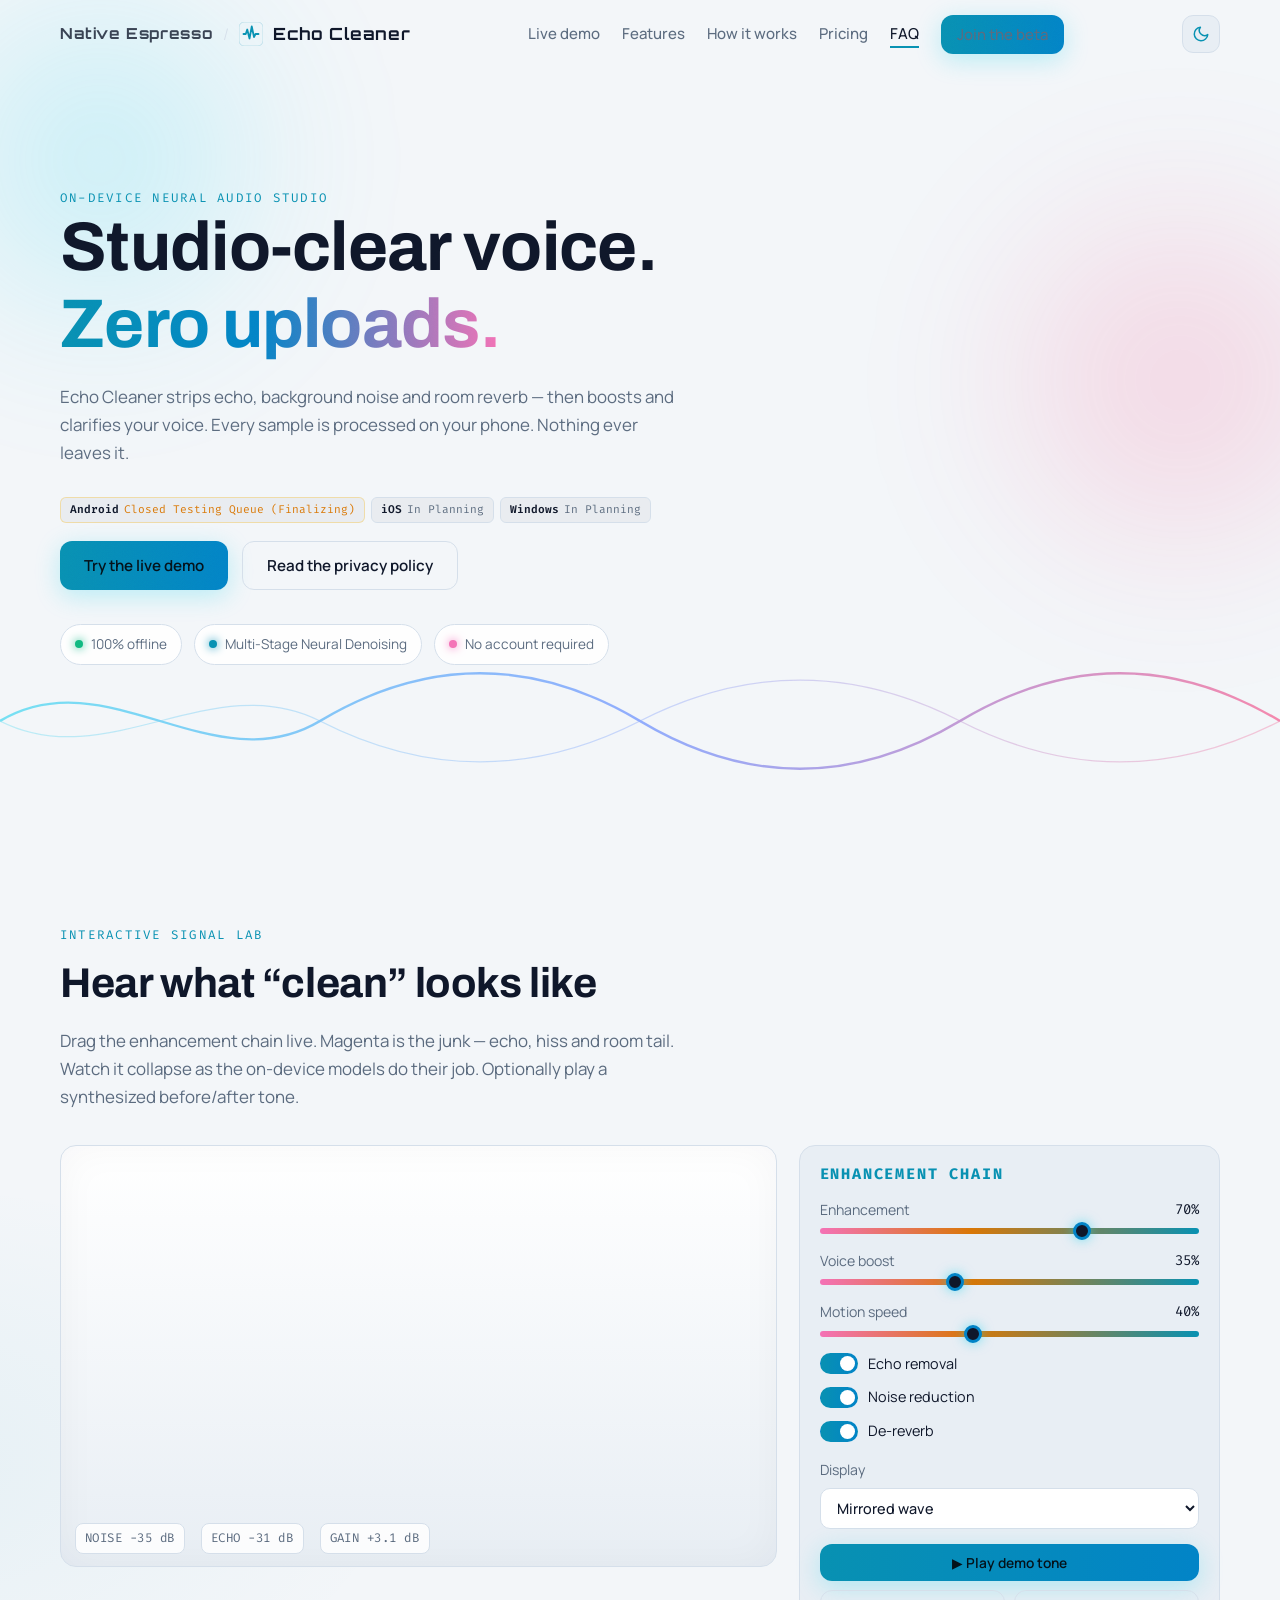
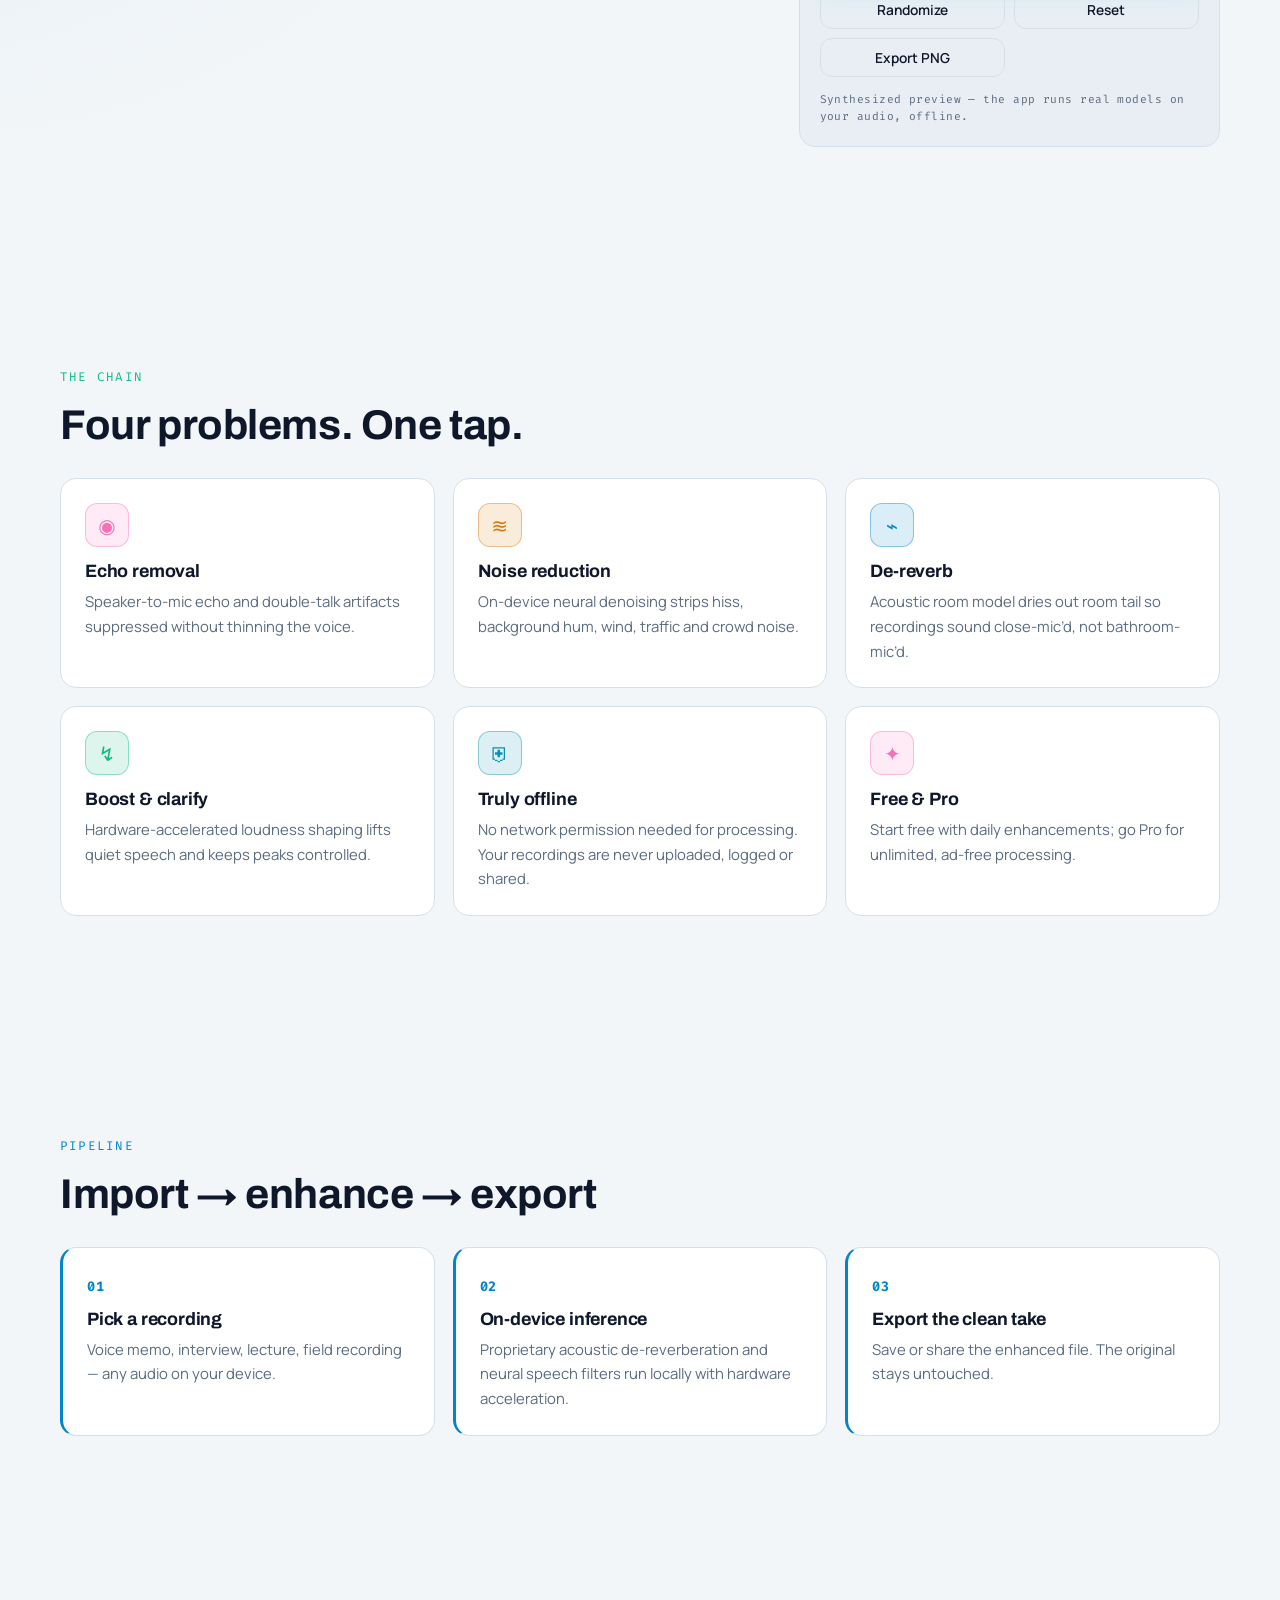
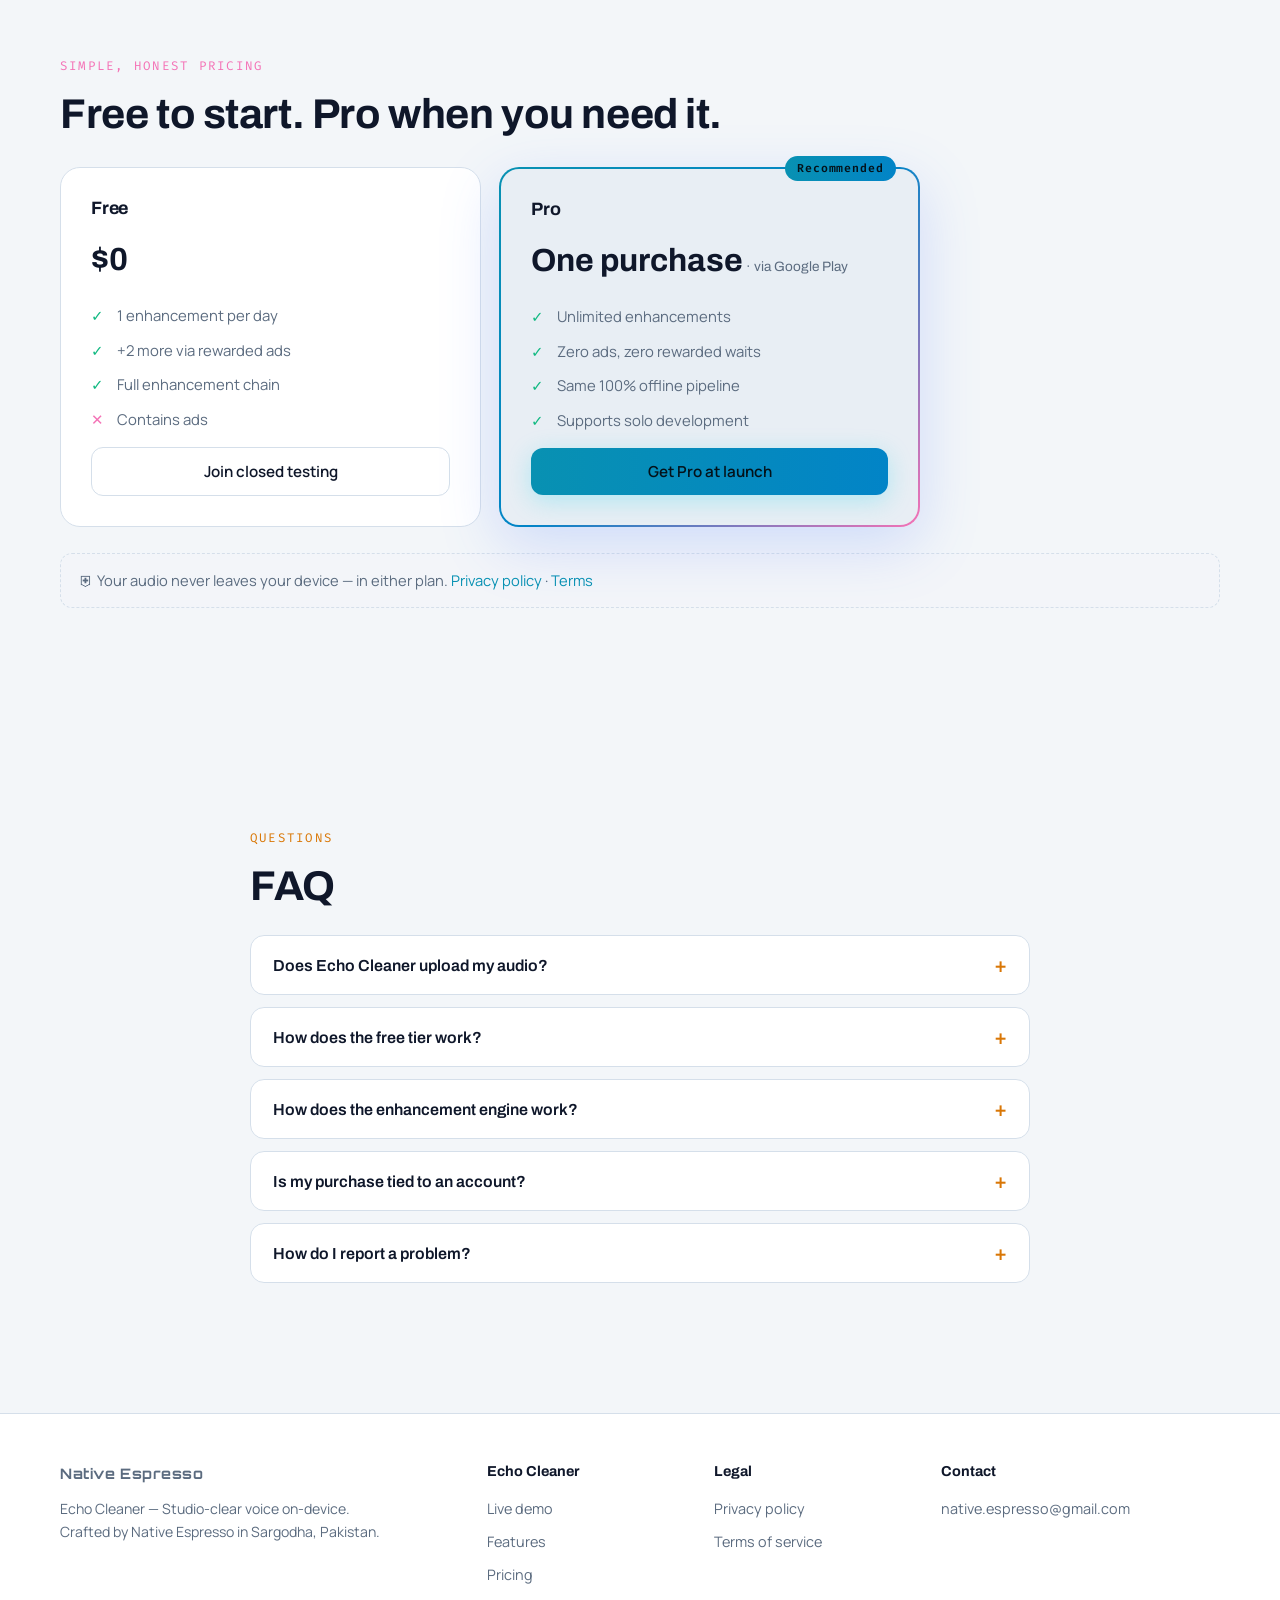
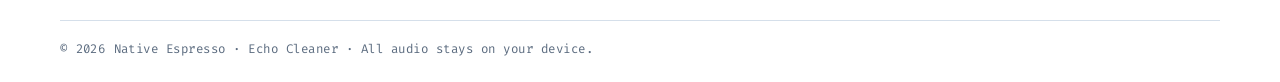
==== echo-cleaner/index.html @ 54e14d38 "feat: add light/dark themes with verified typography and redesigned Google Play branding assets" ====
<!DOCTYPE html>
<html lang="en">
<head>
<meta charset="utf-8">
<meta name="viewport" content="width=device-width, initial-scale=1">
<title>Echo Cleaner — Studio-clear voice, 100% offline</title>
<meta name="description" content="Echo Cleaner removes echo, noise and reverb and boosts your voice — entirely on-device. No uploads. Android.">
<meta name="theme-color" content="#07090f">
<meta property="og:title" content="Echo Cleaner — Studio-clear voice, 100% offline">
<meta property="og:description" content="AI voice enhancement that never leaves your device.">
<link rel="icon" href="data:image/svg+xml,%3Csvg xmlns='http://www.w3.org/2000/svg' viewBox='0 0 32 32'%3E%3Crect width='32' height='32' rx='7' fill='%2307090f'/%3E%3Cpath d='M6 16h3l2-6 3 12 3-16 3 14 2-4h4' stroke='%2322d3ee' stroke-width='2.4' fill='none' stroke-linecap='round' stroke-linejoin='round'/%3E%3C/svg%3E">
<link rel="preconnect" href="https://fonts.googleapis.com">
<link rel="preconnect" href="https://fonts.gstatic.com" crossorigin>
<link rel="stylesheet" href="../assets/style.css">
<script>(()=>{const t=localStorage.getItem("theme")||(window.matchMedia("(prefers-color-scheme: light)").matches?"light":"dark");document.documentElement.setAttribute("data-theme",t)})();</script>
</head>
<body>
<div class="grain" aria-hidden="true"></div>

<header class="nav" id="top">
  <div class="wrap nav-in">
    <div style="display:flex;align-items:center;gap:10px;">
      <a class="brand" href="../index.html" title="Back to Native Espresso Home" style="opacity:.8;font-size:.95rem;">
        <span>Native Espresso</span>
      </a>
      <span style="color:var(--line);font-weight:300;">/</span>
      <a class="brand" href="#top" aria-label="Echo Cleaner home">
        <svg viewBox="0 0 32 32" width="24" height="24" aria-hidden="true"><rect width="32" height="32" rx="7" fill="none" stroke="currentColor" stroke-opacity=".25"/><path d="M6 16h3l2-6 3 12 3-16 3 14 2-4h4" stroke="currentColor" stroke-width="2.4" fill="none" stroke-linecap="round" stroke-linejoin="round"/></svg>
        <span>Echo&nbsp;Cleaner</span>
      </a>
    </div>
    <nav class="links" id="menu" aria-label="Primary">
      <a href="#demo">Live demo</a>
      <a href="#features">Features</a>
      <a href="#how">How it works</a>
      <a href="#pricing">Pricing</a>
      <a href="#faq">FAQ</a>
      <a class="btn btn-sm btn-primary" href="mailto:native.espresso@gmail.com?subject=Echo%20Cleaner%20closed%20testing">Join the beta</a>
    </nav>
    <div style="display:flex;align-items:center;gap:10px;">
      <button class="theme-toggle" aria-label="Toggle theme" title="Toggle light/dark mode"></button>
      <button class="burger" id="burger" aria-expanded="false" aria-controls="menu" aria-label="Menu"><span></span><span></span><span></span></button>
    </div>
  </div>
</header>

<main>
<!-- HERO -->
<section class="hero">
  <div class="orb orb-a" aria-hidden="true"></div>
  <div class="orb orb-b" aria-hidden="true"></div>
  <div class="wrap hero-in">
    <p class="kicker rise" style="--d:0">On-Device Neural Audio Studio</p>
    <h1 class="rise" style="--d:1">Studio-clear voice.<br><span class="grad">Zero uploads.</span></h1>
    <p class="lede rise" style="--d:2">Echo Cleaner strips echo, background noise and room reverb — then boosts and clarifies your voice. Every sample is processed on your phone. Nothing ever leaves it.</p>
    <div class="platforms rise" style="--d:2.5;margin-bottom:18px;">
      <span class="platform-tag queue"><b>Android</b> Closed Testing Queue (Finalizing)</span>
      <span class="platform-tag"><b>iOS</b> In Planning</span>
      <span class="platform-tag"><b>Windows</b> In Planning</span>
    </div>
    <div class="hero-cta rise" style="--d:3">
      <a class="btn btn-primary" href="#demo">Try the live demo</a>
      <a class="btn btn-ghost" href="privacy.html">Read the privacy policy</a>
    </div>
    <ul class="chips rise" style="--d:4">
      <li><i class="dot dot-green"></i>100% offline</li>
      <li><i class="dot dot-cyan"></i>Multi-Stage Neural Denoising</li>
      <li><i class="dot dot-magenta"></i>No account required</li>
    </ul>
  </div>
  <svg class="hero-wave" id="heroWave" viewBox="0 0 1200 220" preserveAspectRatio="none" aria-hidden="true">
    <defs><linearGradient id="hw" x1="0" x2="1"><stop offset="0" stop-color="#22d3ee"/><stop offset=".5" stop-color="#4f7cff"/><stop offset="1" stop-color="#f43f7b"/></linearGradient></defs>
    <path class="w1" d="M0 110 C 100 40 200 180 300 110 S 500 40 600 110 S 800 180 900 110 S 1100 40 1200 110" fill="none" stroke="url(#hw)" stroke-width="2.5"/>
    <path class="w2" d="M0 110 C 100 170 200 50 300 110 S 500 170 600 110 S 800 50 900 110 S 1100 170 1200 110" fill="none" stroke="url(#hw)" stroke-width="1.4" opacity=".45"/>
  </svg>
</section>

<!-- DEMO -->
<section id="demo" class="section" data-accent="cyan">
  <div class="wrap">
    <p class="kicker reveal">Interactive signal lab</p>
    <h2 class="reveal">Hear what “clean” looks like</h2>
    <p class="lede reveal">Drag the enhancement chain live. Magenta is the junk — echo, hiss and room tail. Watch it collapse as the on-device models do their job. Optionally play a synthesized before/after tone.</p>
    <div class="lab reveal">
      <div class="scope">
        <canvas id="wave" aria-label="Live waveform visualization of noisy versus enhanced signal"></canvas>
        <div class="scope-hud">
          <span class="mono" id="roNoise">NOISE −6 dB</span>
          <span class="mono" id="roEcho">ECHO −4 dB</span>
          <span class="mono" id="roGain">GAIN +0.0 dB</span>
        </div>
      </div>
      <aside class="console" aria-label="Demo controls">
        <h3 class="console-title">Enhancement chain</h3>
        <label class="ctl"><span>Enhancement <output id="vEnh">70%</output></span>
          <input type="range" id="enh" min="0" max="100" value="70"></label>
        <label class="ctl"><span>Voice boost <output id="vBoost">35%</output></span>
          <input type="range" id="boost" min="0" max="100" value="35"></label>
        <label class="ctl"><span>Motion speed <output id="vSpeed">40%</output></span>
          <input type="range" id="speed" min="0" max="100" value="40"></label>
        <div class="toggles">
          <label class="tgl"><input type="checkbox" id="tEcho" checked><i></i>Echo removal</label>
          <label class="tgl"><input type="checkbox" id="tNoise" checked><i></i>Noise reduction</label>
          <label class="tgl"><input type="checkbox" id="tReverb" checked><i></i>De-reverb</label>
        </div>
        <label class="ctl"><span>Display</span>
          <select id="style"><option value="wave">Mirrored wave</option><option value="bars">Spectrum bars</option></select></label>
        <div class="console-actions">
          <button class="btn btn-primary btn-sm" id="btnAudio" aria-pressed="false">▶ Play demo tone</button>
          <button class="btn btn-ghost btn-sm" id="btnRand">Randomize</button>
          <button class="btn btn-ghost btn-sm" id="btnReset">Reset</button>
          <button class="btn btn-ghost btn-sm" id="btnExport">Export PNG</button>
        </div>
        <p class="console-note mono">Synthesized preview — the app runs real models on your audio, offline.</p>
      </aside>
    </div>
  </div>
</section>

<!-- FEATURES -->
<section id="features" class="section" data-accent="green">
  <div class="wrap">
    <p class="kicker reveal">The chain</p>
    <h2 class="reveal">Four problems. One tap.</h2>
    <div class="grid cards">
      <article class="card reveal"><div class="ico" style="--c:var(--magenta)">◉</div><h3>Echo removal</h3><p>Speaker-to-mic echo and double-talk artifacts suppressed without thinning the voice.</p></article>
      <article class="card reveal"><div class="ico" style="--c:var(--amber)">≋</div><h3>Noise reduction</h3><p>On-device neural denoising strips hiss, background hum, wind, traffic and crowd noise.</p></article>
      <article class="card reveal"><div class="ico" style="--c:var(--blue)">⌁</div><h3>De-reverb</h3><p>Acoustic room model dries out room tail so recordings sound close-mic’d, not bathroom-mic’d.</p></article>
      <article class="card reveal"><div class="ico" style="--c:var(--green)">↯</div><h3>Boost &amp; clarify</h3><p>Hardware-accelerated loudness shaping lifts quiet speech and keeps peaks controlled.</p></article>
      <article class="card reveal"><div class="ico" style="--c:var(--cyan)">⛨</div><h3>Truly offline</h3><p>No network permission needed for processing. Your recordings are never uploaded, logged or shared.</p></article>
      <article class="card reveal"><div class="ico" style="--c:var(--magenta)">✦</div><h3>Free &amp; Pro</h3><p>Start free with daily enhancements; go Pro for unlimited, ad-free processing.</p></article>
    </div>
  </div>
</section>

<!-- HOW -->
<section id="how" class="section" data-accent="blue">
  <div class="wrap">
    <p class="kicker reveal">Pipeline</p>
    <h2 class="reveal">Import → enhance → export</h2>
    <ol class="steps">
      <li class="reveal"><b class="mono">01</b><h3>Pick a recording</h3><p>Voice memo, interview, lecture, field recording — any audio on your device.</p></li>
      <li class="reveal"><b class="mono">02</b><h3>On-device inference</h3><p>Proprietary acoustic de-reverberation and neural speech filters run locally with hardware acceleration.</p></li>
      <li class="reveal"><b class="mono">03</b><h3>Export the clean take</h3><p>Save or share the enhanced file. The original stays untouched.</p></li>
    </ol>
  </div>
</section>

<!-- PRICING -->
<section id="pricing" class="section" data-accent="magenta">
  <div class="wrap">
    <p class="kicker reveal">Simple, honest pricing</p>
    <h2 class="reveal">Free to start. Pro when you need it.</h2>
    <div class="grid plans">
      <article class="plan reveal">
        <h3>Free</h3><p class="price">$0</p>
        <ul>
          <li class="yes">1 enhancement per day</li>
          <li class="yes">+2 more via rewarded ads</li>
          <li class="yes">Full enhancement chain</li>
          <li class="no">Contains ads</li>
        </ul>
        <a class="btn btn-ghost" href="mailto:native.espresso@gmail.com?subject=Echo%20Cleaner%20closed%20testing">Join closed testing</a>
      </article>
      <article class="plan plan-pro reveal">
        <span class="tag">Recommended</span>
        <h3>Pro</h3><p class="price">One purchase<span> · via Google Play</span></p>
        <ul>
          <li class="yes">Unlimited enhancements</li>
          <li class="yes">Zero ads, zero rewarded waits</li>
          <li class="yes">Same 100% offline pipeline</li>
          <li class="yes">Supports solo development</li>
        </ul>
        <a class="btn btn-primary" href="mailto:native.espresso@gmail.com?subject=Echo%20Cleaner%20Pro">Get Pro at launch</a>
      </article>
    </div>
    <p class="privacy-strip reveal">⛨ Your audio never leaves your device — in either plan. <a href="privacy.html">Privacy policy</a> · <a href="terms.html">Terms</a></p>
  </div>
</section>

<!-- FAQ -->
<section id="faq" class="section" data-accent="amber">
  <div class="wrap narrow">
    <p class="kicker reveal">Questions</p>
    <h2 class="reveal">FAQ</h2>
    <div class="faq reveal">
      <details><summary>Does Echo Cleaner upload my audio?</summary><p>No. All enhancement runs 100% on-device using our proprietary neural audio engine. Processing works fully in airplane mode.</p></details>
      <details><summary>How does the free tier work?</summary><p>One free enhancement per day, plus two extra unlocks by watching a rewarded ad. Pro removes limits and ads.</p></details>
      <details><summary>How does the enhancement engine work?</summary><p>Echo Cleaner processes audio through a multi-stage acoustic pipeline: acoustic echo cancellation, deep neural denoising, acoustic room de-reverberation, and hardware-accelerated dynamic range loudness shaping.</p></details>
      <details><summary>Is my purchase tied to an account?</summary><p>No account needed. Pro is handled by Google Play Billing and restores with your Play account.</p></details>
      <details><summary>How do I report a problem?</summary><p>Email <a href="mailto:native.espresso@gmail.com">native.espresso@gmail.com</a>. An in-app feedback form is coming; it will only send what you explicitly submit.</p></details>
    </div>
  </div>
</section>
</main>

<footer class="footer">
  <div class="wrap foot-in">
    <div>
      <a class="brand" href="../index.html"><span>Native Espresso</span></a>
      <p class="muted">Echo Cleaner — Studio-clear voice on-device.<br>Crafted by Native Espresso in Sargodha, Pakistan.</p>
    </div>
    <nav aria-label="Footer"><b>Echo Cleaner</b><a href="#demo">Live demo</a><a href="#features">Features</a><a href="#pricing">Pricing</a></nav>
    <nav aria-label="Legal"><b>Legal</b><a href="privacy.html">Privacy policy</a><a href="terms.html">Terms of service</a></nav>
    <nav aria-label="Contact"><b>Contact</b><a href="mailto:native.espresso@gmail.com">native.espresso@gmail.com</a></nav>
  </div>
  <div class="wrap foot-base mono">© <span id="yr"></span> Native Espresso · Echo Cleaner · All audio stays on your device.</div>
</footer>
<script src="../assets/main.js"></script>
</body>
</html>
---- assets/style.css ----
/* ============ Echo Cleaner design system ============ */
@import url('https://fonts.googleapis.com/css2?family=Archivo:wght@500;600;700;800&family=Fira+Code:wght@400;500;600&family=Manrope:wght@400;500;600;700&family=Orbitron:wght@600;700;800&display=swap');

:root {
  /* Surfaces – Dark (Deep Obsidian Graphite from Echo Cleaner) */
  --bg: #0d1117;
  --surface: #161b22;
  --surface-alt: #1f2732;
  --overlay: #1f2732;
  --scrim: rgba(13, 17, 23, 0.82);

  --ink: #f1f5f9;
  --muted: #94a3b8;
  --line: #2d3746;
  --line-strong: #3d4a5d;

  /* Acoustic Cyan & Semantic Accents */
  --cyan: #22d3ee;
  --blue: #38bdf8;
  --green: #34d399;
  --magenta: #f9a8d4;
  --amber: #fbbf24;
  --red: #f87171;
  --accent: var(--cyan);

  /* Echo Cleaner Typography Roles */
  --font-logo: "Orbitron", system-ui, sans-serif;
  --font-d: "Archivo", system-ui, -apple-system, sans-serif;
  --font-b: "Manrope", system-ui, -apple-system, sans-serif;
  --font-m: "Fira Code", ui-monospace, monospace;

  --nav-h: 68px;
  --rad: 16px;
  color-scheme: dark;
}

html[data-theme="light"] {
  /* Surfaces – Light (Cool Ice Slate from Echo Cleaner) */
  --bg: #f3f6f9;
  --surface: #ffffff;
  --surface-alt: #e8eef4;
  --overlay: #e8eef4;
  --scrim: rgba(243, 246, 249, 0.85);

  --ink: #0f172a;
  --muted: #5b6b7f;
  --line: #d5dfea;
  --line-strong: #b6c2cf;

  --cyan: #0891b2;
  --blue: #0284c7;
  --green: #10b981;
  --magenta: #f472b6;
  --amber: #d97706;
  --red: #ef4444;
  --accent: var(--cyan);
  color-scheme: light;
}

* { box-sizing: border-box; margin: 0; }
html { scroll-behavior: smooth; scrollbar-width: thin; scrollbar-color: var(--blue) var(--surface); }
body {
  background: var(--bg);
  color: var(--ink);
  font: 400 16px/1.65 var(--font-b);
  overflow-x: hidden;
  transition: background-color 0.25s, color 0.25s;
  background-image:
    radial-gradient(1100px 520px at 85% -10%, rgba(56, 189, 248, 0.12), transparent 60%),
    radial-gradient(900px 480px at -10% 30%, rgba(34, 211, 238, 0.08), transparent 60%),
    radial-gradient(800px 500px at 60% 110%, rgba(249, 168, 212, 0.08), transparent 60%);
}

html[data-theme="light"] body {
  background-image:
    radial-gradient(1100px 520px at 85% -10%, rgba(2, 132, 199, 0.08), transparent 60%),
    radial-gradient(900px 480px at -10% 30%, rgba(8, 145, 178, 0.06), transparent 60%),
    radial-gradient(1000px 550px at 70% 105%, rgba(16, 185, 129, 0.06), transparent 60%);
}

html[data-theme="light"] .nav.scrolled {
  background: rgba(255, 255, 255, 0.9);
}

html[data-theme="light"] .chips li {
  background: rgba(255, 255, 255, 0.85);
}

html[data-theme="light"] .scope {
  background: linear-gradient(180deg, #ffffff, #e8eef4);
  box-shadow: inset 0 0 40px rgba(15, 23, 42, 0.04);
}

html[data-theme="light"] .scope-hud span {
  background: rgba(255, 255, 255, 0.85);
}

html[data-theme="light"] .platform-tag {
  background: rgba(15, 23, 42, 0.04);
}

html[data-theme="light"] .privacy-strip {
  background: rgba(243, 246, 249, 0.7);
}

/* Theme Toggle Button */
.theme-toggle {
  display: inline-flex; align-items: center; justify-content: center; width: 38px; height: 38px; border-radius: 11px;
  border: 1px solid var(--line); background: var(--overlay); color: var(--ink); cursor: pointer; transition: transform 0.15s, border-color 0.2s, background 0.2s;
}
.theme-toggle:hover { border-color: var(--line-strong); transform: scale(1.05); }
.theme-toggle svg { display: block; color: var(--cyan); }
::selection{background:rgba(34,211,238,.3)}
/* palette scrollbar */
html{scrollbar-width:thin;scrollbar-color:var(--blue) var(--surface)}
::-webkit-scrollbar{width:10px;height:10px}
::-webkit-scrollbar-track{background:var(--surface)}
::-webkit-scrollbar-thumb{background:linear-gradient(var(--cyan),var(--blue));border-radius:8px;border:2px solid var(--surface)}
::-webkit-scrollbar-thumb:hover{background:linear-gradient(var(--green),var(--cyan))}

.wrap{width:min(1160px,92%);margin-inline:auto}
.narrow{width:min(780px,92%)}
.mono{font-family:var(--font-m);font-size:.78rem;letter-spacing:.04em}
.muted{color:var(--muted)}
a{color:var(--cyan);text-decoration:none}
a:hover{text-decoration:underline}
h1,h2,h3{font-family:var(--font-d);line-height:1.12;letter-spacing:-.01em}
h1{font-size:clamp(2.4rem,6vw,4.3rem);font-weight:700}
h2{font-size:clamp(1.7rem,3.6vw,2.6rem);margin:.35em 0 .5em}
h3{font-size:1.12rem}
section{scroll-margin-top:calc(var(--nav-h) + 14px)}
.section{padding:clamp(64px,9vw,110px) 0;position:relative}
.section[data-accent="green"]{--accent:var(--green)}
.section[data-accent="blue"]{--accent:var(--blue)}
.section[data-accent="magenta"]{--accent:var(--magenta)}
.section[data-accent="amber"]{--accent:var(--amber)}
.kicker{font-family:var(--font-m);font-size:.78rem;text-transform:uppercase;letter-spacing:.18em;color:var(--accent)}
.lede{color:var(--muted);max-width:62ch;font-size:1.06rem}
.grad{background:linear-gradient(92deg,var(--cyan),var(--blue) 45%,var(--magenta));-webkit-background-clip:text;background-clip:text;color:transparent}

/* grain */
.grain{position:fixed;inset:0;z-index:999;pointer-events:none;opacity:.05;mix-blend-mode:overlay;
  background-image:url("data:image/svg+xml,%3Csvg xmlns='http://www.w3.org/2000/svg' width='140' height='140'%3E%3Cfilter id='n'%3E%3CfeTurbulence type='fractalNoise' baseFrequency='.9' numOctaves='2'/%3E%3C/filter%3E%3Crect width='140' height='140' filter='url(%23n)'/%3E%3C/svg%3E")}

/* nav */
.nav{position:fixed;inset:0 0 auto;z-index:100;height:var(--nav-h);transition:background .3s,border-color .3s;border-bottom:1px solid transparent}
.nav.scrolled{background:rgba(7,9,15,.82);backdrop-filter:blur(14px);border-color:var(--line)}
.nav-in{height:var(--nav-h);display:flex;align-items:center;justify-content:space-between;gap:16px}
.brand{display:inline-flex;align-items:center;gap:10px;color:var(--ink);font-family:var(--font-logo);font-weight:700;font-size:1.05rem;letter-spacing:0.04em}
.brand:hover{text-decoration:none}
.brand svg{color:var(--cyan)}
.links{display:flex;align-items:center;gap:22px}
.links a{color:var(--muted);font-weight:500;font-size:.94rem}
.links a:hover,.links a.active{color:var(--ink);text-decoration:none}
.links a.active{box-shadow:0 2px 0 var(--accent)}
.burger{display:none;background:none;border:0;width:42px;height:42px;cursor:pointer;flex-direction:column;justify-content:center;gap:5px;align-items:center}
.burger span{width:22px;height:2px;background:var(--ink);border-radius:2px;transition:.25s}
.burger[aria-expanded="true"] span:nth-child(1){transform:translateY(7px) rotate(45deg)}
.burger[aria-expanded="true"] span:nth-child(2){opacity:0}
.burger[aria-expanded="true"] span:nth-child(3){transform:translateY(-7px) rotate(-45deg)}

/* buttons */
.btn{display:inline-flex;align-items:center;justify-content:center;gap:8px;padding:13px 24px;border-radius:12px;border:1px solid var(--line);
  font:600 .95rem var(--font-b);cursor:pointer;transition:transform .15s,box-shadow .25s,background .25s;color:var(--ink);background:var(--overlay)}
.btn:hover{text-decoration:none;transform:translateY(-2px)}
.btn:active{transform:scale(.97)}
.btn:focus-visible,input:focus-visible,select:focus-visible,summary:focus-visible{outline:2px solid var(--cyan);outline-offset:3px}
.btn-primary{background:linear-gradient(92deg,var(--cyan),var(--blue));color:#04121a;border:0;box-shadow:0 6px 24px rgba(34,211,238,.28)}
.btn-primary:hover{box-shadow:0 10px 32px rgba(79,124,255,.42)}
.btn-ghost{background:transparent}
.btn-ghost:hover{background:var(--overlay)}
.btn-sm{padding:9px 16px;font-size:.86rem}

/* hero */
.hero{position:relative;padding:calc(var(--nav-h) + clamp(60px,10vw,120px)) 0 clamp(90px,12vw,150px);overflow:hidden}
.hero-in{position:relative;z-index:2}
.hero .lede{margin:20px 0 30px}
.hero-cta{display:flex;gap:14px;flex-wrap:wrap}
.chips{list-style:none;display:flex;gap:12px;flex-wrap:wrap;padding:0;margin:34px 0 0}
.chips li{display:inline-flex;align-items:center;gap:8px;padding:8px 14px;border:1px solid var(--line);border-radius:999px;background:rgba(13,18,32,.6);font-size:.85rem;color:var(--muted)}
.dot{width:8px;height:8px;border-radius:50%}
.dot-green{background:var(--green);box-shadow:0 0 10px var(--green)}
.dot-cyan{background:var(--cyan);box-shadow:0 0 10px var(--cyan)}
.dot-magenta{background:var(--magenta);box-shadow:0 0 10px var(--magenta)}
.orb{position:absolute;border-radius:50%;filter:blur(70px);opacity:.5;pointer-events:none}
.orb-a{width:480px;height:480px;left:-140px;top:-80px;background:radial-gradient(circle,rgba(34,211,238,.5),transparent 65%);animation:drift 16s ease-in-out infinite alternate}
.orb-b{width:520px;height:520px;right:-160px;top:120px;background:radial-gradient(circle,rgba(244,63,123,.42),transparent 65%);animation:drift 20s ease-in-out infinite alternate-reverse}
@keyframes drift{to{transform:translate(60px,40px) scale(1.12)}}
.hero-wave{position:absolute;left:0;right:0;bottom:-6px;width:100%;height:200px;opacity:.6;z-index:1}
.hero-wave .w1{animation:sway 9s ease-in-out infinite alternate}
.hero-wave .w2{animation:sway 13s ease-in-out infinite alternate-reverse}
@keyframes sway{to{transform:translateX(-60px)}}
.rise{opacity:0;transform:translateY(22px);animation:rise .8s cubic-bezier(.2,.7,.2,1) forwards;animation-delay:calc(var(--d)*.12s)}
@keyframes rise{to{opacity:1;transform:none}}

/* reveal on scroll */
.reveal{opacity:0;transform:translateY(26px);transition:opacity .7s ease,transform .7s cubic-bezier(.2,.7,.2,1)}
.reveal.in{opacity:1;transform:none}

/* demo lab */
.lab{display:grid;grid-template-columns:1.7fr 1fr;gap:22px;margin-top:34px;align-items:start}
.scope{position:relative;border:1px solid var(--line);border-radius:var(--rad);background:linear-gradient(180deg,var(--surface),#0a0f1c);min-height:380px;overflow:hidden;box-shadow:inset 0 0 60px rgba(4,6,12,.6)}
.scope canvas{display:block;width:100%;height:420px}
.scope-hud{position:absolute;left:14px;bottom:12px;display:flex;gap:16px;flex-wrap:wrap;color:var(--muted)}
.scope-hud span{background:rgba(7,9,15,.6);padding:4px 9px;border-radius:8px;border:1px solid var(--line)}
.console{position:sticky;top:calc(var(--nav-h) + 16px);border:1px solid var(--line);border-radius:var(--rad);background:var(--overlay);padding:20px;display:flex;flex-direction:column;gap:15px}
.console-title{font-size:.95rem;color:var(--accent);font-family:var(--font-m);text-transform:uppercase;letter-spacing:.12em}
.ctl{display:flex;flex-direction:column;gap:7px;font-size:.88rem;color:var(--muted)}
.ctl span{display:flex;justify-content:space-between}
.ctl output{color:var(--ink);font-family:var(--font-m)}
input[type=range]{-webkit-appearance:none;appearance:none;width:100%;height:6px;border-radius:6px;background:linear-gradient(90deg,var(--magenta),var(--amber) 40%,var(--cyan));cursor:pointer}
input[type=range]::-webkit-slider-thumb{-webkit-appearance:none;width:18px;height:18px;border-radius:50%;background:var(--ink);border:3px solid var(--blue);box-shadow:0 0 12px rgba(34,211,238,.6);transition:transform .15s}
input[type=range]::-webkit-slider-thumb:hover{transform:scale(1.15)}
input[type=range]::-moz-range-thumb{width:16px;height:16px;border-radius:50%;background:var(--ink);border:3px solid var(--blue)}
select{background:var(--surface);color:var(--ink);border:1px solid var(--line);border-radius:10px;padding:9px 12px;font:500 .9rem var(--font-b)}
.toggles{display:flex;flex-direction:column;gap:10px}
.tgl{display:flex;align-items:center;gap:10px;font-size:.9rem;cursor:pointer;color:var(--ink)}
.tgl input{position:absolute;opacity:0}
.tgl i{width:38px;height:21px;border-radius:999px;background:var(--surface);border:1px solid var(--line);position:relative;transition:.25s;flex:none}
.tgl i::after{content:"";position:absolute;top:2px;left:2px;width:15px;height:15px;border-radius:50%;background:var(--muted);transition:.25s}
.tgl input:checked + i{background:linear-gradient(90deg,var(--cyan),var(--blue));border-color:transparent}
.tgl input:checked + i::after{left:19px;background:#fff}
.tgl input:focus-visible + i{outline:2px solid var(--cyan);outline-offset:2px}
.console-actions{display:grid;grid-template-columns:1fr 1fr;gap:9px}
.console-actions .btn-primary{grid-column:1/-1}
.console-note{color:var(--muted);font-size:.7rem;line-height:1.5}

/* cards / steps / plans */
.grid{display:grid;gap:18px;margin-top:30px}
.cards{grid-template-columns:repeat(3,1fr)}
.card{border:1px solid var(--line);border-radius:var(--rad);background:var(--surface);padding:24px;transition:transform .25s,border-color .25s,box-shadow .25s}
.card:hover{transform:translateY(-5px);border-color:color-mix(in srgb,var(--c,var(--accent)) 55%,transparent);box-shadow:0 14px 40px rgba(4,6,12,.5)}
.card p{color:var(--muted);font-size:.93rem;margin-top:8px}
.ico{width:44px;height:44px;border-radius:12px;display:grid;place-items:center;font-size:1.25rem;margin-bottom:14px;color:var(--c);background:color-mix(in srgb,var(--c) 14%,transparent);border:1px solid color-mix(in srgb,var(--c) 40%,transparent)}
.steps{list-style:none;padding:0;display:grid;grid-template-columns:repeat(3,1fr);gap:18px;margin-top:30px;counter-reset:s}
.steps li{border:1px solid var(--line);border-left:3px solid var(--accent);border-radius:var(--rad);background:var(--surface);padding:24px}
.steps b{color:var(--accent);font-size:.85rem}
.steps h3{margin:10px 0 8px}
.steps p{color:var(--muted);font-size:.93rem}
.plans{grid-template-columns:1fr 1fr;max-width:860px}
.plan{position:relative;border:1px solid var(--line);border-radius:20px;background:var(--surface);padding:30px;display:flex;flex-direction:column;gap:16px}
.plan-pro{border:0;background:linear-gradient(var(--overlay),var(--overlay)) padding-box,linear-gradient(135deg,var(--cyan),var(--blue),var(--magenta)) border-box;border:2px solid transparent;box-shadow:0 18px 60px rgba(79,124,255,.22)}
.tag{position:absolute;top:-13px;right:22px;background:linear-gradient(90deg,var(--cyan),var(--blue));color:#04121a;font:600 .72rem var(--font-m);padding:5px 12px;border-radius:999px;letter-spacing:.08em}
.price{font-family:var(--font-d);font-size:2rem;font-weight:700}
.price span{font-size:.85rem;color:var(--muted);font-weight:400}
.plan ul{list-style:none;padding:0;display:flex;flex-direction:column;gap:10px;flex:1}
.plan li{font-size:.93rem;color:var(--muted);padding-left:26px;position:relative}
.plan li::before{position:absolute;left:0;font-weight:700}
.plan li.yes::before{content:"✓";color:var(--green)}
.plan li.no::before{content:"✕";color:var(--magenta)}
.plan .btn{width:100%}
.privacy-strip{margin-top:26px;color:var(--muted);font-size:.92rem;border:1px dashed var(--line);border-radius:12px;padding:14px 18px;background:rgba(13,18,32,.5)}

/* faq */
.faq{display:flex;flex-direction:column;gap:12px;margin-top:26px}
.faq details{border:1px solid var(--line);border-radius:14px;background:var(--surface);overflow:hidden;transition:border-color .25s}
.faq details[open]{border-color:color-mix(in srgb,var(--accent) 50%,transparent)}
.faq summary{cursor:pointer;list-style:none;padding:18px 22px;font:600 1rem var(--font-d);display:flex;justify-content:space-between;align-items:center;gap:14px}
.faq summary::-webkit-details-marker{display:none}
.faq summary::after{content:"+";color:var(--accent);font-size:1.3rem;transition:transform .25s}
.faq details[open] summary::after{transform:rotate(45deg)}
.faq details p{padding:0 22px 18px;color:var(--muted);font-size:.95rem}

/* legal */
.legal{padding-top:calc(var(--nav-h) + 50px)}
.legal-in{display:grid;grid-template-columns:220px 1fr;gap:44px;align-items:start}
.toc{position:sticky;top:calc(var(--nav-h) + 24px);display:flex;flex-direction:column;gap:9px;border-left:2px solid var(--line);padding-left:16px}
.toc b{color:var(--ink);margin-bottom:4px}
.toc a{color:var(--muted);font-size:.74rem}
.toc a:hover{color:var(--cyan)}
.doc{max-width:74ch}
.doc h1{font-size:clamp(2rem,4.5vw,3rem)}
.doc h2{font-size:1.25rem;margin:2em 0 .6em;scroll-margin-top:calc(var(--nav-h) + 20px);color:var(--ink)}
.doc p,.doc li{color:var(--muted)}
.doc ul{padding-left:22px;display:flex;flex-direction:column;gap:10px;margin:10px 0}
.doc strong{color:var(--ink)}
.chip{display:inline-block;border:1px solid var(--line);border-radius:999px;padding:6px 14px;color:var(--muted);margin:14px 0 8px;background:var(--surface)}

/* footer */
.footer{border-top:1px solid var(--line);background:var(--surface);padding:46px 0 22px;margin-top:20px}
.foot-in{display:grid;grid-template-columns:2fr 1fr 1fr 1.4fr;gap:28px}
.foot-in nav{display:flex;flex-direction:column;gap:9px}
.foot-in b{font-family:var(--font-d);font-size:.9rem;margin-bottom:4px}
.foot-in a{color:var(--muted);font-size:.9rem}
.foot-in a:hover{color:var(--cyan)}
.foot-in p{font-size:.88rem;margin-top:10px}
.foot-base{margin-top:34px;padding-top:18px;border-top:1px solid var(--line);color:var(--muted);display:flex;gap:8px;flex-wrap:wrap}

/* project spotlight & showcase cards */
.spotlight-grid{display:grid;grid-template-columns:repeat(auto-fit,minmax(340px,1fr));gap:24px;margin-top:32px}
.project-card{border:1px solid var(--line);border-radius:20px;background:var(--surface);padding:32px;display:flex;flex-direction:column;gap:18px;position:relative;transition:transform .25s,border-color .25s,box-shadow .25s}
.project-card:hover{transform:translateY(-5px);border-color:color-mix(in srgb,var(--accent,var(--cyan)) 55%,transparent);box-shadow:0 16px 45px rgba(4,6,12,.6)}
.project-card .badge{align-self:flex-start;font-family:var(--font-m);font-size:.72rem;padding:4px 10px;border-radius:999px;border:1px solid var(--line);background:var(--overlay);color:var(--cyan);letter-spacing:.05em}
.project-card .badge.badge-beta{color:var(--amber);border-color:rgba(251,191,36,.3)}
.project-card .badge.badge-dev{color:var(--magenta);border-color:rgba(244,63,123,.3)}
.project-card h3{font-size:1.5rem;display:flex;align-items:center;gap:10px}
.project-card .desc{color:var(--muted);font-size:.96rem;line-height:1.6;flex:1}
.project-card .tags{display:flex;flex-wrap:wrap;gap:8px;list-style:none;padding:0;margin:0}
.project-card .tags li{font-family:var(--font-m);font-size:.72rem;color:var(--muted);background:var(--overlay);border:1px solid var(--line);padding:3px 9px;border-radius:6px}
.project-actions{display:flex;gap:10px;flex-wrap:wrap;align-items:center;margin-top:4px;padding-top:18px;border-top:1px solid var(--line)}
.project-links-sub{font-size:.84rem;color:var(--muted);display:flex;gap:12px;margin-top:2px}
.project-links-sub a{color:var(--muted)}
.project-links-sub a:hover{color:var(--cyan)}

/* platform tags & testing queue */
.platforms{display:flex;flex-wrap:wrap;gap:6px;margin:4px 0 8px}
.platform-tag{font-family:var(--font-m);font-size:.7rem;padding:3px 9px;border-radius:6px;background:rgba(255,255,255,.04);border:1px solid var(--line);color:var(--muted);display:inline-flex;align-items:center;gap:5px}
.platform-tag.active{color:var(--cyan);border-color:rgba(34,211,238,.3);background:rgba(34,211,238,.08)}
.platform-tag.queue{color:var(--amber);border-color:rgba(251,191,36,.35);background:rgba(251,191,36,.08)}
.platform-tag b{color:var(--ink);font-weight:600}

/* responsive */
@media (max-width:960px){
  .cards{grid-template-columns:1fr 1fr}
  .lab{grid-template-columns:1fr}
  .console{position:static}
  .legal-in{grid-template-columns:1fr}
  .toc{position:static;flex-direction:row;flex-wrap:wrap;border-left:0;border-bottom:1px solid var(--line);padding:0 0 14px}
  .foot-in{grid-template-columns:1fr 1fr}
}
@media (max-width:720px){
  .burger{display:flex}
  .links{position:fixed;top:var(--nav-h);left:0;right:0;flex-direction:column;align-items:stretch;gap:4px;background:rgba(7,9,15,.97);backdrop-filter:blur(16px);border-bottom:1px solid var(--line);padding:16px 5%;transform:translateY(-12px);opacity:0;pointer-events:none;transition:.25s}
  .links.open{transform:none;opacity:1;pointer-events:auto}
  .links a{padding:12px 6px}
  .links .btn{margin-top:8px}
  .cards,.steps,.plans{grid-template-columns:1fr}
  .scope canvas{height:300px}
  .foot-in{grid-template-columns:1fr}
}
@media (prefers-reduced-motion:reduce){
  html{scroll-behavior:auto}
  *,*::before,*::after{animation-duration:.01ms !important;animation-iteration-count:1 !important;transition-duration:.01ms !important}
  .rise,.reveal{opacity:1;transform:none}
}
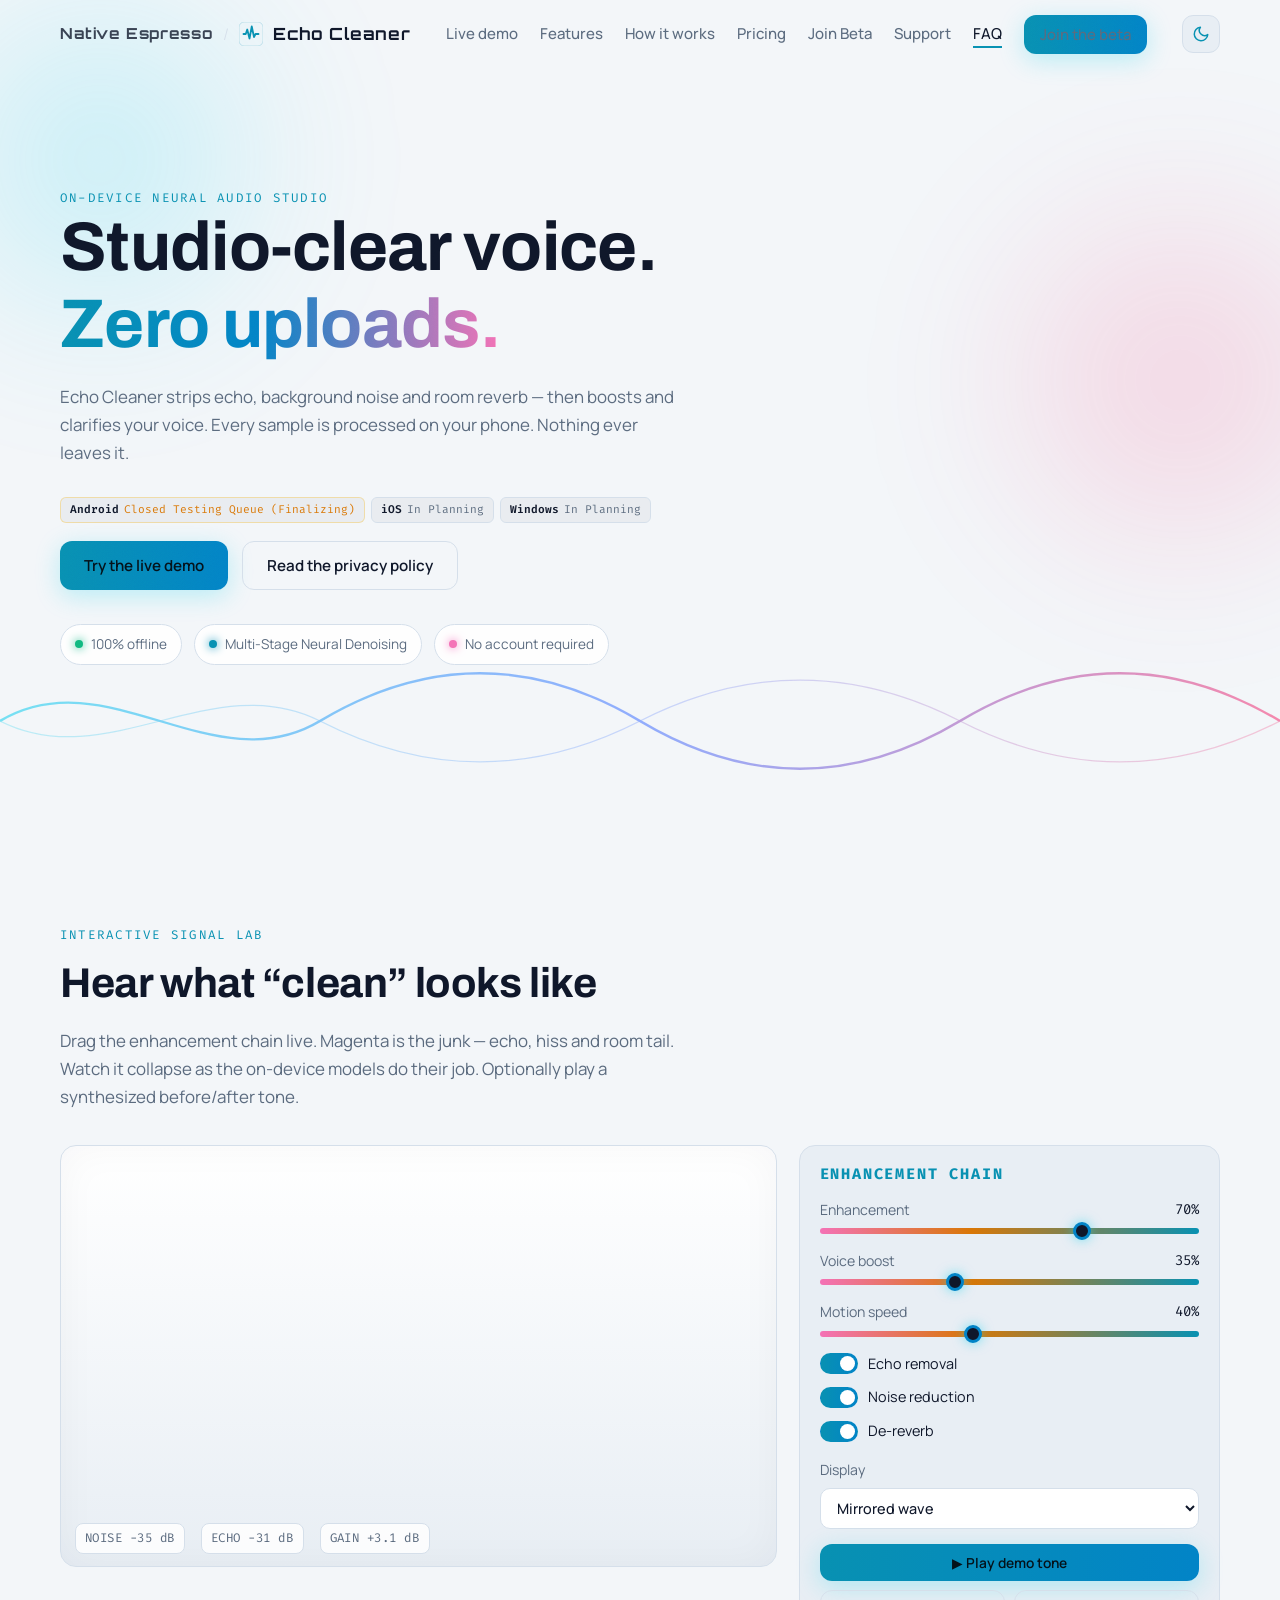
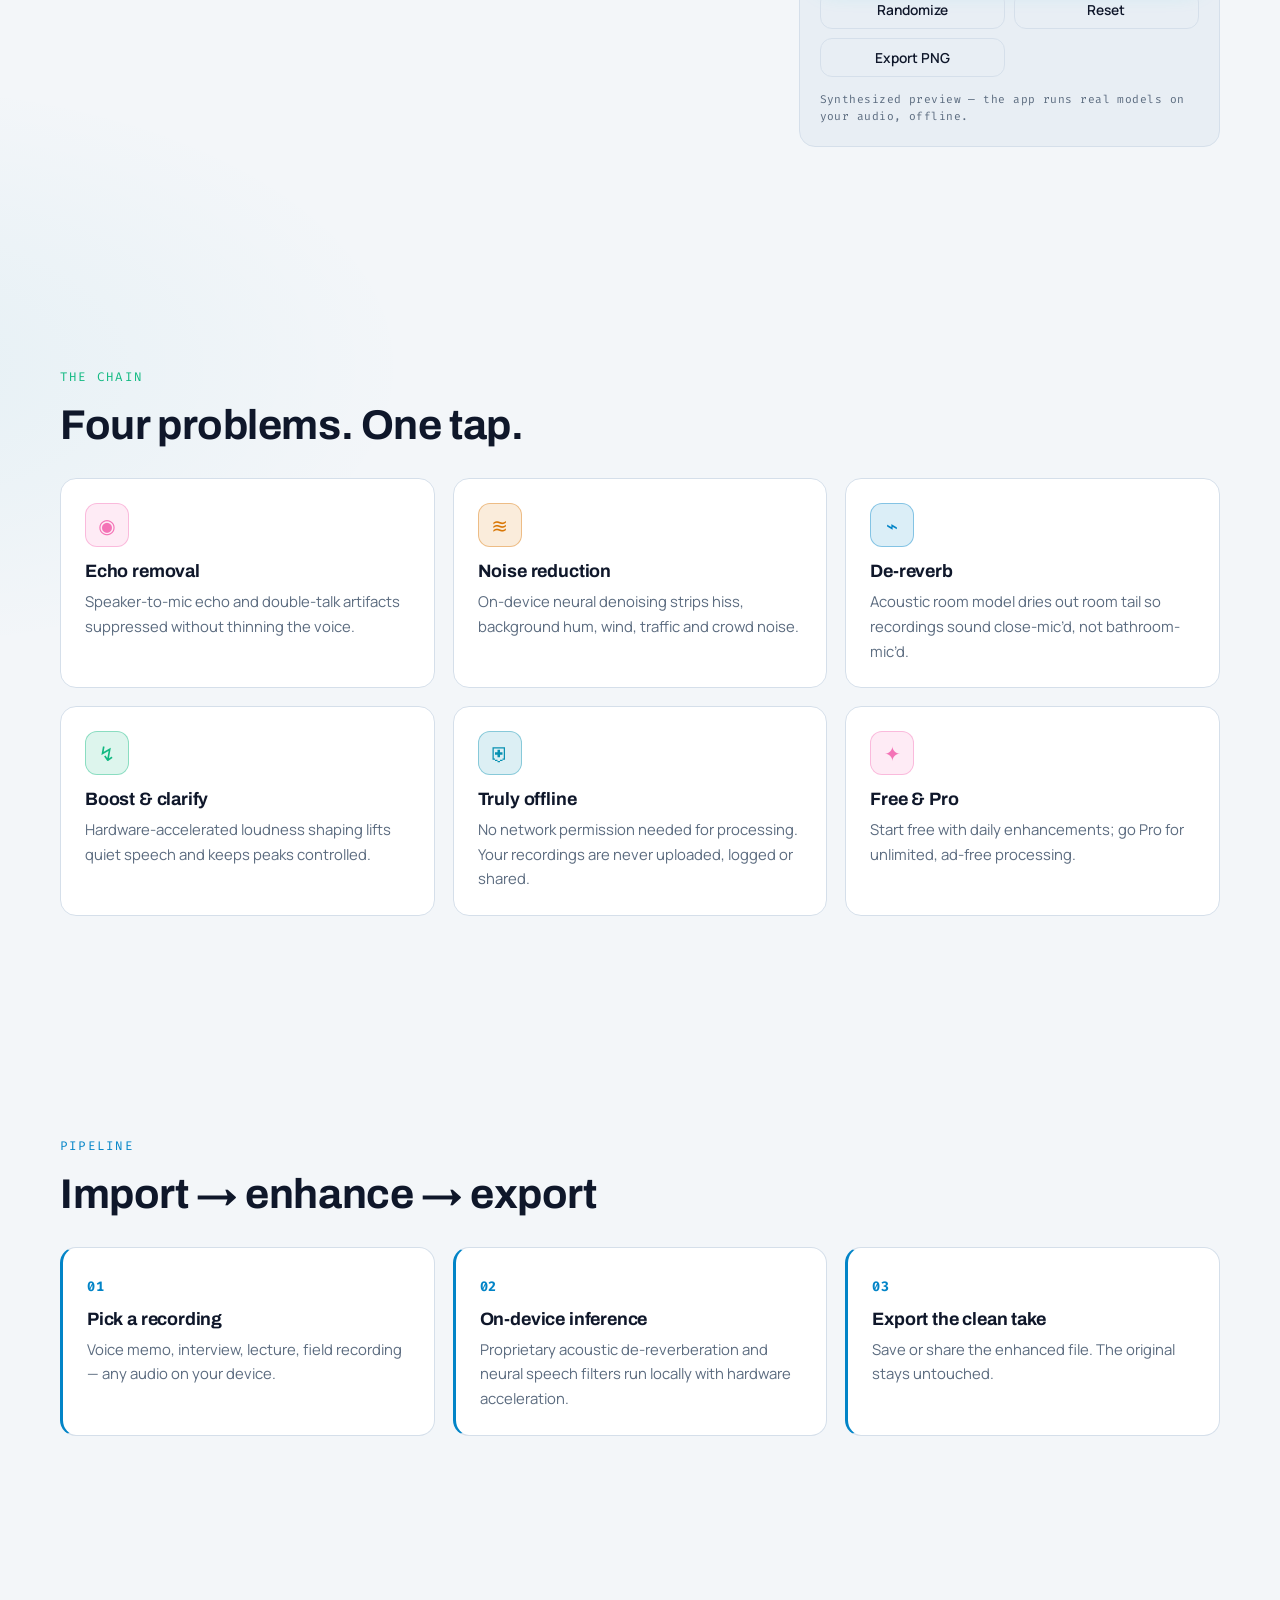
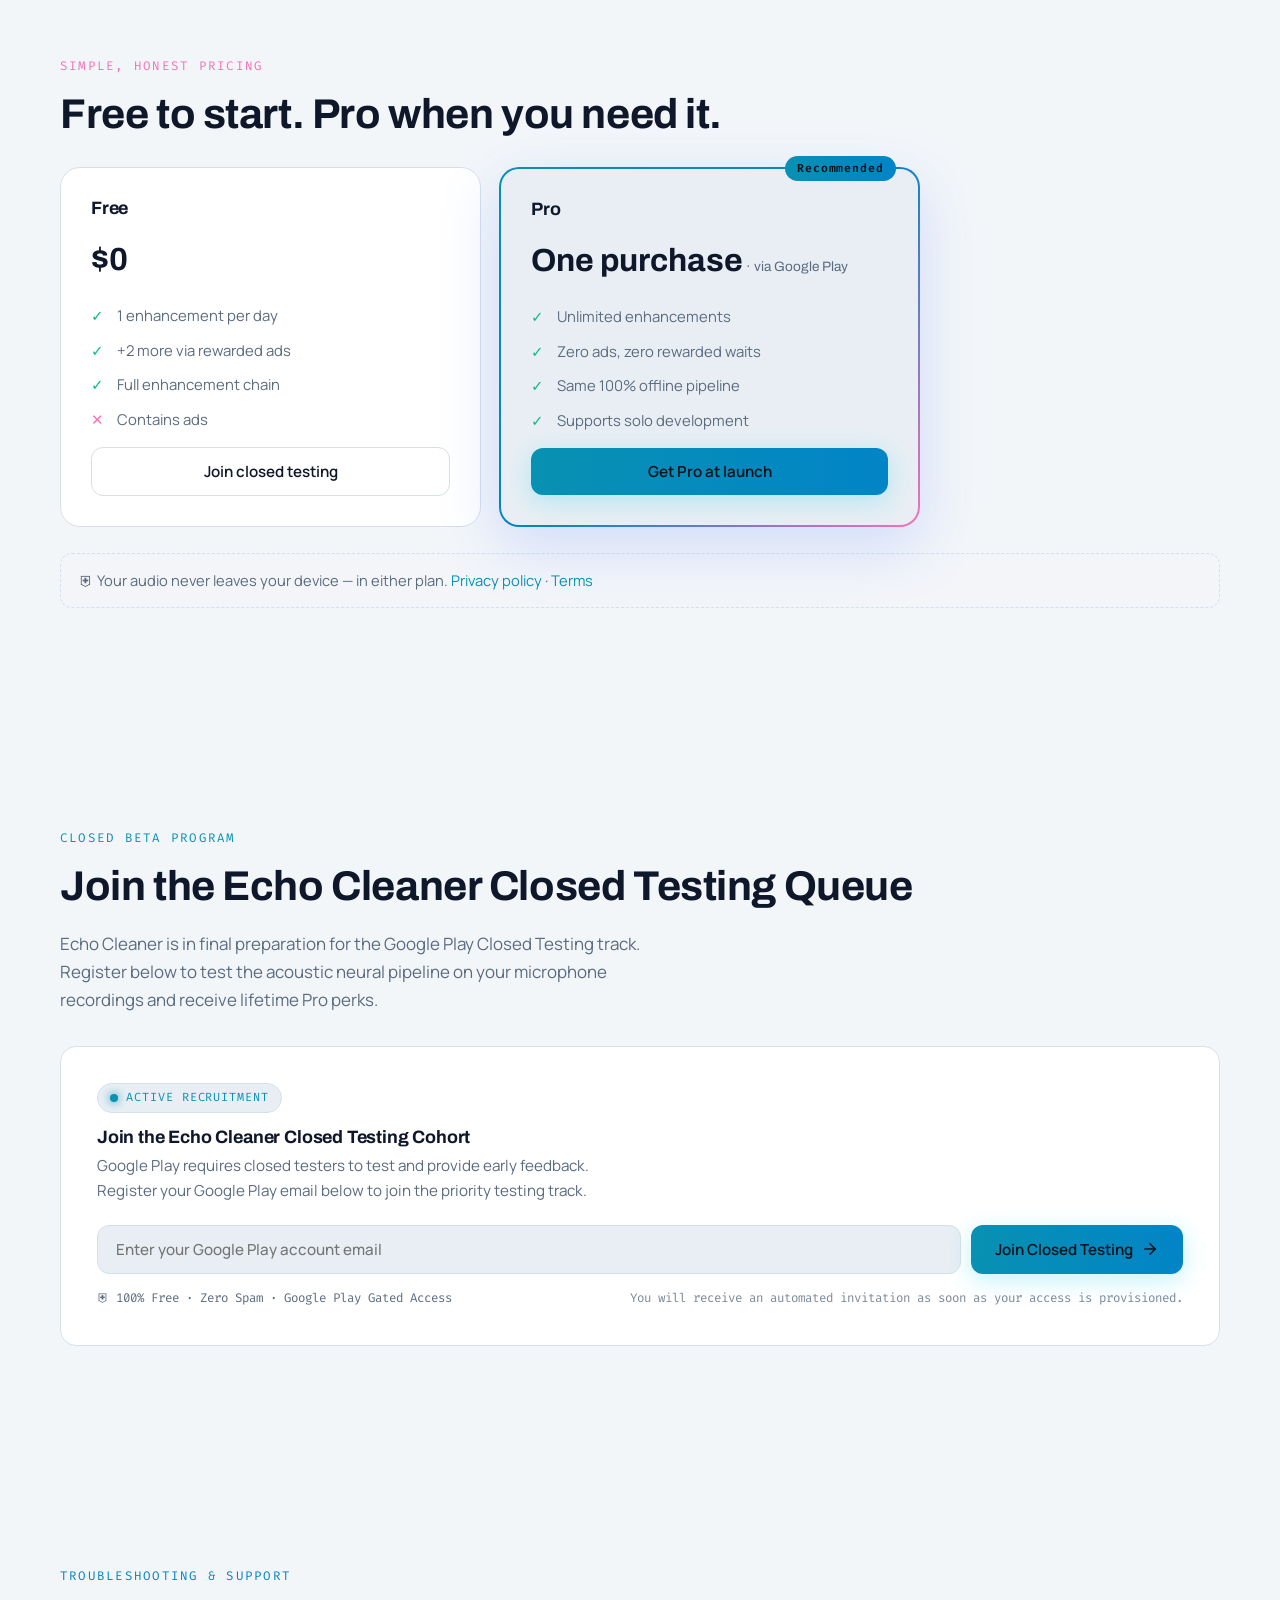
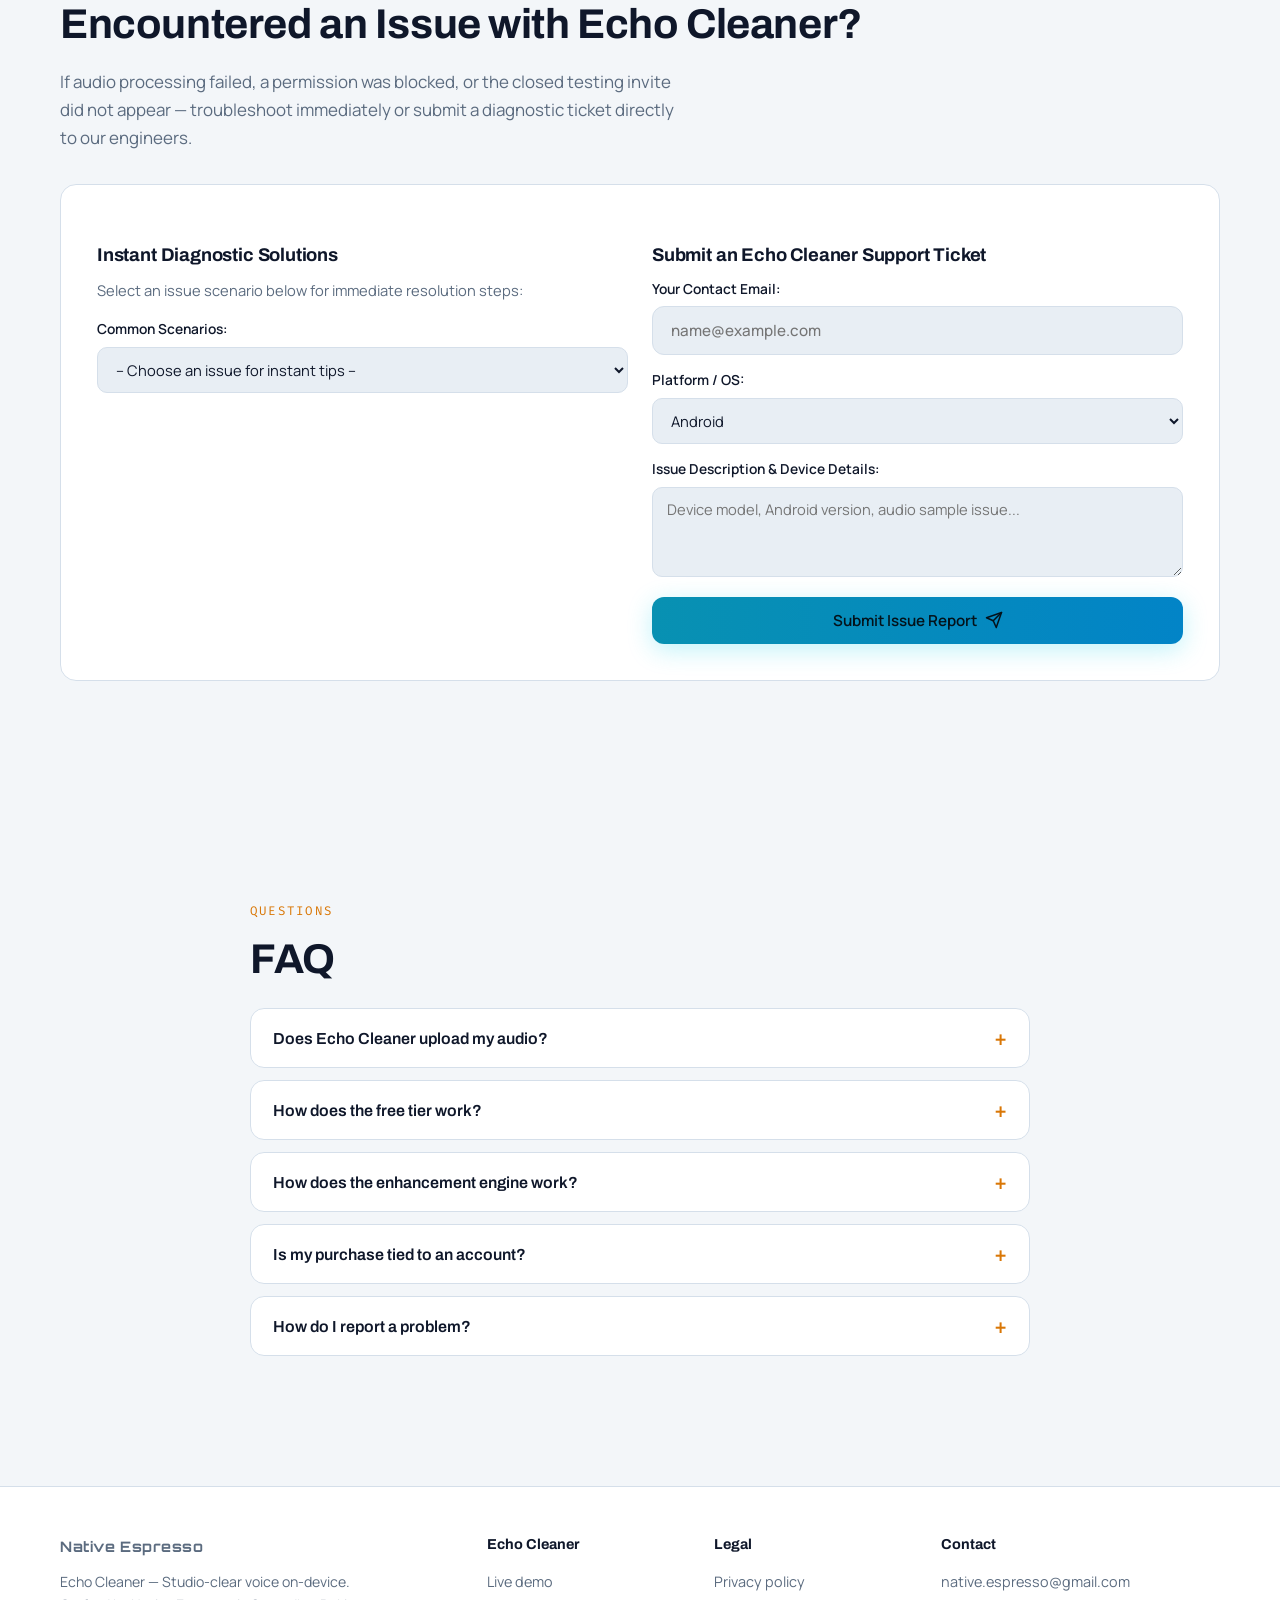
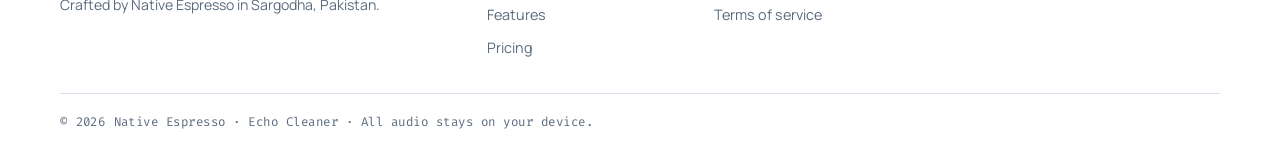
==== commit c79a2c84: "feat: integrate Azure Functions backend with Resend/Brevo cascade, smart queue widget, QR generator," ====
--- a/echo-cleaner/index.html
+++ b/echo-cleaner/index.html
@@ -34,8 +34,10 @@
       <a href="#features">Features</a>
       <a href="#how">How it works</a>
       <a href="#pricing">Pricing</a>
+      <a href="#beta-queue">Join Beta</a>
+      <a href="#support">Support</a>
       <a href="#faq">FAQ</a>
-      <a class="btn btn-sm btn-primary" href="mailto:native.espresso@gmail.com?subject=Echo%20Cleaner%20closed%20testing">Join the beta</a>
+      <a class="btn btn-sm btn-primary" href="#beta-queue">Join the beta</a>
     </nav>
     <div style="display:flex;align-items:center;gap:10px;">
       <button class="theme-toggle" aria-label="Toggle theme" title="Toggle light/dark mode"></button>
@@ -178,6 +180,77 @@
   </div>
 </section>
 
+<!-- TESTING QUEUE & BETA SQUAD -->
+<section id="beta-queue" class="section" data-accent="cyan">
+  <div class="wrap">
+    <p class="kicker reveal">Closed Beta Program</p>
+    <h2 class="reveal">Join the Echo Cleaner Closed Testing Queue</h2>
+    <p class="lede reveal">Echo Cleaner is in final preparation for the Google Play Closed Testing track. Register below to test the acoustic neural pipeline on your microphone recordings and receive lifetime Pro perks.</p>
+
+    <div style="margin-top:32px;">
+      <div data-beta-widget data-app-id="echo-cleaner" data-app-name="Echo Cleaner"></div>
+    </div>
+  </div>
+</section>
+
+<!-- SUPPORT & ISSUE DIAGNOSTIC PORTAL -->
+<section id="support" class="section" data-accent="blue">
+  <div class="wrap">
+    <p class="kicker reveal">Troubleshooting &amp; Support</p>
+    <h2 class="reveal">Encountered an Issue with Echo Cleaner?</h2>
+    <p class="lede reveal">If audio processing failed, a permission was blocked, or the closed testing invite did not appear — troubleshoot immediately or submit a diagnostic ticket directly to our engineers.</p>
+
+    <div class="support-portal reveal" data-support-portal>
+      <div id="issue-alert" data-issue-alert></div>
+      <div class="support-grid">
+        <!-- Left: Diagnostic Helper -->
+        <div>
+          <h3 style="font-size:1.15rem;margin-bottom:12px;">Instant Diagnostic Solutions</h3>
+          <p style="color:var(--muted);font-size:.92rem;margin-bottom:16px;">Select an issue scenario below for immediate resolution steps:</p>
+          <div class="form-row">
+            <label for="issue-category-sel-ec">Common Scenarios:</label>
+            <select id="issue-category-sel-ec" class="form-select" data-issue-category>
+              <option value="">-- Choose an issue for instant tips --</option>
+              <option value="android-install">Android: Google Play Closed Testing invite not opening</option>
+              <option value="audio-permission">Permissions: Audio recording or storage access denied</option>
+              <option value="windows-store">Windows: Planning inquiries &amp; desktop testing</option>
+            </select>
+          </div>
+          <div data-dynamic-troubleshooting></div>
+        </div>
+
+        <!-- Right: Direct Cloud Issue Ticket Submission -->
+        <div>
+          <h3 style="font-size:1.15rem;margin-bottom:12px;">Submit an Echo Cleaner Support Ticket</h3>
+          <form data-issue-form>
+            <input type="hidden" name="appId" value="echo-cleaner">
+            <div class="form-row">
+              <label for="sup-email-ec">Your Contact Email:</label>
+              <input type="email" id="sup-email-ec" name="email" required placeholder="name@example.com" class="queue-input" autocomplete="email">
+            </div>
+            <div class="form-row">
+              <label for="sup-platform-ec">Platform / OS:</label>
+              <select id="sup-platform-ec" name="platform" class="form-select">
+                <option value="Android">Android</option>
+                <option value="iOS">iOS (Planning)</option>
+                <option value="Windows">Windows (Planning)</option>
+              </select>
+            </div>
+            <div class="form-row">
+              <label for="sup-desc-ec">Issue Description &amp; Device Details:</label>
+              <textarea id="sup-desc-ec" name="description" required placeholder="Device model, Android version, audio sample issue..." class="form-textarea"></textarea>
+            </div>
+            <button type="submit" class="btn btn-primary" style="width:100%;margin-top:6px;">
+              <span>Submit Issue Report</span>
+              <svg viewBox="0 0 24 24" width="18" height="18" fill="none" stroke="currentColor" stroke-width="2" stroke-linecap="round" stroke-linejoin="round" aria-hidden="true"><line x1="22" y1="2" x2="11" y2="13"/><polygon points="22 2 15 22 11 13 2 9 22 2"/></svg>
+            </button>
+          </form>
+        </div>
+      </div>
+    </div>
+  </div>
+</section>
+
 <!-- FAQ -->
 <section id="faq" class="section" data-accent="amber">
   <div class="wrap narrow">
@@ -207,5 +280,6 @@
   <div class="wrap foot-base mono">© <span id="yr"></span> Native Espresso · Echo Cleaner · All audio stays on your device.</div>
 </footer>
 <script src="../assets/main.js"></script>
+<script src="../assets/cloud-client.js"></script>
 </body>
 </html>
--- a/assets/style.css
+++ b/assets/style.css
@@ -309,12 +309,104 @@
 .platform-tag.queue{color:var(--amber);border-color:rgba(251,191,36,.35);background:rgba(251,191,36,.08)}
 .platform-tag b{color:var(--ink);font-weight:600}
 
+/* ==========================================================================
+   Interactive Testing Queue & Issue Diagnostic Portal
+   ========================================================================== */
+.queue-card {
+  border: 1px solid var(--line); border-radius: var(--rad); background: var(--surface);
+  padding: clamp(24px, 4vw, 36px); position: relative; overflow: hidden; transition: border-color 0.25s, box-shadow 0.25s;
+}
+.queue-card:hover { border-color: var(--line-strong); }
+.queue-header { margin-bottom: 22px; }
+.queue-badge {
+  display: inline-flex; align-items: center; gap: 8px; font-family: var(--font-m); font-size: 0.74rem;
+  padding: 4px 12px; border-radius: 999px; background: var(--overlay); border: 1px solid var(--line);
+  color: var(--cyan); margin-bottom: 14px; text-transform: uppercase; letter-spacing: 0.08em;
+}
+.queue-badge.pending { color: var(--amber); border-color: rgba(251, 191, 36, 0.3); }
+.queue-badge.approved { color: var(--green); border-color: rgba(16, 185, 129, 0.3); background: rgba(16, 185, 129, 0.08); }
+
+.pulse-dot { width: 8px; height: 8px; border-radius: 50%; background: var(--cyan); box-shadow: 0 0 10px var(--cyan); animation: pulse 2s infinite; }
+.pulse-dot-amber { width: 8px; height: 8px; border-radius: 50%; background: var(--amber); box-shadow: 0 0 10px var(--amber); animation: pulse 2s infinite; }
+@keyframes pulse { 0%, 100% { opacity: 1; transform: scale(1); } 50% { opacity: 0.5; transform: scale(0.85); } }
+
+.queue-desc { color: var(--muted); font-size: 0.95rem; margin-top: 6px; max-width: 60ch; }
+.input-wrap { display: flex; gap: 10px; flex-wrap: wrap; margin-top: 8px; }
+.queue-input {
+  flex: 1; min-width: 260px; background: var(--overlay); border: 1px solid var(--line); border-radius: 12px;
+  padding: 13px 18px; color: var(--ink); font: 500 0.95rem var(--font-b); outline: none; transition: border-color 0.2s, box-shadow 0.2s;
+}
+.queue-input:focus { border-color: var(--cyan); box-shadow: 0 0 0 3px rgba(34, 211, 238, 0.15); }
+.queue-btn { padding: 13px 24px; white-space: nowrap; }
+.queue-meta {
+  display: flex; justify-content: space-between; gap: 12px; flex-wrap: wrap; margin-top: 14px;
+  font-size: 0.78rem; color: var(--muted); font-family: var(--font-m);
+}
+.queue-note { opacity: 0.8; }
+
+/* Approved state deck & QR code */
+.approved-deck {
+  display: grid; grid-template-columns: auto 1fr; gap: 28px; align-items: center; margin-top: 20px;
+  padding-top: 20px; border-top: 1px solid var(--line);
+}
+.qr-box {
+  display: flex; flex-direction: column; align-items: center; gap: 8px; padding: 16px; border-radius: 14px;
+  background: #ffffff; color: #000000; border: 1px solid var(--line); box-shadow: 0 8px 30px rgba(0, 0, 0, 0.25);
+}
+.qr-canvas svg { display: block; border-radius: 4px; }
+.qr-caption { font: 600 0.7rem var(--font-m); color: #334155; text-align: center; text-transform: uppercase; letter-spacing: 0.05em; }
+.approved-actions { display: flex; flex-direction: column; gap: 14px; }
+.steps-mini { display: flex; flex-direction: column; gap: 6px; font-size: 0.88rem; color: var(--muted); }
+.step-m b { color: var(--ink); margin-right: 4px; }
+
+/* Pending state notice */
+.pending-notice {
+  margin-top: 18px; padding: 18px; border-radius: 14px; background: var(--overlay); border: 1px solid var(--line);
+  display: flex; flex-direction: column; gap: 12px;
+}
+.pending-notice p { color: var(--muted); font-size: 0.92rem; }
+.ticket-status-pill {
+  display: flex; align-items: center; gap: 12px; flex-wrap: wrap; font-family: var(--font-m); font-size: 0.82rem; color: var(--amber);
+}
+.ticket-status-pill b { color: var(--ink); }
+
+/* Support & Diagnostic Portal */
+.support-portal {
+  margin-top: 32px; border: 1px solid var(--line); border-radius: var(--rad); background: var(--surface);
+  padding: clamp(24px, 4vw, 36px); display: flex; flex-direction: column; gap: 24px;
+}
+.support-grid { display: grid; grid-template-columns: 1fr 1fr; gap: 24px; }
+.troubleshoot-box {
+  padding: 18px 22px; border-radius: 14px; background: rgba(34, 211, 238, 0.06); border: 1px solid rgba(34, 211, 238, 0.2);
+  margin-bottom: 16px;
+}
+.tb-title { font: 700 0.94rem var(--font-b); color: var(--cyan); margin-bottom: 8px; }
+.tb-steps { padding-left: 20px; font-size: 0.9rem; color: var(--muted); display: flex; flex-direction: column; gap: 8px; line-height: 1.5; }
+.tb-steps code { font-family: var(--font-m); background: var(--overlay); padding: 2px 6px; border-radius: 4px; color: var(--ink); }
+.tb-steps kbd { font-family: var(--font-m); background: var(--overlay); border: 1px solid var(--line); padding: 1px 5px; border-radius: 4px; font-size: 0.8rem; }
+.form-row { display: flex; flex-direction: column; gap: 6px; margin-bottom: 14px; }
+.form-row label { font-size: 0.86rem; font-weight: 600; color: var(--ink); }
+.form-select, .form-textarea {
+  background: var(--overlay); border: 1px solid var(--line); border-radius: 10px; padding: 11px 14px;
+  color: var(--ink); font: 400 0.92rem var(--font-b); outline: none; transition: border-color 0.2s;
+}
+.form-select:focus, .form-textarea:focus { border-color: var(--cyan); }
+.form-textarea { resize: vertical; min-height: 90px; }
+.alert-success {
+  padding: 18px 22px; border-radius: 14px; background: rgba(16, 185, 129, 0.1); border: 1px solid rgba(16, 185, 129, 0.3);
+  color: var(--ink);
+}
+.alert-success b { color: var(--green); display: block; margin-bottom: 4px; font-size: 1rem; }
+.alert-success p { color: var(--muted); font-size: 0.92rem; margin: 0; }
+
 /* responsive */
 @media (max-width:960px){
   .cards{grid-template-columns:1fr 1fr}
   .lab{grid-template-columns:1fr}
   .console{position:static}
   .legal-in{grid-template-columns:1fr}
+  .support-grid{grid-template-columns:1fr}
+  .approved-deck{grid-template-columns:1fr;justify-items:center;text-align:center}
   .toc{position:static;flex-direction:row;flex-wrap:wrap;border-left:0;border-bottom:1px solid var(--line);padding:0 0 14px}
   .foot-in{grid-template-columns:1fr 1fr}
 }
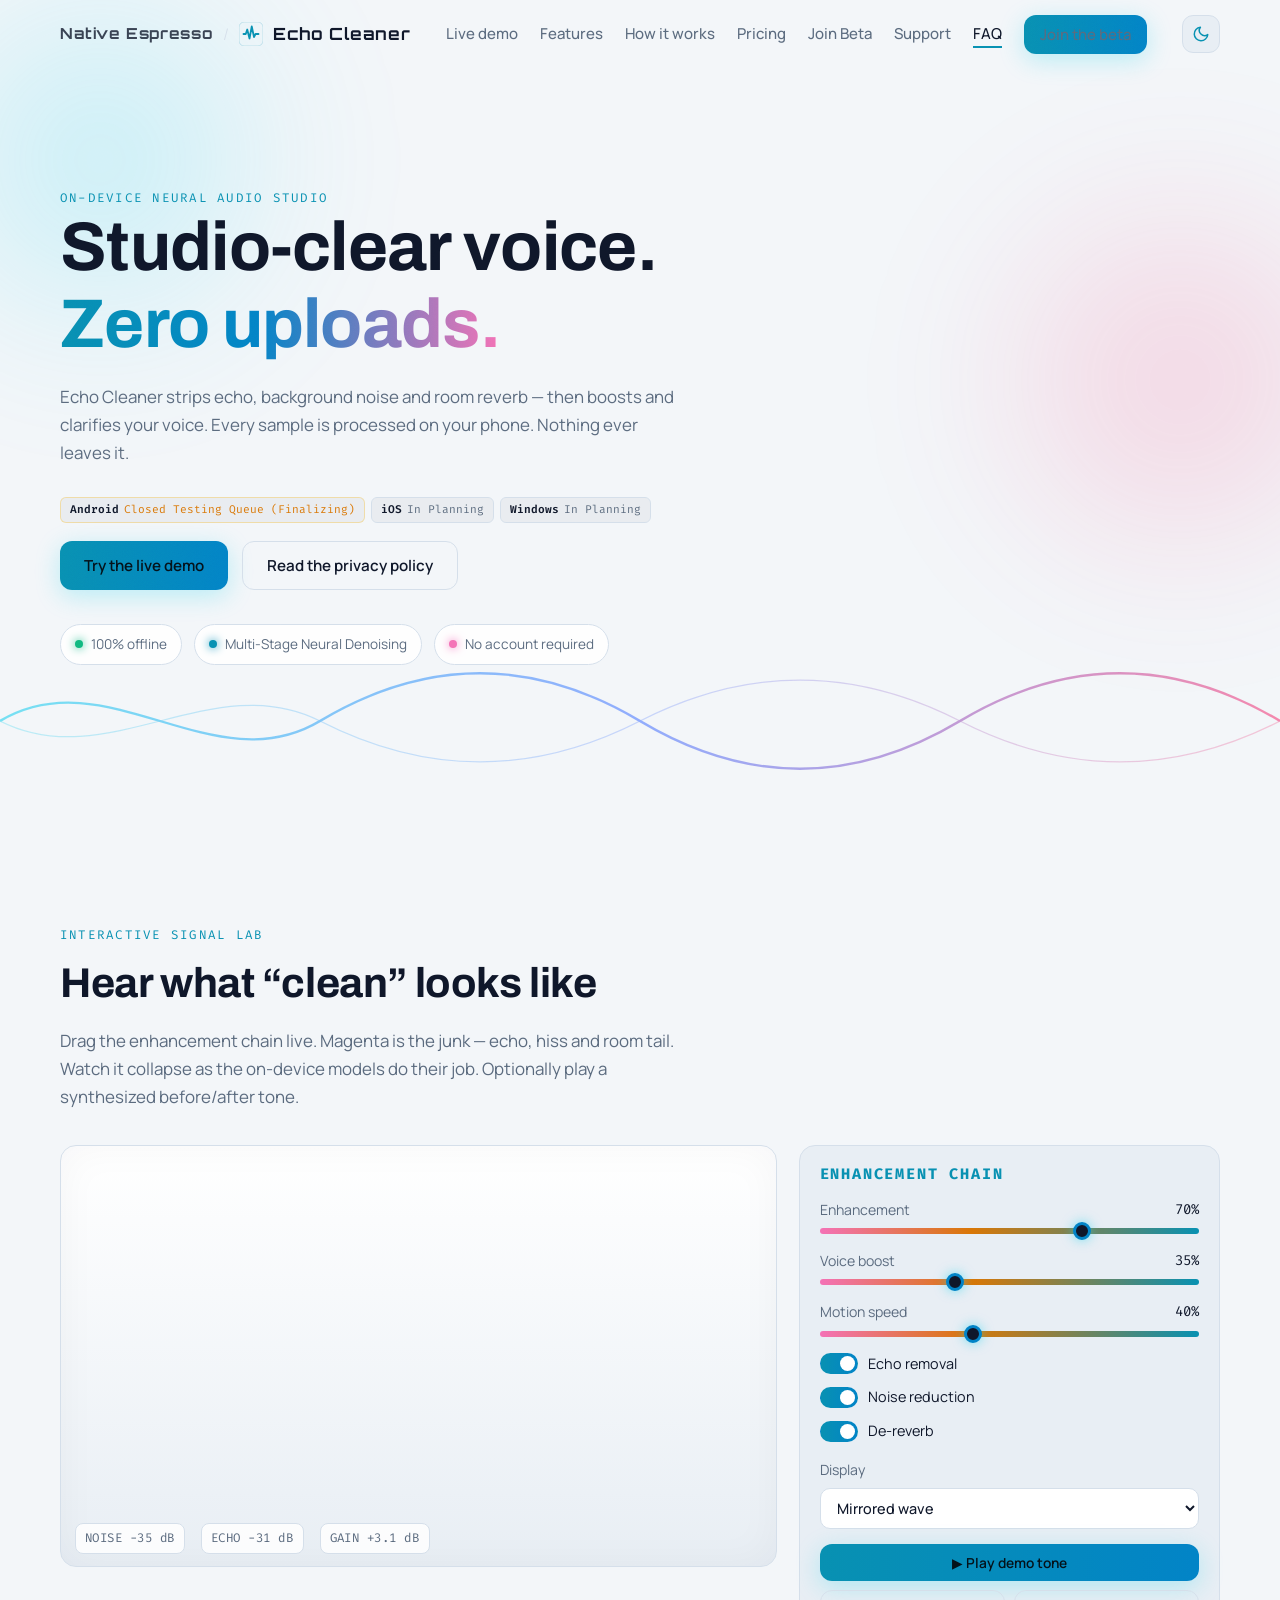
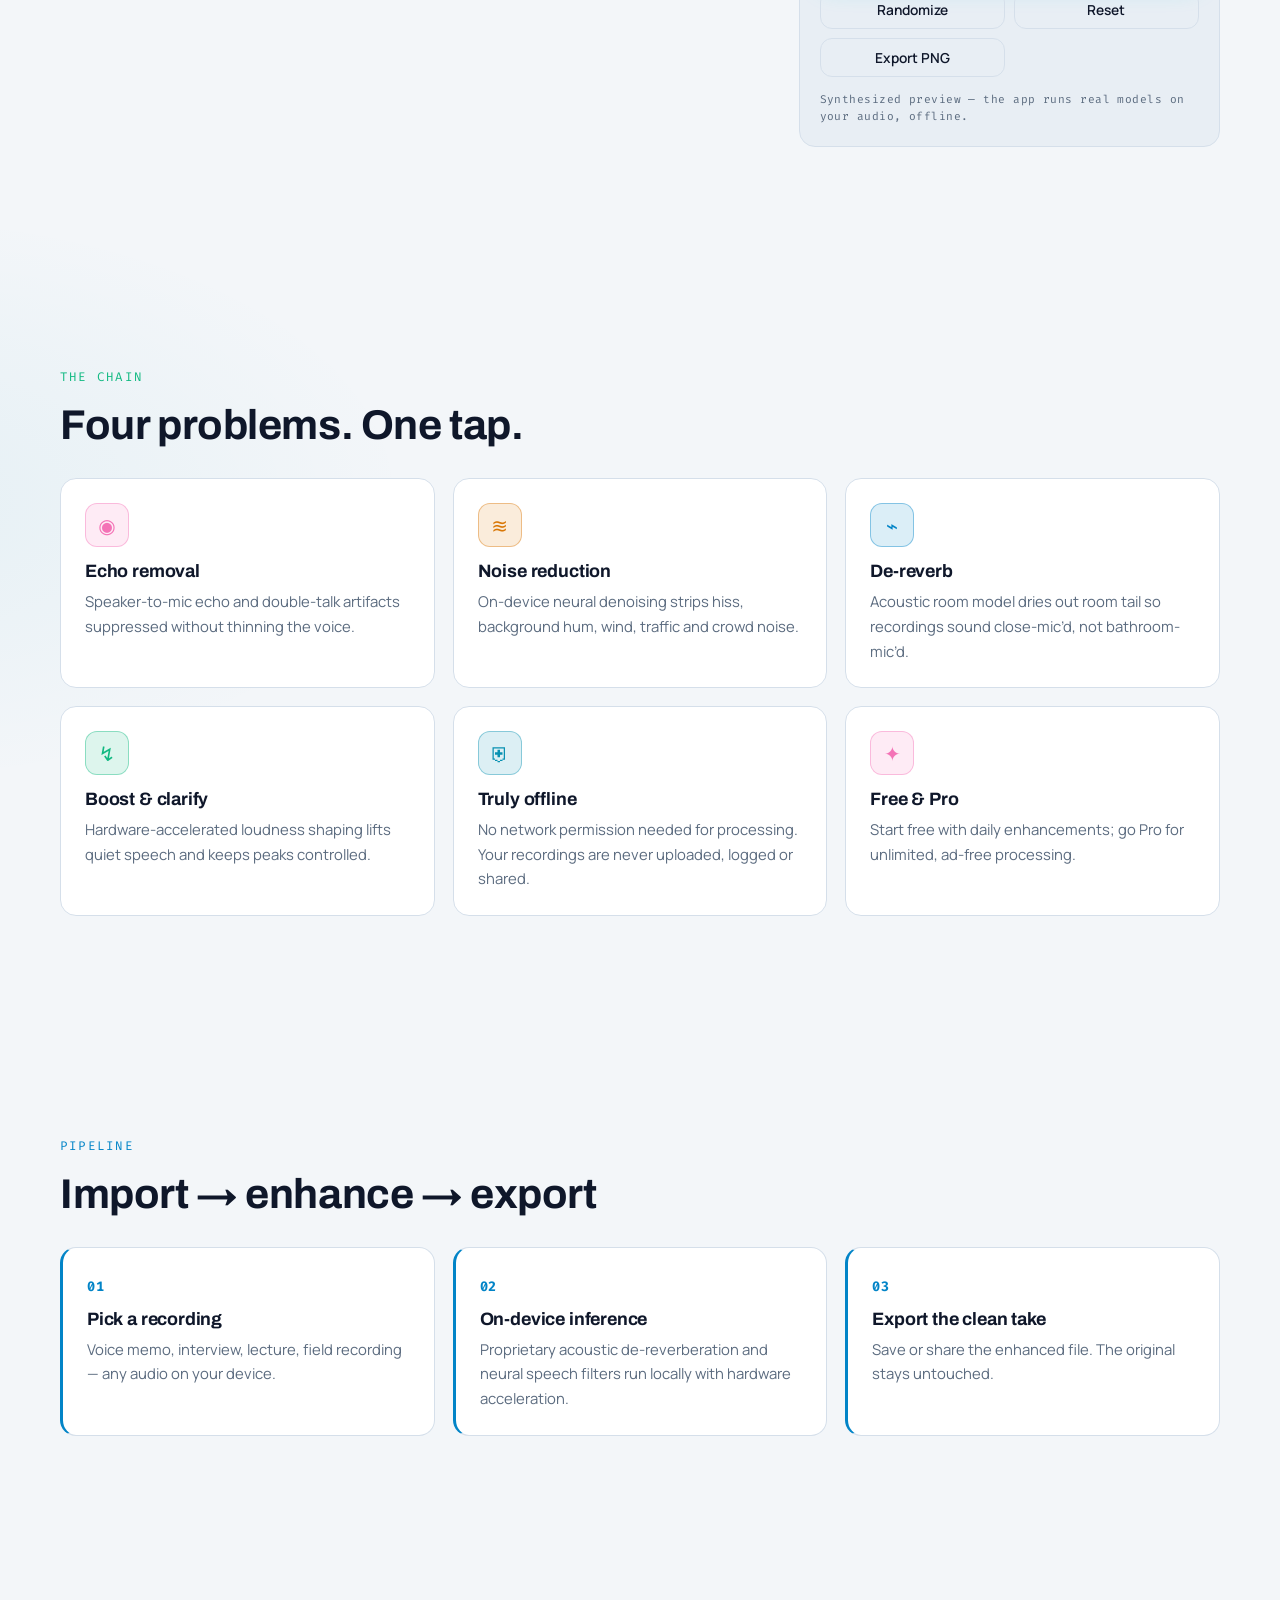
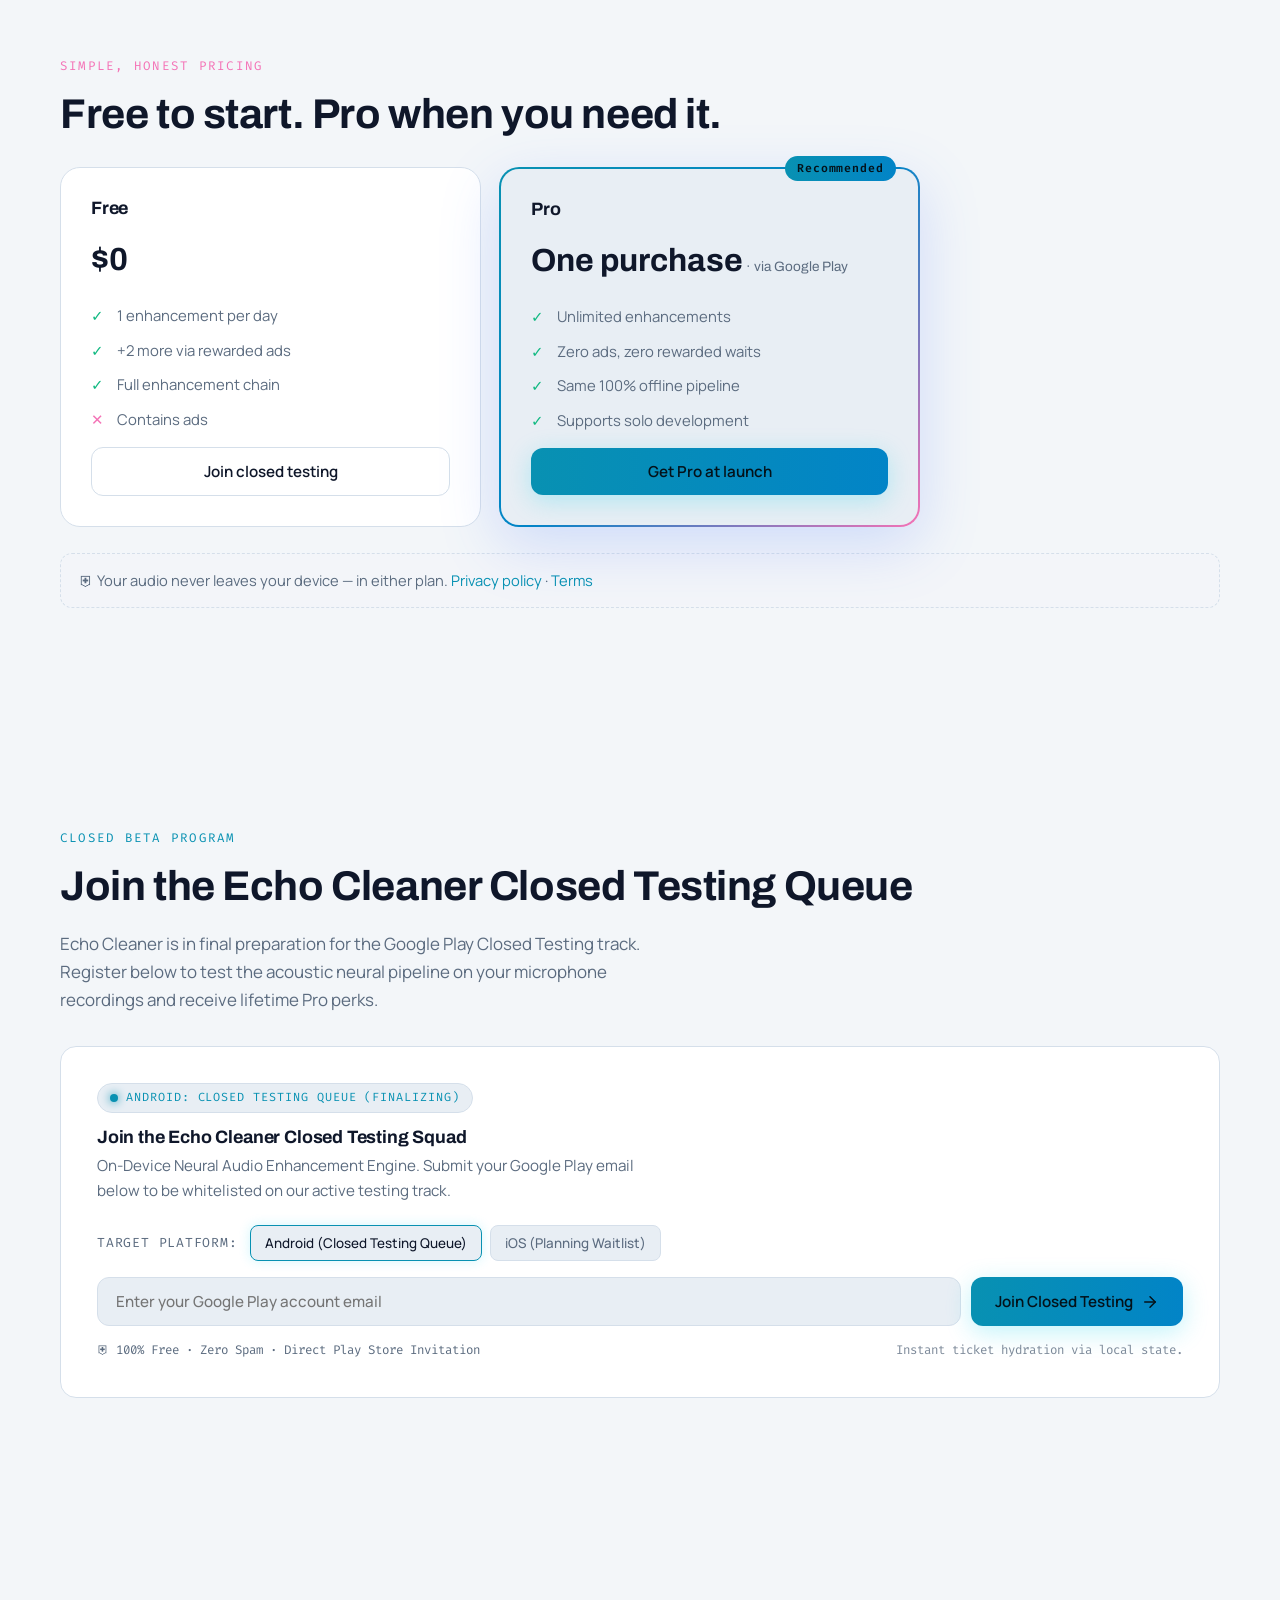
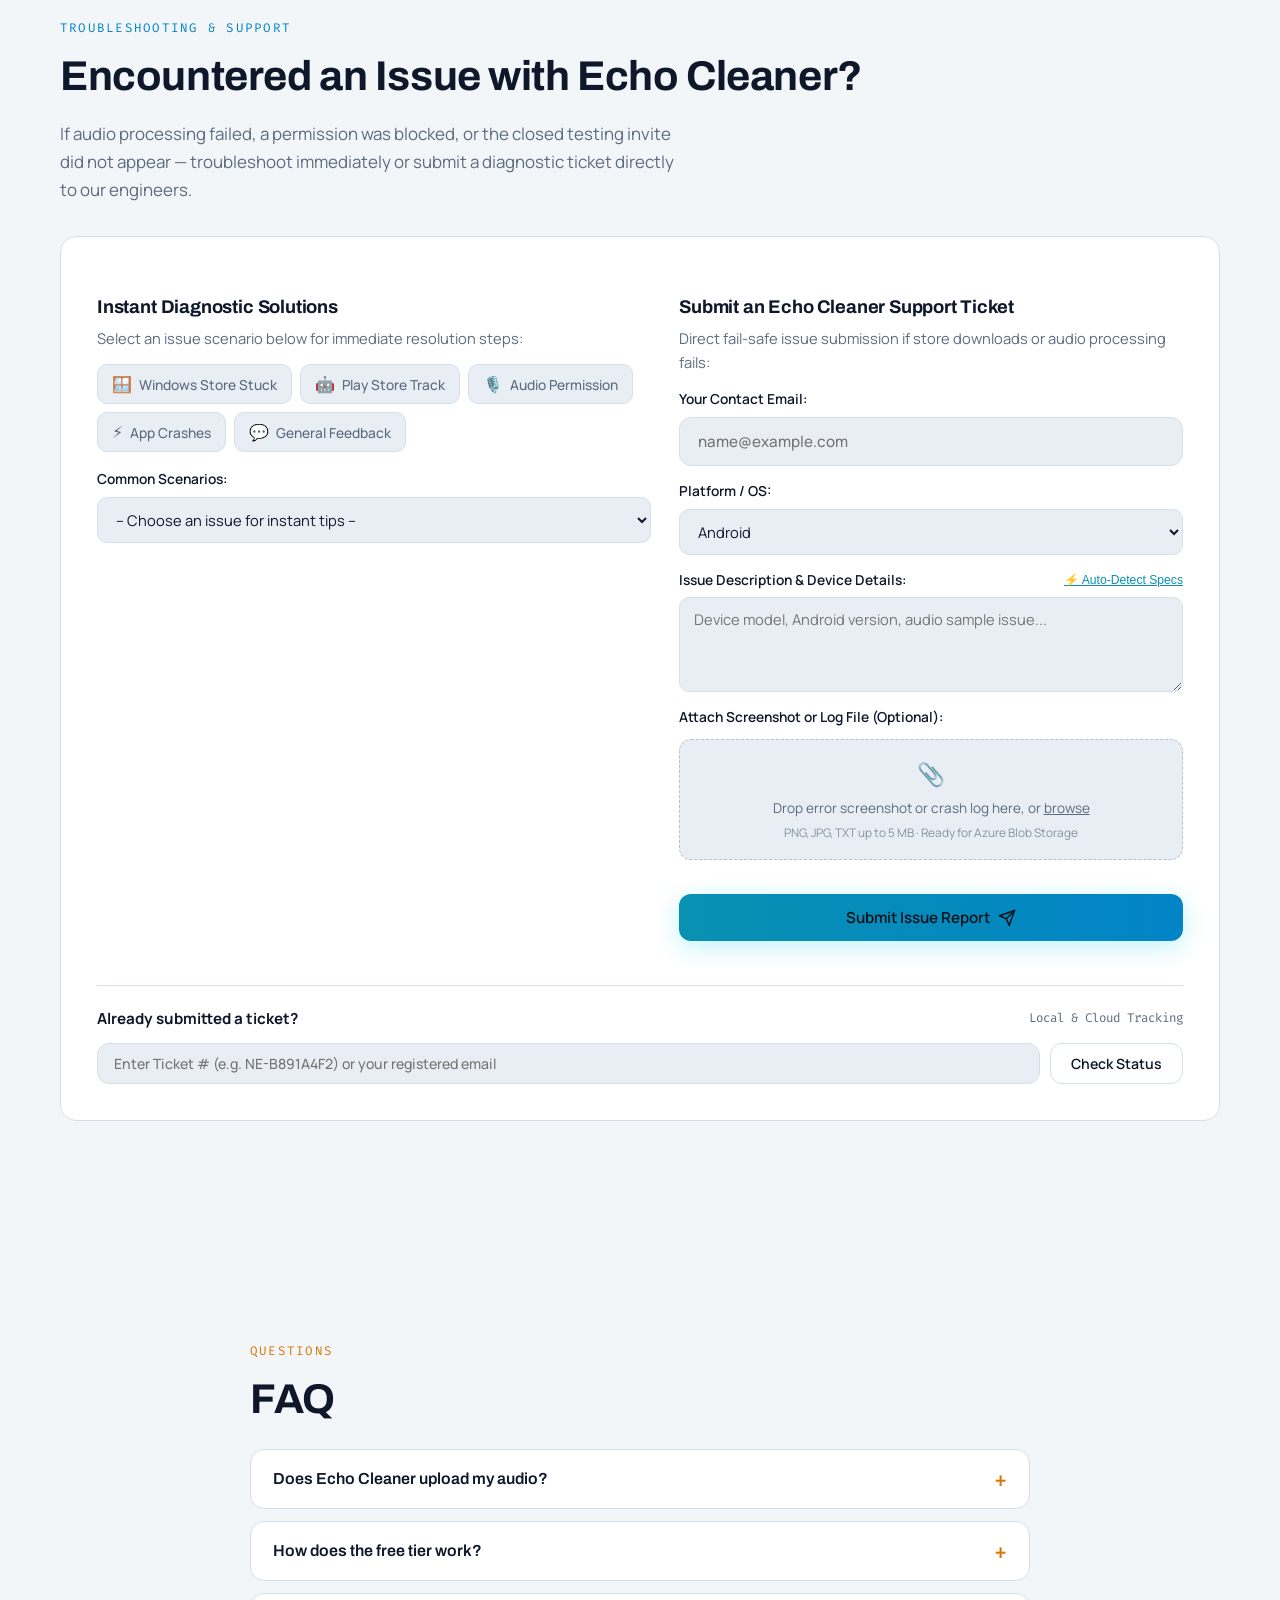
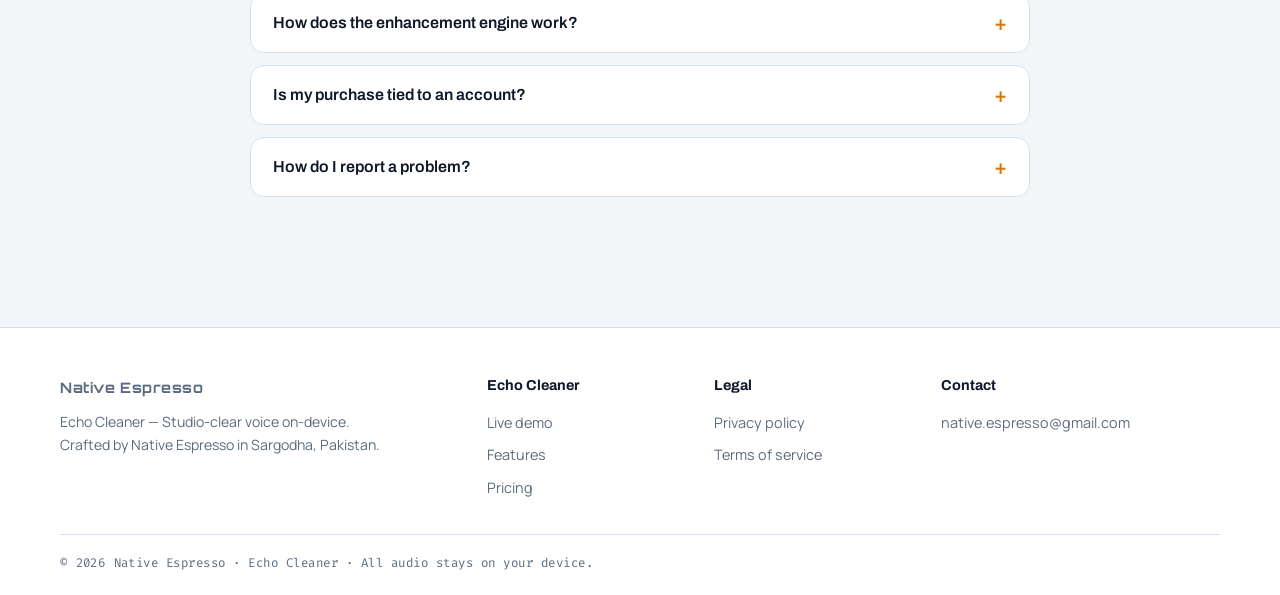
==== commit 548c351b: "feat(gui): upgrade Closed Testing Queue and Support Diagnostic Portal with interactive pills, file d" ====
--- a/echo-cleaner/index.html
+++ b/echo-cleaner/index.html
@@ -188,7 +188,7 @@
     <p class="lede reveal">Echo Cleaner is in final preparation for the Google Play Closed Testing track. Register below to test the acoustic neural pipeline on your microphone recordings and receive lifetime Pro perks.</p>
 
     <div style="margin-top:32px;">
-      <div data-beta-widget data-app-id="echo-cleaner" data-app-name="Echo Cleaner"></div>
+      <div data-beta-widget data-app-id="echo-cleaner" data-app-name="Echo Cleaner" data-single-app="true"></div>
     </div>
   </div>
 </section>
@@ -205,15 +205,21 @@
       <div class="support-grid">
         <!-- Left: Diagnostic Helper -->
         <div>
-          <h3 style="font-size:1.15rem;margin-bottom:12px;">Instant Diagnostic Solutions</h3>
-          <p style="color:var(--muted);font-size:.92rem;margin-bottom:16px;">Select an issue scenario below for immediate resolution steps:</p>
+          <h3 style="font-size:1.15rem;margin-bottom:8px;">Instant Diagnostic Solutions</h3>
+          <p style="color:var(--muted);font-size:.92rem;margin-bottom:14px;">Select an issue scenario below for immediate resolution steps:</p>
+          
+          <!-- Interactive Clickable Symptom Pills -->
+          <div class="symptom-pills" data-symptom-pills></div>
+
           <div class="form-row">
             <label for="issue-category-sel-ec">Common Scenarios:</label>
             <select id="issue-category-sel-ec" class="form-select" data-issue-category>
               <option value="">-- Choose an issue for instant tips --</option>
               <option value="android-install">Android: Google Play Closed Testing invite not opening</option>
               <option value="audio-permission">Permissions: Audio recording or storage access denied</option>
+              <option value="app-crash">App Crash: Startup crash or unexpected termination</option>
               <option value="windows-store">Windows: Planning inquiries &amp; desktop testing</option>
+              <option value="general">General: Feedback or questions for our lead engineer</option>
             </select>
           </div>
           <div data-dynamic-troubleshooting></div>
@@ -221,7 +227,8 @@
 
         <!-- Right: Direct Cloud Issue Ticket Submission -->
         <div>
-          <h3 style="font-size:1.15rem;margin-bottom:12px;">Submit an Echo Cleaner Support Ticket</h3>
+          <h3 style="font-size:1.15rem;margin-bottom:8px;">Submit an Echo Cleaner Support Ticket</h3>
+          <p style="color:var(--muted);font-size:.92rem;margin-bottom:14px;">Direct fail-safe issue submission if store downloads or audio processing fails:</p>
           <form data-issue-form>
             <input type="hidden" name="appId" value="echo-cleaner">
             <div class="form-row">
@@ -237,15 +244,46 @@
               </select>
             </div>
             <div class="form-row">
-              <label for="sup-desc-ec">Issue Description &amp; Device Details:</label>
+              <label for="sup-desc-ec">
+                <span>Issue Description &amp; Device Details:</span>
+                <button type="button" class="btn-auto-spec" data-auto-detect-specs>⚡ Auto-Detect Specs</button>
+              </label>
               <textarea id="sup-desc-ec" name="description" required placeholder="Device model, Android version, audio sample issue..." class="form-textarea"></textarea>
             </div>
+
+            <!-- Screenshot / Crash Log Dropzone -->
+            <div class="form-row">
+              <label>Attach Screenshot or Log File (Optional):</label>
+              <div class="file-dropzone" data-file-dropzone>
+                <input type="file" data-file-input style="display:none;" accept="image/*,.log,.txt">
+                <div class="dropzone-in">
+                  <span class="drop-ico">📎</span>
+                  <span>Drop error screenshot or crash log here, or <u>browse</u></span>
+                  <span class="drop-hint">PNG, JPG, TXT up to 5 MB · Ready for Azure Blob Storage</span>
+                </div>
+              </div>
+              <div class="file-preview" data-file-preview></div>
+            </div>
+
             <button type="submit" class="btn btn-primary" style="width:100%;margin-top:6px;">
               <span>Submit Issue Report</span>
               <svg viewBox="0 0 24 24" width="18" height="18" fill="none" stroke="currentColor" stroke-width="2" stroke-linecap="round" stroke-linejoin="round" aria-hidden="true"><line x1="22" y1="2" x2="11" y2="13"/><polygon points="22 2 15 22 11 13 2 9 22 2"/></svg>
             </button>
           </form>
         </div>
+      </div>
+
+      <!-- Ticket Status Lookup Tab -->
+      <div class="portal-lookup-tab">
+        <div class="portal-lookup-header">
+          <h4 style="font-size:0.95rem;margin:0;color:var(--ink);">Already submitted a ticket?</h4>
+          <span style="font-size:0.78rem;color:var(--muted);font-family:var(--font-m);">Local &amp; Cloud Tracking</span>
+        </div>
+        <form data-lookup-form class="lookup-form">
+          <input type="text" name="ticketQuery" placeholder="Enter Ticket # (e.g. NE-B891A4F2) or your registered email" class="queue-input" style="flex:1;min-width:260px;padding:10px 16px;font-size:0.88rem;">
+          <button type="submit" class="btn btn-ghost" style="padding:10px 20px;font-size:0.88rem;">Check Status</button>
+        </form>
+        <div data-lookup-result></div>
       </div>
     </div>
   </div>
--- a/assets/style.css
+++ b/assets/style.css
@@ -310,13 +310,39 @@
 .platform-tag b{color:var(--ink);font-weight:600}
 
 /* ==========================================================================
-   Interactive Testing Queue & Issue Diagnostic Portal
+   Interactive Testing Queue & Issue Diagnostic Portal (v2.0 Elite GUI)
    ========================================================================== */
 .queue-card {
   border: 1px solid var(--line); border-radius: var(--rad); background: var(--surface);
   padding: clamp(24px, 4vw, 36px); position: relative; overflow: hidden; transition: border-color 0.25s, box-shadow 0.25s;
 }
 .queue-card:hover { border-color: var(--line-strong); }
+
+/* Multi-app tabs */
+.queue-tabs {
+  display: flex; gap: 8px; margin-bottom: 24px; padding-bottom: 16px; border-bottom: 1px solid var(--line); overflow-x: auto;
+}
+.queue-tab {
+  display: inline-flex; align-items: center; gap: 8px; padding: 10px 18px; border-radius: 12px; border: 1px solid var(--line);
+  background: var(--overlay); color: var(--muted); font: 600 0.88rem var(--font-b); cursor: pointer; transition: 0.2s; white-space: nowrap;
+}
+.queue-tab:hover { color: var(--ink); border-color: var(--line-strong); transform: translateY(-1px); }
+.queue-tab.active { background: color-mix(in srgb, var(--cyan) 14%, var(--overlay)); border-color: var(--cyan); color: var(--ink); box-shadow: 0 0 16px rgba(34, 211, 238, 0.2); }
+.tab-icon { font-size: 1.1rem; }
+.tab-pill { font-size: 0.72rem; padding: 2px 7px; border-radius: 999px; background: rgba(255, 255, 255, 0.08); font-family: var(--font-m); }
+
+/* Platform Selector */
+.platform-selector-row { display: flex; align-items: center; gap: 12px; flex-wrap: wrap; margin: 12px 0 16px; }
+.selector-label { font-size: 0.82rem; font-family: var(--font-m); color: var(--muted); text-transform: uppercase; letter-spacing: 0.06em; }
+.platform-pills { display: flex; gap: 8px; flex-wrap: wrap; }
+.platform-pill { position: relative; cursor: pointer; }
+.platform-pill input { position: absolute; opacity: 0; }
+.platform-pill span {
+  display: inline-block; padding: 6px 14px; border-radius: 8px; font-size: 0.84rem; font-weight: 500;
+  border: 1px solid var(--line); background: var(--overlay); color: var(--muted); transition: 0.2s;
+}
+.platform-pill input:checked + span { background: var(--surface-alt); border-color: var(--cyan); color: var(--ink); box-shadow: 0 0 12px rgba(34, 211, 238, 0.2); }
+
 .queue-header { margin-bottom: 22px; }
 .queue-badge {
   display: inline-flex; align-items: center; gap: 8px; font-family: var(--font-m); font-size: 0.74rem;
@@ -344,54 +370,120 @@
 }
 .queue-note { opacity: 0.8; }
 
-/* Approved state deck & QR code */
+/* Approved state deck & QR scanner styling */
 .approved-deck {
   display: grid; grid-template-columns: auto 1fr; gap: 28px; align-items: center; margin-top: 20px;
   padding-top: 20px; border-top: 1px solid var(--line);
 }
 .qr-box {
-  display: flex; flex-direction: column; align-items: center; gap: 8px; padding: 16px; border-radius: 14px;
-  background: #ffffff; color: #000000; border: 1px solid var(--line); box-shadow: 0 8px 30px rgba(0, 0, 0, 0.25);
-}
+  display: flex; flex-direction: column; align-items: center; gap: 10px; padding: 18px; border-radius: 16px;
+  background: #ffffff; color: #000000; border: 1px solid var(--line); box-shadow: 0 10px 35px rgba(0, 0, 0, 0.3);
+}
+.qr-target-frame { position: relative; padding: 8px; }
+.reticle { position: absolute; width: 14px; height: 14px; border: 2.5px solid var(--green); pointer-events: none; }
+.r-tl { top: 0; left: 0; border-right: 0; border-bottom: 0; border-top-left-radius: 5px; }
+.r-tr { top: 0; right: 0; border-left: 0; border-bottom: 0; border-top-right-radius: 5px; }
+.r-bl { bottom: 0; left: 0; border-right: 0; border-top: 0; border-bottom-left-radius: 5px; }
+.r-br { bottom: 0; right: 0; border-left: 0; border-top: 0; border-bottom-right-radius: 5px; }
 .qr-canvas svg { display: block; border-radius: 4px; }
-.qr-caption { font: 600 0.7rem var(--font-m); color: #334155; text-align: center; text-transform: uppercase; letter-spacing: 0.05em; }
-.approved-actions { display: flex; flex-direction: column; gap: 14px; }
-.steps-mini { display: flex; flex-direction: column; gap: 6px; font-size: 0.88rem; color: var(--muted); }
+.qr-caption { font: 700 0.72rem var(--font-m); color: #1e293b; text-align: center; text-transform: uppercase; letter-spacing: 0.06em; }
+
+.approved-actions { display: flex; flex-direction: column; gap: 16px; }
+.steps-mini { display: flex; flex-direction: column; gap: 8px; font-size: 0.9rem; color: var(--muted); }
 .step-m b { color: var(--ink); margin-right: 4px; }
+.approved-btn-row { display: flex; gap: 12px; flex-wrap: wrap; align-items: center; }
+.ticket-footer-actions { display: flex; align-items: center; gap: 8px; font-size: 0.82rem; }
+.btn-text-action { background: none; border: 0; color: var(--muted); cursor: pointer; text-decoration: underline; font: inherit; padding: 0; }
+.btn-text-action:hover { color: var(--cyan); }
+.sep { color: var(--line-strong); }
 
 /* Pending state notice */
 .pending-notice {
-  margin-top: 18px; padding: 18px; border-radius: 14px; background: var(--overlay); border: 1px solid var(--line);
-  display: flex; flex-direction: column; gap: 12px;
-}
-.pending-notice p { color: var(--muted); font-size: 0.92rem; }
+  margin-top: 18px; padding: 20px; border-radius: 14px; background: var(--overlay); border: 1px solid var(--line);
+  display: flex; flex-direction: column; gap: 14px;
+}
+.pending-notice p { color: var(--muted); font-size: 0.94rem; margin: 0; }
 .ticket-status-pill {
-  display: flex; align-items: center; gap: 12px; flex-wrap: wrap; font-family: var(--font-m); font-size: 0.82rem; color: var(--amber);
-}
-.ticket-status-pill b { color: var(--ink); }
-
-/* Support & Diagnostic Portal */
+  display: flex; align-items: center; justify-content: space-between; gap: 12px; flex-wrap: wrap;
+  padding-top: 14px; border-top: 1px solid var(--line);
+}
+.pill-label { font-family: var(--font-m); font-size: 0.82rem; color: var(--amber); }
+.pill-label b { color: var(--ink); }
+.pill-buttons { display: flex; gap: 8px; flex-wrap: wrap; }
+
+/* Support & Diagnostic Portal (v2.0) */
 .support-portal {
   margin-top: 32px; border: 1px solid var(--line); border-radius: var(--rad); background: var(--surface);
   padding: clamp(24px, 4vw, 36px); display: flex; flex-direction: column; gap: 24px;
 }
-.support-grid { display: grid; grid-template-columns: 1fr 1fr; gap: 24px; }
+
+/* Symptom Pills */
+.symptom-pills { display: flex; gap: 8px; flex-wrap: wrap; margin-bottom: 16px; }
+.symptom-pill {
+  display: inline-flex; align-items: center; gap: 7px; padding: 8px 14px; border-radius: 10px; border: 1px solid var(--line);
+  background: var(--overlay); color: var(--muted); font: 500 0.86rem var(--font-b); cursor: pointer; transition: 0.2s;
+}
+.symptom-pill:hover { color: var(--ink); border-color: var(--line-strong); transform: translateY(-1px); }
+.symptom-pill.active { background: color-mix(in srgb, var(--cyan) 12%, var(--overlay)); border-color: var(--cyan); color: var(--ink); box-shadow: 0 0 14px rgba(34, 211, 238, 0.2); }
+.pill-ico { font-size: 1rem; }
+
+.support-grid { display: grid; grid-template-columns: 1.1fr 1fr; gap: 28px; }
 .troubleshoot-box {
   padding: 18px 22px; border-radius: 14px; background: rgba(34, 211, 238, 0.06); border: 1px solid rgba(34, 211, 238, 0.2);
-  margin-bottom: 16px;
+  margin-bottom: 16px; animation: rise 0.4s ease forwards;
 }
 .tb-title { font: 700 0.94rem var(--font-b); color: var(--cyan); margin-bottom: 8px; }
 .tb-steps { padding-left: 20px; font-size: 0.9rem; color: var(--muted); display: flex; flex-direction: column; gap: 8px; line-height: 1.5; }
 .tb-steps code { font-family: var(--font-m); background: var(--overlay); padding: 2px 6px; border-radius: 4px; color: var(--ink); }
 .tb-steps kbd { font-family: var(--font-m); background: var(--overlay); border: 1px solid var(--line); padding: 1px 5px; border-radius: 4px; font-size: 0.8rem; }
+
 .form-row { display: flex; flex-direction: column; gap: 6px; margin-bottom: 14px; }
-.form-row label { font-size: 0.86rem; font-weight: 600; color: var(--ink); }
+.form-row label { font-size: 0.86rem; font-weight: 600; color: var(--ink); display: flex; justify-content: space-between; align-items: center; }
 .form-select, .form-textarea {
   background: var(--overlay); border: 1px solid var(--line); border-radius: 10px; padding: 11px 14px;
-  color: var(--ink); font: 400 0.92rem var(--font-b); outline: none; transition: border-color 0.2s;
-}
-.form-select:focus, .form-textarea:focus { border-color: var(--cyan); }
-.form-textarea { resize: vertical; min-height: 90px; }
+  color: var(--ink); font: 400 0.92rem var(--font-b); outline: none; transition: border-color 0.2s, box-shadow 0.2s;
+}
+.form-select:focus, .form-textarea:focus { border-color: var(--cyan); box-shadow: 0 0 0 3px rgba(34, 211, 238, 0.15); }
+.form-textarea { resize: vertical; min-height: 95px; }
+
+/* File Dropzone */
+.file-dropzone {
+  border: 1.5px dashed var(--line-strong); border-radius: 12px; background: var(--overlay); padding: 16px;
+  text-align: center; cursor: pointer; transition: 0.25s; margin-top: 4px;
+}
+.file-dropzone:hover, .file-dropzone.dragover { border-color: var(--cyan); background: color-mix(in srgb, var(--cyan) 6%, var(--overlay)); }
+.dropzone-in { display: flex; flex-direction: column; align-items: center; gap: 4px; color: var(--muted); font-size: 0.85rem; }
+.drop-ico { font-size: 1.4rem; color: var(--cyan); }
+.drop-hint { font-size: 0.74rem; opacity: 0.7; }
+.file-preview { margin-top: 8px; display: flex; flex-direction: column; gap: 8px; align-items: flex-start; }
+.file-chip {
+  display: inline-flex; align-items: center; gap: 8px; padding: 5px 12px; border-radius: 8px;
+  background: var(--surface-alt); border: 1px solid var(--line); font-size: 0.82rem; color: var(--ink);
+}
+.chip-remove { background: none; border: 0; color: var(--magenta); cursor: pointer; font-size: 0.9rem; padding: 0 2px; }
+.preview-thumb { max-height: 70px; border-radius: 6px; border: 1px solid var(--line); }
+
+/* Quick Action Buttons inside form */
+.btn-auto-spec { font-size: 0.76rem; color: var(--cyan); background: none; border: 0; cursor: pointer; text-decoration: underline; padding: 0; }
+.btn-auto-spec:hover { color: var(--ink); }
+
+/* Ticket Status Lookup Card */
+.portal-lookup-tab { margin-top: 20px; padding-top: 20px; border-top: 1px solid var(--line); }
+.portal-lookup-header { display: flex; justify-content: space-between; align-items: center; flex-wrap: wrap; gap: 8px; margin-bottom: 12px; }
+.lookup-form { display: flex; gap: 10px; flex-wrap: wrap; }
+
+.ticket-status-card {
+  padding: 18px 22px; border-radius: 14px; background: var(--overlay); border: 1px solid var(--line);
+  display: flex; flex-direction: column; gap: 8px; margin-top: 14px; animation: rise 0.4s ease;
+}
+.tsc-head { display: flex; justify-content: space-between; align-items: center; }
+.tsc-num { font-family: var(--font-m); font-weight: 700; color: var(--cyan); font-size: 1.05rem; }
+.tsc-badge { font-family: var(--font-m); font-size: 0.74rem; padding: 3px 9px; border-radius: 999px; background: rgba(16, 185, 129, 0.15); color: var(--green); border: 1px solid rgba(16, 185, 129, 0.3); }
+.tsc-detail { font-size: 0.86rem; color: var(--muted); margin: 0; }
+.tsc-detail b { color: var(--ink); }
+.tsc-note { font-size: 0.84rem; color: var(--muted); margin: 0; line-height: 1.5; }
+.ticket-status-card.not-found { border-color: rgba(244, 63, 123, 0.3); background: rgba(244, 63, 123, 0.05); }
+
 .alert-success {
   padding: 18px 22px; border-radius: 14px; background: rgba(16, 185, 129, 0.1); border: 1px solid rgba(16, 185, 129, 0.3);
   color: var(--ink);
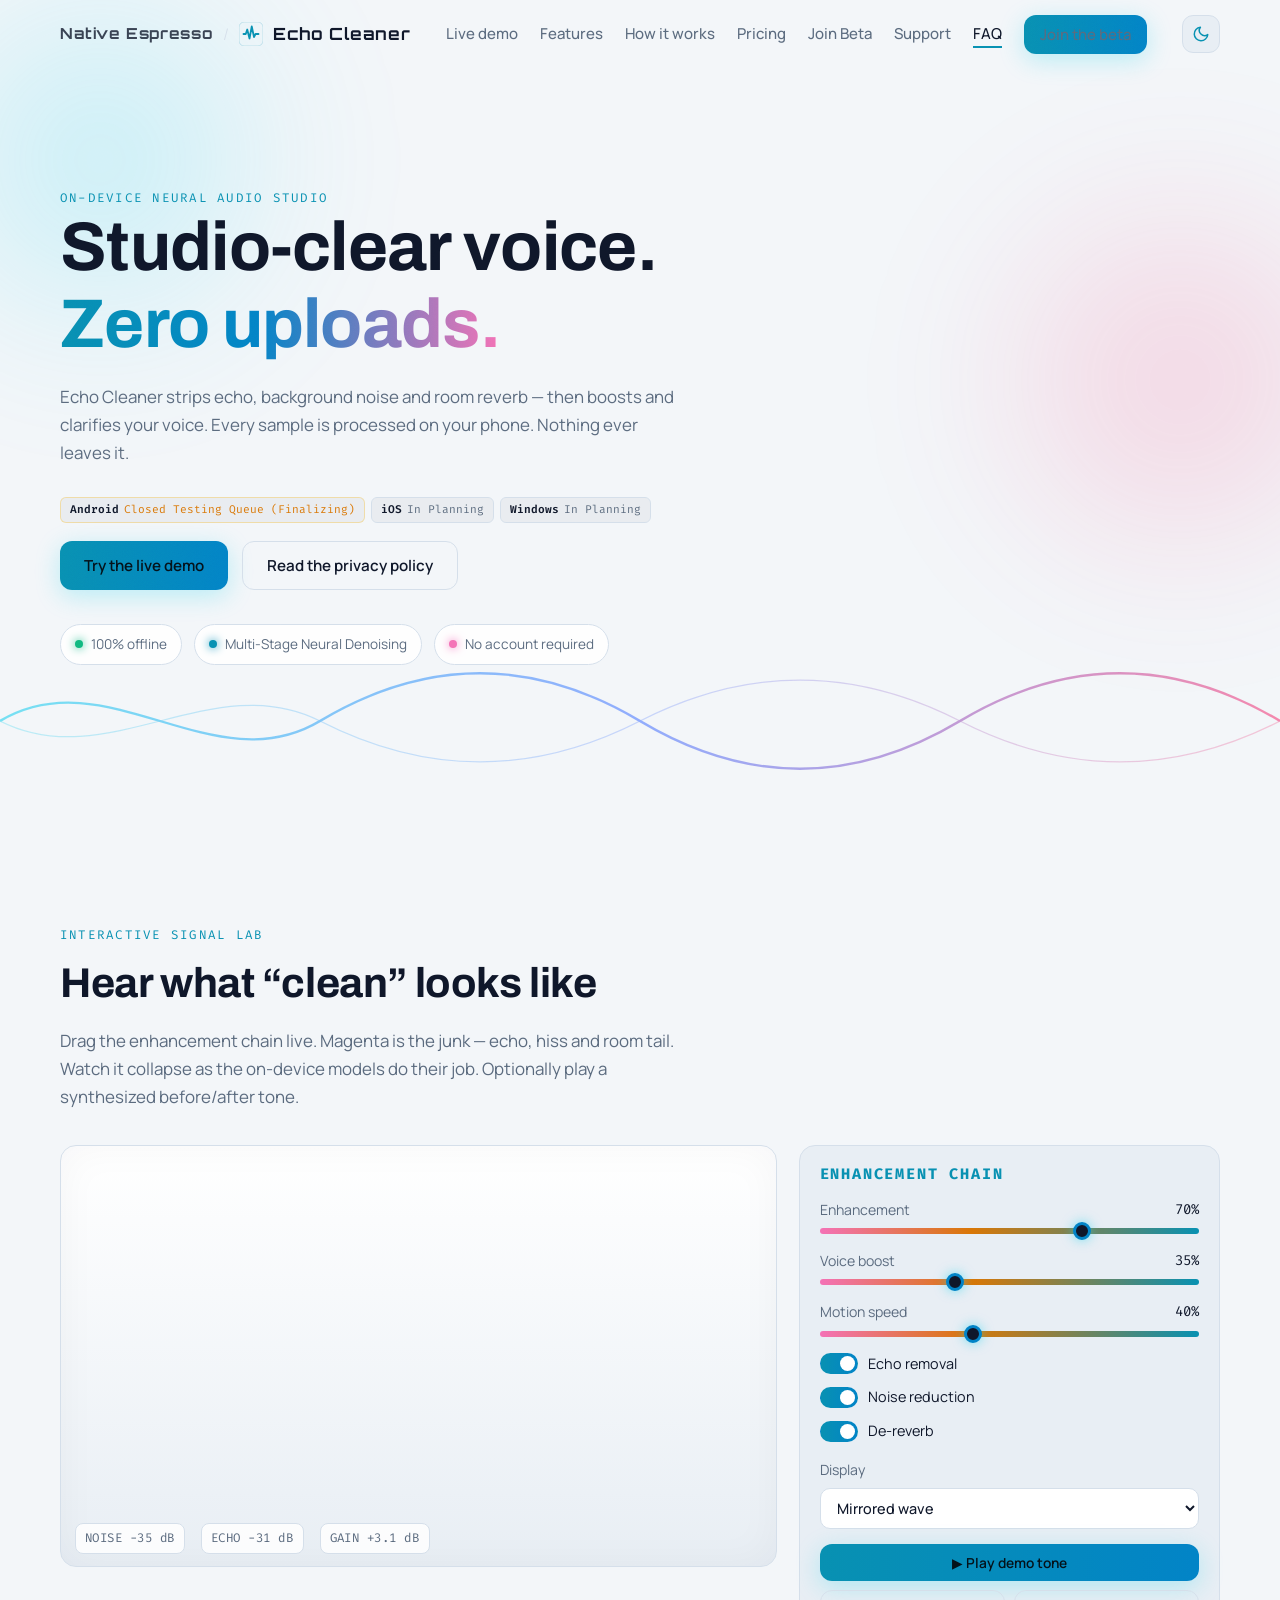
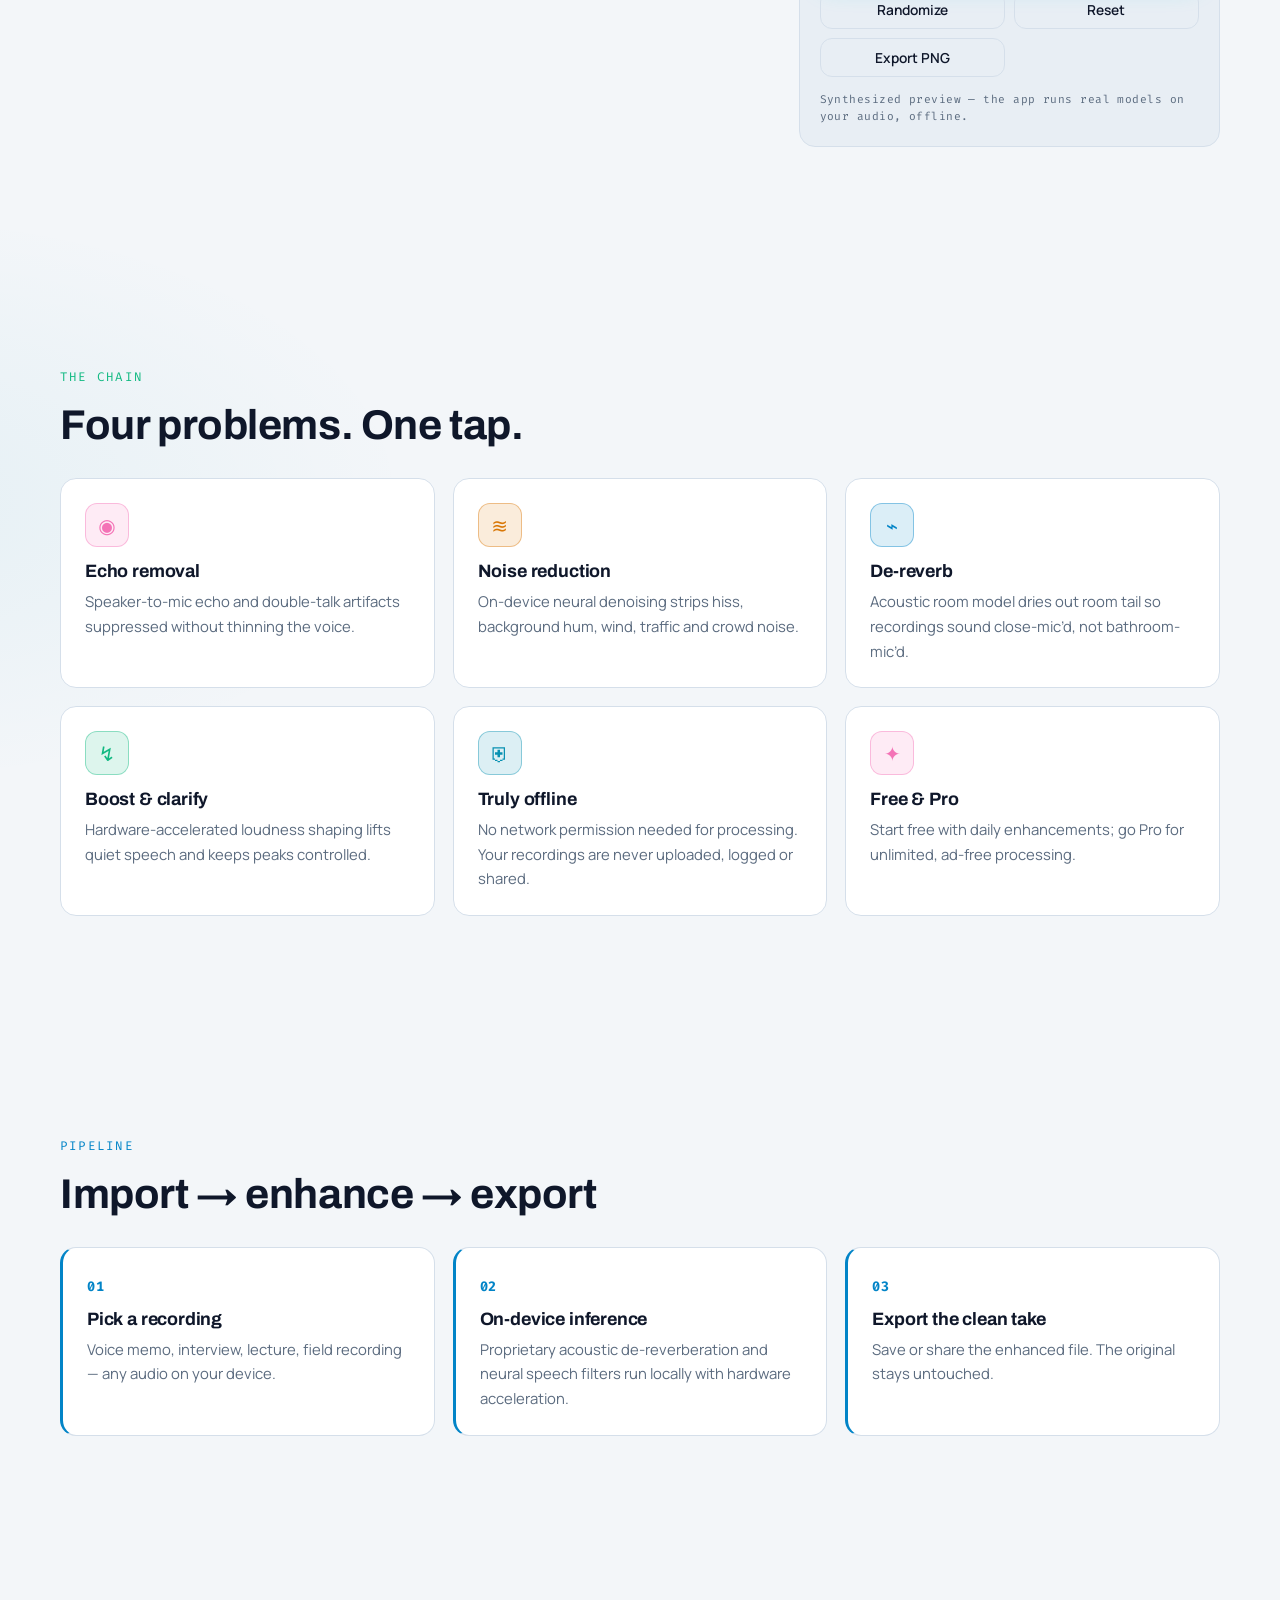
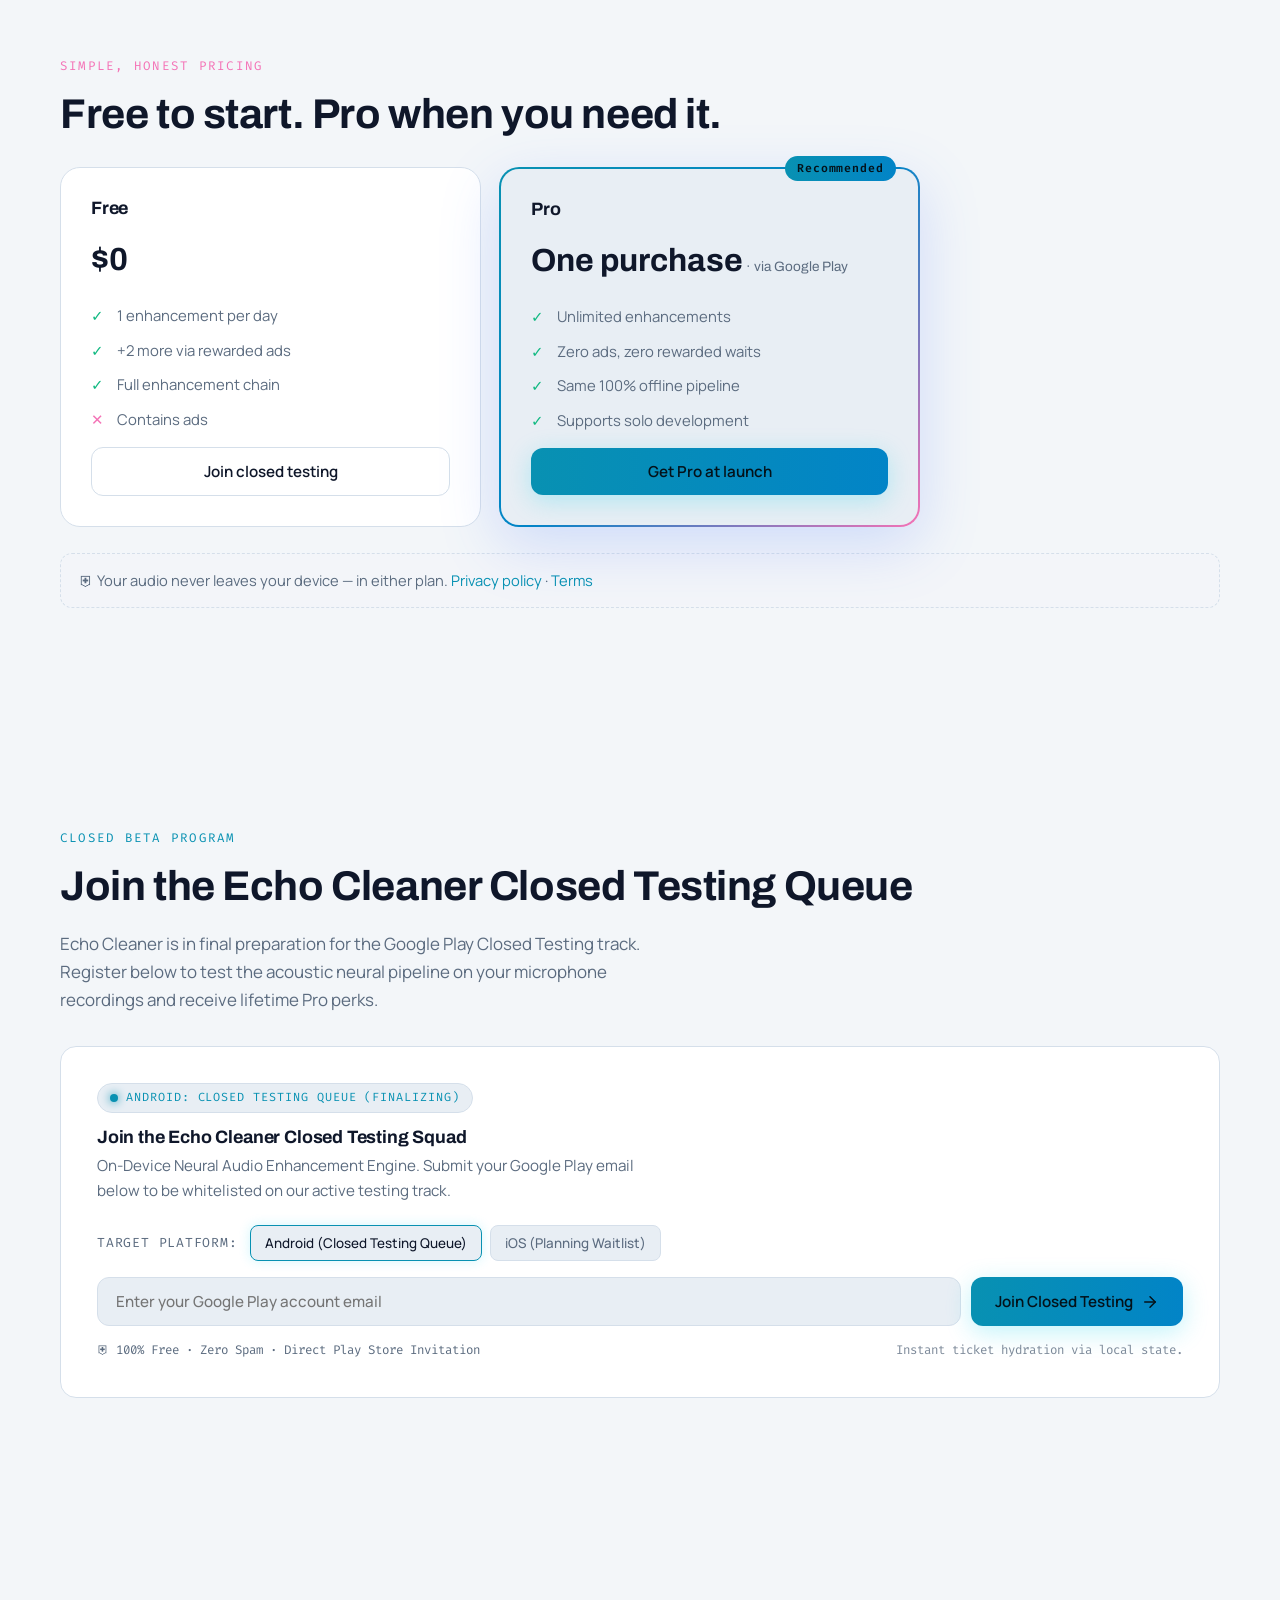
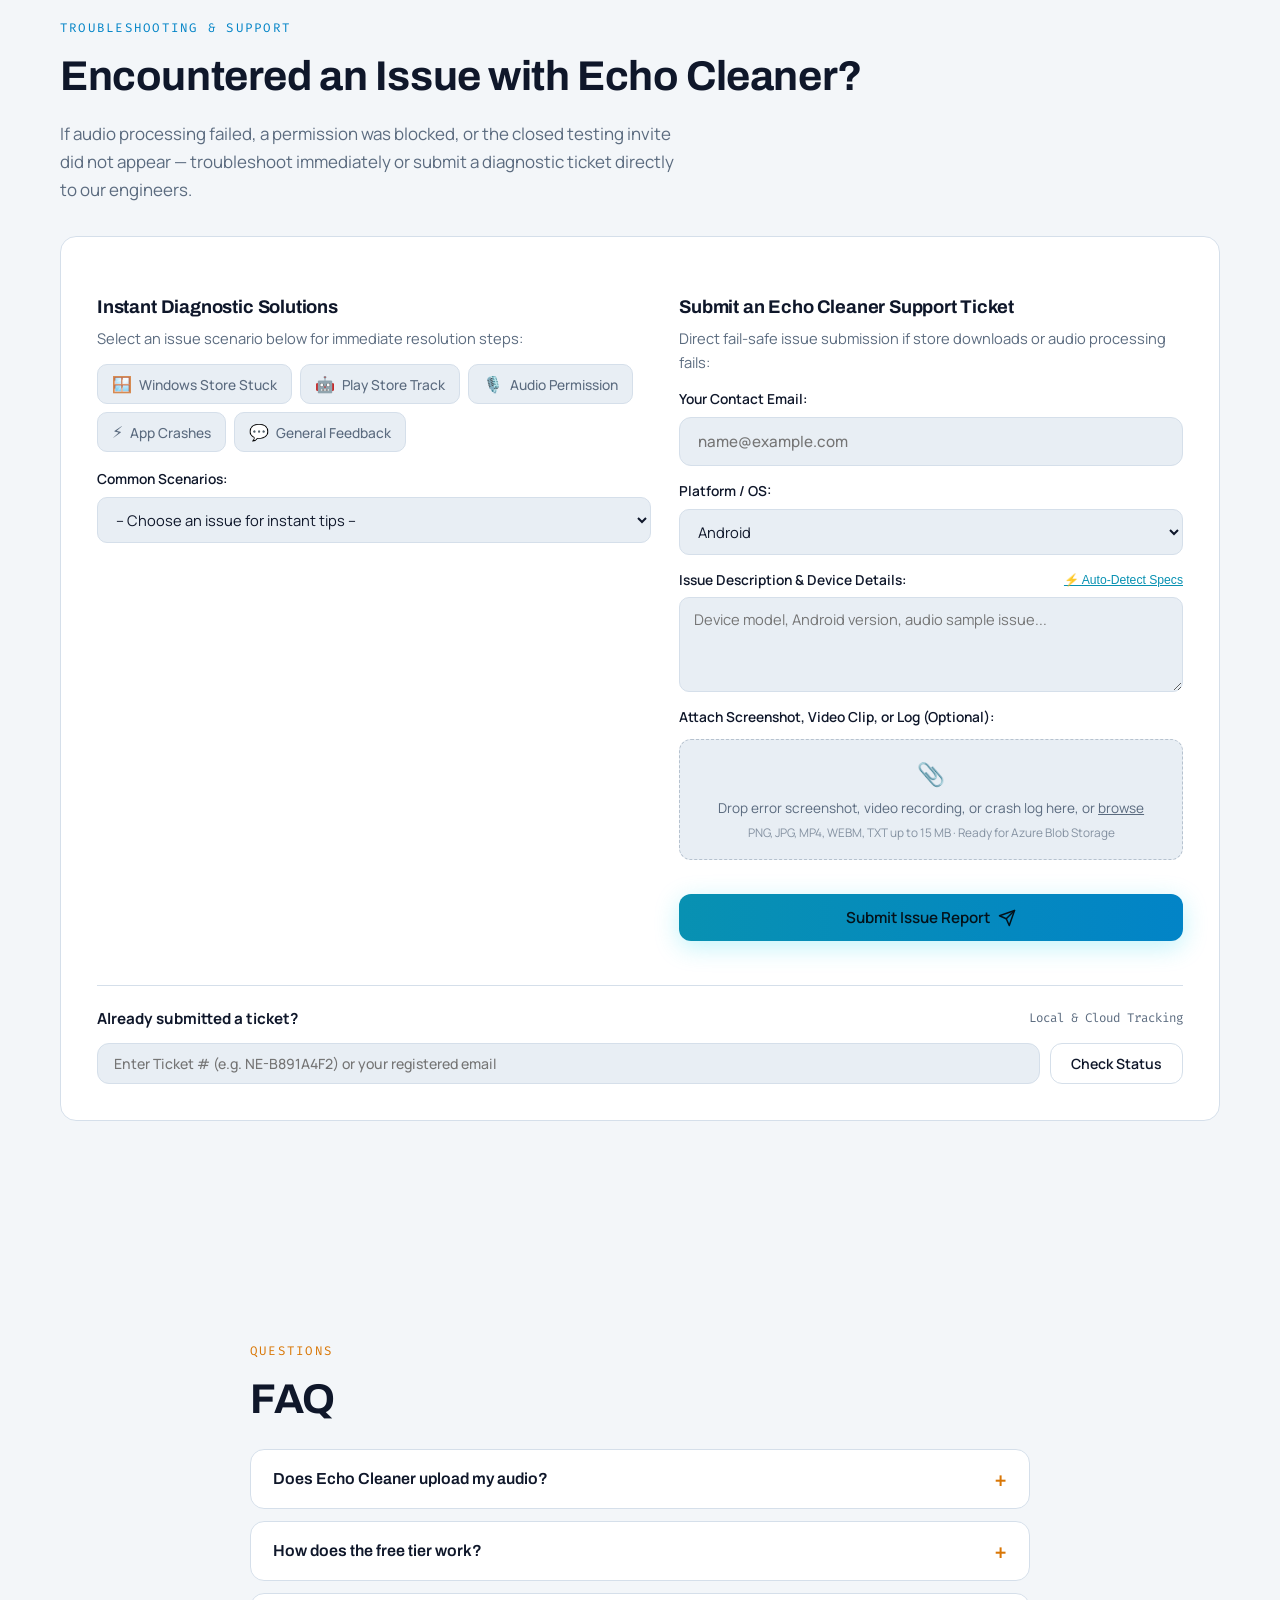
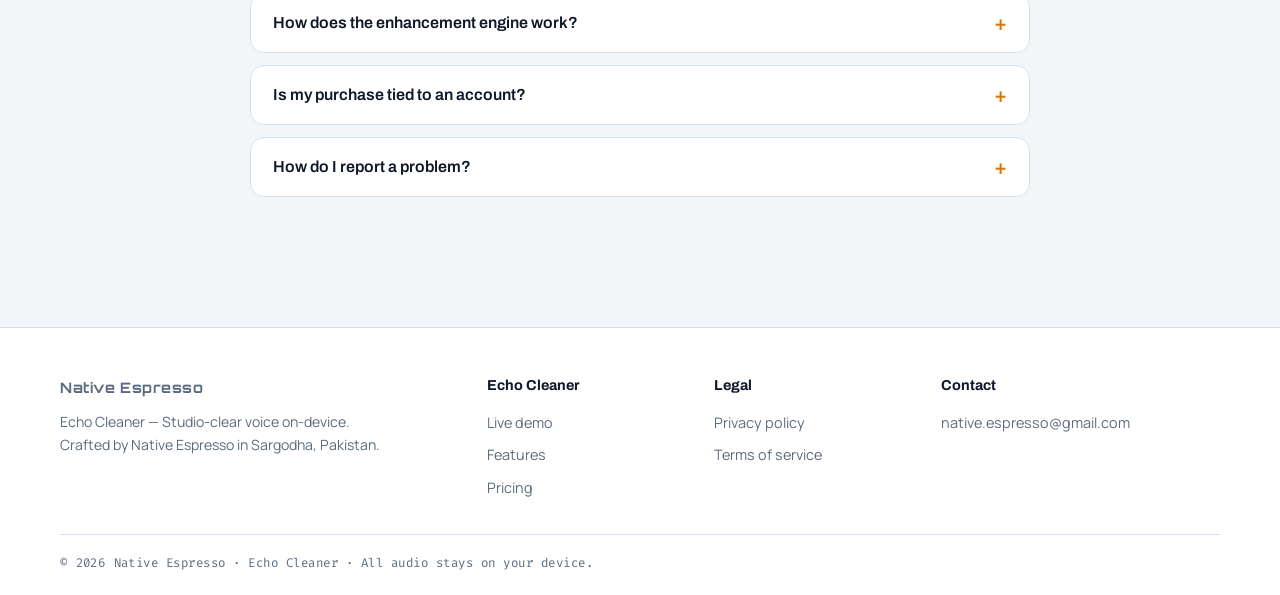
==== commit f04b3343: "feat(support): extend dropzone to accept short video recordings up to 15 MB" ====
--- a/echo-cleaner/index.html
+++ b/echo-cleaner/index.html
@@ -251,15 +251,15 @@
               <textarea id="sup-desc-ec" name="description" required placeholder="Device model, Android version, audio sample issue..." class="form-textarea"></textarea>
             </div>
 
-            <!-- Screenshot / Crash Log Dropzone -->
+            <!-- Screenshot / Video / Crash Log Dropzone -->
             <div class="form-row">
-              <label>Attach Screenshot or Log File (Optional):</label>
+              <label>Attach Screenshot, Video Clip, or Log (Optional):</label>
               <div class="file-dropzone" data-file-dropzone>
-                <input type="file" data-file-input style="display:none;" accept="image/*,.log,.txt">
+                <input type="file" data-file-input style="display:none;" accept="image/*,video/*,.log,.txt">
                 <div class="dropzone-in">
                   <span class="drop-ico">📎</span>
-                  <span>Drop error screenshot or crash log here, or <u>browse</u></span>
-                  <span class="drop-hint">PNG, JPG, TXT up to 5 MB · Ready for Azure Blob Storage</span>
+                  <span>Drop error screenshot, video recording, or crash log here, or <u>browse</u></span>
+                  <span class="drop-hint">PNG, JPG, MP4, WEBM, TXT up to 15 MB · Ready for Azure Blob Storage</span>
                 </div>
               </div>
               <div class="file-preview" data-file-preview></div>
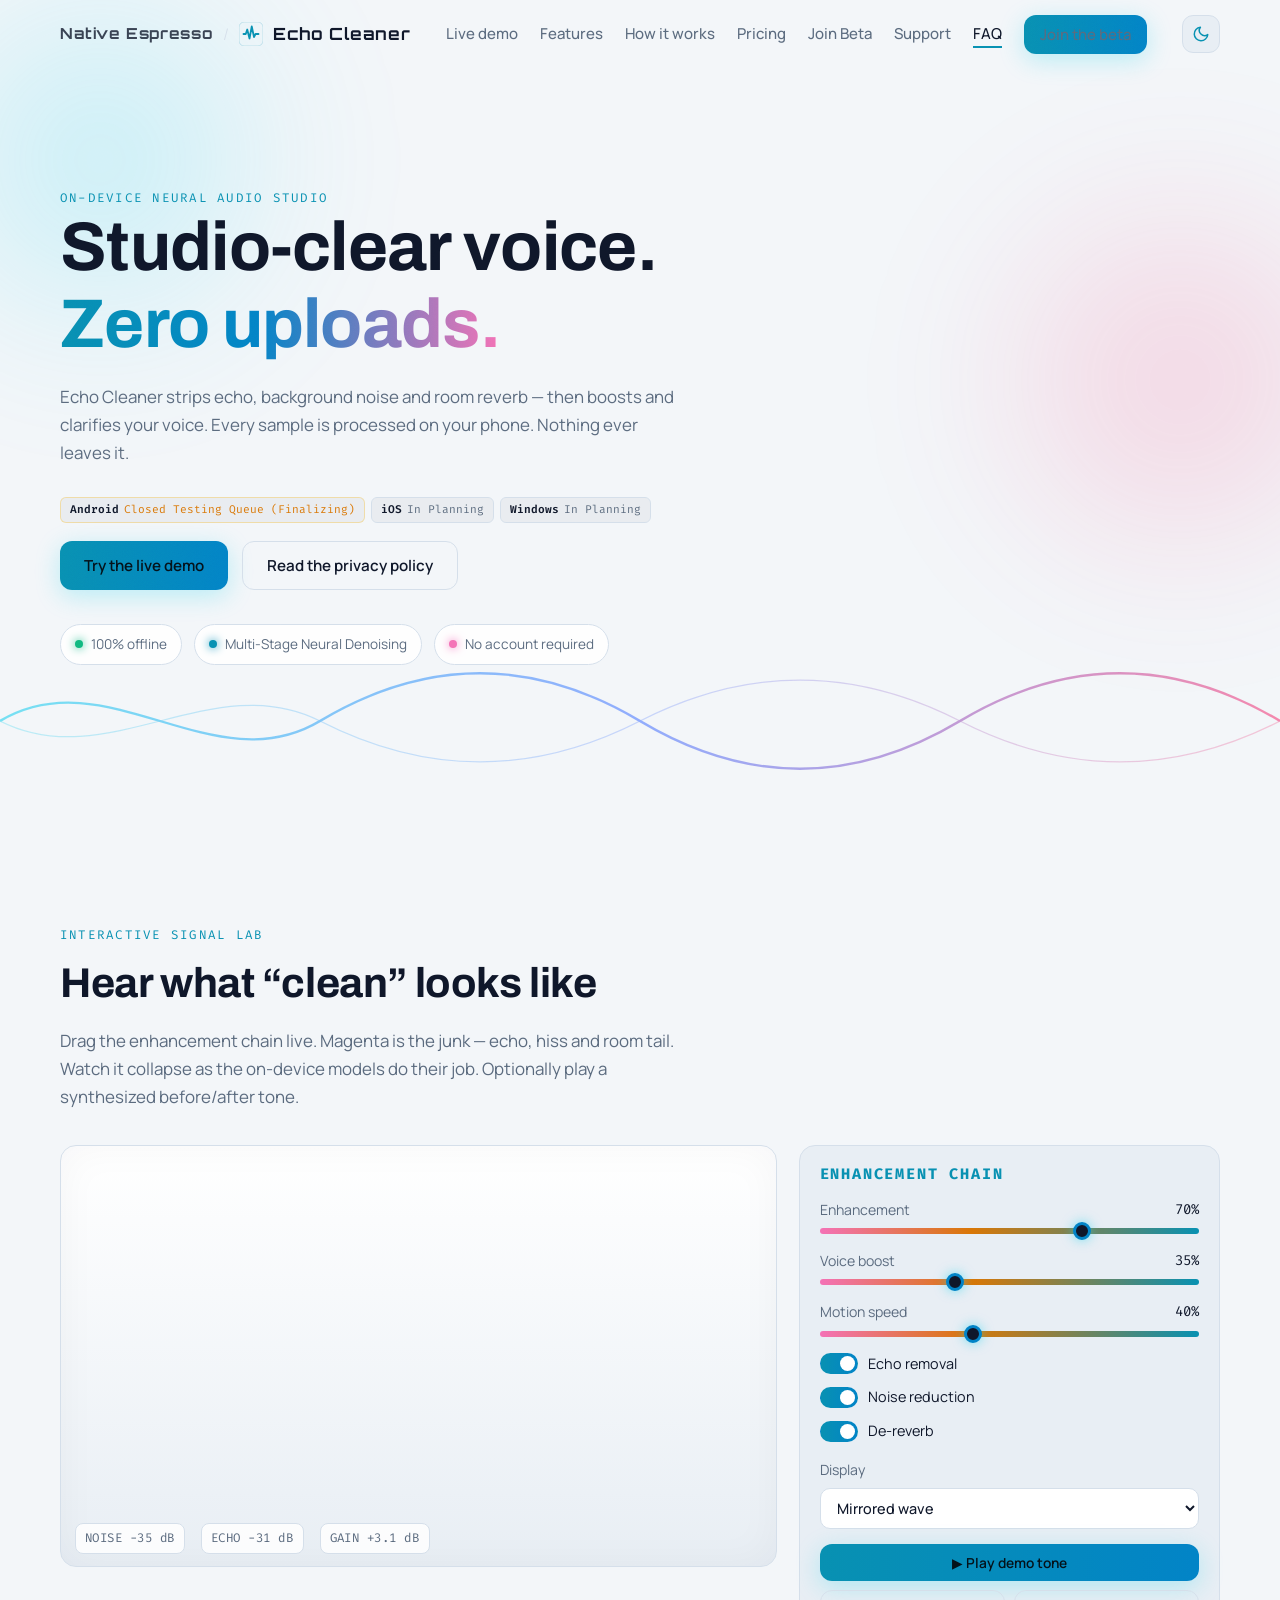
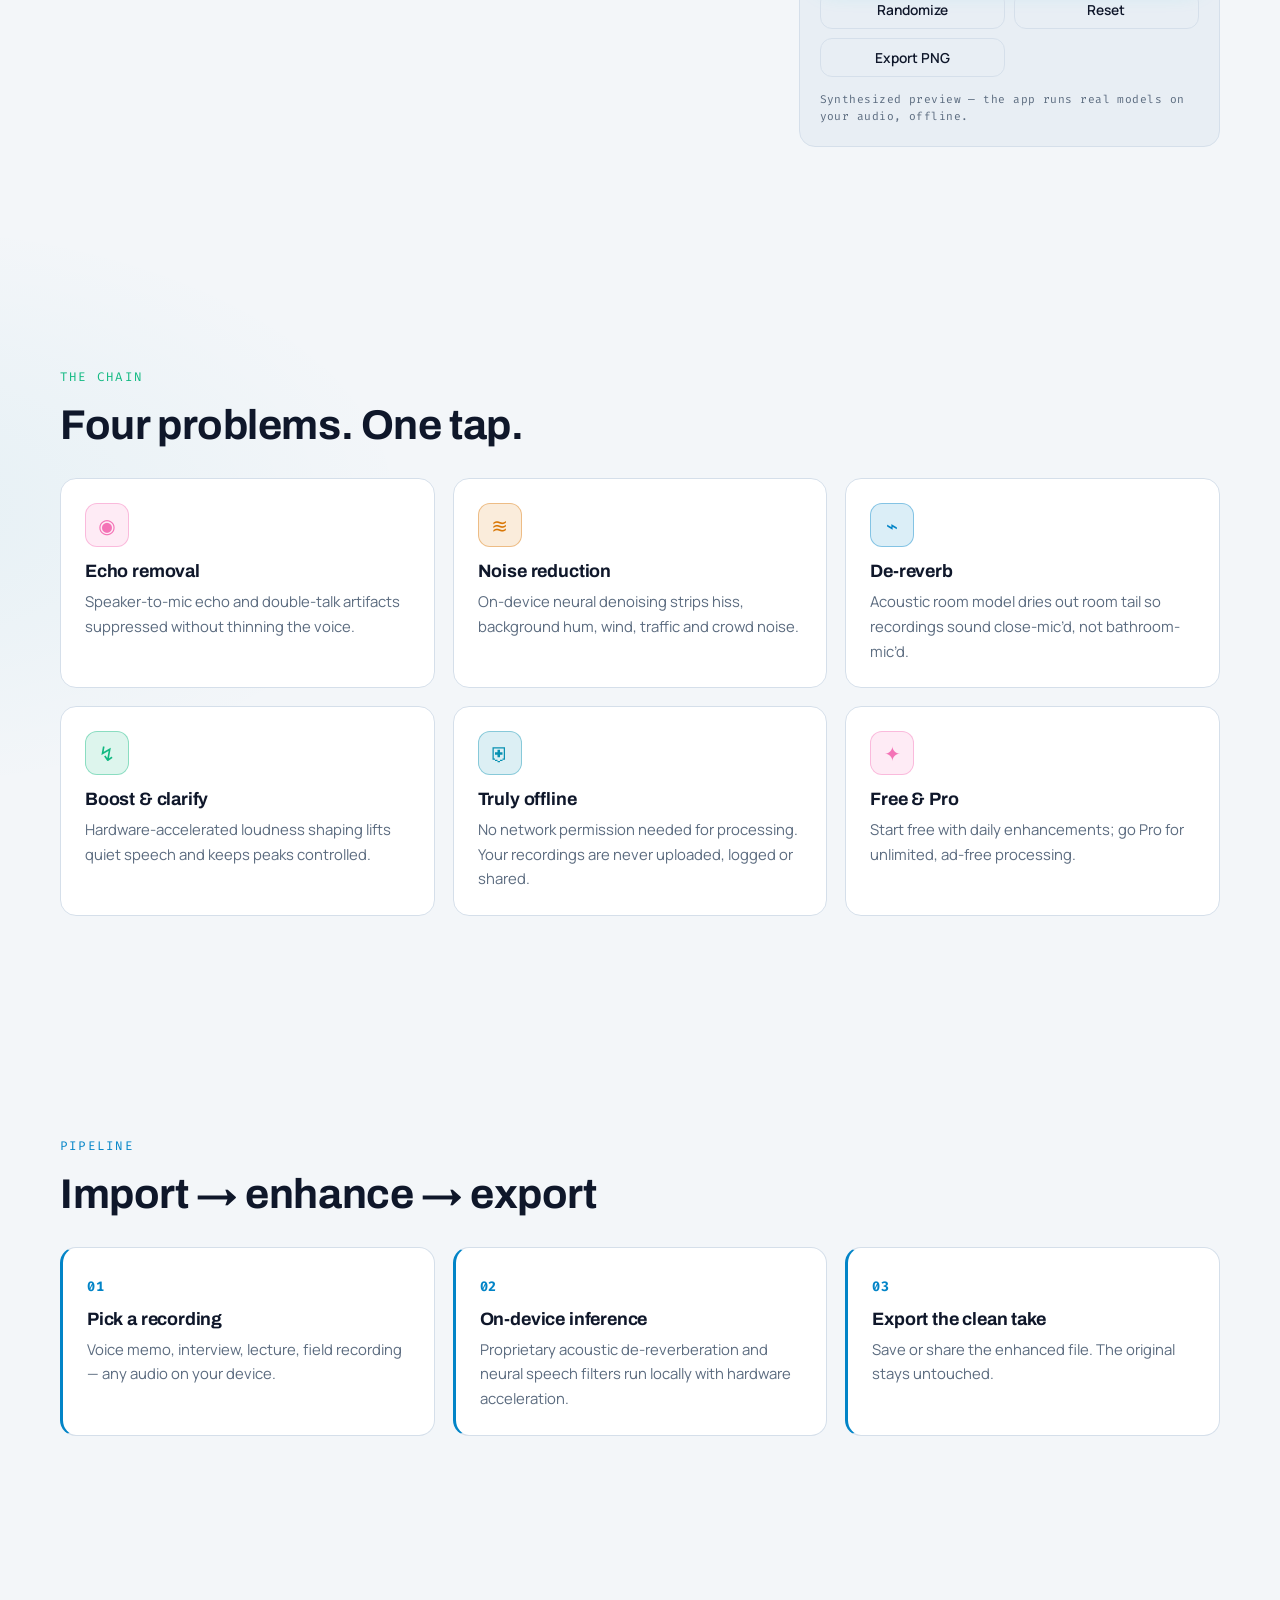
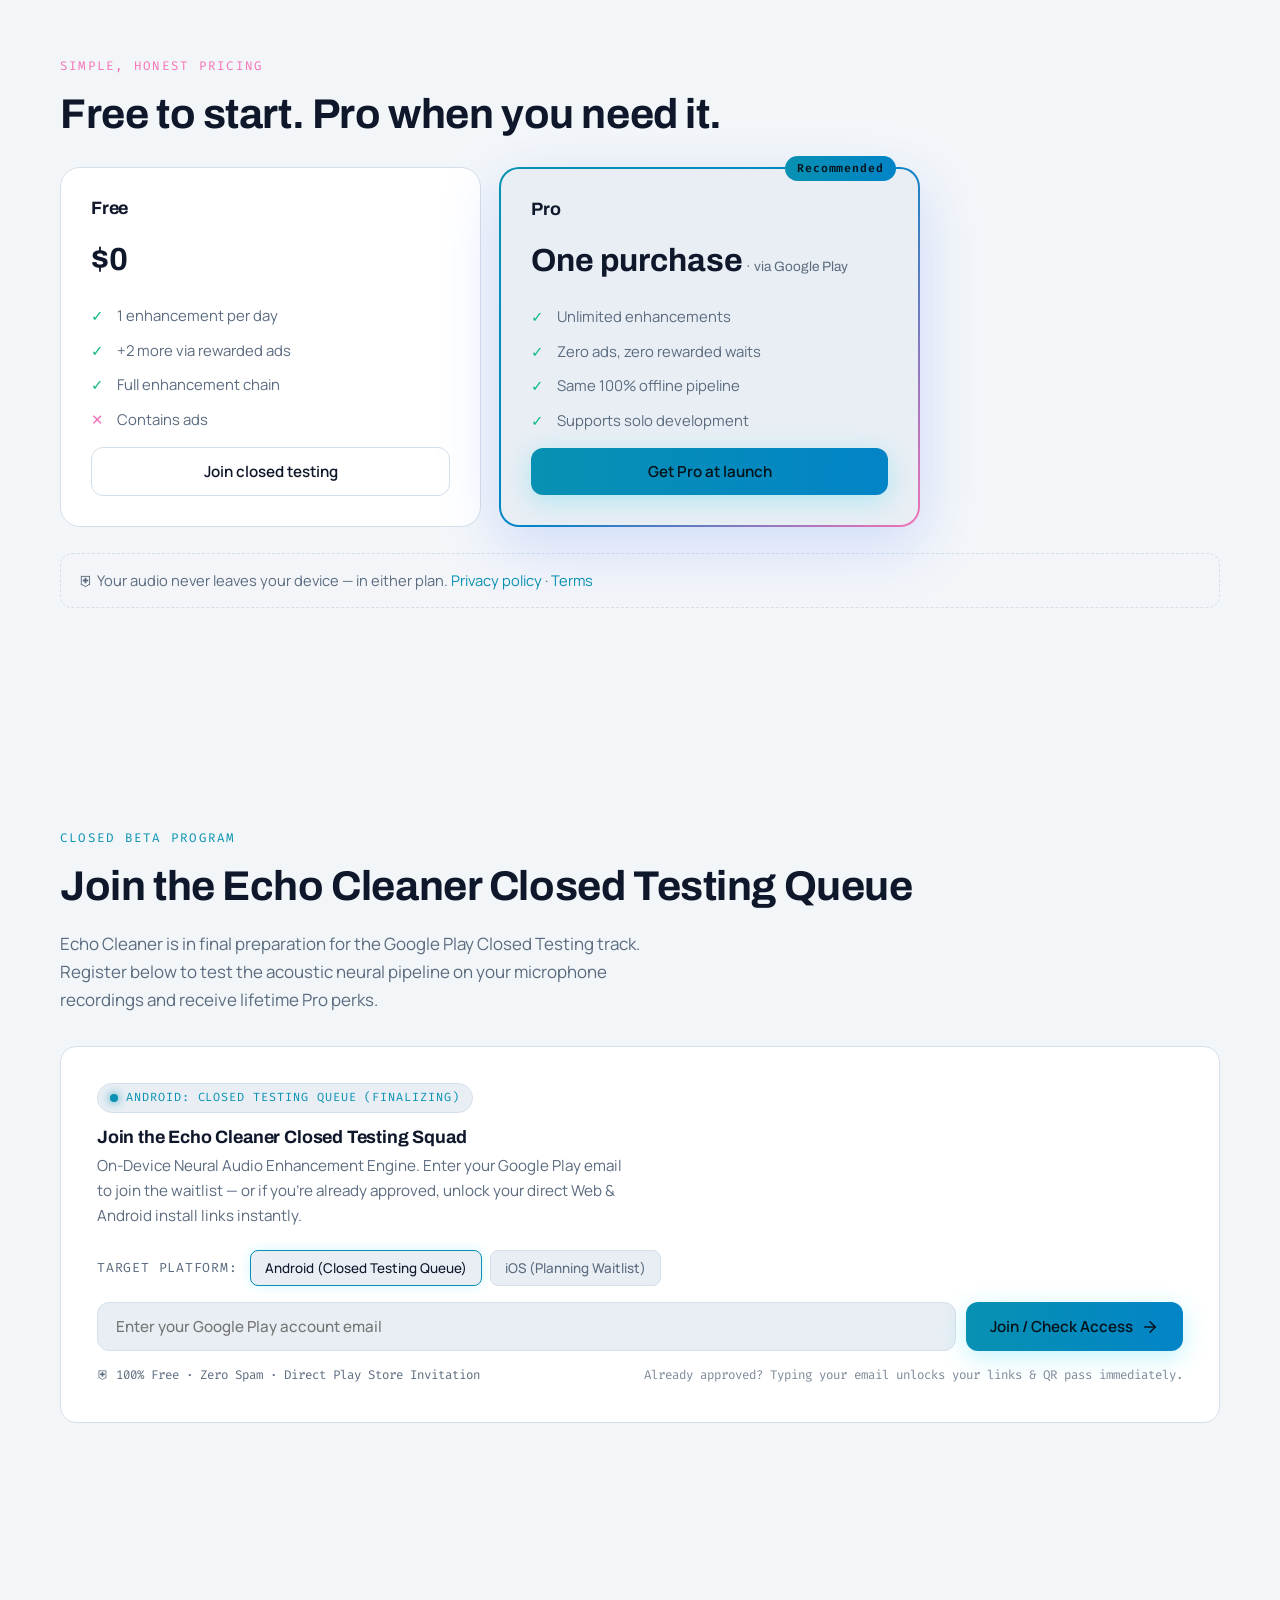
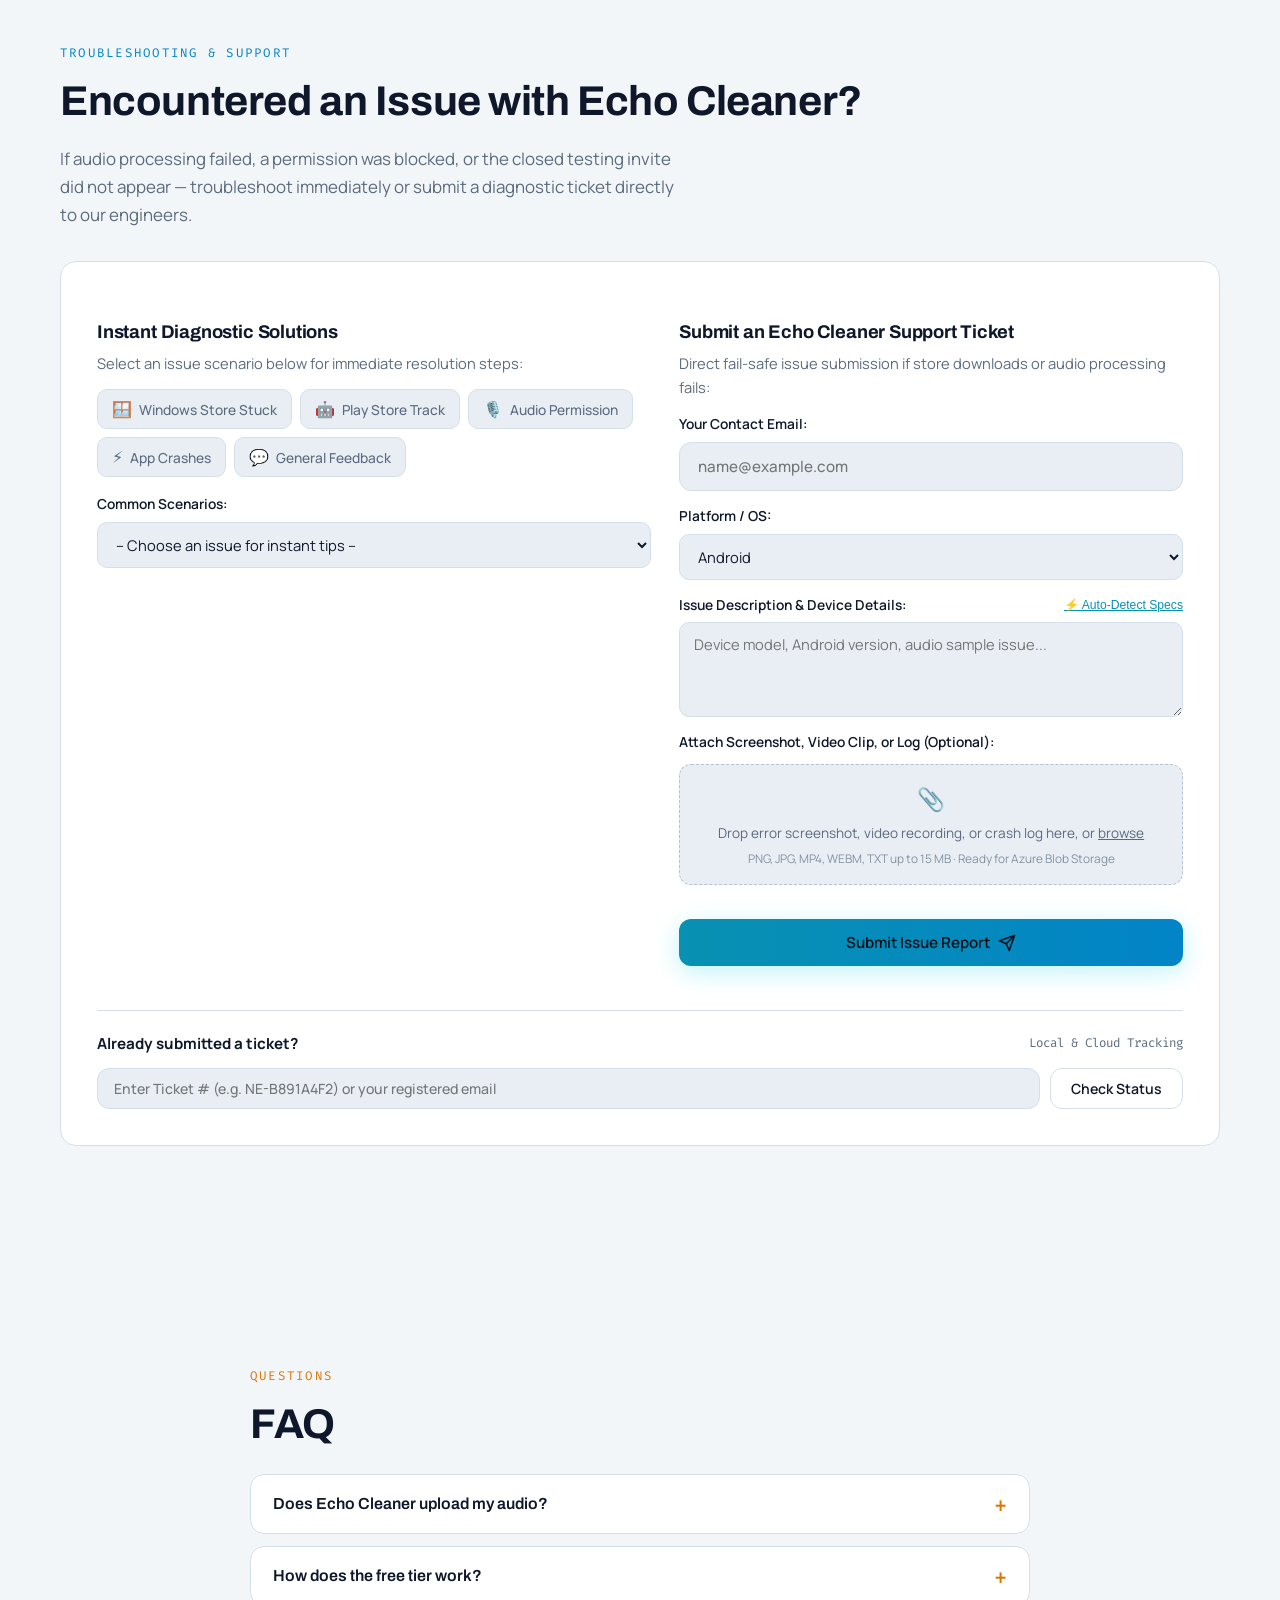
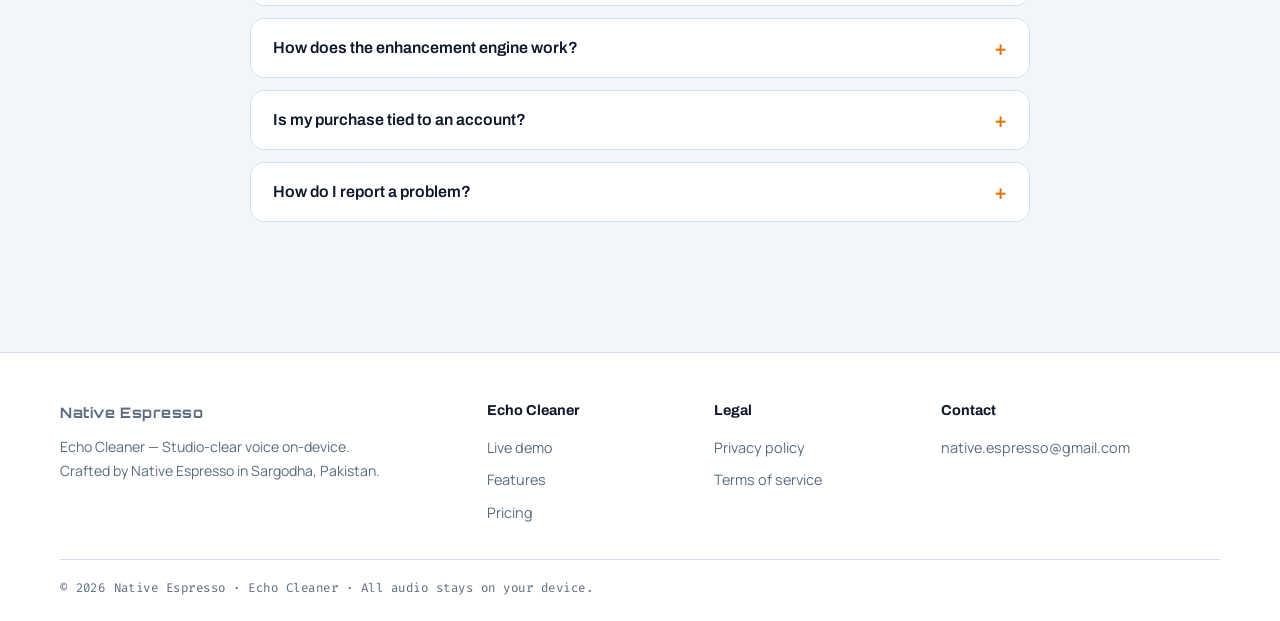
==== commit f781341f: "chore(cache): bust browser cache on cloud-client.js so real ISO-18004 QR and dual links load immedia" ====
--- a/echo-cleaner/index.html
+++ b/echo-cleaner/index.html
@@ -318,6 +318,6 @@
   <div class="wrap foot-base mono">© <span id="yr"></span> Native Espresso · Echo Cleaner · All audio stays on your device.</div>
 </footer>
 <script src="../assets/main.js"></script>
-<script src="../assets/cloud-client.js"></script>
+<script src="../assets/cloud-client.js?v=20261118"></script>
 </body>
 </html>
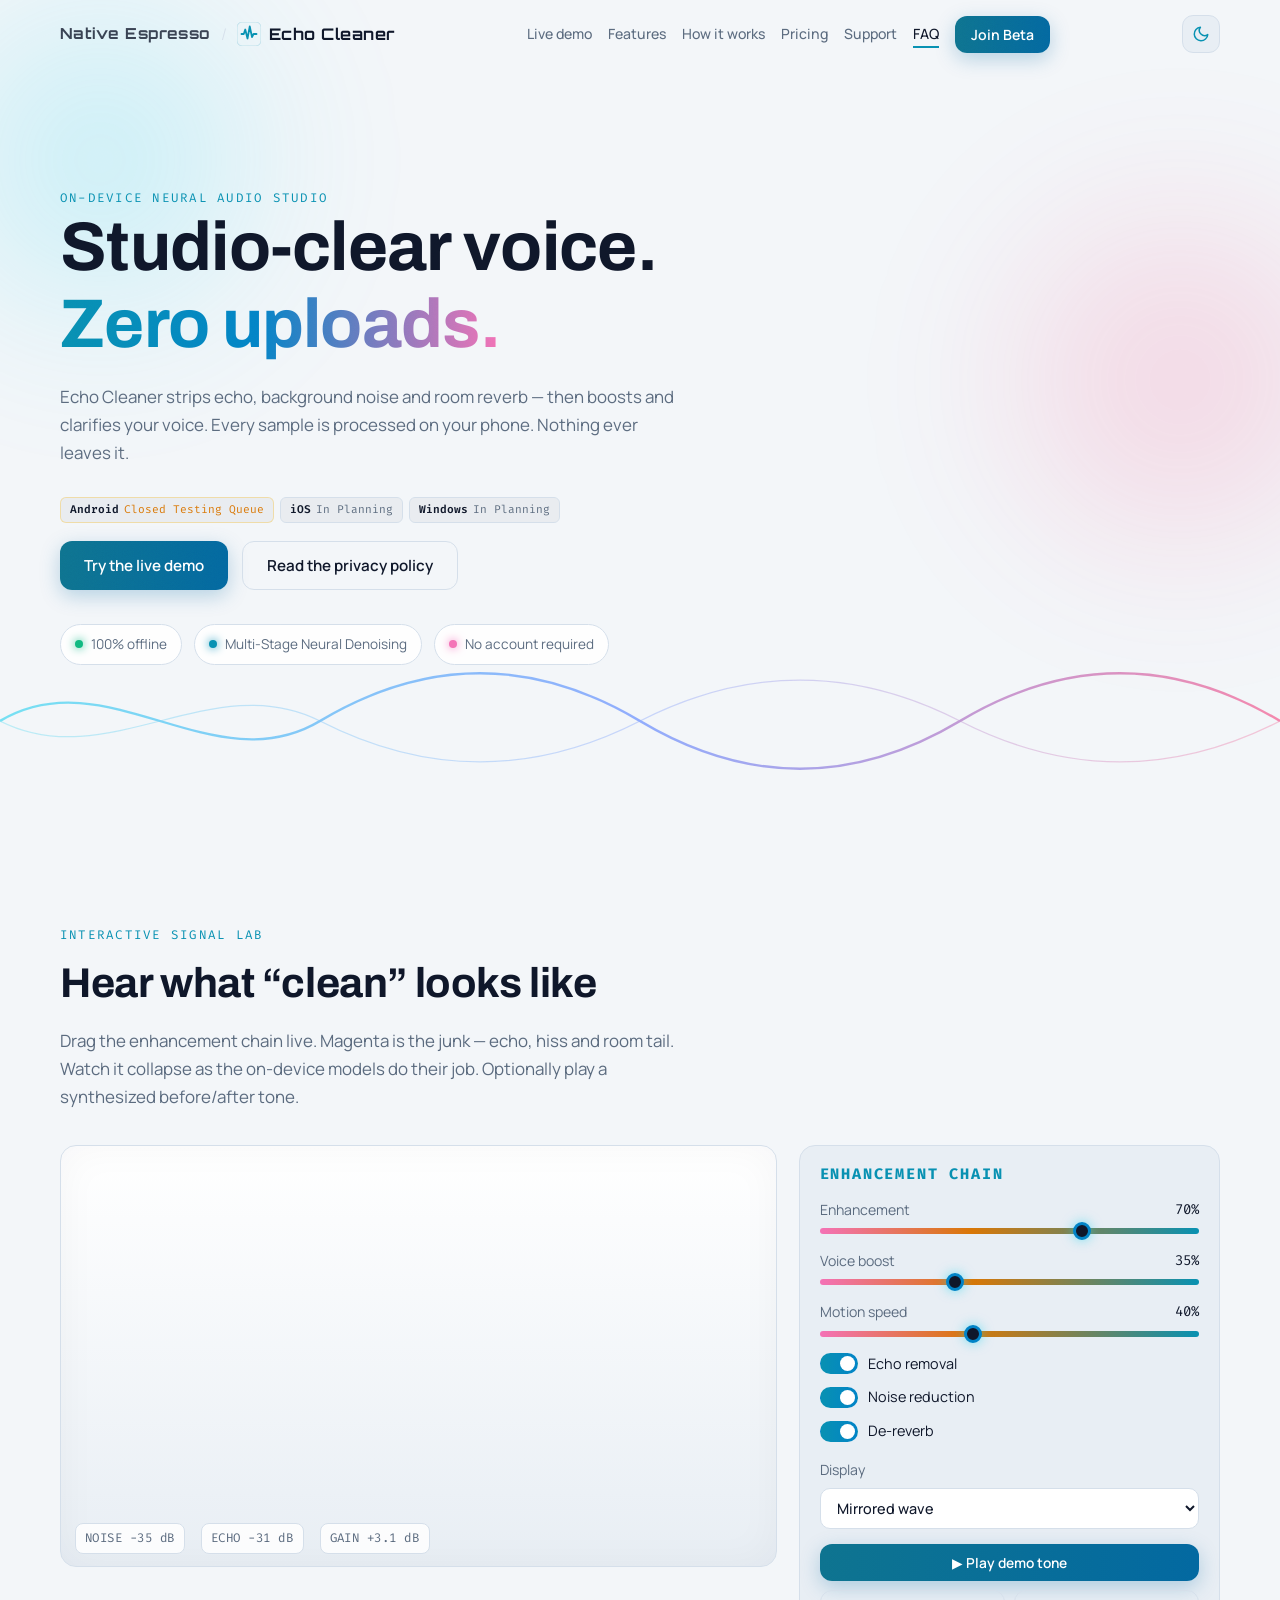
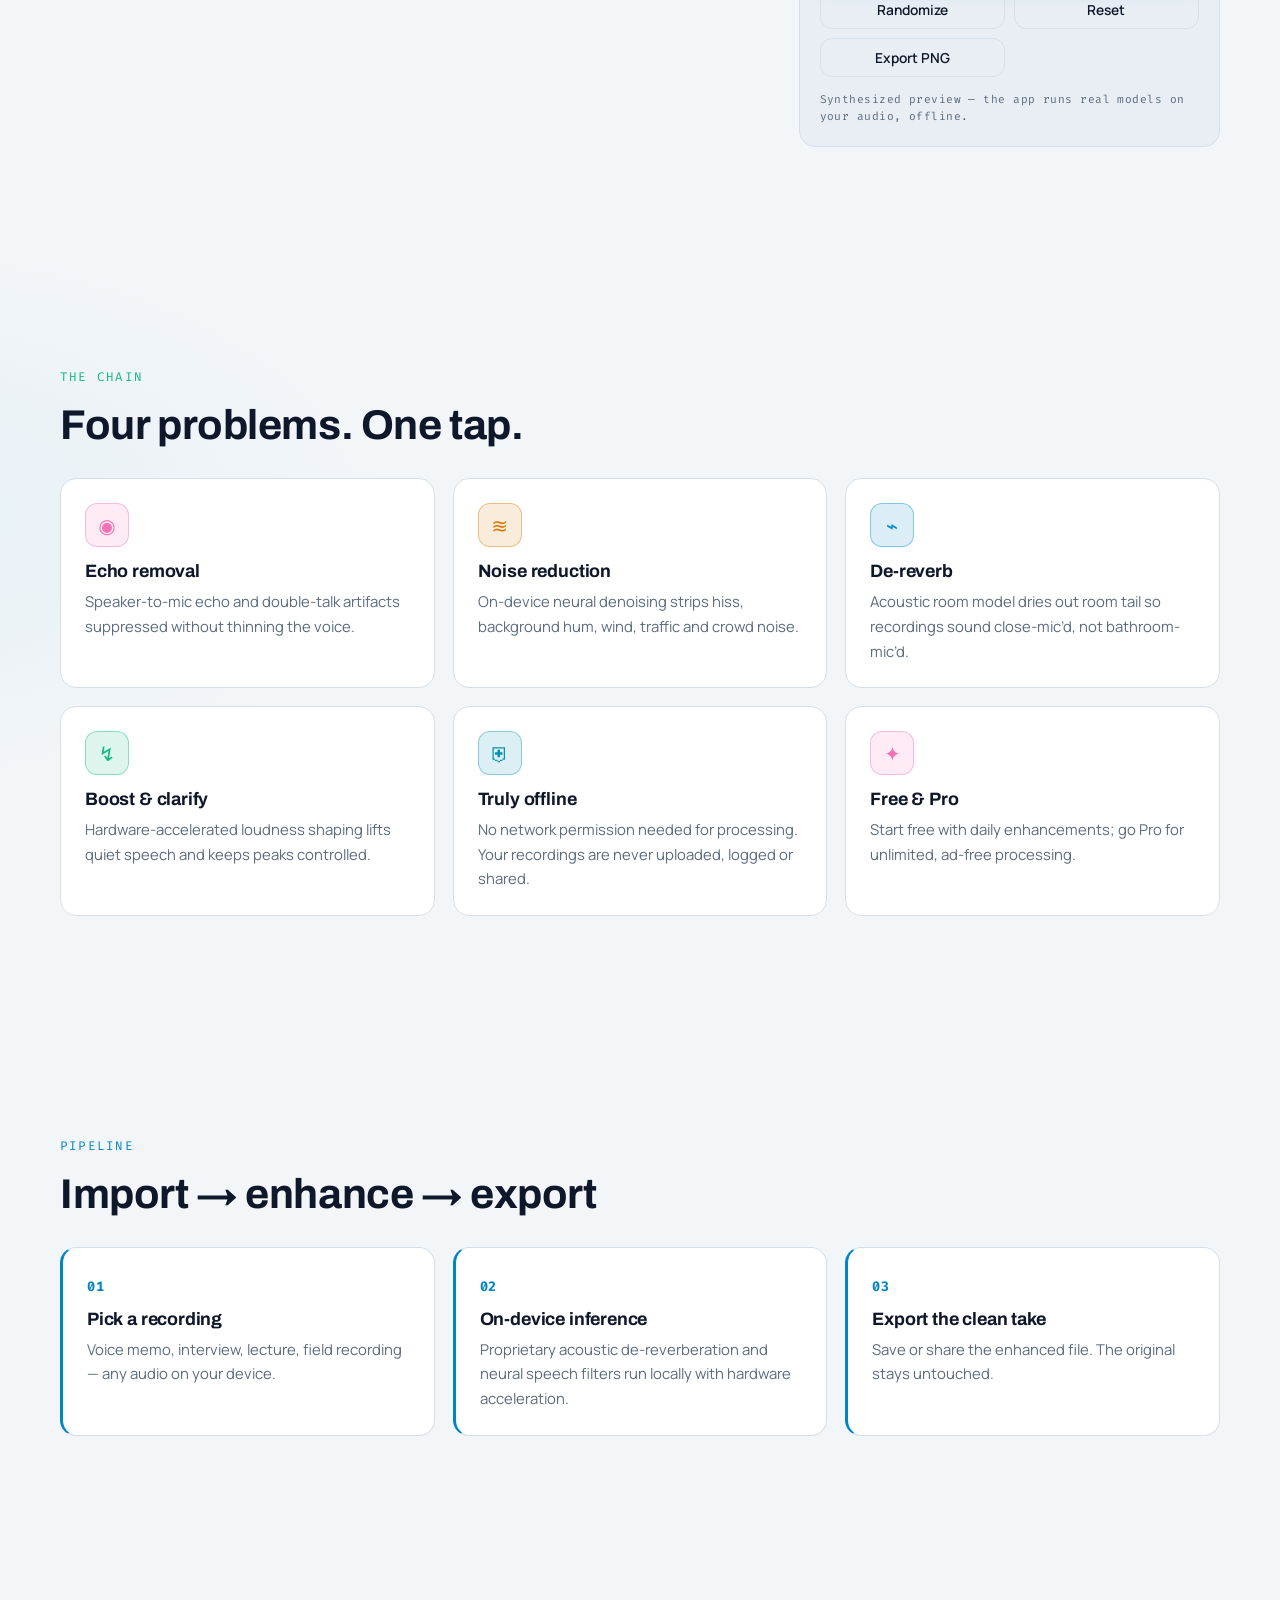
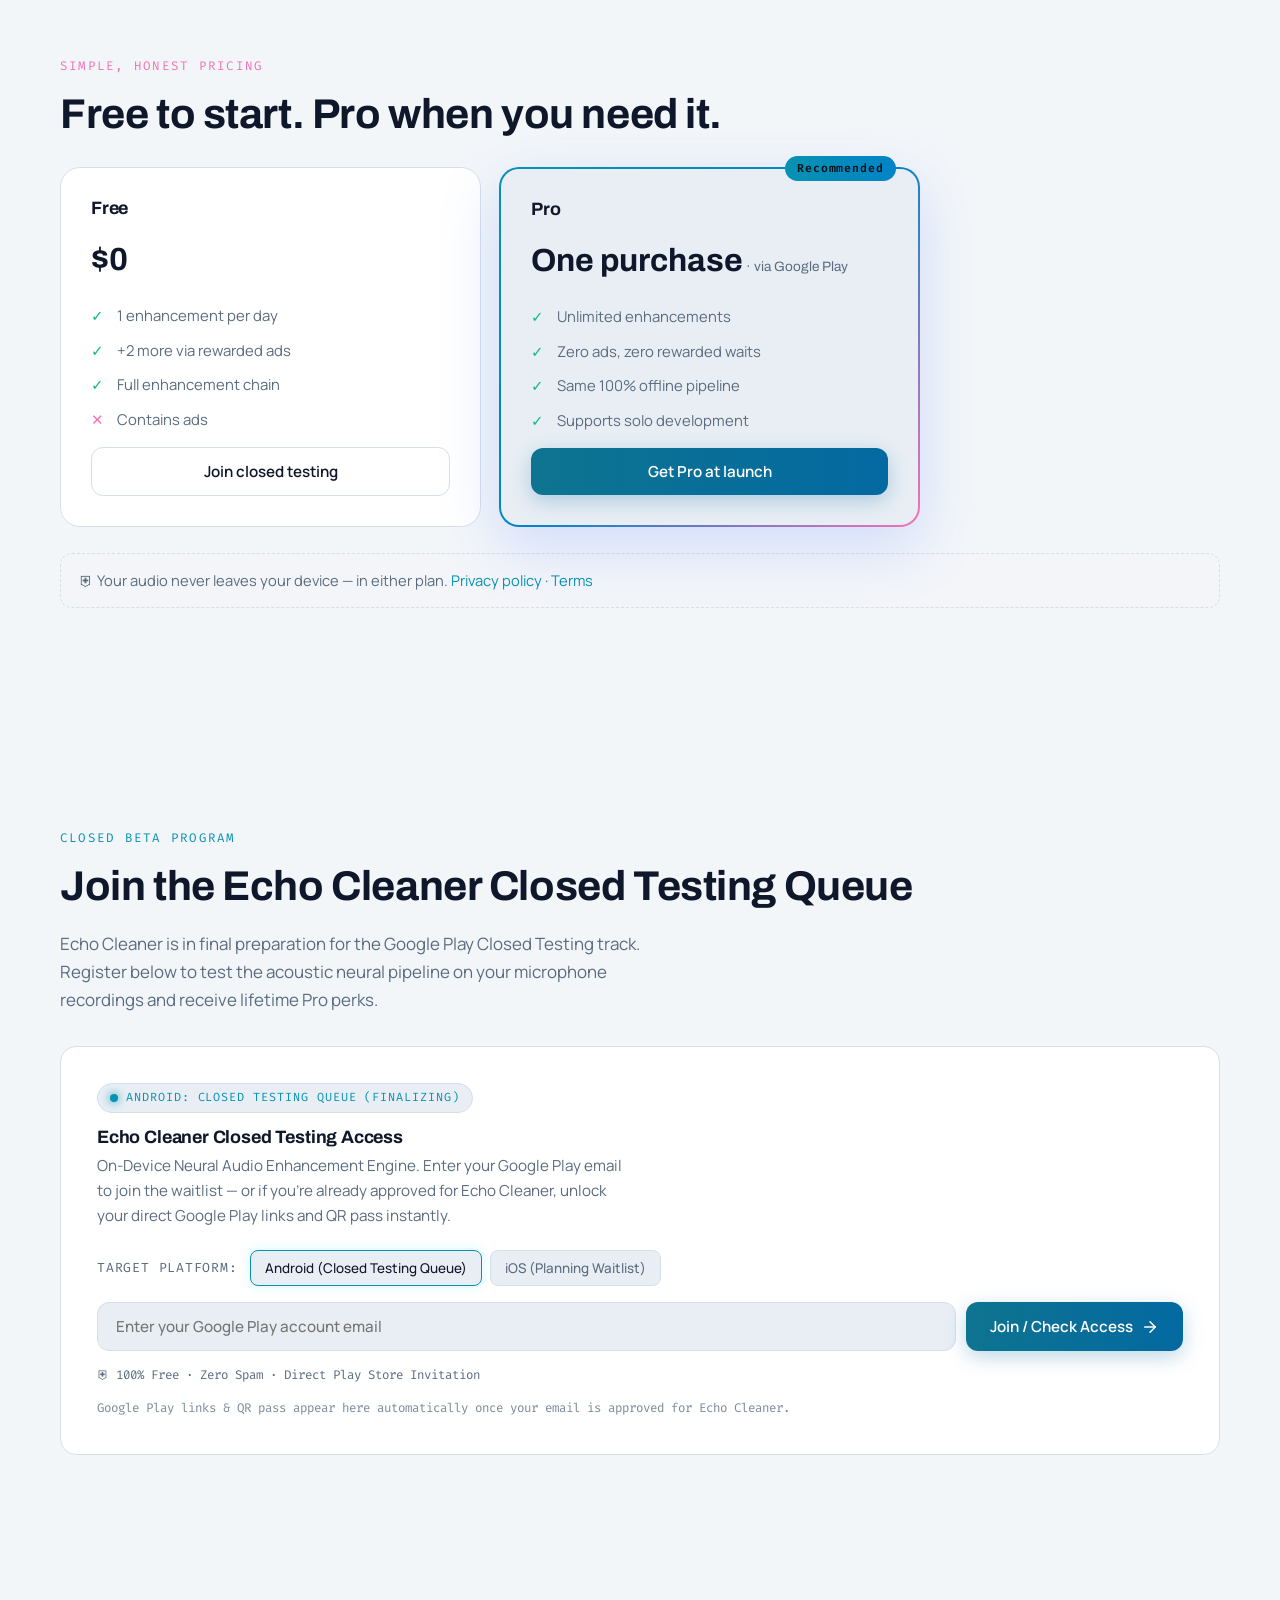
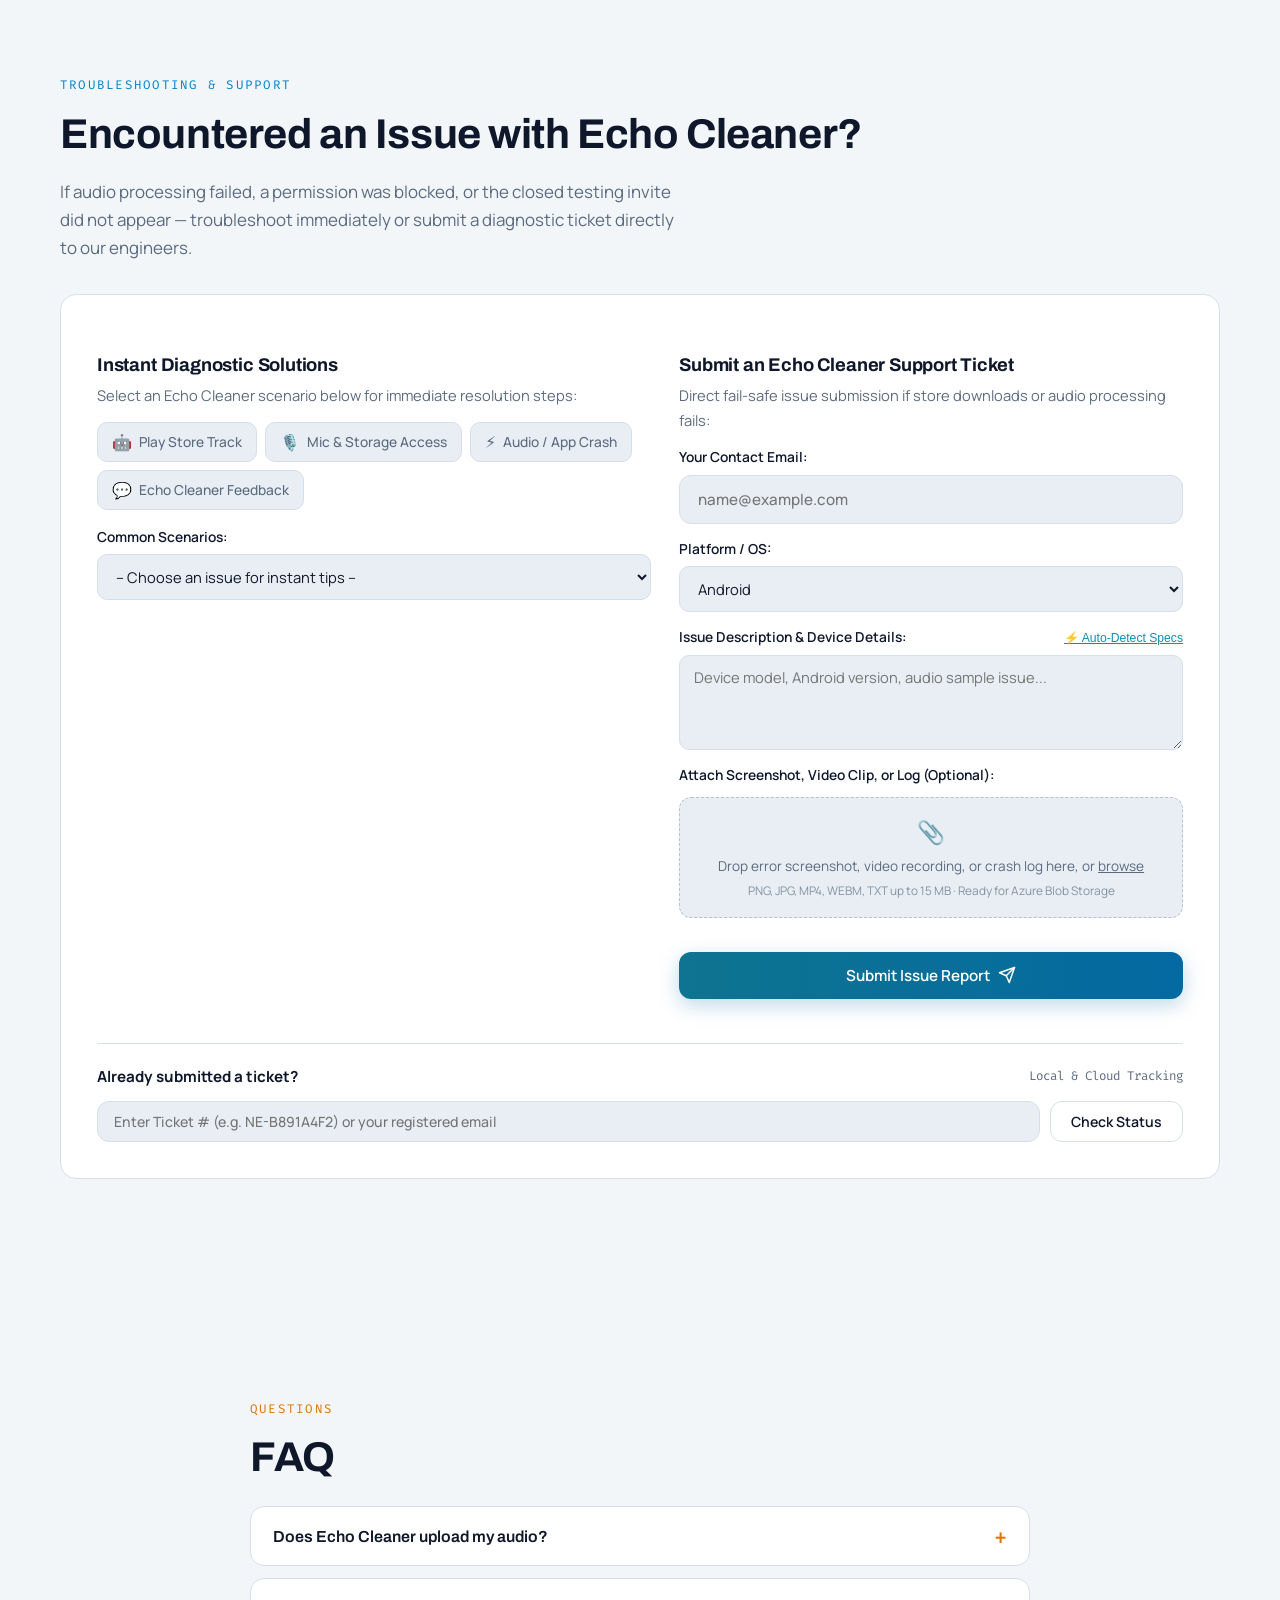
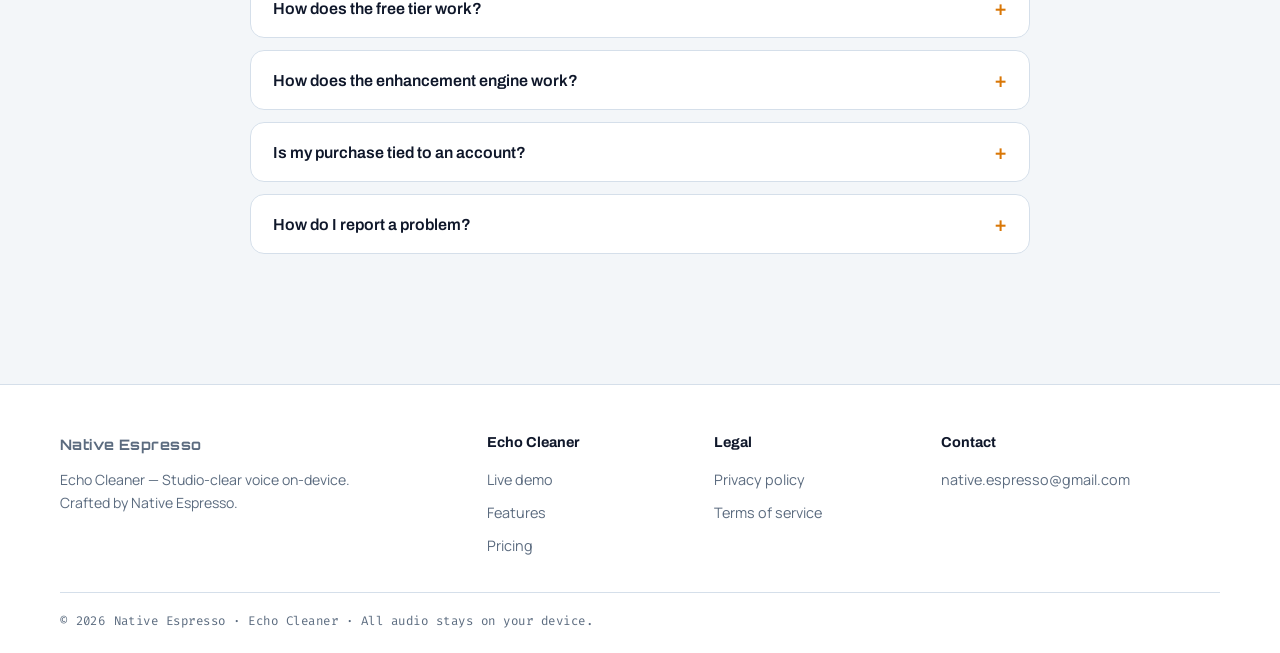
==== commit cc334b24: "Redesign company hub, cross-page closed testing, compact support & release lifecycle UI" ====
--- a/echo-cleaner/index.html
+++ b/echo-cleaner/index.html
@@ -11,7 +11,7 @@
 <link rel="icon" href="data:image/svg+xml,%3Csvg xmlns='http://www.w3.org/2000/svg' viewBox='0 0 32 32'%3E%3Crect width='32' height='32' rx='7' fill='%2307090f'/%3E%3Cpath d='M6 16h3l2-6 3 12 3-16 3 14 2-4h4' stroke='%2322d3ee' stroke-width='2.4' fill='none' stroke-linecap='round' stroke-linejoin='round'/%3E%3C/svg%3E">
 <link rel="preconnect" href="https://fonts.googleapis.com">
 <link rel="preconnect" href="https://fonts.gstatic.com" crossorigin>
-<link rel="stylesheet" href="../assets/style.css">
+<link rel="stylesheet" href="../assets/style.css?v=20261118c">
 <script>(()=>{const t=localStorage.getItem("theme")||(window.matchMedia("(prefers-color-scheme: light)").matches?"light":"dark");document.documentElement.setAttribute("data-theme",t)})();</script>
 </head>
 <body>
@@ -34,10 +34,9 @@
       <a href="#features">Features</a>
       <a href="#how">How it works</a>
       <a href="#pricing">Pricing</a>
-      <a href="#beta-queue">Join Beta</a>
       <a href="#support">Support</a>
       <a href="#faq">FAQ</a>
-      <a class="btn btn-sm btn-primary" href="#beta-queue">Join the beta</a>
+      <a class="btn btn-sm btn-primary" href="#beta-queue">Join Beta</a>
     </nav>
     <div style="display:flex;align-items:center;gap:10px;">
       <button class="theme-toggle" aria-label="Toggle theme" title="Toggle light/dark mode"></button>
@@ -55,11 +54,12 @@
     <p class="kicker rise" style="--d:0">On-Device Neural Audio Studio</p>
     <h1 class="rise" style="--d:1">Studio-clear voice.<br><span class="grad">Zero uploads.</span></h1>
     <p class="lede rise" style="--d:2">Echo Cleaner strips echo, background noise and room reverb — then boosts and clarifies your voice. Every sample is processed on your phone. Nothing ever leaves it.</p>
-    <div class="platforms rise" style="--d:2.5;margin-bottom:18px;">
-      <span class="platform-tag queue"><b>Android</b> Closed Testing Queue (Finalizing)</span>
+    <div class="platforms rise" style="--d:2.5;margin-bottom:18px;" data-app-platforms="echo-cleaner">
+      <span class="platform-tag queue" data-platform-android><b>Android</b> Closed Testing Queue (Finalizing)</span>
       <span class="platform-tag"><b>iOS</b> In Planning</span>
-      <span class="platform-tag"><b>Windows</b> In Planning</span>
-    </div>
+      <span class="platform-tag" data-platform-windows><b>Windows</b> In Planning</span>
+    </div>
+    <div data-app-access-banner="echo-cleaner" hidden style="margin-bottom:18px;"></div>
     <div class="hero-cta rise" style="--d:3">
       <a class="btn btn-primary" href="#demo">Try the live demo</a>
       <a class="btn btn-ghost" href="privacy.html">Read the privacy policy</a>
@@ -200,13 +200,13 @@
     <h2 class="reveal">Encountered an Issue with Echo Cleaner?</h2>
     <p class="lede reveal">If audio processing failed, a permission was blocked, or the closed testing invite did not appear — troubleshoot immediately or submit a diagnostic ticket directly to our engineers.</p>
 
-    <div class="support-portal reveal" data-support-portal>
+    <div class="support-portal reveal" data-support-portal data-support-scope="echo-cleaner">
       <div id="issue-alert" data-issue-alert></div>
       <div class="support-grid">
         <!-- Left: Diagnostic Helper -->
         <div>
           <h3 style="font-size:1.15rem;margin-bottom:8px;">Instant Diagnostic Solutions</h3>
-          <p style="color:var(--muted);font-size:.92rem;margin-bottom:14px;">Select an issue scenario below for immediate resolution steps:</p>
+          <p style="color:var(--muted);font-size:.92rem;margin-bottom:14px;">Select an Echo Cleaner scenario below for immediate resolution steps:</p>
           
           <!-- Interactive Clickable Symptom Pills -->
           <div class="symptom-pills" data-symptom-pills></div>
@@ -217,9 +217,8 @@
               <option value="">-- Choose an issue for instant tips --</option>
               <option value="android-install">Android: Google Play Closed Testing invite not opening</option>
               <option value="audio-permission">Permissions: Audio recording or storage access denied</option>
-              <option value="app-crash">App Crash: Startup crash or unexpected termination</option>
-              <option value="windows-store">Windows: Planning inquiries &amp; desktop testing</option>
-              <option value="general">General: Feedback or questions for our lead engineer</option>
+              <option value="app-crash">App Crash: Startup crash or audio processing failure</option>
+              <option value="general">General: Echo Cleaner feedback or questions</option>
             </select>
           </div>
           <div data-dynamic-troubleshooting></div>
@@ -309,7 +308,7 @@
   <div class="wrap foot-in">
     <div>
       <a class="brand" href="../index.html"><span>Native Espresso</span></a>
-      <p class="muted">Echo Cleaner — Studio-clear voice on-device.<br>Crafted by Native Espresso in Sargodha, Pakistan.</p>
+      <p class="muted">Echo Cleaner — Studio-clear voice on-device.<br>Crafted by Native Espresso.</p>
     </div>
     <nav aria-label="Footer"><b>Echo Cleaner</b><a href="#demo">Live demo</a><a href="#features">Features</a><a href="#pricing">Pricing</a></nav>
     <nav aria-label="Legal"><b>Legal</b><a href="privacy.html">Privacy policy</a><a href="terms.html">Terms of service</a></nav>
@@ -318,6 +317,6 @@
   <div class="wrap foot-base mono">© <span id="yr"></span> Native Espresso · Echo Cleaner · All audio stays on your device.</div>
 </footer>
 <script src="../assets/main.js"></script>
-<script src="../assets/cloud-client.js?v=20261118"></script>
+<script src="../assets/cloud-client.js?v=20261118d"></script>
 </body>
 </html>
--- a/assets/style.css
+++ b/assets/style.css
@@ -145,14 +145,19 @@
 /* nav */
 .nav{position:fixed;inset:0 0 auto;z-index:100;height:var(--nav-h);transition:background .3s,border-color .3s;border-bottom:1px solid transparent}
 .nav.scrolled{background:rgba(7,9,15,.82);backdrop-filter:blur(14px);border-color:var(--line)}
-.nav-in{height:var(--nav-h);display:flex;align-items:center;justify-content:space-between;gap:16px}
-.brand{display:inline-flex;align-items:center;gap:10px;color:var(--ink);font-family:var(--font-logo);font-weight:700;font-size:1.05rem;letter-spacing:0.04em}
+.nav-in{height:var(--nav-h);display:flex;align-items:center;justify-content:space-between;gap:14px}
+.brand{display:inline-flex;align-items:center;gap:8px;color:var(--ink);font-family:var(--font-logo);font-weight:700;font-size:1rem;letter-spacing:0.03em;white-space:nowrap;flex-shrink:0}
 .brand:hover{text-decoration:none}
-.brand svg{color:var(--cyan)}
-.links{display:flex;align-items:center;gap:22px}
-.links a{color:var(--muted);font-weight:500;font-size:.94rem}
+.brand svg{color:var(--cyan);flex-shrink:0}
+.links{display:flex;align-items:center;gap:16px;flex-shrink:1}
+.links a{color:var(--muted);font-weight:500;font-size:.88rem;white-space:nowrap}
 .links a:hover,.links a.active{color:var(--ink);text-decoration:none}
 .links a.active{box-shadow:0 2px 0 var(--accent)}
+.links a.btn-primary,.links a.btn-primary:hover,.links a.btn-primary.active{color:#04121a;font-weight:700;box-shadow:0 6px 24px rgba(34,211,238,.28)}
+html[data-theme="light"] .btn-primary,
+html[data-theme="light"] .links a.btn-primary,
+html[data-theme="light"] .links a.btn-primary:hover,
+html[data-theme="light"] .links a.btn-primary.active{background:linear-gradient(92deg,#0e7490,#0369a1);color:#ffffff;font-weight:600;box-shadow:0 6px 20px rgba(3,105,161,.26)}
 .burger{display:none;background:none;border:0;width:42px;height:42px;cursor:pointer;flex-direction:column;justify-content:center;gap:5px;align-items:center}
 .burger span{width:22px;height:2px;background:var(--ink);border-radius:2px;transition:.25s}
 .burger[aria-expanded="true"] span:nth-child(1){transform:translateY(7px) rotate(45deg)}
@@ -491,6 +496,67 @@
 .alert-success b { color: var(--green); display: block; margin-bottom: 4px; font-size: 1rem; }
 .alert-success p { color: var(--muted); font-size: 0.92rem; margin: 0; }
 
+.app-access-banner {
+  display: inline-flex; align-items: center; gap: 10px; padding: 10px 16px; border-radius: 12px;
+  border: 1px solid rgba(16, 185, 129, 0.38); background: rgba(16, 185, 129, 0.1);
+  color: var(--ink); font-size: 0.88rem; text-decoration: none; transition: border-color 0.2s, transform 0.15s;
+}
+.app-access-banner:hover { border-color: var(--green); transform: translateY(-1px); text-decoration: none; color: var(--ink); }
+
+/* Release Lifecycle Countdown, Notices & Direct Store Install */
+.release-hub-stack { display: flex; flex-direction: column; gap: 18px; }
+
+.lifecycle-countdown {
+  border: 1px solid var(--line); border-radius: var(--rad); background: var(--surface);
+  padding: 20px 24px; display: flex; flex-direction: column; gap: 10px;
+}
+.lifecycle-countdown.is-extended { border-color: rgba(251, 191, 36, 0.38); }
+.lc-head { display: flex; justify-content: space-between; align-items: center; gap: 12px; flex-wrap: wrap; }
+.lc-label { font-family: var(--font-m); font-size: 0.76rem; text-transform: uppercase; letter-spacing: 0.08em; color: var(--cyan); }
+.lifecycle-countdown.is-extended .lc-label { color: var(--amber); }
+.lc-time { font-family: var(--font-m); font-size: 0.86rem; font-weight: 600; color: var(--ink); }
+.lc-track { width: 100%; height: 9px; border-radius: 999px; background: var(--overlay); overflow: hidden; }
+.lc-fill { height: 100%; border-radius: 999px; background: linear-gradient(90deg, var(--cyan), var(--blue), var(--green)); transition: width 0.4s ease; }
+.lifecycle-countdown.is-extended .lc-fill { background: linear-gradient(90deg, var(--amber), var(--cyan)); }
+.lc-dates { display: flex; justify-content: space-between; font-family: var(--font-m); font-size: 0.74rem; color: var(--muted); flex-wrap: wrap; gap: 8px; }
+
+.lifecycle-banner {
+  border: 1px solid var(--line); border-radius: var(--rad); background: var(--surface);
+  padding: 22px 26px; display: flex; flex-direction: column; gap: 8px;
+}
+.lifecycle-banner.is-thanks { border-color: rgba(16, 185, 129, 0.38); background: rgba(16, 185, 129, 0.07); }
+.lifecycle-banner.is-notice { border-color: rgba(251, 191, 36, 0.4); background: rgba(251, 191, 36, 0.07); }
+.lifecycle-banner .lb-badge {
+  display: inline-flex; align-items: center; gap: 8px; align-self: flex-start;
+  font-family: var(--font-m); font-size: 0.74rem; text-transform: uppercase; letter-spacing: 0.08em; color: var(--green);
+}
+.lifecycle-banner.is-notice .lb-badge { color: var(--amber); }
+.lifecycle-banner h3 { margin: 2px 0; font-size: 1.2rem; }
+.lifecycle-banner p { color: var(--muted); font-size: 0.94rem; line-height: 1.6; }
+
+.public-install-grid { display: grid; grid-template-columns: 1fr; gap: 18px; }
+.public-install-grid.two-col { grid-template-columns: 1fr 1fr; }
+.store-install-card {
+  border: 1px solid var(--line); border-radius: var(--rad); background: var(--surface);
+  padding: 24px; display: flex; flex-direction: column; gap: 16px;
+}
+.store-card-head { display: flex; flex-direction: column; gap: 6px; }
+.store-pill { font-family: var(--font-m); font-size: 0.74rem; text-transform: uppercase; letter-spacing: 0.08em; color: var(--green); }
+.store-card-head h4 { font-size: 1.15rem; margin: 0; color: var(--ink); }
+.store-card-body.with-qr { display: grid; grid-template-columns: auto 1fr; gap: 22px; align-items: center; }
+.store-qr { padding: 12px; }
+.store-card-steps { display: flex; flex-direction: column; gap: 14px; }
+.install-steps { padding-left: 18px; margin: 0; display: flex; flex-direction: column; gap: 6px; color: var(--muted); font-size: 0.9rem; }
+.install-steps b { color: var(--ink); }
+.winget-row {
+  display: flex; align-items: center; justify-content: space-between; gap: 10px; flex-wrap: wrap;
+  padding: 8px 12px; border-radius: 10px; background: var(--overlay); border: 1px solid var(--line);
+}
+.winget-row code { font-family: var(--font-m); font-size: 0.82rem; color: var(--ink); word-break: break-all; }
+@media (max-width: 900px) {
+  .public-install-grid.two-col, .store-card-body.with-qr { grid-template-columns: 1fr; justify-items: start; }
+}
+
 /* responsive */
 @media (max-width:960px){
   .cards{grid-template-columns:1fr 1fr}
@@ -502,12 +568,14 @@
   .toc{position:static;flex-direction:row;flex-wrap:wrap;border-left:0;border-bottom:1px solid var(--line);padding:0 0 14px}
   .foot-in{grid-template-columns:1fr 1fr}
 }
-@media (max-width:720px){
+@media (max-width:1060px){
   .burger{display:flex}
-  .links{position:fixed;top:var(--nav-h);left:0;right:0;flex-direction:column;align-items:stretch;gap:4px;background:rgba(7,9,15,.97);backdrop-filter:blur(16px);border-bottom:1px solid var(--line);padding:16px 5%;transform:translateY(-12px);opacity:0;pointer-events:none;transition:.25s}
+  .links{position:fixed;top:var(--nav-h);left:0;right:0;flex-direction:column;align-items:stretch;gap:4px;background:var(--surface);backdrop-filter:blur(16px);border-bottom:1px solid var(--line);padding:16px 5%;transform:translateY(-12px);opacity:0;pointer-events:none;transition:.25s}
   .links.open{transform:none;opacity:1;pointer-events:auto}
   .links a{padding:12px 6px}
   .links .btn{margin-top:8px}
+}
+@media (max-width:720px){
   .cards,.steps,.plans{grid-template-columns:1fr}
   .scope canvas{height:300px}
   .foot-in{grid-template-columns:1fr}
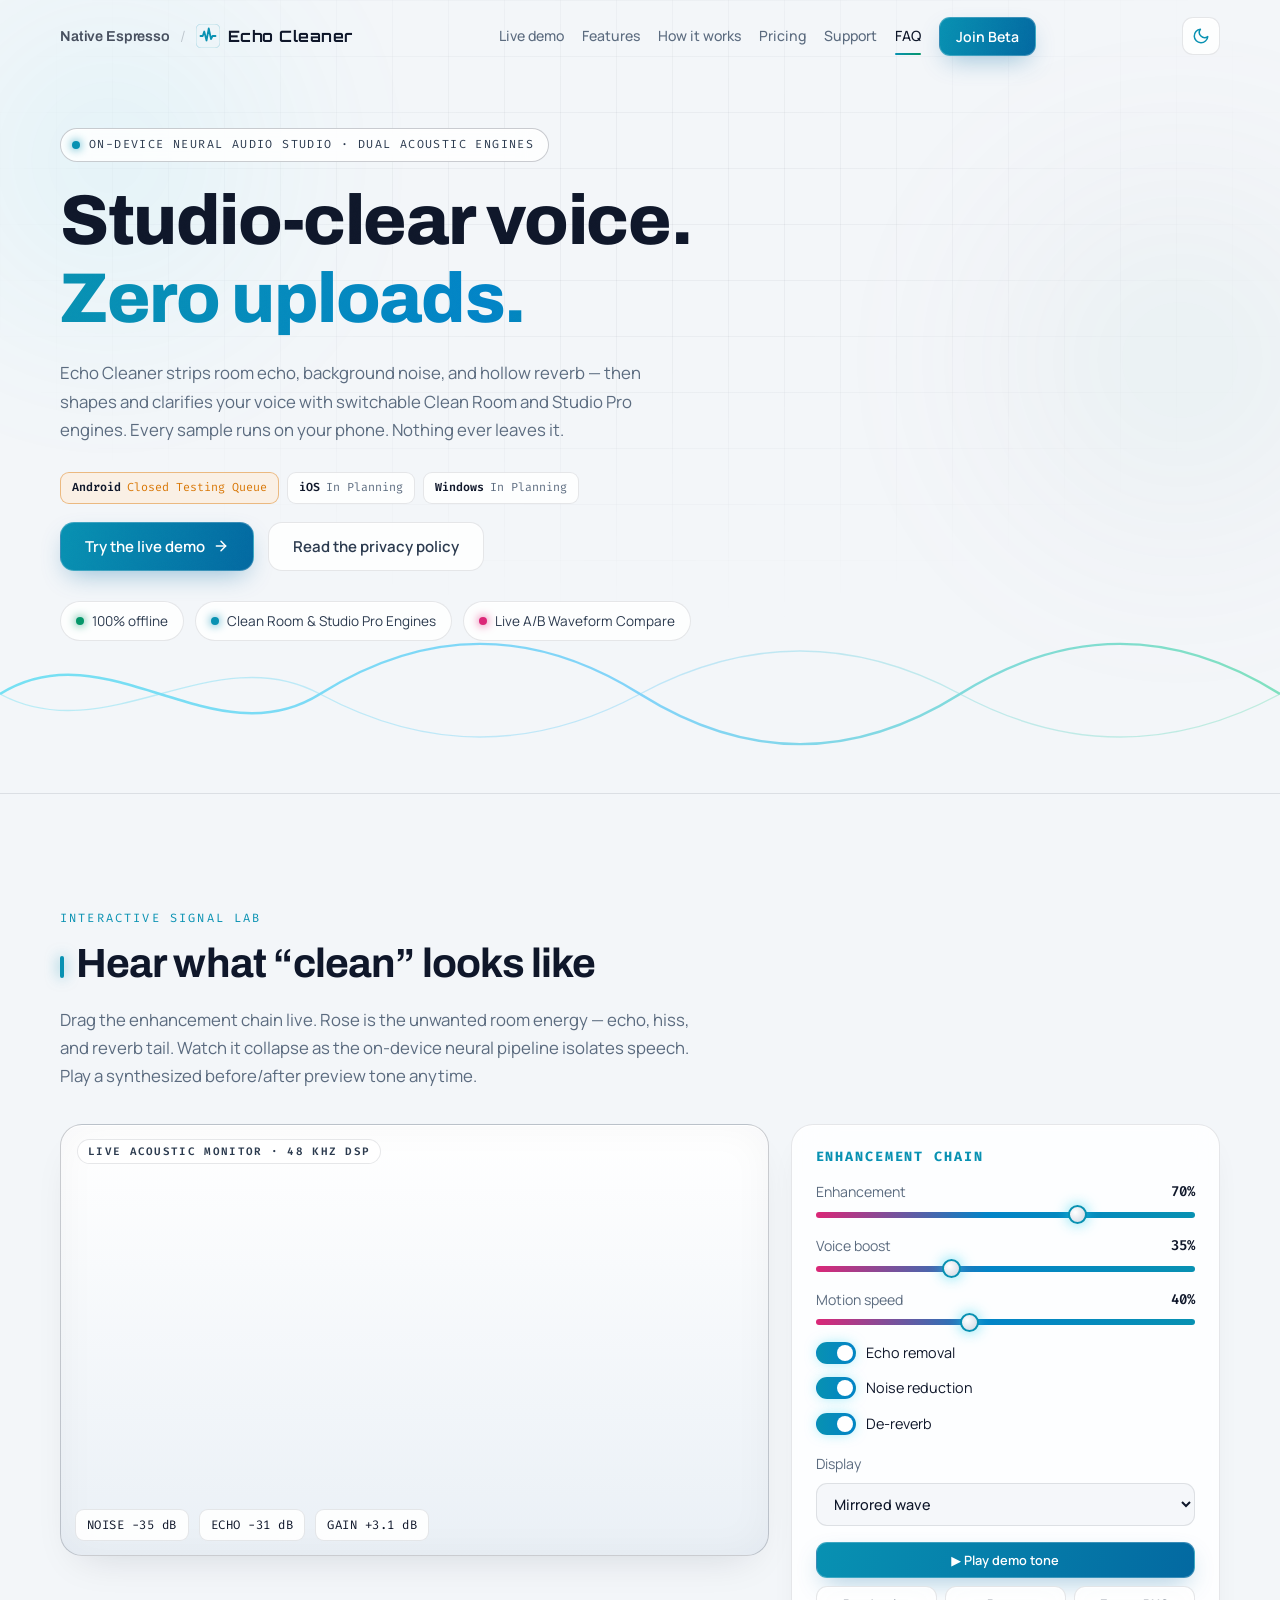
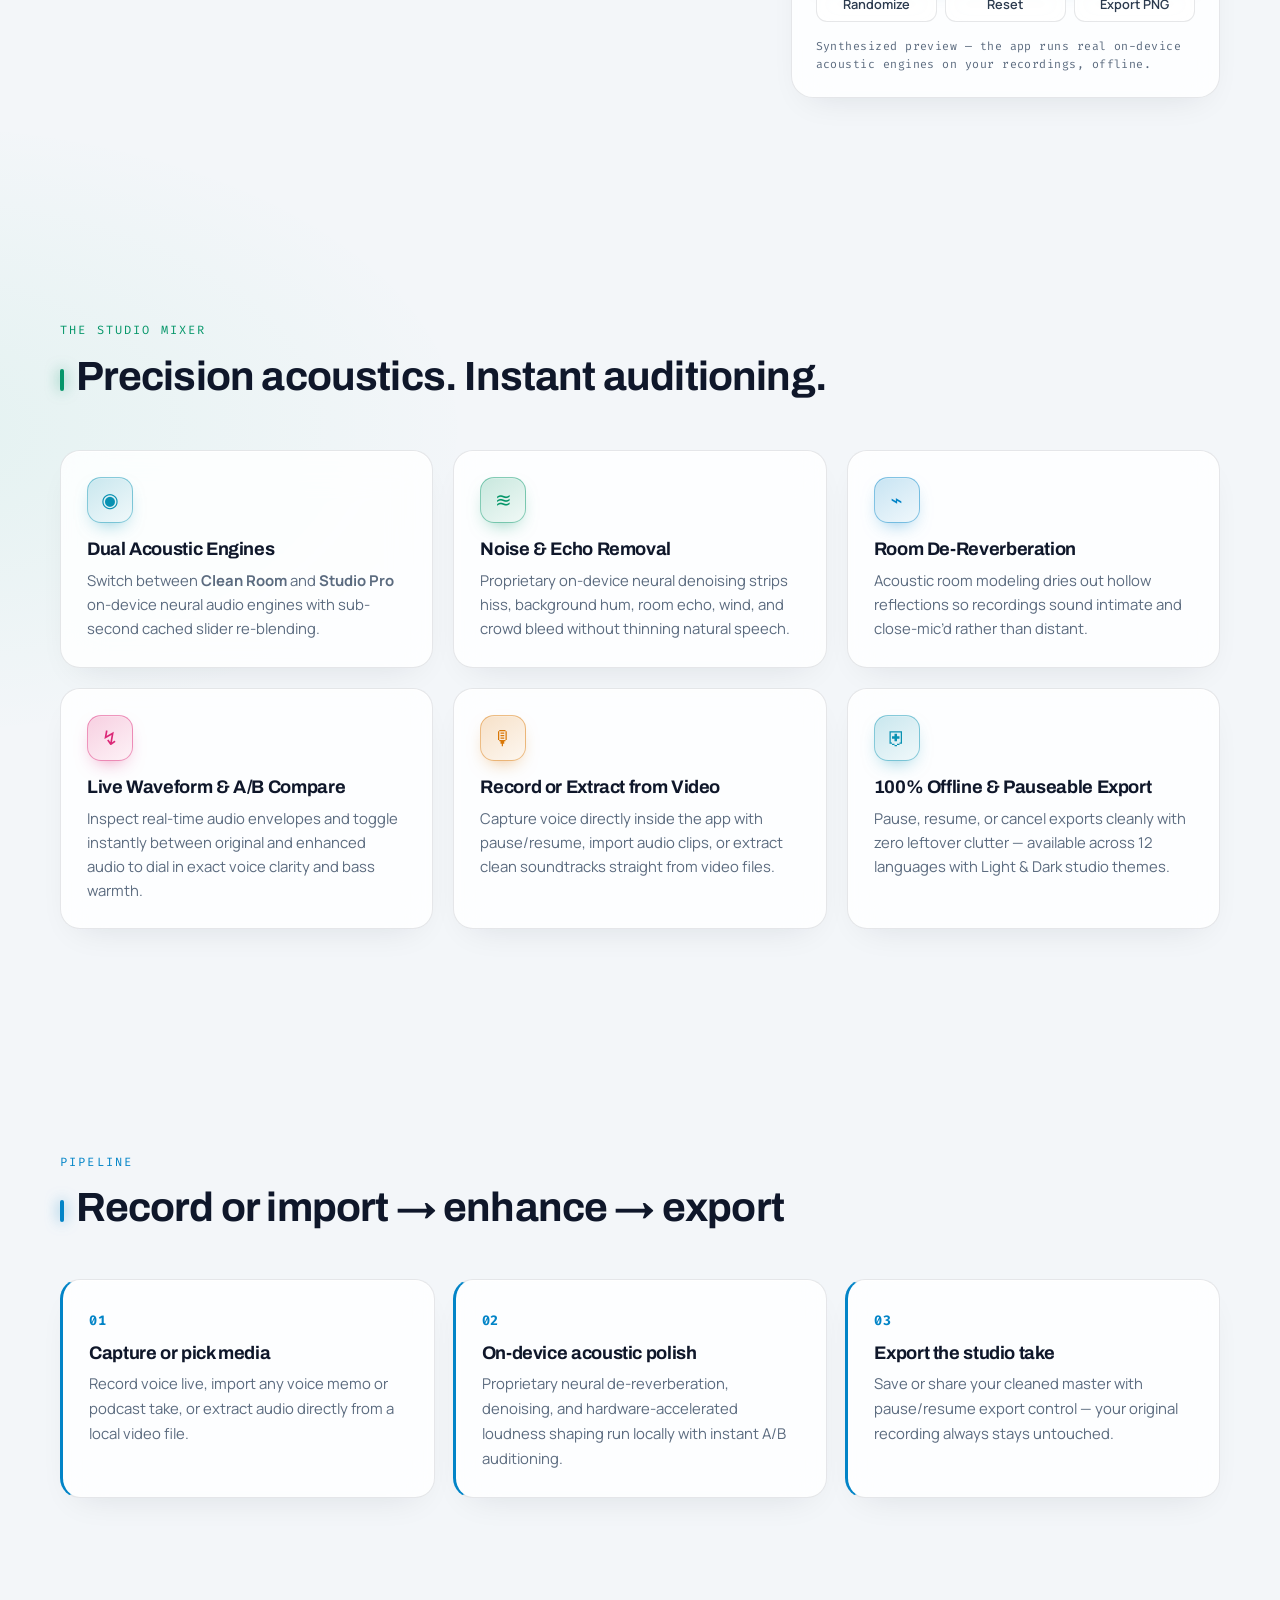
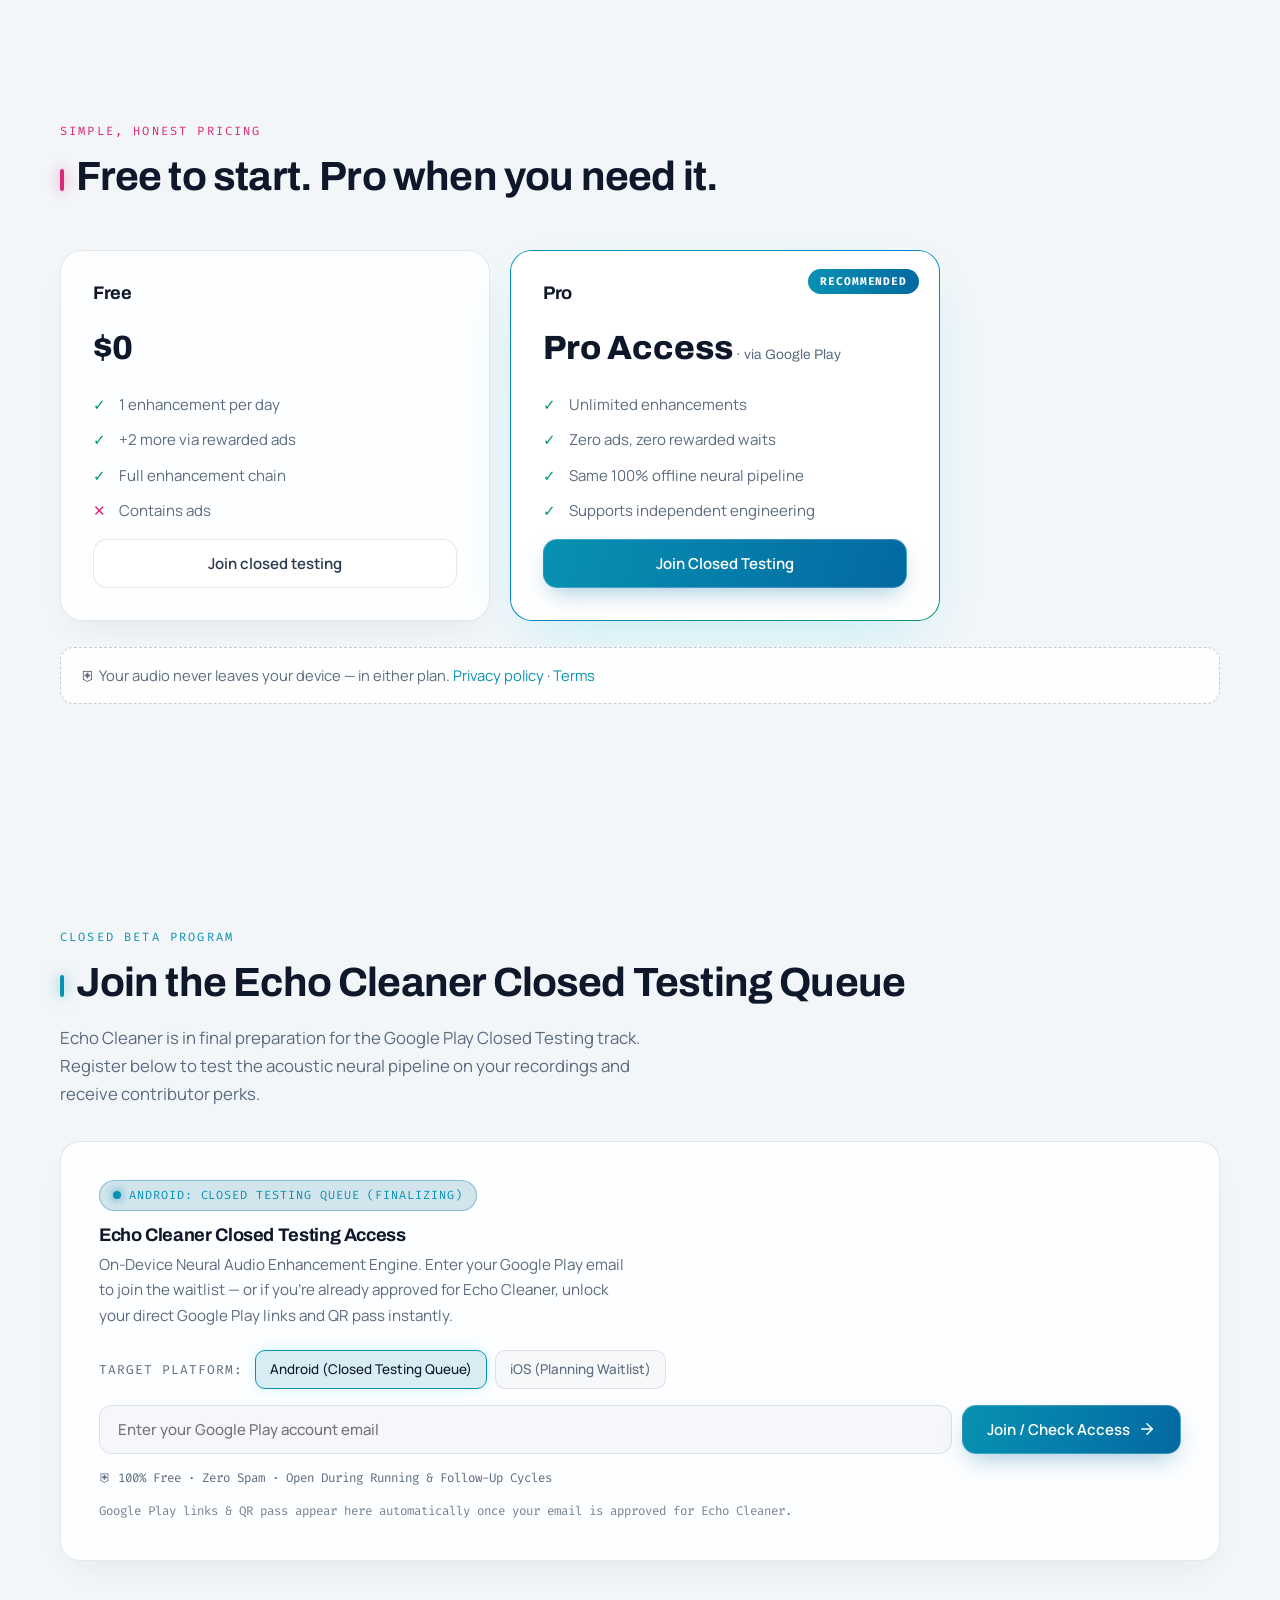
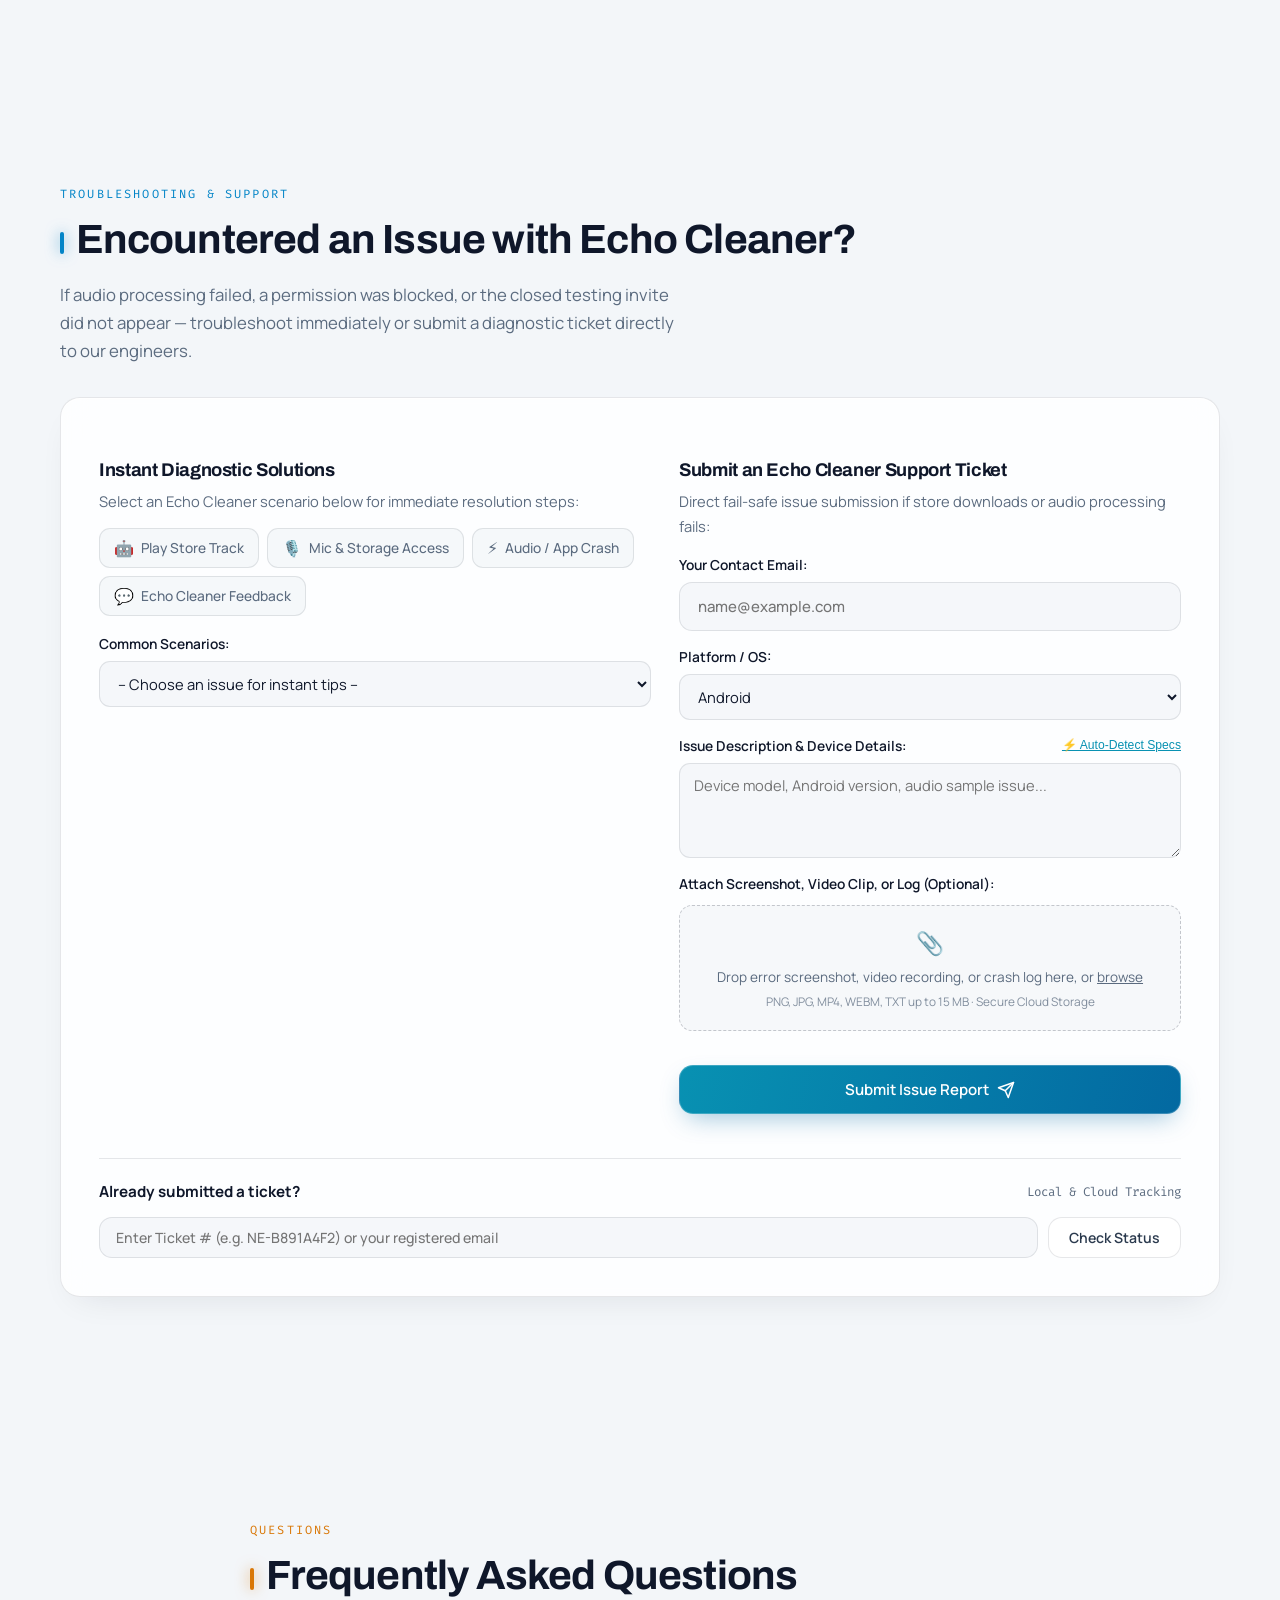
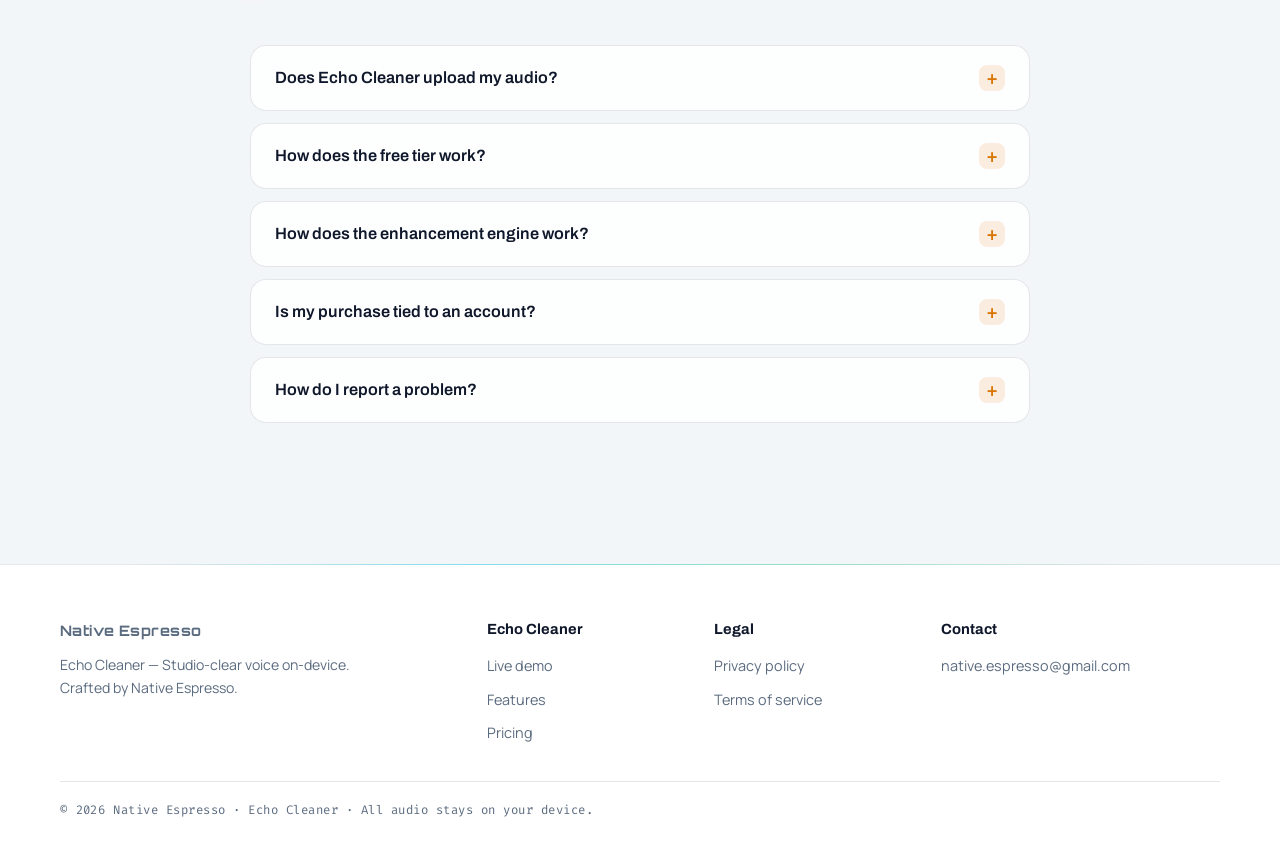
==== commit b7390d57: "feat(ui): Atelier Glass luxury UI/UX overhaul & live top closed-testing countdown strip" ====
--- a/echo-cleaner/index.html
+++ b/echo-cleaner/index.html
@@ -4,14 +4,14 @@
 <meta charset="utf-8">
 <meta name="viewport" content="width=device-width, initial-scale=1">
 <title>Echo Cleaner — Studio-clear voice, 100% offline</title>
-<meta name="description" content="Echo Cleaner removes echo, noise and reverb and boosts your voice — entirely on-device. No uploads. Android.">
-<meta name="theme-color" content="#07090f">
+<meta name="description" content="Echo Cleaner removes echo, noise and reverb and boosts your voice — entirely on-device with dual neural acoustic engines. No uploads. Android.">
+<meta name="theme-color" content="#090d13">
 <meta property="og:title" content="Echo Cleaner — Studio-clear voice, 100% offline">
-<meta property="og:description" content="AI voice enhancement that never leaves your device.">
-<link rel="icon" href="data:image/svg+xml,%3Csvg xmlns='http://www.w3.org/2000/svg' viewBox='0 0 32 32'%3E%3Crect width='32' height='32' rx='7' fill='%2307090f'/%3E%3Cpath d='M6 16h3l2-6 3 12 3-16 3 14 2-4h4' stroke='%2322d3ee' stroke-width='2.4' fill='none' stroke-linecap='round' stroke-linejoin='round'/%3E%3C/svg%3E">
+<meta property="og:description" content="On-device neural voice enhancement that never leaves your device.">
+<link rel="icon" href="data:image/svg+xml,%3Csvg xmlns='http://www.w3.org/2000/svg' viewBox='0 0 32 32'%3E%3Crect width='32' height='32' rx='7' fill='%23090d13'/%3E%3Cpath d='M6 16h3l2-6 3 12 3-16 3 14 2-4h4' stroke='%2322d3ee' stroke-width='2.4' fill='none' stroke-linecap='round' stroke-linejoin='round'/%3E%3C/svg%3E">
 <link rel="preconnect" href="https://fonts.googleapis.com">
 <link rel="preconnect" href="https://fonts.gstatic.com" crossorigin>
-<link rel="stylesheet" href="../assets/style.css?v=20261118c">
+<link rel="stylesheet" href="../assets/style.css?v=20261118e">
 <script>(()=>{const t=localStorage.getItem("theme")||(window.matchMedia("(prefers-color-scheme: light)").matches?"light":"dark");document.documentElement.setAttribute("data-theme",t)})();</script>
 </head>
 <body>
@@ -19,13 +19,13 @@
 
 <header class="nav" id="top">
   <div class="wrap nav-in">
-    <div style="display:flex;align-items:center;gap:10px;">
-      <a class="brand" href="../index.html" title="Back to Native Espresso Home" style="opacity:.8;font-size:.95rem;">
+    <div class="nav-crumbs">
+      <a class="brand brand-parent" href="../index.html" title="Back to Native Espresso Home">
         <span>Native Espresso</span>
       </a>
-      <span style="color:var(--line);font-weight:300;">/</span>
+      <span class="crumb-sep">/</span>
       <a class="brand" href="#top" aria-label="Echo Cleaner home">
-        <svg viewBox="0 0 32 32" width="24" height="24" aria-hidden="true"><rect width="32" height="32" rx="7" fill="none" stroke="currentColor" stroke-opacity=".25"/><path d="M6 16h3l2-6 3 12 3-16 3 14 2-4h4" stroke="currentColor" stroke-width="2.4" fill="none" stroke-linecap="round" stroke-linejoin="round"/></svg>
+        <svg viewBox="0 0 32 32" width="24" height="24" aria-hidden="true"><rect width="32" height="32" rx="7" fill="none" stroke="currentColor" stroke-opacity=".28"/><path d="M6 16h3l2-6 3 12 3-16 3 14 2-4h4" stroke="currentColor" stroke-width="2.4" fill="none" stroke-linecap="round" stroke-linejoin="round"/></svg>
         <span>Echo&nbsp;Cleaner</span>
       </a>
     </div>
@@ -48,12 +48,17 @@
 <main>
 <!-- HERO -->
 <section class="hero">
+  <div class="hero-grid-bg" aria-hidden="true"></div>
   <div class="orb orb-a" aria-hidden="true"></div>
   <div class="orb orb-b" aria-hidden="true"></div>
+  <div class="wrap live-testing-top" data-hero-countdown="echo-cleaner" hidden></div>
   <div class="wrap hero-in">
-    <p class="kicker rise" style="--d:0">On-Device Neural Audio Studio</p>
+    <div class="hero-kicker-pill rise" style="--d:0">
+      <i class="dot dot-cyan" aria-hidden="true"></i>
+      <span>On-Device Neural Audio Studio · Dual Acoustic Engines</span>
+    </div>
     <h1 class="rise" style="--d:1">Studio-clear voice.<br><span class="grad">Zero uploads.</span></h1>
-    <p class="lede rise" style="--d:2">Echo Cleaner strips echo, background noise and room reverb — then boosts and clarifies your voice. Every sample is processed on your phone. Nothing ever leaves it.</p>
+    <p class="lede rise" style="--d:2">Echo Cleaner strips room echo, background noise, and hollow reverb — then shapes and clarifies your voice with switchable Clean Room and Studio Pro engines. Every sample runs on your phone. Nothing ever leaves it.</p>
     <div class="platforms rise" style="--d:2.5;margin-bottom:18px;" data-app-platforms="echo-cleaner">
       <span class="platform-tag queue" data-platform-android><b>Android</b> Closed Testing Queue (Finalizing)</span>
       <span class="platform-tag"><b>iOS</b> In Planning</span>
@@ -61,17 +66,20 @@
     </div>
     <div data-app-access-banner="echo-cleaner" hidden style="margin-bottom:18px;"></div>
     <div class="hero-cta rise" style="--d:3">
-      <a class="btn btn-primary" href="#demo">Try the live demo</a>
+      <a class="btn btn-primary" href="#demo">
+        <span>Try the live demo</span>
+        <svg viewBox="0 0 24 24" width="16" height="16" fill="none" stroke="currentColor" stroke-width="2.2" stroke-linecap="round" stroke-linejoin="round" aria-hidden="true"><line x1="5" y1="12" x2="19" y2="12"/><polyline points="12 5 19 12 12 19"/></svg>
+      </a>
       <a class="btn btn-ghost" href="privacy.html">Read the privacy policy</a>
     </div>
     <ul class="chips rise" style="--d:4">
       <li><i class="dot dot-green"></i>100% offline</li>
-      <li><i class="dot dot-cyan"></i>Multi-Stage Neural Denoising</li>
-      <li><i class="dot dot-magenta"></i>No account required</li>
+      <li><i class="dot dot-cyan"></i>Clean Room &amp; Studio Pro Engines</li>
+      <li><i class="dot dot-magenta"></i>Live A/B Waveform Compare</li>
     </ul>
   </div>
   <svg class="hero-wave" id="heroWave" viewBox="0 0 1200 220" preserveAspectRatio="none" aria-hidden="true">
-    <defs><linearGradient id="hw" x1="0" x2="1"><stop offset="0" stop-color="#22d3ee"/><stop offset=".5" stop-color="#4f7cff"/><stop offset="1" stop-color="#f43f7b"/></linearGradient></defs>
+    <defs><linearGradient id="hw" x1="0" x2="1"><stop offset="0" stop-color="#22d3ee"/><stop offset=".5" stop-color="#38bdf8"/><stop offset="1" stop-color="#34d399"/></linearGradient></defs>
     <path class="w1" d="M0 110 C 100 40 200 180 300 110 S 500 40 600 110 S 800 180 900 110 S 1100 40 1200 110" fill="none" stroke="url(#hw)" stroke-width="2.5"/>
     <path class="w2" d="M0 110 C 100 170 200 50 300 110 S 500 170 600 110 S 800 50 900 110 S 1100 170 1200 110" fill="none" stroke="url(#hw)" stroke-width="1.4" opacity=".45"/>
   </svg>
@@ -81,8 +89,11 @@
 <section id="demo" class="section" data-accent="cyan">
   <div class="wrap">
     <p class="kicker reveal">Interactive signal lab</p>
-    <h2 class="reveal">Hear what “clean” looks like</h2>
-    <p class="lede reveal">Drag the enhancement chain live. Magenta is the junk — echo, hiss and room tail. Watch it collapse as the on-device models do their job. Optionally play a synthesized before/after tone.</p>
+    <div class="section-title-row reveal">
+      <span class="channel-notch" aria-hidden="true"></span>
+      <h2>Hear what “clean” looks like</h2>
+    </div>
+    <p class="lede reveal">Drag the enhancement chain live. Rose is the unwanted room energy — echo, hiss, and reverb tail. Watch it collapse as the on-device neural pipeline isolates speech. Play a synthesized before/after preview tone anytime.</p>
     <div class="lab reveal">
       <div class="scope">
         <canvas id="wave" aria-label="Live waveform visualization of noisy versus enhanced signal"></canvas>
@@ -113,7 +124,7 @@
           <button class="btn btn-ghost btn-sm" id="btnReset">Reset</button>
           <button class="btn btn-ghost btn-sm" id="btnExport">Export PNG</button>
         </div>
-        <p class="console-note mono">Synthesized preview — the app runs real models on your audio, offline.</p>
+        <p class="console-note mono">Synthesized preview — the app runs real on-device acoustic engines on your recordings, offline.</p>
       </aside>
     </div>
   </div>
@@ -122,15 +133,18 @@
 <!-- FEATURES -->
 <section id="features" class="section" data-accent="green">
   <div class="wrap">
-    <p class="kicker reveal">The chain</p>
-    <h2 class="reveal">Four problems. One tap.</h2>
+    <p class="kicker reveal">The studio mixer</p>
+    <div class="section-title-row reveal">
+      <span class="channel-notch" aria-hidden="true"></span>
+      <h2>Precision acoustics. Instant auditioning.</h2>
+    </div>
     <div class="grid cards">
-      <article class="card reveal"><div class="ico" style="--c:var(--magenta)">◉</div><h3>Echo removal</h3><p>Speaker-to-mic echo and double-talk artifacts suppressed without thinning the voice.</p></article>
-      <article class="card reveal"><div class="ico" style="--c:var(--amber)">≋</div><h3>Noise reduction</h3><p>On-device neural denoising strips hiss, background hum, wind, traffic and crowd noise.</p></article>
-      <article class="card reveal"><div class="ico" style="--c:var(--blue)">⌁</div><h3>De-reverb</h3><p>Acoustic room model dries out room tail so recordings sound close-mic’d, not bathroom-mic’d.</p></article>
-      <article class="card reveal"><div class="ico" style="--c:var(--green)">↯</div><h3>Boost &amp; clarify</h3><p>Hardware-accelerated loudness shaping lifts quiet speech and keeps peaks controlled.</p></article>
-      <article class="card reveal"><div class="ico" style="--c:var(--cyan)">⛨</div><h3>Truly offline</h3><p>No network permission needed for processing. Your recordings are never uploaded, logged or shared.</p></article>
-      <article class="card reveal"><div class="ico" style="--c:var(--magenta)">✦</div><h3>Free &amp; Pro</h3><p>Start free with daily enhancements; go Pro for unlimited, ad-free processing.</p></article>
+      <article class="card reveal"><div class="ico" style="--c:var(--cyan)">◉</div><h3>Dual Acoustic Engines</h3><p>Switch between <strong>Clean Room</strong> and <strong>Studio Pro</strong> on-device neural audio engines with sub-second cached slider re-blending.</p></article>
+      <article class="card reveal"><div class="ico" style="--c:var(--green)">≋</div><h3>Noise &amp; Echo Removal</h3><p>Proprietary on-device neural denoising strips hiss, background hum, room echo, wind, and crowd bleed without thinning natural speech.</p></article>
+      <article class="card reveal"><div class="ico" style="--c:var(--blue)">⌁</div><h3>Room De-Reverberation</h3><p>Acoustic room modeling dries out hollow reflections so recordings sound intimate and close-mic’d rather than distant.</p></article>
+      <article class="card reveal"><div class="ico" style="--c:var(--magenta)">↯</div><h3>Live Waveform &amp; A/B Compare</h3><p>Inspect real-time audio envelopes and toggle instantly between original and enhanced audio to dial in exact voice clarity and bass warmth.</p></article>
+      <article class="card reveal"><div class="ico" style="--c:var(--amber)">🎙</div><h3>Record or Extract from Video</h3><p>Capture voice directly inside the app with pause/resume, import audio clips, or extract clean soundtracks straight from video files.</p></article>
+      <article class="card reveal"><div class="ico" style="--c:var(--cyan)">⛨</div><h3>100% Offline &amp; Pauseable Export</h3><p>Pause, resume, or cancel exports cleanly with zero leftover clutter — available across 12 languages with Light &amp; Dark studio themes.</p></article>
     </div>
   </div>
 </section>
@@ -139,11 +153,14 @@
 <section id="how" class="section" data-accent="blue">
   <div class="wrap">
     <p class="kicker reveal">Pipeline</p>
-    <h2 class="reveal">Import → enhance → export</h2>
+    <div class="section-title-row reveal">
+      <span class="channel-notch" aria-hidden="true"></span>
+      <h2>Record or import → enhance → export</h2>
+    </div>
     <ol class="steps">
-      <li class="reveal"><b class="mono">01</b><h3>Pick a recording</h3><p>Voice memo, interview, lecture, field recording — any audio on your device.</p></li>
-      <li class="reveal"><b class="mono">02</b><h3>On-device inference</h3><p>Proprietary acoustic de-reverberation and neural speech filters run locally with hardware acceleration.</p></li>
-      <li class="reveal"><b class="mono">03</b><h3>Export the clean take</h3><p>Save or share the enhanced file. The original stays untouched.</p></li>
+      <li class="reveal"><b class="mono">01</b><h3>Capture or pick media</h3><p>Record voice live, import any voice memo or podcast take, or extract audio directly from a local video file.</p></li>
+      <li class="reveal"><b class="mono">02</b><h3>On-device acoustic polish</h3><p>Proprietary neural de-reverberation, denoising, and hardware-accelerated loudness shaping run locally with instant A/B auditioning.</p></li>
+      <li class="reveal"><b class="mono">03</b><h3>Export the studio take</h3><p>Save or share your cleaned master with pause/resume export control — your original recording always stays untouched.</p></li>
     </ol>
   </div>
 </section>
@@ -152,7 +169,10 @@
 <section id="pricing" class="section" data-accent="magenta">
   <div class="wrap">
     <p class="kicker reveal">Simple, honest pricing</p>
-    <h2 class="reveal">Free to start. Pro when you need it.</h2>
+    <div class="section-title-row reveal">
+      <span class="channel-notch" aria-hidden="true"></span>
+      <h2>Free to start. Pro when you need it.</h2>
+    </div>
     <div class="grid plans">
       <article class="plan reveal">
         <h3>Free</h3><p class="price">$0</p>
@@ -162,18 +182,18 @@
           <li class="yes">Full enhancement chain</li>
           <li class="no">Contains ads</li>
         </ul>
-        <a class="btn btn-ghost" href="mailto:native.espresso@gmail.com?subject=Echo%20Cleaner%20closed%20testing">Join closed testing</a>
+        <a class="btn btn-ghost" href="#beta-queue">Join closed testing</a>
       </article>
       <article class="plan plan-pro reveal">
         <span class="tag">Recommended</span>
-        <h3>Pro</h3><p class="price">One purchase<span> · via Google Play</span></p>
+        <h3>Pro</h3><p class="price">Pro Access<span> · via Google Play</span></p>
         <ul>
           <li class="yes">Unlimited enhancements</li>
           <li class="yes">Zero ads, zero rewarded waits</li>
-          <li class="yes">Same 100% offline pipeline</li>
-          <li class="yes">Supports solo development</li>
+          <li class="yes">Same 100% offline neural pipeline</li>
+          <li class="yes">Supports independent engineering</li>
         </ul>
-        <a class="btn btn-primary" href="mailto:native.espresso@gmail.com?subject=Echo%20Cleaner%20Pro">Get Pro at launch</a>
+        <a class="btn btn-primary" href="#beta-queue">Join Closed Testing</a>
       </article>
     </div>
     <p class="privacy-strip reveal">⛨ Your audio never leaves your device — in either plan. <a href="privacy.html">Privacy policy</a> · <a href="terms.html">Terms</a></p>
@@ -184,8 +204,11 @@
 <section id="beta-queue" class="section" data-accent="cyan">
   <div class="wrap">
     <p class="kicker reveal">Closed Beta Program</p>
-    <h2 class="reveal">Join the Echo Cleaner Closed Testing Queue</h2>
-    <p class="lede reveal">Echo Cleaner is in final preparation for the Google Play Closed Testing track. Register below to test the acoustic neural pipeline on your microphone recordings and receive lifetime Pro perks.</p>
+    <div class="section-title-row reveal">
+      <span class="channel-notch" aria-hidden="true"></span>
+      <h2>Join the Echo Cleaner Closed Testing Queue</h2>
+    </div>
+    <p class="lede reveal">Echo Cleaner is in final preparation for the Google Play Closed Testing track. Register below to test the acoustic neural pipeline on your recordings and receive contributor perks.</p>
 
     <div style="margin-top:32px;">
       <div data-beta-widget data-app-id="echo-cleaner" data-app-name="Echo Cleaner" data-single-app="true"></div>
@@ -197,7 +220,10 @@
 <section id="support" class="section" data-accent="blue">
   <div class="wrap">
     <p class="kicker reveal">Troubleshooting &amp; Support</p>
-    <h2 class="reveal">Encountered an Issue with Echo Cleaner?</h2>
+    <div class="section-title-row reveal">
+      <span class="channel-notch" aria-hidden="true"></span>
+      <h2>Encountered an Issue with Echo Cleaner?</h2>
+    </div>
     <p class="lede reveal">If audio processing failed, a permission was blocked, or the closed testing invite did not appear — troubleshoot immediately or submit a diagnostic ticket directly to our engineers.</p>
 
     <div class="support-portal reveal" data-support-portal data-support-scope="echo-cleaner">
@@ -207,7 +233,7 @@
         <div>
           <h3 style="font-size:1.15rem;margin-bottom:8px;">Instant Diagnostic Solutions</h3>
           <p style="color:var(--muted);font-size:.92rem;margin-bottom:14px;">Select an Echo Cleaner scenario below for immediate resolution steps:</p>
-          
+
           <!-- Interactive Clickable Symptom Pills -->
           <div class="symptom-pills" data-symptom-pills></div>
 
@@ -258,7 +284,7 @@
                 <div class="dropzone-in">
                   <span class="drop-ico">📎</span>
                   <span>Drop error screenshot, video recording, or crash log here, or <u>browse</u></span>
-                  <span class="drop-hint">PNG, JPG, MP4, WEBM, TXT up to 15 MB · Ready for Azure Blob Storage</span>
+                  <span class="drop-hint">PNG, JPG, MP4, WEBM, TXT up to 15 MB · Secure Cloud Storage</span>
                 </div>
               </div>
               <div class="file-preview" data-file-preview></div>
@@ -292,13 +318,16 @@
 <section id="faq" class="section" data-accent="amber">
   <div class="wrap narrow">
     <p class="kicker reveal">Questions</p>
-    <h2 class="reveal">FAQ</h2>
+    <div class="section-title-row reveal">
+      <span class="channel-notch" aria-hidden="true"></span>
+      <h2>Frequently Asked Questions</h2>
+    </div>
     <div class="faq reveal">
-      <details><summary>Does Echo Cleaner upload my audio?</summary><p>No. All enhancement runs 100% on-device using our proprietary neural audio engine. Processing works fully in airplane mode.</p></details>
+      <details><summary>Does Echo Cleaner upload my audio?</summary><p>No. All enhancement runs 100% on-device using our proprietary neural audio engines. Processing works cleanly in airplane mode.</p></details>
       <details><summary>How does the free tier work?</summary><p>One free enhancement per day, plus two extra unlocks by watching a rewarded ad. Pro removes limits and ads.</p></details>
-      <details><summary>How does the enhancement engine work?</summary><p>Echo Cleaner processes audio through a multi-stage acoustic pipeline: acoustic echo cancellation, deep neural denoising, acoustic room de-reverberation, and hardware-accelerated dynamic range loudness shaping.</p></details>
-      <details><summary>Is my purchase tied to an account?</summary><p>No account needed. Pro is handled by Google Play Billing and restores with your Play account.</p></details>
-      <details><summary>How do I report a problem?</summary><p>Email <a href="mailto:native.espresso@gmail.com">native.espresso@gmail.com</a>. An in-app feedback form is coming; it will only send what you explicitly submit.</p></details>
+      <details><summary>How does the enhancement engine work?</summary><p>Echo Cleaner processes audio through a multi-stage acoustic pipeline: acoustic echo cancellation, on-device neural denoising, room de-reverberation, and hardware-accelerated dynamic loudness shaping — with switchable Clean Room and Studio Pro engines.</p></details>
+      <details><summary>Is my purchase tied to an account?</summary><p>No account needed. Pro is handled by Google Play Billing and restores automatically with your Play account.</p></details>
+      <details><summary>How do I report a problem?</summary><p>Use the <a href="#support">Support portal</a> above or email <a href="mailto:native.espresso@gmail.com">native.espresso@gmail.com</a>. We only receive what you explicitly submit.</p></details>
     </div>
   </div>
 </section>
@@ -316,7 +345,7 @@
   </div>
   <div class="wrap foot-base mono">© <span id="yr"></span> Native Espresso · Echo Cleaner · All audio stays on your device.</div>
 </footer>
-<script src="../assets/main.js"></script>
-<script src="../assets/cloud-client.js?v=20261118d"></script>
+<script src="../assets/main.js?v=20261118e"></script>
+<script src="../assets/cloud-client.js?v=20261118e"></script>
 </body>
-</html>+</html>
--- a/assets/style.css
+++ b/assets/style.css
@@ -1,27 +1,40 @@
-/* ============ Echo Cleaner design system ============ */
+/* ==========================================================================
+   ECHO CLEANER — ACOUSTIC STUDIO GLASSMORPHISM & AMBIENT LIGHT
+   Faithful to KMP Echo-Cleaner Color.kt & Type.kt (Obsidian Graphite + Acoustic Cyan).
+   ========================================================================== */
+
 @import url('https://fonts.googleapis.com/css2?family=Archivo:wght@500;600;700;800&family=Fira+Code:wght@400;500;600&family=Manrope:wght@400;500;600;700&family=Orbitron:wght@600;700;800&display=swap');
 
 :root {
-  /* Surfaces – Dark (Deep Obsidian Graphite from Echo Cleaner) */
-  --bg: #0d1117;
-  --surface: #161b22;
-  --surface-alt: #1f2732;
-  --overlay: #1f2732;
-  --scrim: rgba(13, 17, 23, 0.82);
+  /* Surfaces – Dark (Deep Obsidian Graphite from Echo Cleaner Color.kt) */
+  --bg: #090d13;
+  --bg-elevated: #101620;
+  --surface: rgba(20, 27, 36, 0.74);
+  --surface-solid: #141b24;
+  --surface-alt: rgba(28, 37, 50, 0.8);
+  --overlay: #1c2532;
+  --scrim: rgba(9, 13, 19, 0.84);
 
   --ink: #f1f5f9;
   --muted: #94a3b8;
-  --line: #2d3746;
-  --line-strong: #3d4a5d;
-
-  /* Acoustic Cyan & Semantic Accents */
+  --muted-strong: #cbd5e1;
+  --line: rgba(148, 163, 184, 0.14);
+  --line-strong: rgba(148, 163, 184, 0.28);
+  --specular: rgba(255, 255, 255, 0.14);
+  --specular-soft: rgba(255, 255, 255, 0.06);
+
+  /* Acoustic Cyan & Semantic Tool Accents */
   --cyan: #22d3ee;
   --blue: #38bdf8;
   --green: #34d399;
-  --magenta: #f9a8d4;
+  --magenta: #f472b6;
+  --indigo: #a5b4fc;
   --amber: #fbbf24;
   --red: #f87171;
   --accent: var(--cyan);
+
+  --shadow-card: 0 22px 54px -22px rgba(0, 0, 0, 0.76), 0 1px 0 inset var(--specular);
+  --shadow-hover: 0 30px 68px -22px rgba(0, 0, 0, 0.9), 0 1px 0 inset rgba(255, 255, 255, 0.24);
 
   /* Echo Cleaner Typography Roles */
   --font-logo: "Orbitron", system-ui, sans-serif;
@@ -29,301 +42,670 @@
   --font-b: "Manrope", system-ui, -apple-system, sans-serif;
   --font-m: "Fira Code", ui-monospace, monospace;
 
-  --nav-h: 68px;
-  --rad: 16px;
+  --nav-h: 72px;
+  --rad: 20px;
+  --ease-spring: cubic-bezier(0.22, 1, 0.36, 1);
+  --ease-luxury: cubic-bezier(0.16, 1, 0.3, 1);
   color-scheme: dark;
 }
 
 html[data-theme="light"] {
-  /* Surfaces – Light (Cool Ice Slate from Echo Cleaner) */
+  /* Surfaces – Light (Cool Ice Slate from Echo Cleaner Color.kt) */
   --bg: #f3f6f9;
-  --surface: #ffffff;
-  --surface-alt: #e8eef4;
+  --bg-elevated: #ffffff;
+  --surface: rgba(255, 255, 255, 0.84);
+  --surface-solid: #ffffff;
+  --surface-alt: rgba(232, 238, 244, 0.88);
   --overlay: #e8eef4;
-  --scrim: rgba(243, 246, 249, 0.85);
+  --scrim: rgba(243, 246, 249, 0.86);
 
   --ink: #0f172a;
   --muted: #5b6b7f;
-  --line: #d5dfea;
-  --line-strong: #b6c2cf;
+  --muted-strong: #2b3a4e;
+  --line: rgba(15, 23, 42, 0.1);
+  --line-strong: rgba(15, 23, 42, 0.22);
+  --specular: rgba(255, 255, 255, 0.94);
+  --specular-soft: rgba(255, 255, 255, 0.65);
 
   --cyan: #0891b2;
   --blue: #0284c7;
-  --green: #10b981;
-  --magenta: #f472b6;
+  --green: #059669;
+  --magenta: #db2777;
+  --indigo: #6366f1;
   --amber: #d97706;
   --red: #ef4444;
   --accent: var(--cyan);
+
+  --shadow-card: 0 14px 36px -18px rgba(15, 23, 42, 0.12), 0 1px 0 inset var(--specular);
+  --shadow-hover: 0 24px 52px -18px rgba(15, 23, 42, 0.18), 0 1px 0 inset #ffffff;
   color-scheme: light;
 }
 
 * { box-sizing: border-box; margin: 0; }
-html { scroll-behavior: smooth; scrollbar-width: thin; scrollbar-color: var(--blue) var(--surface); }
+html { scroll-behavior: smooth; scrollbar-width: thin; scrollbar-color: var(--cyan) var(--bg); }
+
+html.theme-transition,
+html.theme-transition *,
+html.theme-transition *::before,
+html.theme-transition *::after {
+  transition-property: background-color, border-color, color, fill, stroke, box-shadow !important;
+  transition-duration: 0.34s !important;
+  transition-timing-function: ease !important;
+}
+
 body {
   background: var(--bg);
   color: var(--ink);
-  font: 400 16px/1.65 var(--font-b);
+  font: 400 15.5px/1.68 var(--font-b);
   overflow-x: hidden;
-  transition: background-color 0.25s, color 0.25s;
+  -webkit-font-smoothing: antialiased;
+  -moz-osx-font-smoothing: grayscale;
   background-image:
-    radial-gradient(1100px 520px at 85% -10%, rgba(56, 189, 248, 0.12), transparent 60%),
-    radial-gradient(900px 480px at -10% 30%, rgba(34, 211, 238, 0.08), transparent 60%),
-    radial-gradient(800px 500px at 60% 110%, rgba(249, 168, 212, 0.08), transparent 60%);
+    radial-gradient(1150px 560px at 84% -8%, rgba(34, 211, 238, 0.14), transparent 62%),
+    radial-gradient(960px 520px at -8% 28%, rgba(52, 211, 153, 0.09), transparent 60%),
+    radial-gradient(880px 520px at 62% 106%, rgba(56, 189, 248, 0.08), transparent 62%);
 }
 
 html[data-theme="light"] body {
   background-image:
-    radial-gradient(1100px 520px at 85% -10%, rgba(2, 132, 199, 0.08), transparent 60%),
-    radial-gradient(900px 480px at -10% 30%, rgba(8, 145, 178, 0.06), transparent 60%),
-    radial-gradient(1000px 550px at 70% 105%, rgba(16, 185, 129, 0.06), transparent 60%);
-}
-
+    radial-gradient(1150px 560px at 84% -8%, rgba(8, 145, 178, 0.09), transparent 62%),
+    radial-gradient(960px 520px at -8% 28%, rgba(16, 185, 129, 0.07), transparent 60%),
+    radial-gradient(880px 520px at 62% 106%, rgba(2, 132, 199, 0.06), transparent 62%);
+}
+
+/* Luminous Scroll Progress Bar */
+.scroll-progress {
+  position: fixed; top: 0; left: 0; right: 0; height: 2px; z-index: 200; pointer-events: none;
+  transform-origin: left center; transform: scaleX(0);
+  background: linear-gradient(90deg, var(--cyan), var(--blue), var(--green));
+  box-shadow: 0 0 12px rgba(34, 211, 238, 0.65);
+}
+
+.grain {
+  position: fixed; inset: 0; z-index: 999; pointer-events: none; opacity: 0.038; mix-blend-mode: overlay;
+  background-image: url("data:image/svg+xml,%3Csvg xmlns='http://www.w3.org/2000/svg' width='140' height='140'%3E%3Cfilter id='n'%3E%3CfeTurbulence type='fractalNoise' baseFrequency='.85' numOctaves='2'/%3E%3C/filter%3E%3Crect width='140' height='140' filter='url(%23n)'/%3E%3C/svg%3E");
+}
+html[data-theme="light"] .grain { opacity: 0.022; }
+
+::selection { background: rgba(34, 211, 238, 0.28); color: var(--ink); }
+::-webkit-scrollbar { width: 9px; height: 9px; }
+::-webkit-scrollbar-track { background: var(--bg); }
+::-webkit-scrollbar-thumb { background: linear-gradient(180deg, var(--cyan), var(--blue)); border-radius: 8px; border: 2px solid var(--bg); }
+::-webkit-scrollbar-thumb:hover { background: linear-gradient(180deg, var(--green), var(--cyan)); }
+
+.wrap { width: min(1160px, 92%); margin-inline: auto; }
+.narrow { width: min(780px, 92%); }
+.mono { font-family: var(--font-m); font-size: 0.77rem; letter-spacing: 0.04em; font-variant-numeric: tabular-nums; }
+.muted { color: var(--muted); }
+a { color: var(--cyan); text-decoration: none; transition: color 0.2s ease; }
+a:hover { color: var(--ink); text-decoration: none; }
+
+h1, h2, h3 { font-family: var(--font-d); line-height: 1.12; letter-spacing: -0.02em; color: var(--ink); }
+h1 { font-size: clamp(2.5rem, 6vw, 4.4rem); font-weight: 800; }
+h2 { font-size: clamp(1.75rem, 3.6vw, 2.55rem); font-weight: 700; margin: 0.3em 0 0.45em; }
+h3 { font-size: 1.14rem; font-weight: 700; }
+
+section { scroll-margin-top: calc(var(--nav-h) + 18px); }
+.section { padding: clamp(64px, 8.5vw, 112px) 0; position: relative; }
+.section[data-accent="cyan"] { --accent: var(--cyan); }
+.section[data-accent="green"] { --accent: var(--green); }
+.section[data-accent="blue"] { --accent: var(--blue); }
+.section[data-accent="magenta"] { --accent: var(--magenta); }
+.section[data-accent="amber"] { --accent: var(--amber); }
+
+.section-title-row { display: flex; align-items: center; gap: 12px; }
+.channel-notch {
+  width: 3.5px; height: 22px; border-radius: 99px; flex-shrink: 0;
+  background: var(--accent);
+  box-shadow: 0 0 14px color-mix(in srgb, var(--accent) 65%, transparent);
+}
+
+.kicker {
+  font-family: var(--font-m); font-size: 0.75rem; text-transform: uppercase;
+  letter-spacing: 0.18em; color: var(--accent); display: inline-flex; align-items: center; gap: 8px;
+}
+.lede { color: var(--muted); max-width: 63ch; font-size: 1.05rem; line-height: 1.68; }
+
+.grad {
+  background: linear-gradient(95deg, var(--cyan) 0%, var(--blue) 42%, var(--green) 76%, var(--cyan) 100%);
+  background-size: 220% auto;
+  -webkit-background-clip: text;
+  background-clip: text;
+  color: transparent;
+  animation: acousticShimmer 9.5s ease-in-out infinite;
+}
+@keyframes acousticShimmer {
+  0%, 100% { background-position: 0% 50%; }
+  50% { background-position: 100% 50%; }
+}
+
+/* ==========================================================================
+   Floating Frosted Glass Navigation
+   ========================================================================== */
+.nav {
+  position: fixed; inset: 0 0 auto; z-index: 100; height: var(--nav-h);
+  transition: background 0.32s var(--ease-luxury), border-color 0.32s ease, box-shadow 0.32s ease;
+  border-bottom: 1px solid transparent;
+}
+.nav.scrolled {
+  background: rgba(9, 13, 19, 0.78);
+  backdrop-filter: blur(22px) saturate(160%);
+  -webkit-backdrop-filter: blur(22px) saturate(160%);
+  border-color: var(--line);
+  box-shadow: 0 12px 38px -16px rgba(0, 0, 0, 0.72), 0 -1px 0 inset var(--specular-soft);
+}
 html[data-theme="light"] .nav.scrolled {
-  background: rgba(255, 255, 255, 0.9);
-}
-
-html[data-theme="light"] .chips li {
-  background: rgba(255, 255, 255, 0.85);
-}
-
-html[data-theme="light"] .scope {
-  background: linear-gradient(180deg, #ffffff, #e8eef4);
-  box-shadow: inset 0 0 40px rgba(15, 23, 42, 0.04);
-}
-
-html[data-theme="light"] .scope-hud span {
-  background: rgba(255, 255, 255, 0.85);
-}
-
-html[data-theme="light"] .platform-tag {
-  background: rgba(15, 23, 42, 0.04);
-}
-
-html[data-theme="light"] .privacy-strip {
-  background: rgba(243, 246, 249, 0.7);
-}
-
-/* Theme Toggle Button */
-.theme-toggle {
-  display: inline-flex; align-items: center; justify-content: center; width: 38px; height: 38px; border-radius: 11px;
-  border: 1px solid var(--line); background: var(--overlay); color: var(--ink); cursor: pointer; transition: transform 0.15s, border-color 0.2s, background 0.2s;
-}
-.theme-toggle:hover { border-color: var(--line-strong); transform: scale(1.05); }
-.theme-toggle svg { display: block; color: var(--cyan); }
-::selection{background:rgba(34,211,238,.3)}
-/* palette scrollbar */
-html{scrollbar-width:thin;scrollbar-color:var(--blue) var(--surface)}
-::-webkit-scrollbar{width:10px;height:10px}
-::-webkit-scrollbar-track{background:var(--surface)}
-::-webkit-scrollbar-thumb{background:linear-gradient(var(--cyan),var(--blue));border-radius:8px;border:2px solid var(--surface)}
-::-webkit-scrollbar-thumb:hover{background:linear-gradient(var(--green),var(--cyan))}
-
-.wrap{width:min(1160px,92%);margin-inline:auto}
-.narrow{width:min(780px,92%)}
-.mono{font-family:var(--font-m);font-size:.78rem;letter-spacing:.04em}
-.muted{color:var(--muted)}
-a{color:var(--cyan);text-decoration:none}
-a:hover{text-decoration:underline}
-h1,h2,h3{font-family:var(--font-d);line-height:1.12;letter-spacing:-.01em}
-h1{font-size:clamp(2.4rem,6vw,4.3rem);font-weight:700}
-h2{font-size:clamp(1.7rem,3.6vw,2.6rem);margin:.35em 0 .5em}
-h3{font-size:1.12rem}
-section{scroll-margin-top:calc(var(--nav-h) + 14px)}
-.section{padding:clamp(64px,9vw,110px) 0;position:relative}
-.section[data-accent="green"]{--accent:var(--green)}
-.section[data-accent="blue"]{--accent:var(--blue)}
-.section[data-accent="magenta"]{--accent:var(--magenta)}
-.section[data-accent="amber"]{--accent:var(--amber)}
-.kicker{font-family:var(--font-m);font-size:.78rem;text-transform:uppercase;letter-spacing:.18em;color:var(--accent)}
-.lede{color:var(--muted);max-width:62ch;font-size:1.06rem}
-.grad{background:linear-gradient(92deg,var(--cyan),var(--blue) 45%,var(--magenta));-webkit-background-clip:text;background-clip:text;color:transparent}
-
-/* grain */
-.grain{position:fixed;inset:0;z-index:999;pointer-events:none;opacity:.05;mix-blend-mode:overlay;
-  background-image:url("data:image/svg+xml,%3Csvg xmlns='http://www.w3.org/2000/svg' width='140' height='140'%3E%3Cfilter id='n'%3E%3CfeTurbulence type='fractalNoise' baseFrequency='.9' numOctaves='2'/%3E%3C/filter%3E%3Crect width='140' height='140' filter='url(%23n)'/%3E%3C/svg%3E")}
-
-/* nav */
-.nav{position:fixed;inset:0 0 auto;z-index:100;height:var(--nav-h);transition:background .3s,border-color .3s;border-bottom:1px solid transparent}
-.nav.scrolled{background:rgba(7,9,15,.82);backdrop-filter:blur(14px);border-color:var(--line)}
-.nav-in{height:var(--nav-h);display:flex;align-items:center;justify-content:space-between;gap:14px}
-.brand{display:inline-flex;align-items:center;gap:8px;color:var(--ink);font-family:var(--font-logo);font-weight:700;font-size:1rem;letter-spacing:0.03em;white-space:nowrap;flex-shrink:0}
-.brand:hover{text-decoration:none}
-.brand svg{color:var(--cyan);flex-shrink:0}
-.links{display:flex;align-items:center;gap:16px;flex-shrink:1}
-.links a{color:var(--muted);font-weight:500;font-size:.88rem;white-space:nowrap}
-.links a:hover,.links a.active{color:var(--ink);text-decoration:none}
-.links a.active{box-shadow:0 2px 0 var(--accent)}
-.links a.btn-primary,.links a.btn-primary:hover,.links a.btn-primary.active{color:#04121a;font-weight:700;box-shadow:0 6px 24px rgba(34,211,238,.28)}
+  background: rgba(243, 246, 249, 0.86);
+  box-shadow: 0 10px 30px -18px rgba(15, 23, 42, 0.12);
+}
+
+.nav-in { height: var(--nav-h); display: flex; align-items: center; justify-content: space-between; gap: 14px; }
+.nav-crumbs { display: flex; align-items: center; gap: 10px; min-width: 0; }
+.brand {
+  display: inline-flex; align-items: center; gap: 8px; color: var(--ink);
+  font-family: var(--font-logo); font-weight: 700; font-size: 0.98rem; letter-spacing: 0.03em; white-space: nowrap; flex-shrink: 0;
+}
+.brand:hover { text-decoration: none; color: var(--ink); }
+.brand-parent { opacity: 0.75; font-family: var(--font-d); font-weight: 600; font-size: 0.9rem; letter-spacing: -0.01em; transition: opacity 0.2s; }
+.brand-parent:hover { opacity: 1; }
+.crumb-sep { color: var(--line-strong); font-weight: 300; }
+.brand svg { color: var(--cyan); flex-shrink: 0; transition: transform 0.26s var(--ease-spring); }
+.brand:hover svg { transform: scale(1.08); }
+
+.links { display: flex; align-items: center; gap: 18px; flex-shrink: 1; }
+.links a {
+  position: relative; color: var(--muted); font-weight: 500; font-size: 0.88rem; white-space: nowrap; padding: 5px 0;
+  transition: color 0.2s ease;
+}
+.links a:not(.btn)::after {
+  content: ""; position: absolute; left: 0; right: 0; bottom: -2px; height: 2px; border-radius: 2px;
+  background: linear-gradient(90deg, var(--cyan), var(--green));
+  transform: scaleX(0); transform-origin: right center;
+  transition: transform 0.26s var(--ease-luxury);
+}
+.links a:hover, .links a.active { color: var(--ink); text-decoration: none; }
+.links a:not(.btn):hover::after, .links a:not(.btn).active::after { transform: scaleX(1); transform-origin: left center; }
+.links a.btn-primary, .links a.btn-primary:hover, .links a.btn-primary.active {
+  color: #04131c; font-weight: 700; padding: 9px 16px;
+}
 html[data-theme="light"] .btn-primary,
 html[data-theme="light"] .links a.btn-primary,
 html[data-theme="light"] .links a.btn-primary:hover,
-html[data-theme="light"] .links a.btn-primary.active{background:linear-gradient(92deg,#0e7490,#0369a1);color:#ffffff;font-weight:600;box-shadow:0 6px 20px rgba(3,105,161,.26)}
-.burger{display:none;background:none;border:0;width:42px;height:42px;cursor:pointer;flex-direction:column;justify-content:center;gap:5px;align-items:center}
-.burger span{width:22px;height:2px;background:var(--ink);border-radius:2px;transition:.25s}
-.burger[aria-expanded="true"] span:nth-child(1){transform:translateY(7px) rotate(45deg)}
-.burger[aria-expanded="true"] span:nth-child(2){opacity:0}
-.burger[aria-expanded="true"] span:nth-child(3){transform:translateY(-7px) rotate(-45deg)}
-
-/* buttons */
-.btn{display:inline-flex;align-items:center;justify-content:center;gap:8px;padding:13px 24px;border-radius:12px;border:1px solid var(--line);
-  font:600 .95rem var(--font-b);cursor:pointer;transition:transform .15s,box-shadow .25s,background .25s;color:var(--ink);background:var(--overlay)}
-.btn:hover{text-decoration:none;transform:translateY(-2px)}
-.btn:active{transform:scale(.97)}
-.btn:focus-visible,input:focus-visible,select:focus-visible,summary:focus-visible{outline:2px solid var(--cyan);outline-offset:3px}
-.btn-primary{background:linear-gradient(92deg,var(--cyan),var(--blue));color:#04121a;border:0;box-shadow:0 6px 24px rgba(34,211,238,.28)}
-.btn-primary:hover{box-shadow:0 10px 32px rgba(79,124,255,.42)}
-.btn-ghost{background:transparent}
-.btn-ghost:hover{background:var(--overlay)}
-.btn-sm{padding:9px 16px;font-size:.86rem}
-
-/* hero */
-.hero{position:relative;padding:calc(var(--nav-h) + clamp(60px,10vw,120px)) 0 clamp(90px,12vw,150px);overflow:hidden}
-.hero-in{position:relative;z-index:2}
-.hero .lede{margin:20px 0 30px}
-.hero-cta{display:flex;gap:14px;flex-wrap:wrap}
-.chips{list-style:none;display:flex;gap:12px;flex-wrap:wrap;padding:0;margin:34px 0 0}
-.chips li{display:inline-flex;align-items:center;gap:8px;padding:8px 14px;border:1px solid var(--line);border-radius:999px;background:rgba(13,18,32,.6);font-size:.85rem;color:var(--muted)}
-.dot{width:8px;height:8px;border-radius:50%}
-.dot-green{background:var(--green);box-shadow:0 0 10px var(--green)}
-.dot-cyan{background:var(--cyan);box-shadow:0 0 10px var(--cyan)}
-.dot-magenta{background:var(--magenta);box-shadow:0 0 10px var(--magenta)}
-.orb{position:absolute;border-radius:50%;filter:blur(70px);opacity:.5;pointer-events:none}
-.orb-a{width:480px;height:480px;left:-140px;top:-80px;background:radial-gradient(circle,rgba(34,211,238,.5),transparent 65%);animation:drift 16s ease-in-out infinite alternate}
-.orb-b{width:520px;height:520px;right:-160px;top:120px;background:radial-gradient(circle,rgba(244,63,123,.42),transparent 65%);animation:drift 20s ease-in-out infinite alternate-reverse}
-@keyframes drift{to{transform:translate(60px,40px) scale(1.12)}}
-.hero-wave{position:absolute;left:0;right:0;bottom:-6px;width:100%;height:200px;opacity:.6;z-index:1}
-.hero-wave .w1{animation:sway 9s ease-in-out infinite alternate}
-.hero-wave .w2{animation:sway 13s ease-in-out infinite alternate-reverse}
-@keyframes sway{to{transform:translateX(-60px)}}
-.rise{opacity:0;transform:translateY(22px);animation:rise .8s cubic-bezier(.2,.7,.2,1) forwards;animation-delay:calc(var(--d)*.12s)}
-@keyframes rise{to{opacity:1;transform:none}}
-
-/* reveal on scroll */
-.reveal{opacity:0;transform:translateY(26px);transition:opacity .7s ease,transform .7s cubic-bezier(.2,.7,.2,1)}
-.reveal.in{opacity:1;transform:none}
-
-/* demo lab */
-.lab{display:grid;grid-template-columns:1.7fr 1fr;gap:22px;margin-top:34px;align-items:start}
-.scope{position:relative;border:1px solid var(--line);border-radius:var(--rad);background:linear-gradient(180deg,var(--surface),#0a0f1c);min-height:380px;overflow:hidden;box-shadow:inset 0 0 60px rgba(4,6,12,.6)}
-.scope canvas{display:block;width:100%;height:420px}
-.scope-hud{position:absolute;left:14px;bottom:12px;display:flex;gap:16px;flex-wrap:wrap;color:var(--muted)}
-.scope-hud span{background:rgba(7,9,15,.6);padding:4px 9px;border-radius:8px;border:1px solid var(--line)}
-.console{position:sticky;top:calc(var(--nav-h) + 16px);border:1px solid var(--line);border-radius:var(--rad);background:var(--overlay);padding:20px;display:flex;flex-direction:column;gap:15px}
-.console-title{font-size:.95rem;color:var(--accent);font-family:var(--font-m);text-transform:uppercase;letter-spacing:.12em}
-.ctl{display:flex;flex-direction:column;gap:7px;font-size:.88rem;color:var(--muted)}
-.ctl span{display:flex;justify-content:space-between}
-.ctl output{color:var(--ink);font-family:var(--font-m)}
-input[type=range]{-webkit-appearance:none;appearance:none;width:100%;height:6px;border-radius:6px;background:linear-gradient(90deg,var(--magenta),var(--amber) 40%,var(--cyan));cursor:pointer}
-input[type=range]::-webkit-slider-thumb{-webkit-appearance:none;width:18px;height:18px;border-radius:50%;background:var(--ink);border:3px solid var(--blue);box-shadow:0 0 12px rgba(34,211,238,.6);transition:transform .15s}
-input[type=range]::-webkit-slider-thumb:hover{transform:scale(1.15)}
-input[type=range]::-moz-range-thumb{width:16px;height:16px;border-radius:50%;background:var(--ink);border:3px solid var(--blue)}
-select{background:var(--surface);color:var(--ink);border:1px solid var(--line);border-radius:10px;padding:9px 12px;font:500 .9rem var(--font-b)}
-.toggles{display:flex;flex-direction:column;gap:10px}
-.tgl{display:flex;align-items:center;gap:10px;font-size:.9rem;cursor:pointer;color:var(--ink)}
-.tgl input{position:absolute;opacity:0}
-.tgl i{width:38px;height:21px;border-radius:999px;background:var(--surface);border:1px solid var(--line);position:relative;transition:.25s;flex:none}
-.tgl i::after{content:"";position:absolute;top:2px;left:2px;width:15px;height:15px;border-radius:50%;background:var(--muted);transition:.25s}
-.tgl input:checked + i{background:linear-gradient(90deg,var(--cyan),var(--blue));border-color:transparent}
-.tgl input:checked + i::after{left:19px;background:#fff}
-.tgl input:focus-visible + i{outline:2px solid var(--cyan);outline-offset:2px}
-.console-actions{display:grid;grid-template-columns:1fr 1fr;gap:9px}
-.console-actions .btn-primary{grid-column:1/-1}
-.console-note{color:var(--muted);font-size:.7rem;line-height:1.5}
-
-/* cards / steps / plans */
-.grid{display:grid;gap:18px;margin-top:30px}
-.cards{grid-template-columns:repeat(3,1fr)}
-.card{border:1px solid var(--line);border-radius:var(--rad);background:var(--surface);padding:24px;transition:transform .25s,border-color .25s,box-shadow .25s}
-.card:hover{transform:translateY(-5px);border-color:color-mix(in srgb,var(--c,var(--accent)) 55%,transparent);box-shadow:0 14px 40px rgba(4,6,12,.5)}
-.card p{color:var(--muted);font-size:.93rem;margin-top:8px}
-.ico{width:44px;height:44px;border-radius:12px;display:grid;place-items:center;font-size:1.25rem;margin-bottom:14px;color:var(--c);background:color-mix(in srgb,var(--c) 14%,transparent);border:1px solid color-mix(in srgb,var(--c) 40%,transparent)}
-.steps{list-style:none;padding:0;display:grid;grid-template-columns:repeat(3,1fr);gap:18px;margin-top:30px;counter-reset:s}
-.steps li{border:1px solid var(--line);border-left:3px solid var(--accent);border-radius:var(--rad);background:var(--surface);padding:24px}
-.steps b{color:var(--accent);font-size:.85rem}
-.steps h3{margin:10px 0 8px}
-.steps p{color:var(--muted);font-size:.93rem}
-.plans{grid-template-columns:1fr 1fr;max-width:860px}
-.plan{position:relative;border:1px solid var(--line);border-radius:20px;background:var(--surface);padding:30px;display:flex;flex-direction:column;gap:16px}
-.plan-pro{border:0;background:linear-gradient(var(--overlay),var(--overlay)) padding-box,linear-gradient(135deg,var(--cyan),var(--blue),var(--magenta)) border-box;border:2px solid transparent;box-shadow:0 18px 60px rgba(79,124,255,.22)}
-.tag{position:absolute;top:-13px;right:22px;background:linear-gradient(90deg,var(--cyan),var(--blue));color:#04121a;font:600 .72rem var(--font-m);padding:5px 12px;border-radius:999px;letter-spacing:.08em}
-.price{font-family:var(--font-d);font-size:2rem;font-weight:700}
-.price span{font-size:.85rem;color:var(--muted);font-weight:400}
-.plan ul{list-style:none;padding:0;display:flex;flex-direction:column;gap:10px;flex:1}
-.plan li{font-size:.93rem;color:var(--muted);padding-left:26px;position:relative}
-.plan li::before{position:absolute;left:0;font-weight:700}
-.plan li.yes::before{content:"✓";color:var(--green)}
-.plan li.no::before{content:"✕";color:var(--magenta)}
-.plan .btn{width:100%}
-.privacy-strip{margin-top:26px;color:var(--muted);font-size:.92rem;border:1px dashed var(--line);border-radius:12px;padding:14px 18px;background:rgba(13,18,32,.5)}
-
-/* faq */
-.faq{display:flex;flex-direction:column;gap:12px;margin-top:26px}
-.faq details{border:1px solid var(--line);border-radius:14px;background:var(--surface);overflow:hidden;transition:border-color .25s}
-.faq details[open]{border-color:color-mix(in srgb,var(--accent) 50%,transparent)}
-.faq summary{cursor:pointer;list-style:none;padding:18px 22px;font:600 1rem var(--font-d);display:flex;justify-content:space-between;align-items:center;gap:14px}
-.faq summary::-webkit-details-marker{display:none}
-.faq summary::after{content:"+";color:var(--accent);font-size:1.3rem;transition:transform .25s}
-.faq details[open] summary::after{transform:rotate(45deg)}
-.faq details p{padding:0 22px 18px;color:var(--muted);font-size:.95rem}
-
-/* legal */
-.legal{padding-top:calc(var(--nav-h) + 50px)}
-.legal-in{display:grid;grid-template-columns:220px 1fr;gap:44px;align-items:start}
-.toc{position:sticky;top:calc(var(--nav-h) + 24px);display:flex;flex-direction:column;gap:9px;border-left:2px solid var(--line);padding-left:16px}
-.toc b{color:var(--ink);margin-bottom:4px}
-.toc a{color:var(--muted);font-size:.74rem}
-.toc a:hover{color:var(--cyan)}
-.doc{max-width:74ch}
-.doc h1{font-size:clamp(2rem,4.5vw,3rem)}
-.doc h2{font-size:1.25rem;margin:2em 0 .6em;scroll-margin-top:calc(var(--nav-h) + 20px);color:var(--ink)}
-.doc p,.doc li{color:var(--muted)}
-.doc ul{padding-left:22px;display:flex;flex-direction:column;gap:10px;margin:10px 0}
-.doc strong{color:var(--ink)}
-.chip{display:inline-block;border:1px solid var(--line);border-radius:999px;padding:6px 14px;color:var(--muted);margin:14px 0 8px;background:var(--surface)}
-
-/* footer */
-.footer{border-top:1px solid var(--line);background:var(--surface);padding:46px 0 22px;margin-top:20px}
-.foot-in{display:grid;grid-template-columns:2fr 1fr 1fr 1.4fr;gap:28px}
-.foot-in nav{display:flex;flex-direction:column;gap:9px}
-.foot-in b{font-family:var(--font-d);font-size:.9rem;margin-bottom:4px}
-.foot-in a{color:var(--muted);font-size:.9rem}
-.foot-in a:hover{color:var(--cyan)}
-.foot-in p{font-size:.88rem;margin-top:10px}
-.foot-base{margin-top:34px;padding-top:18px;border-top:1px solid var(--line);color:var(--muted);display:flex;gap:8px;flex-wrap:wrap}
-
-/* project spotlight & showcase cards */
-.spotlight-grid{display:grid;grid-template-columns:repeat(auto-fit,minmax(340px,1fr));gap:24px;margin-top:32px}
-.project-card{border:1px solid var(--line);border-radius:20px;background:var(--surface);padding:32px;display:flex;flex-direction:column;gap:18px;position:relative;transition:transform .25s,border-color .25s,box-shadow .25s}
-.project-card:hover{transform:translateY(-5px);border-color:color-mix(in srgb,var(--accent,var(--cyan)) 55%,transparent);box-shadow:0 16px 45px rgba(4,6,12,.6)}
-.project-card .badge{align-self:flex-start;font-family:var(--font-m);font-size:.72rem;padding:4px 10px;border-radius:999px;border:1px solid var(--line);background:var(--overlay);color:var(--cyan);letter-spacing:.05em}
-.project-card .badge.badge-beta{color:var(--amber);border-color:rgba(251,191,36,.3)}
-.project-card .badge.badge-dev{color:var(--magenta);border-color:rgba(244,63,123,.3)}
-.project-card h3{font-size:1.5rem;display:flex;align-items:center;gap:10px}
-.project-card .desc{color:var(--muted);font-size:.96rem;line-height:1.6;flex:1}
-.project-card .tags{display:flex;flex-wrap:wrap;gap:8px;list-style:none;padding:0;margin:0}
-.project-card .tags li{font-family:var(--font-m);font-size:.72rem;color:var(--muted);background:var(--overlay);border:1px solid var(--line);padding:3px 9px;border-radius:6px}
-.project-actions{display:flex;gap:10px;flex-wrap:wrap;align-items:center;margin-top:4px;padding-top:18px;border-top:1px solid var(--line)}
-.project-links-sub{font-size:.84rem;color:var(--muted);display:flex;gap:12px;margin-top:2px}
-.project-links-sub a{color:var(--muted)}
-.project-links-sub a:hover{color:var(--cyan)}
-
-/* platform tags & testing queue */
-.platforms{display:flex;flex-wrap:wrap;gap:6px;margin:4px 0 8px}
-.platform-tag{font-family:var(--font-m);font-size:.7rem;padding:3px 9px;border-radius:6px;background:rgba(255,255,255,.04);border:1px solid var(--line);color:var(--muted);display:inline-flex;align-items:center;gap:5px}
-.platform-tag.active{color:var(--cyan);border-color:rgba(34,211,238,.3);background:rgba(34,211,238,.08)}
-.platform-tag.queue{color:var(--amber);border-color:rgba(251,191,36,.35);background:rgba(251,191,36,.08)}
-.platform-tag b{color:var(--ink);font-weight:600}
+html[data-theme="light"] .links a.btn-primary.active {
+  background: linear-gradient(105deg, #0891b2, #0369a1);
+  color: #ffffff; font-weight: 600;
+  box-shadow: 0 10px 26px -8px rgba(3, 105, 161, 0.42);
+}
+
+.theme-toggle {
+  display: inline-flex; align-items: center; justify-content: center; width: 38px; height: 38px; border-radius: 11px;
+  border: 1px solid var(--line); background: var(--surface); color: var(--ink); cursor: pointer;
+  backdrop-filter: blur(12px); box-shadow: 0 1px 0 inset var(--specular);
+  transition: transform 0.25s var(--ease-spring), border-color 0.22s ease, box-shadow 0.22s ease;
+}
+.theme-toggle:hover { border-color: color-mix(in srgb, var(--cyan) 55%, transparent); transform: translateY(-1px) scale(1.05); box-shadow: 0 8px 20px -8px rgba(34, 211, 238, 0.45); }
+.theme-toggle:active { transform: scale(0.92); }
+.theme-toggle svg { display: block; color: var(--cyan); }
+.theme-toggle.is-spinning svg { animation: themeSpin 0.42s var(--ease-spring); }
+@keyframes themeSpin {
+  0% { transform: rotate(-75deg) scale(0.65); opacity: 0.4; }
+  100% { transform: rotate(0deg) scale(1); opacity: 1; }
+}
+
+.burger { display: none; background: var(--surface); border: 1px solid var(--line); border-radius: 10px; width: 40px; height: 40px; cursor: pointer; flex-direction: column; justify-content: center; gap: 5px; align-items: center; }
+.burger span { width: 20px; height: 2px; background: var(--ink); border-radius: 2px; transition: 0.25s; }
+.burger[aria-expanded="true"] span:nth-child(1) { transform: translateY(7px) rotate(45deg); }
+.burger[aria-expanded="true"] span:nth-child(2) { opacity: 0; }
+.burger[aria-expanded="true"] span:nth-child(3) { transform: translateY(-7px) rotate(-45deg); }
 
 /* ==========================================================================
-   Interactive Testing Queue & Issue Diagnostic Portal (v2.0 Elite GUI)
+   Tactile Luxury Buttons
+   ========================================================================== */
+.btn {
+  position: relative; overflow: hidden;
+  display: inline-flex; align-items: center; justify-content: center; gap: 8px;
+  padding: 13px 24px; border-radius: 14px; border: 1px solid var(--line);
+  font: 600 0.94rem var(--font-b); cursor: pointer;
+  transition: transform 0.24s var(--ease-spring), box-shadow 0.26s ease, background 0.24s ease, border-color 0.24s ease, color 0.2s ease;
+  color: var(--ink); background: var(--surface); backdrop-filter: blur(12px);
+  box-shadow: 0 1px 0 inset var(--specular-soft);
+}
+.btn:hover { text-decoration: none; transform: translateY(-2px); border-color: var(--line-strong); color: var(--ink); }
+.btn:active { transform: scale(0.96); }
+.btn:focus-visible, input:focus-visible, select:focus-visible, textarea:focus-visible, summary:focus-visible {
+  outline: 2px solid var(--cyan); outline-offset: 2px;
+}
+
+.btn-primary {
+  background: linear-gradient(105deg, var(--cyan) 0%, var(--blue) 60%, #0284c7 100%);
+  color: #04131c; border: 1px solid rgba(255, 255, 255, 0.22); font-weight: 700;
+  box-shadow: 0 10px 30px -8px rgba(34, 211, 238, 0.45), 0 1px 0 inset rgba(255, 255, 255, 0.45);
+  transform: translate3d(var(--mag-x, 0px), var(--mag-y, 0px), 0);
+}
+.btn-primary::before {
+  content: ""; position: absolute; inset: 0; pointer-events: none;
+  background: linear-gradient(110deg, transparent 25%, rgba(255, 255, 255, 0.34) 50%, transparent 75%);
+  transform: translateX(-130%); transition: transform 0.65s var(--ease-luxury);
+}
+.btn-primary:hover::before { transform: translateX(130%); }
+.btn-primary:hover {
+  color: #04131c;
+  transform: translate3d(var(--mag-x, 0px), calc(var(--mag-y, 0px) - 2px), 0);
+  box-shadow: 0 16px 38px -8px rgba(56, 189, 248, 0.56), 0 1px 0 inset rgba(255, 255, 255, 0.6);
+}
+.btn-primary:active { transform: scale(0.96); }
+
+.btn-ghost { background: var(--surface); color: var(--muted-strong); }
+.btn-ghost:hover { background: var(--surface-alt); color: var(--ink); }
+.btn-sm { padding: 9px 16px; font-size: 0.85rem; border-radius: 11px; }
+
+/* ==========================================================================
+   Acoustic Studio Hero
+   ========================================================================== */
+.hero {
+  position: relative;
+  padding: calc(var(--nav-h) + clamp(32px, 5vw, 56px)) 0 clamp(96px, 12vw, 152px);
+  overflow: hidden;
+  border-bottom: 1px solid var(--line);
+}
+
+/* Live Closed Testing Top Telemetry Strip (Visible to Everyone) */
+.live-testing-top {
+  position: relative; z-index: 3;
+  margin-bottom: clamp(24px, 3.8vw, 38px);
+}
+.live-cycle-bar {
+  display: flex; align-items: center; justify-content: space-between; gap: 18px; flex-wrap: wrap;
+  padding: 14px 20px; border-radius: 17px;
+  background: linear-gradient(135deg, color-mix(in srgb, var(--cyan) 12%, var(--surface-solid)), var(--surface));
+  border: 1px solid color-mix(in srgb, var(--cyan) 40%, transparent);
+  backdrop-filter: blur(20px) saturate(150%);
+  -webkit-backdrop-filter: blur(20px) saturate(150%);
+  box-shadow: 0 16px 40px -18px rgba(0, 0, 0, 0.7), 0 1px 0 inset var(--specular);
+  animation: rise 0.45s var(--ease-luxury) forwards;
+}
+.live-cycle-bar.is-extended {
+  border-color: rgba(251, 191, 36, 0.45);
+  background: linear-gradient(135deg, color-mix(in srgb, var(--amber) 12%, var(--surface-solid)), var(--surface));
+}
+.live-cycle-main { flex: 1; min-width: 240px; display: flex; flex-direction: column; gap: 8px; }
+.live-cycle-meta { display: flex; align-items: center; gap: 11px; flex-wrap: wrap; }
+.live-cycle-pill {
+  display: inline-flex; align-items: center; gap: 7px;
+  padding: 4px 11px; border-radius: 999px;
+  background: color-mix(in srgb, var(--cyan) 13%, var(--overlay));
+  border: 1px solid color-mix(in srgb, var(--cyan) 38%, transparent);
+  font-family: var(--font-m); font-size: 0.69rem; font-weight: 600;
+  text-transform: uppercase; letter-spacing: 0.08em; color: var(--cyan);
+}
+.live-cycle-bar.is-extended .live-cycle-pill {
+  background: rgba(251, 191, 36, 0.12); border-color: rgba(251, 191, 36, 0.4); color: var(--amber);
+}
+.live-cycle-sub {
+  display: inline-flex; align-items: center; gap: 8px; flex-wrap: wrap;
+  font-family: var(--font-m); font-size: 0.8rem; color: var(--muted-strong);
+  font-variant-numeric: tabular-nums;
+}
+.live-cycle-sub strong { color: var(--ink); font-weight: 600; }
+.lc-sep { color: var(--line-strong); }
+.live-cycle-rem { color: var(--cyan); font-weight: 600; }
+.live-cycle-bar.is-extended .live-cycle-rem { color: var(--amber); }
+.live-cycle-track {
+  width: 100%; height: 7px; border-radius: 999px; background: var(--overlay);
+  border: 1px solid var(--line); overflow: hidden; padding: 1px;
+}
+.live-cycle-track .lc-fill {
+  height: 100%; border-radius: 999px;
+  background: linear-gradient(90deg, var(--cyan), var(--blue), var(--green));
+  box-shadow: 0 0 12px rgba(34, 211, 238, 0.55);
+  transition: width 0.6s var(--ease-luxury);
+}
+.live-cycle-bar.is-extended .live-cycle-track .lc-fill {
+  background: linear-gradient(90deg, var(--amber), var(--cyan));
+}
+.live-cycle-dates {
+  display: flex; justify-content: space-between; gap: 10px; flex-wrap: wrap;
+  font-family: var(--font-m); font-size: 0.72rem; color: var(--muted);
+}
+.live-cycle-actions { display: flex; align-items: center; gap: 8px; flex-shrink: 0; }
+.hero-grid-bg {
+  position: absolute; inset: 0; pointer-events: none; z-index: 0;
+  background-image:
+    linear-gradient(var(--line) 1px, transparent 1px),
+    linear-gradient(90deg, var(--line) 1px, transparent 1px);
+  background-size: 56px 56px;
+  mask-image: radial-gradient(ellipse 72% 68% at 50% 28%, #000 18%, transparent 78%);
+  -webkit-mask-image: radial-gradient(ellipse 72% 68% at 50% 28%, #000 18%, transparent 78%);
+  opacity: 0.45;
+}
+.hero-in { position: relative; z-index: 2; }
+.hero-kicker-pill {
+  display: inline-flex; align-items: center; gap: 9px;
+  padding: 6px 14px 6px 11px; border-radius: 999px; margin-bottom: 20px;
+  background: var(--surface); border: 1px solid var(--line-strong);
+  backdrop-filter: blur(14px); box-shadow: 0 1px 0 inset var(--specular);
+  font-family: var(--font-m); font-size: 0.73rem; letter-spacing: 0.12em;
+  text-transform: uppercase; color: var(--muted-strong);
+}
+.hero .lede { margin: 20px 0 28px; }
+.hero-cta { display: flex; gap: 14px; flex-wrap: wrap; }
+
+.chips { list-style: none; display: flex; gap: 11px; flex-wrap: wrap; padding: 0; margin: 30px 0 0; }
+.chips li {
+  display: inline-flex; align-items: center; gap: 8px; padding: 8px 15px; border: 1px solid var(--line);
+  border-radius: 999px; background: var(--surface); backdrop-filter: blur(12px);
+  box-shadow: 0 1px 0 inset var(--specular-soft);
+  font-size: 0.85rem; color: var(--muted-strong);
+}
+.dot { width: 8px; height: 8px; border-radius: 50%; flex-shrink: 0; }
+.dot-green { background: var(--green); box-shadow: 0 0 10px var(--green); }
+.dot-cyan { background: var(--cyan); box-shadow: 0 0 10px var(--cyan); }
+.dot-magenta { background: var(--magenta); box-shadow: 0 0 10px var(--magenta); }
+
+.orb {
+  position: absolute; border-radius: 50%; filter: blur(88px); opacity: 0.46; pointer-events: none; z-index: 0;
+  transform: translate3d(0, var(--py, 0px), 0);
+}
+.orb-a { width: 500px; height: 500px; left: -140px; top: -90px; background: radial-gradient(circle, rgba(34, 211, 238, 0.5), transparent 66%); animation: drift 16s ease-in-out infinite alternate; }
+.orb-b { width: 520px; height: 520px; right: -160px; top: 100px; background: radial-gradient(circle, rgba(52, 211, 153, 0.38), rgba(244, 114, 182, 0.16) 55%, transparent 68%); animation: drift 20s ease-in-out infinite alternate-reverse; }
+html[data-theme="light"] .orb { opacity: 0.2; }
+@keyframes drift { to { transform: translate3d(56px, calc(var(--py, 0px) + 38px), 0) scale(1.1); } }
+
+.hero-wave { position: absolute; left: 0; right: 0; bottom: -6px; width: 100%; height: 210px; opacity: 0.6; z-index: 1; pointer-events: none; }
+.hero-wave .w1 { animation: sway 9s ease-in-out infinite alternate; }
+.hero-wave .w2 { animation: sway 13s ease-in-out infinite alternate-reverse; }
+@keyframes sway { to { transform: translateX(-60px); } }
+
+.rise {
+  opacity: 0; transform: translateY(14px);
+  animation: rise 0.56s var(--ease-luxury) forwards;
+  animation-delay: calc(var(--d, 0) * 0.055s);
+}
+@keyframes rise { to { opacity: 1; transform: none; } }
+.reveal {
+  opacity: 0; transform: translateY(24px) scale(0.992);
+  transition: opacity 0.72s var(--ease-luxury), transform 0.72s var(--ease-luxury);
+  transition-delay: var(--stagger, 0ms);
+}
+.reveal.in { opacity: 1; transform: none; }
+
+/* ==========================================================================
+   Interactive Acoustic Signal Lab (Brushed Console Frame + Oscilloscope)
+   ========================================================================== */
+.lab { display: grid; grid-template-columns: 1.65fr 1fr; gap: 22px; margin-top: 34px; align-items: start; }
+
+.scope {
+  position: relative; border: 1px solid var(--line-strong); border-radius: 22px;
+  background: linear-gradient(180deg, #101722 0%, #080c12 100%);
+  min-height: 400px; overflow: hidden;
+  box-shadow: 0 26px 60px -24px rgba(0, 0, 0, 0.85), inset 0 1px 0 rgba(255, 255, 255, 0.14), inset 0 0 70px rgba(4, 8, 16, 0.65);
+}
+html[data-theme="light"] .scope {
+  background: linear-gradient(180deg, #ffffff 0%, #eaf0f6 100%);
+  box-shadow: 0 18px 42px -20px rgba(15, 23, 42, 0.15), inset 0 1px 0 #ffffff, inset 0 0 40px rgba(15, 23, 42, 0.04);
+}
+.scope::before {
+  content: "LIVE ACOUSTIC MONITOR · 48 KHZ DSP";
+  position: absolute; top: 14px; left: 16px; z-index: 2;
+  font: 600 0.68rem var(--font-m); letter-spacing: 0.12em; color: var(--muted);
+  padding: 4px 10px; border-radius: 999px;
+  background: rgba(9, 13, 19, 0.65); backdrop-filter: blur(10px); border: 1px solid var(--line);
+}
+html[data-theme="light"] .scope::before { background: rgba(255, 255, 255, 0.85); color: var(--muted-strong); }
+
+.scope canvas { display: block; width: 100%; height: 430px; }
+.scope-hud {
+  position: absolute; left: 14px; right: 14px; bottom: 14px;
+  display: flex; gap: 10px; flex-wrap: wrap; color: var(--muted);
+}
+.scope-hud span {
+  background: rgba(9, 13, 19, 0.72); backdrop-filter: blur(12px);
+  padding: 5px 11px; border-radius: 9px; border: 1px solid var(--line);
+  color: var(--ink); font-variant-numeric: tabular-nums;
+}
+html[data-theme="light"] .scope-hud span { background: rgba(255, 255, 255, 0.88); }
+
+.console {
+  position: sticky; top: calc(var(--nav-h) + 18px);
+  border: 1px solid var(--line); border-radius: 22px; background: var(--surface);
+  backdrop-filter: blur(20px) saturate(140%);
+  -webkit-backdrop-filter: blur(20px) saturate(140%);
+  box-shadow: var(--shadow-card);
+  padding: 24px; display: flex; flex-direction: column; gap: 16px; overflow: hidden;
+}
+.console::after {
+  content: ""; position: absolute; inset: 0; border-radius: inherit; pointer-events: none;
+  opacity: 0; transition: opacity 0.35s ease;
+  background: radial-gradient(340px circle at var(--mx, 50%) var(--my, 50%), rgba(34, 211, 238, 0.12), transparent 68%);
+}
+.console.spot-active::after { opacity: 1; }
+.console > * { position: relative; z-index: 1; }
+.console-title { font-size: 0.84rem; color: var(--cyan); font-family: var(--font-m); text-transform: uppercase; letter-spacing: 0.14em; }
+
+.ctl { display: flex; flex-direction: column; gap: 8px; font-size: 0.88rem; color: var(--muted); }
+.ctl span { display: flex; justify-content: space-between; align-items: center; }
+.ctl output { color: var(--ink); font-family: var(--font-m); font-variant-numeric: tabular-nums; font-weight: 600; }
+
+input[type=range] {
+  -webkit-appearance: none; appearance: none; width: 100%; height: 6px; border-radius: 99px;
+  background: linear-gradient(90deg, var(--magenta), var(--blue) 45%, var(--cyan)); cursor: pointer;
+}
+input[type=range]::-webkit-slider-thumb {
+  -webkit-appearance: none; width: 19px; height: 19px; border-radius: 50%;
+  background: radial-gradient(circle at 35% 35%, #ffffff, #cbd5e1);
+  border: 2.5px solid var(--cyan); box-shadow: 0 0 14px rgba(34, 211, 238, 0.65);
+  transition: transform 0.18s var(--ease-spring), box-shadow 0.18s ease;
+}
+input[type=range]::-webkit-slider-thumb:hover { transform: scale(1.18); box-shadow: 0 0 20px rgba(34, 211, 238, 0.85); }
+input[type=range]::-moz-range-thumb { width: 17px; height: 17px; border-radius: 50%; background: #ffffff; border: 2.5px solid var(--cyan); }
+
+select {
+  background: color-mix(in srgb, var(--bg) 82%, transparent); color: var(--ink);
+  border: 1px solid var(--line); border-radius: 11px; padding: 10px 13px; font: 500 0.9rem var(--font-b);
+}
+.toggles { display: flex; flex-direction: column; gap: 11px; }
+.tgl { display: flex; align-items: center; gap: 10px; font-size: 0.9rem; cursor: pointer; color: var(--ink); }
+.tgl input { position: absolute; opacity: 0; }
+.tgl i { width: 40px; height: 22px; border-radius: 999px; background: var(--overlay); border: 1px solid var(--line); position: relative; transition: 0.26s var(--ease-spring); flex: none; }
+.tgl i::after { content: ""; position: absolute; top: 2px; left: 2px; width: 16px; height: 16px; border-radius: 50%; background: var(--muted); transition: 0.26s var(--ease-spring); }
+.tgl input:checked + i { background: linear-gradient(90deg, var(--cyan), var(--blue)); border-color: transparent; box-shadow: 0 0 14px -3px rgba(34, 211, 238, 0.6); }
+.tgl input:checked + i::after { left: 20px; background: #ffffff; }
+.tgl input:focus-visible + i { outline: 2px solid var(--cyan); outline-offset: 2px; }
+.console-actions { display: grid; grid-template-columns: repeat(3, 1fr); gap: 8px; }
+.console-actions .btn-primary { grid-column: 1 / -1; }
+.console-actions .btn-sm { padding: 8px 10px; font-size: 0.8rem; }
+.console-note { color: var(--muted); font-size: 0.72rem; line-height: 1.5; }
+
+/* ==========================================================================
+   Glass Cards, Steps, Plans & Cursor Spotlight
+   ========================================================================== */
+.grid { display: grid; gap: 20px; margin-top: 32px; }
+.cards { grid-template-columns: repeat(3, 1fr); }
+
+.card,
+.queue-card,
+.support-portal,
+.plan,
+.steps li,
+.store-install-card {
+  position: relative; overflow: hidden;
+  backdrop-filter: blur(20px) saturate(140%);
+  -webkit-backdrop-filter: blur(20px) saturate(140%);
+  box-shadow: var(--shadow-card);
+}
+
+.card::after,
+.queue-card::after,
+.plan::after,
+.steps li::after,
+.store-install-card::after {
+  content: ""; position: absolute; inset: 0; border-radius: inherit; pointer-events: none;
+  opacity: 0; transition: opacity 0.35s ease;
+  background: radial-gradient(360px circle at var(--mx, 50%) var(--my, 50%), color-mix(in srgb, var(--c, var(--accent)) 15%, transparent), transparent 68%);
+}
+.card.spot-active::after,
+.queue-card.spot-active::after,
+.plan.spot-active::after,
+.steps li.spot-active::after,
+.store-install-card.spot-active::after { opacity: 1; }
+
+.card {
+  border: 1px solid var(--line); border-radius: var(--rad); background: var(--surface); padding: 26px;
+  transition: transform 0.3s var(--ease-spring), border-color 0.28s ease, box-shadow 0.3s ease;
+}
+.card > * { position: relative; z-index: 1; }
+.card:hover {
+  transform: translateY(-5px);
+  border-color: color-mix(in srgb, var(--c, var(--accent)) 52%, transparent);
+  box-shadow: var(--shadow-hover);
+}
+.card p { color: var(--muted); font-size: 0.93rem; margin-top: 9px; line-height: 1.62; }
+
+.ico {
+  width: 46px; height: 46px; border-radius: 14px; display: grid; place-items: center; font-size: 1.25rem; margin-bottom: 16px;
+  color: var(--c);
+  background: linear-gradient(145deg, color-mix(in srgb, var(--c) 22%, var(--surface-solid)), color-mix(in srgb, var(--c) 6%, var(--surface-solid)));
+  border: 1px solid color-mix(in srgb, var(--c) 44%, transparent);
+  box-shadow: 0 8px 20px -10px color-mix(in srgb, var(--c) 65%, transparent), 0 1px 0 inset rgba(255, 255, 255, 0.2);
+  transition: transform 0.3s var(--ease-spring);
+}
+.card:hover .ico { transform: scale(1.08) translateY(-1px); }
+
+.steps { list-style: none; padding: 0; display: grid; grid-template-columns: repeat(3, 1fr); gap: 18px; margin-top: 30px; counter-reset: s; }
+.steps li {
+  border: 1px solid var(--line); border-left: 3px solid var(--accent); border-radius: var(--rad); background: var(--surface); padding: 26px;
+  transition: transform 0.28s var(--ease-spring), box-shadow 0.28s ease;
+}
+.steps li > * { position: relative; z-index: 1; }
+.steps li:hover { transform: translateY(-4px); box-shadow: var(--shadow-hover); }
+.steps b { color: var(--accent); font-size: 0.85rem; }
+.steps h3 { margin: 10px 0 8px; }
+.steps p { color: var(--muted); font-size: 0.93rem; }
+
+.plans { grid-template-columns: 1fr 1fr; max-width: 880px; }
+.plan {
+  border: 1px solid var(--line); border-radius: 22px; background: var(--surface); padding: 32px;
+  display: flex; flex-direction: column; gap: 16px;
+  transition: transform 0.3s var(--ease-spring), box-shadow 0.3s ease;
+}
+.plan > * { position: relative; z-index: 1; }
+.plan:hover { transform: translateY(-4px); box-shadow: var(--shadow-hover); }
+.plan-pro {
+  background:
+    linear-gradient(var(--surface-solid), var(--surface-solid)) padding-box,
+    linear-gradient(135deg, var(--cyan), var(--blue), var(--green)) border-box;
+  border: 1.5px solid transparent;
+  box-shadow: 0 22px 64px -20px rgba(34, 211, 238, 0.28), 0 1px 0 inset var(--specular);
+}
+.tag {
+  position: absolute; top: 18px; right: 20px; z-index: 2;
+  background: linear-gradient(95deg, var(--cyan), var(--blue));
+  color: #04131c; font: 700 0.7rem var(--font-m); padding: 5px 12px; border-radius: 999px; letter-spacing: 0.08em; text-transform: uppercase;
+}
+html[data-theme="light"] .tag { color: #ffffff; background: linear-gradient(95deg, #0891b2, #0369a1); }
+.price { font-family: var(--font-d); font-size: 2.1rem; font-weight: 800; }
+.price span { font-size: 0.86rem; color: var(--muted); font-weight: 400; }
+.plan ul { list-style: none; padding: 0; display: flex; flex-direction: column; gap: 10px; flex: 1; }
+.plan li { font-size: 0.94rem; color: var(--muted); padding-left: 26px; position: relative; }
+.plan li::before { position: absolute; left: 0; font-weight: 700; }
+.plan li.yes::before { content: "✓"; color: var(--green); }
+.plan li.no::before { content: "✕"; color: var(--magenta); }
+.plan .btn { width: 100%; }
+
+.privacy-strip {
+  margin-top: 26px; color: var(--muted); font-size: 0.92rem;
+  border: 1px dashed var(--line-strong); border-radius: 14px; padding: 15px 20px;
+  background: var(--surface); backdrop-filter: blur(12px);
+}
+
+/* FAQ Accordion */
+.faq { display: flex; flex-direction: column; gap: 12px; margin-top: 28px; }
+.faq details {
+  border: 1px solid var(--line); border-radius: 16px; background: var(--surface);
+  backdrop-filter: blur(16px); box-shadow: 0 1px 0 inset var(--specular-soft);
+  overflow: hidden; transition: border-color 0.25s ease, box-shadow 0.25s ease;
+}
+.faq details:hover { border-color: var(--line-strong); }
+.faq details[open] {
+  border-color: color-mix(in srgb, var(--accent) 52%, transparent);
+  box-shadow: 0 14px 36px -18px color-mix(in srgb, var(--accent) 32%, transparent);
+}
+.faq summary {
+  cursor: pointer; list-style: none; padding: 19px 24px; font: 600 1.02rem var(--font-d);
+  display: flex; justify-content: space-between; align-items: center; gap: 14px; color: var(--ink);
+}
+.faq summary::-webkit-details-marker { display: none; }
+.faq summary::after {
+  content: "+"; width: 26px; height: 26px; border-radius: 8px; flex-shrink: 0;
+  display: grid; place-items: center; color: var(--accent); font-size: 1.2rem;
+  background: color-mix(in srgb, var(--accent) 12%, transparent);
+  transition: transform 0.28s var(--ease-spring), background 0.22s ease;
+}
+.faq details[open] summary::after { transform: rotate(45deg); background: color-mix(in srgb, var(--accent) 22%, transparent); }
+.faq details p { padding: 0 24px 20px; color: var(--muted); font-size: 0.95rem; line-height: 1.66; animation: rise 0.28s var(--ease-luxury) forwards; }
+
+/* Legal */
+.legal { padding-top: calc(var(--nav-h) + 56px); }
+.legal-in { display: grid; grid-template-columns: 230px 1fr; gap: 48px; align-items: start; }
+.toc {
+  position: sticky; top: calc(var(--nav-h) + 28px);
+  display: flex; flex-direction: column; gap: 8px;
+  padding: 20px; border-radius: 16px; background: var(--surface); border: 1px solid var(--line);
+  backdrop-filter: blur(18px); box-shadow: var(--shadow-card);
+}
+.toc b { color: var(--ink); margin-bottom: 6px; font-family: var(--font-d); font-size: 0.82rem; letter-spacing: 0.06em; text-transform: uppercase; }
+.toc a { color: var(--muted); font-size: 0.76rem; padding: 4px 8px; border-radius: 7px; border-left: 2px solid transparent; transition: 0.2s; }
+.toc a:hover, .toc a.active { color: var(--ink); background: color-mix(in srgb, var(--cyan) 12%, transparent); border-left-color: var(--cyan); }
+.doc { max-width: 74ch; }
+.doc h1 { font-size: clamp(2.1rem, 4.5vw, 3.1rem); }
+.doc h2 { font-size: 1.28rem; margin: 2.1em 0 0.65em; scroll-margin-top: calc(var(--nav-h) + 24px); color: var(--ink); }
+.doc p, .doc li { color: var(--muted); line-height: 1.72; }
+.doc ul, .doc ol { padding-left: 22px; display: flex; flex-direction: column; gap: 10px; margin: 12px 0; }
+.doc strong { color: var(--ink); }
+.chip {
+  display: inline-block; border: 1px solid var(--line); border-radius: 999px;
+  padding: 6px 15px; color: var(--muted-strong); margin: 14px 0 8px; background: var(--surface);
+}
+
+/* Footer */
+.footer {
+  position: relative; border-top: 1px solid var(--line); background: var(--surface-solid);
+  padding: 52px 0 26px; margin-top: 32px;
+}
+.footer::before {
+  content: ""; position: absolute; top: -1px; left: 10%; right: 10%; height: 1px;
+  background: linear-gradient(90deg, transparent, rgba(34, 211, 238, 0.5), rgba(52, 211, 153, 0.45), transparent);
+}
+.foot-in { display: grid; grid-template-columns: 2fr 1fr 1fr 1.4fr; gap: 28px; }
+.foot-in nav { display: flex; flex-direction: column; gap: 9px; }
+.foot-in b { font-family: var(--font-d); font-size: 0.92rem; margin-bottom: 4px; color: var(--ink); }
+.foot-in a { color: var(--muted); font-size: 0.9rem; transition: color 0.2s, transform 0.2s; width: fit-content; }
+.foot-in a:hover { color: var(--cyan); transform: translateX(2px); }
+.foot-in p { font-size: 0.88rem; margin-top: 10px; }
+.foot-base { margin-top: 36px; padding-top: 18px; border-top: 1px solid var(--line); color: var(--muted); display: flex; gap: 8px; flex-wrap: wrap; }
+
+/* Platform Matrix */
+.platforms { display: flex; flex-wrap: wrap; gap: 8px; margin: 4px 0 10px; }
+.platform-tag {
+  font-family: var(--font-m); font-size: 0.73rem; padding: 5px 11px; border-radius: 9px;
+  background: var(--surface); backdrop-filter: blur(10px);
+  border: 1px solid var(--line); color: var(--muted); display: inline-flex; align-items: center; gap: 6px;
+}
+.platform-tag.active { color: var(--cyan); border-color: color-mix(in srgb, var(--cyan) 42%, transparent); background: color-mix(in srgb, var(--cyan) 10%, var(--surface)); }
+.platform-tag.queue { color: var(--amber); border-color: color-mix(in srgb, var(--amber) 45%, transparent); background: color-mix(in srgb, var(--amber) 10%, var(--surface)); }
+.platform-tag.dev { color: var(--magenta); border-color: color-mix(in srgb, var(--magenta) 45%, transparent); background: color-mix(in srgb, var(--magenta) 10%, var(--surface)); }
+.platform-tag b { color: var(--ink); font-weight: 600; }
+
+/* ==========================================================================
+   Interactive Testing Queue & Issue Diagnostic Portal (cloud-client.js)
    ========================================================================== */
 .queue-card {
   border: 1px solid var(--line); border-radius: var(--rad); background: var(--surface);
-  padding: clamp(24px, 4vw, 36px); position: relative; overflow: hidden; transition: border-color 0.25s, box-shadow 0.25s;
-}
-.queue-card:hover { border-color: var(--line-strong); }
-
-/* Multi-app tabs */
+  padding: clamp(24px, 4vw, 38px); transition: border-color 0.28s ease, box-shadow 0.28s ease;
+}
+.queue-card > * { position: relative; z-index: 1; }
+.queue-card:hover { border-color: var(--line-strong); box-shadow: var(--shadow-hover); }
+
 .queue-tabs {
   display: flex; gap: 8px; margin-bottom: 24px; padding-bottom: 16px; border-bottom: 1px solid var(--line); overflow-x: auto;
 }
@@ -332,60 +714,78 @@
   background: var(--overlay); color: var(--muted); font: 600 0.88rem var(--font-b); cursor: pointer; transition: 0.2s; white-space: nowrap;
 }
 .queue-tab:hover { color: var(--ink); border-color: var(--line-strong); transform: translateY(-1px); }
-.queue-tab.active { background: color-mix(in srgb, var(--cyan) 14%, var(--overlay)); border-color: var(--cyan); color: var(--ink); box-shadow: 0 0 16px rgba(34, 211, 238, 0.2); }
+.queue-tab.active { background: color-mix(in srgb, var(--cyan) 14%, var(--overlay)); border-color: var(--cyan); color: var(--ink); box-shadow: 0 0 18px rgba(34, 211, 238, 0.24); }
 .tab-icon { font-size: 1.1rem; }
 .tab-pill { font-size: 0.72rem; padding: 2px 7px; border-radius: 999px; background: rgba(255, 255, 255, 0.08); font-family: var(--font-m); }
 
-/* Platform Selector */
 .platform-selector-row { display: flex; align-items: center; gap: 12px; flex-wrap: wrap; margin: 12px 0 16px; }
-.selector-label { font-size: 0.82rem; font-family: var(--font-m); color: var(--muted); text-transform: uppercase; letter-spacing: 0.06em; }
+.selector-label { font-size: 0.8rem; font-family: var(--font-m); color: var(--muted); text-transform: uppercase; letter-spacing: 0.08em; }
 .platform-pills { display: flex; gap: 8px; flex-wrap: wrap; }
 .platform-pill { position: relative; cursor: pointer; }
 .platform-pill input { position: absolute; opacity: 0; }
 .platform-pill span {
-  display: inline-block; padding: 6px 14px; border-radius: 8px; font-size: 0.84rem; font-weight: 500;
-  border: 1px solid var(--line); background: var(--overlay); color: var(--muted); transition: 0.2s;
-}
-.platform-pill input:checked + span { background: var(--surface-alt); border-color: var(--cyan); color: var(--ink); box-shadow: 0 0 12px rgba(34, 211, 238, 0.2); }
+  display: inline-block; padding: 7px 14px; border-radius: 10px; font-size: 0.84rem; font-weight: 500;
+  border: 1px solid var(--line); background: color-mix(in srgb, var(--bg) 75%, transparent); color: var(--muted); transition: 0.22s var(--ease-spring);
+}
+.platform-pill:hover span { border-color: var(--line-strong); color: var(--ink); }
+.platform-pill input:checked + span {
+  background: color-mix(in srgb, var(--cyan) 16%, var(--surface-solid));
+  border-color: var(--cyan); color: var(--ink);
+  box-shadow: 0 0 16px -4px rgba(34, 211, 238, 0.35);
+}
 
 .queue-header { margin-bottom: 22px; }
 .queue-badge {
   display: inline-flex; align-items: center; gap: 8px; font-family: var(--font-m); font-size: 0.74rem;
-  padding: 4px 12px; border-radius: 999px; background: var(--overlay); border: 1px solid var(--line);
+  padding: 5px 13px; border-radius: 999px; background: color-mix(in srgb, var(--cyan) 10%, var(--overlay));
+  border: 1px solid color-mix(in srgb, var(--cyan) 30%, var(--line));
   color: var(--cyan); margin-bottom: 14px; text-transform: uppercase; letter-spacing: 0.08em;
 }
-.queue-badge.pending { color: var(--amber); border-color: rgba(251, 191, 36, 0.3); }
-.queue-badge.approved { color: var(--green); border-color: rgba(16, 185, 129, 0.3); background: rgba(16, 185, 129, 0.08); }
+.queue-badge.pending { color: var(--amber); border-color: rgba(251, 191, 36, 0.34); background: rgba(251, 191, 36, 0.08); }
+.queue-badge.approved { color: var(--green); border-color: rgba(52, 211, 153, 0.36); background: rgba(52, 211, 153, 0.1); }
 
 .pulse-dot { width: 8px; height: 8px; border-radius: 50%; background: var(--cyan); box-shadow: 0 0 10px var(--cyan); animation: pulse 2s infinite; }
 .pulse-dot-amber { width: 8px; height: 8px; border-radius: 50%; background: var(--amber); box-shadow: 0 0 10px var(--amber); animation: pulse 2s infinite; }
-@keyframes pulse { 0%, 100% { opacity: 1; transform: scale(1); } 50% { opacity: 0.5; transform: scale(0.85); } }
+@keyframes pulse { 0%, 100% { opacity: 1; transform: scale(1); } 50% { opacity: 0.45; transform: scale(0.84); } }
 
 .queue-desc { color: var(--muted); font-size: 0.95rem; margin-top: 6px; max-width: 60ch; }
 .input-wrap { display: flex; gap: 10px; flex-wrap: wrap; margin-top: 8px; }
 .queue-input {
-  flex: 1; min-width: 260px; background: var(--overlay); border: 1px solid var(--line); border-radius: 12px;
-  padding: 13px 18px; color: var(--ink); font: 500 0.95rem var(--font-b); outline: none; transition: border-color 0.2s, box-shadow 0.2s;
-}
-.queue-input:focus { border-color: var(--cyan); box-shadow: 0 0 0 3px rgba(34, 211, 238, 0.15); }
+  flex: 1; min-width: 260px; background: color-mix(in srgb, var(--bg) 82%, transparent);
+  border: 1px solid var(--line); border-radius: 13px;
+  padding: 13px 18px; color: var(--ink); font: 500 0.94rem var(--font-b); outline: none;
+  transition: border-color 0.22s ease, box-shadow 0.22s ease;
+}
+.queue-input:focus { border-color: var(--cyan); box-shadow: 0 0 0 4px rgba(34, 211, 238, 0.16); }
 .queue-btn { padding: 13px 24px; white-space: nowrap; }
 .queue-meta {
   display: flex; justify-content: space-between; gap: 12px; flex-wrap: wrap; margin-top: 14px;
   font-size: 0.78rem; color: var(--muted); font-family: var(--font-m);
 }
-.queue-note { opacity: 0.8; }
-
-/* Approved state deck & QR scanner styling */
+.queue-note { opacity: 0.85; }
+
+/* Approved Deck & Scannable QR Viewfinder */
 .approved-deck {
   display: grid; grid-template-columns: auto 1fr; gap: 28px; align-items: center; margin-top: 20px;
-  padding-top: 20px; border-top: 1px solid var(--line);
+  padding-top: 22px; border-top: 1px solid var(--line);
 }
 .qr-box {
-  display: flex; flex-direction: column; align-items: center; gap: 10px; padding: 18px; border-radius: 16px;
-  background: #ffffff; color: #000000; border: 1px solid var(--line); box-shadow: 0 10px 35px rgba(0, 0, 0, 0.3);
-}
-.qr-target-frame { position: relative; padding: 8px; }
-.reticle { position: absolute; width: 14px; height: 14px; border: 2.5px solid var(--green); pointer-events: none; }
+  display: flex; flex-direction: column; align-items: center; gap: 10px; padding: 18px; border-radius: 18px;
+  background: #ffffff; color: #0f172a; border: 1px solid rgba(34, 211, 238, 0.28);
+  box-shadow: 0 16px 42px -10px rgba(0, 0, 0, 0.45);
+}
+.qr-target-frame { position: relative; padding: 8px; overflow: hidden; }
+.qr-target-frame::after {
+  content: ""; position: absolute; left: 8px; right: 8px; height: 2px; top: 10px;
+  background: linear-gradient(90deg, transparent, var(--green), transparent);
+  opacity: 0.7; pointer-events: none;
+  animation: qrScan 3.4s ease-in-out infinite;
+}
+@keyframes qrScan {
+  0%, 100% { transform: translateY(0); opacity: 0.25; }
+  50% { transform: translateY(156px); opacity: 0.85; }
+}
+.reticle { position: absolute; width: 15px; height: 15px; border: 2.5px solid var(--green); pointer-events: none; }
 .r-tl { top: 0; left: 0; border-right: 0; border-bottom: 0; border-top-left-radius: 5px; }
 .r-tr { top: 0; right: 0; border-left: 0; border-bottom: 0; border-top-right-radius: 5px; }
 .r-bl { bottom: 0; left: 0; border-right: 0; border-top: 0; border-bottom-left-radius: 5px; }
@@ -394,7 +794,7 @@
 .qr-caption { font: 700 0.72rem var(--font-m); color: #1e293b; text-align: center; text-transform: uppercase; letter-spacing: 0.06em; }
 
 .approved-actions { display: flex; flex-direction: column; gap: 16px; }
-.steps-mini { display: flex; flex-direction: column; gap: 8px; font-size: 0.9rem; color: var(--muted); }
+.steps-mini { display: flex; flex-direction: column; gap: 9px; font-size: 0.91rem; color: var(--muted); }
 .step-m b { color: var(--ink); margin-right: 4px; }
 .approved-btn-row { display: flex; gap: 12px; flex-wrap: wrap; align-items: center; }
 .ticket-footer-actions { display: flex; align-items: center; gap: 8px; font-size: 0.82rem; }
@@ -402,10 +802,9 @@
 .btn-text-action:hover { color: var(--cyan); }
 .sep { color: var(--line-strong); }
 
-/* Pending state notice */
 .pending-notice {
-  margin-top: 18px; padding: 20px; border-radius: 14px; background: var(--overlay); border: 1px solid var(--line);
-  display: flex; flex-direction: column; gap: 14px;
+  margin-top: 18px; padding: 20px; border-radius: 15px; background: color-mix(in srgb, var(--bg) 75%, transparent);
+  border: 1px solid var(--line); display: flex; flex-direction: column; gap: 14px;
 }
 .pending-notice p { color: var(--muted); font-size: 0.94rem; margin: 0; }
 .ticket-status-pill {
@@ -416,133 +815,135 @@
 .pill-label b { color: var(--ink); }
 .pill-buttons { display: flex; gap: 8px; flex-wrap: wrap; }
 
-/* Support & Diagnostic Portal (v2.0) */
+/* Support Portal */
 .support-portal {
   margin-top: 32px; border: 1px solid var(--line); border-radius: var(--rad); background: var(--surface);
-  padding: clamp(24px, 4vw, 36px); display: flex; flex-direction: column; gap: 24px;
-}
-
-/* Symptom Pills */
+  padding: clamp(24px, 4vw, 38px); display: flex; flex-direction: column; gap: 24px;
+}
 .symptom-pills { display: flex; gap: 8px; flex-wrap: wrap; margin-bottom: 16px; }
 .symptom-pill {
-  display: inline-flex; align-items: center; gap: 7px; padding: 8px 14px; border-radius: 10px; border: 1px solid var(--line);
-  background: var(--overlay); color: var(--muted); font: 500 0.86rem var(--font-b); cursor: pointer; transition: 0.2s;
+  display: inline-flex; align-items: center; gap: 7px; padding: 8px 14px; border-radius: 11px; border: 1px solid var(--line);
+  background: color-mix(in srgb, var(--bg) 78%, transparent); color: var(--muted); font: 500 0.86rem var(--font-b); cursor: pointer;
+  transition: 0.22s var(--ease-spring);
 }
 .symptom-pill:hover { color: var(--ink); border-color: var(--line-strong); transform: translateY(-1px); }
-.symptom-pill.active { background: color-mix(in srgb, var(--cyan) 12%, var(--overlay)); border-color: var(--cyan); color: var(--ink); box-shadow: 0 0 14px rgba(34, 211, 238, 0.2); }
+.symptom-pill.active { background: color-mix(in srgb, var(--cyan) 15%, var(--surface-solid)); border-color: var(--cyan); color: var(--ink); box-shadow: 0 0 16px -4px rgba(34, 211, 238, 0.32); }
 .pill-ico { font-size: 1rem; }
 
 .support-grid { display: grid; grid-template-columns: 1.1fr 1fr; gap: 28px; }
 .troubleshoot-box {
-  padding: 18px 22px; border-radius: 14px; background: rgba(34, 211, 238, 0.06); border: 1px solid rgba(34, 211, 238, 0.2);
-  margin-bottom: 16px; animation: rise 0.4s ease forwards;
+  padding: 18px 22px; border-radius: 15px; background: color-mix(in srgb, var(--cyan) 8%, var(--surface-solid));
+  border: 1px solid color-mix(in srgb, var(--cyan) 30%, transparent);
+  margin-bottom: 16px; animation: rise 0.35s var(--ease-luxury) forwards;
 }
 .tb-title { font: 700 0.94rem var(--font-b); color: var(--cyan); margin-bottom: 8px; }
 .tb-steps { padding-left: 20px; font-size: 0.9rem; color: var(--muted); display: flex; flex-direction: column; gap: 8px; line-height: 1.5; }
-.tb-steps code { font-family: var(--font-m); background: var(--overlay); padding: 2px 6px; border-radius: 4px; color: var(--ink); }
+.tb-steps code { font-family: var(--font-m); background: var(--overlay); padding: 2px 6px; border-radius: 5px; color: var(--ink); }
 .tb-steps kbd { font-family: var(--font-m); background: var(--overlay); border: 1px solid var(--line); padding: 1px 5px; border-radius: 4px; font-size: 0.8rem; }
 
 .form-row { display: flex; flex-direction: column; gap: 6px; margin-bottom: 14px; }
 .form-row label { font-size: 0.86rem; font-weight: 600; color: var(--ink); display: flex; justify-content: space-between; align-items: center; }
 .form-select, .form-textarea {
-  background: var(--overlay); border: 1px solid var(--line); border-radius: 10px; padding: 11px 14px;
+  background: color-mix(in srgb, var(--bg) 82%, transparent); border: 1px solid var(--line); border-radius: 11px; padding: 11px 14px;
   color: var(--ink); font: 400 0.92rem var(--font-b); outline: none; transition: border-color 0.2s, box-shadow 0.2s;
 }
-.form-select:focus, .form-textarea:focus { border-color: var(--cyan); box-shadow: 0 0 0 3px rgba(34, 211, 238, 0.15); }
+.form-select:focus, .form-textarea:focus { border-color: var(--cyan); box-shadow: 0 0 0 4px rgba(34, 211, 238, 0.16); }
 .form-textarea { resize: vertical; min-height: 95px; }
 
-/* File Dropzone */
 .file-dropzone {
-  border: 1.5px dashed var(--line-strong); border-radius: 12px; background: var(--overlay); padding: 16px;
-  text-align: center; cursor: pointer; transition: 0.25s; margin-top: 4px;
-}
-.file-dropzone:hover, .file-dropzone.dragover { border-color: var(--cyan); background: color-mix(in srgb, var(--cyan) 6%, var(--overlay)); }
+  border: 1.5px dashed var(--line-strong); border-radius: 13px; background: color-mix(in srgb, var(--bg) 75%, transparent); padding: 18px;
+  text-align: center; cursor: pointer; transition: 0.25s ease; margin-top: 4px;
+}
+.file-dropzone:hover, .file-dropzone.dragover { border-color: var(--cyan); background: color-mix(in srgb, var(--cyan) 8%, var(--surface-solid)); }
 .dropzone-in { display: flex; flex-direction: column; align-items: center; gap: 4px; color: var(--muted); font-size: 0.85rem; }
 .drop-ico { font-size: 1.4rem; color: var(--cyan); }
-.drop-hint { font-size: 0.74rem; opacity: 0.7; }
+.drop-hint { font-size: 0.74rem; opacity: 0.75; }
 .file-preview { margin-top: 8px; display: flex; flex-direction: column; gap: 8px; align-items: flex-start; }
 .file-chip {
-  display: inline-flex; align-items: center; gap: 8px; padding: 5px 12px; border-radius: 8px;
+  display: inline-flex; align-items: center; gap: 8px; padding: 6px 12px; border-radius: 9px;
   background: var(--surface-alt); border: 1px solid var(--line); font-size: 0.82rem; color: var(--ink);
 }
 .chip-remove { background: none; border: 0; color: var(--magenta); cursor: pointer; font-size: 0.9rem; padding: 0 2px; }
-.preview-thumb { max-height: 70px; border-radius: 6px; border: 1px solid var(--line); }
-
-/* Quick Action Buttons inside form */
+.preview-thumb { max-height: 70px; border-radius: 7px; border: 1px solid var(--line); }
+
 .btn-auto-spec { font-size: 0.76rem; color: var(--cyan); background: none; border: 0; cursor: pointer; text-decoration: underline; padding: 0; }
 .btn-auto-spec:hover { color: var(--ink); }
 
-/* Ticket Status Lookup Card */
 .portal-lookup-tab { margin-top: 20px; padding-top: 20px; border-top: 1px solid var(--line); }
 .portal-lookup-header { display: flex; justify-content: space-between; align-items: center; flex-wrap: wrap; gap: 8px; margin-bottom: 12px; }
 .lookup-form { display: flex; gap: 10px; flex-wrap: wrap; }
 
 .ticket-status-card {
-  padding: 18px 22px; border-radius: 14px; background: var(--overlay); border: 1px solid var(--line);
-  display: flex; flex-direction: column; gap: 8px; margin-top: 14px; animation: rise 0.4s ease;
+  padding: 18px 22px; border-radius: 14px; background: color-mix(in srgb, var(--bg) 80%, transparent); border: 1px solid var(--line);
+  display: flex; flex-direction: column; gap: 8px; margin-top: 14px; animation: rise 0.35s var(--ease-luxury);
 }
 .tsc-head { display: flex; justify-content: space-between; align-items: center; }
 .tsc-num { font-family: var(--font-m); font-weight: 700; color: var(--cyan); font-size: 1.05rem; }
-.tsc-badge { font-family: var(--font-m); font-size: 0.74rem; padding: 3px 9px; border-radius: 999px; background: rgba(16, 185, 129, 0.15); color: var(--green); border: 1px solid rgba(16, 185, 129, 0.3); }
+.tsc-badge { font-family: var(--font-m); font-size: 0.74rem; padding: 3px 9px; border-radius: 999px; background: rgba(52, 211, 153, 0.15); color: var(--green); border: 1px solid rgba(52, 211, 153, 0.3); }
 .tsc-detail { font-size: 0.86rem; color: var(--muted); margin: 0; }
 .tsc-detail b { color: var(--ink); }
 .tsc-note { font-size: 0.84rem; color: var(--muted); margin: 0; line-height: 1.5; }
-.ticket-status-card.not-found { border-color: rgba(244, 63, 123, 0.3); background: rgba(244, 63, 123, 0.05); }
+.ticket-status-card.not-found { border-color: rgba(244, 63, 123, 0.32); background: rgba(244, 63, 123, 0.06); }
 
 .alert-success {
-  padding: 18px 22px; border-radius: 14px; background: rgba(16, 185, 129, 0.1); border: 1px solid rgba(16, 185, 129, 0.3);
+  padding: 18px 22px; border-radius: 14px; background: rgba(52, 211, 153, 0.11); border: 1px solid rgba(52, 211, 153, 0.34);
   color: var(--ink);
 }
 .alert-success b { color: var(--green); display: block; margin-bottom: 4px; font-size: 1rem; }
 .alert-success p { color: var(--muted); font-size: 0.92rem; margin: 0; }
 
 .app-access-banner {
-  display: inline-flex; align-items: center; gap: 10px; padding: 10px 16px; border-radius: 12px;
-  border: 1px solid rgba(16, 185, 129, 0.38); background: rgba(16, 185, 129, 0.1);
-  color: var(--ink); font-size: 0.88rem; text-decoration: none; transition: border-color 0.2s, transform 0.15s;
-}
-.app-access-banner:hover { border-color: var(--green); transform: translateY(-1px); text-decoration: none; color: var(--ink); }
+  display: inline-flex; align-items: center; gap: 10px; padding: 10px 18px; border-radius: 13px;
+  border: 1px solid rgba(52, 211, 153, 0.4); background: rgba(52, 211, 153, 0.11);
+  backdrop-filter: blur(12px);
+  color: var(--ink); font-size: 0.88rem; text-decoration: none;
+  transition: border-color 0.2s ease, transform 0.22s var(--ease-spring), box-shadow 0.22s ease;
+}
+.app-access-banner:hover { border-color: var(--green); transform: translateY(-2px); text-decoration: none; color: var(--ink); box-shadow: 0 10px 26px -10px rgba(52, 211, 153, 0.45); }
 
 /* Release Lifecycle Countdown, Notices & Direct Store Install */
 .release-hub-stack { display: flex; flex-direction: column; gap: 18px; }
 
 .lifecycle-countdown {
   border: 1px solid var(--line); border-radius: var(--rad); background: var(--surface);
-  padding: 20px 24px; display: flex; flex-direction: column; gap: 10px;
-}
-.lifecycle-countdown.is-extended { border-color: rgba(251, 191, 36, 0.38); }
+  backdrop-filter: blur(18px); box-shadow: var(--shadow-card);
+  padding: 22px 26px; display: flex; flex-direction: column; gap: 11px;
+}
+.lifecycle-countdown.is-extended { border-color: rgba(251, 191, 36, 0.4); }
 .lc-head { display: flex; justify-content: space-between; align-items: center; gap: 12px; flex-wrap: wrap; }
-.lc-label { font-family: var(--font-m); font-size: 0.76rem; text-transform: uppercase; letter-spacing: 0.08em; color: var(--cyan); }
+.lc-label { font-family: var(--font-m); font-size: 0.76rem; text-transform: uppercase; letter-spacing: 0.09em; color: var(--cyan); }
 .lifecycle-countdown.is-extended .lc-label { color: var(--amber); }
-.lc-time { font-family: var(--font-m); font-size: 0.86rem; font-weight: 600; color: var(--ink); }
-.lc-track { width: 100%; height: 9px; border-radius: 999px; background: var(--overlay); overflow: hidden; }
-.lc-fill { height: 100%; border-radius: 999px; background: linear-gradient(90deg, var(--cyan), var(--blue), var(--green)); transition: width 0.4s ease; }
+.lc-time { font-family: var(--font-m); font-size: 0.88rem; font-weight: 600; color: var(--ink); }
+.lc-track { width: 100%; height: 10px; border-radius: 999px; background: var(--overlay); overflow: hidden; padding: 2px; border: 1px solid var(--line); }
+.lc-fill { height: 100%; border-radius: 999px; background: linear-gradient(90deg, var(--cyan), var(--blue), var(--green)); transition: width 0.6s var(--ease-luxury); box-shadow: 0 0 12px rgba(34, 211, 238, 0.5); }
 .lifecycle-countdown.is-extended .lc-fill { background: linear-gradient(90deg, var(--amber), var(--cyan)); }
 .lc-dates { display: flex; justify-content: space-between; font-family: var(--font-m); font-size: 0.74rem; color: var(--muted); flex-wrap: wrap; gap: 8px; }
 
 .lifecycle-banner {
   border: 1px solid var(--line); border-radius: var(--rad); background: var(--surface);
-  padding: 22px 26px; display: flex; flex-direction: column; gap: 8px;
-}
-.lifecycle-banner.is-thanks { border-color: rgba(16, 185, 129, 0.38); background: rgba(16, 185, 129, 0.07); }
-.lifecycle-banner.is-notice { border-color: rgba(251, 191, 36, 0.4); background: rgba(251, 191, 36, 0.07); }
+  backdrop-filter: blur(18px); box-shadow: var(--shadow-card);
+  padding: 24px 28px; display: flex; flex-direction: column; gap: 8px;
+}
+.lifecycle-banner.is-thanks { border-color: rgba(52, 211, 153, 0.4); background: color-mix(in srgb, var(--green) 8%, var(--surface)); }
+.lifecycle-banner.is-notice { border-color: rgba(251, 191, 36, 0.42); background: color-mix(in srgb, var(--amber) 8%, var(--surface)); }
 .lifecycle-banner .lb-badge {
   display: inline-flex; align-items: center; gap: 8px; align-self: flex-start;
   font-family: var(--font-m); font-size: 0.74rem; text-transform: uppercase; letter-spacing: 0.08em; color: var(--green);
 }
 .lifecycle-banner.is-notice .lb-badge { color: var(--amber); }
-.lifecycle-banner h3 { margin: 2px 0; font-size: 1.2rem; }
-.lifecycle-banner p { color: var(--muted); font-size: 0.94rem; line-height: 1.6; }
+.lifecycle-banner h3 { margin: 2px 0; font-size: 1.24rem; }
+.lifecycle-banner p { color: var(--muted); font-size: 0.94rem; line-height: 1.62; }
 
 .public-install-grid { display: grid; grid-template-columns: 1fr; gap: 18px; }
 .public-install-grid.two-col { grid-template-columns: 1fr 1fr; }
 .store-install-card {
   border: 1px solid var(--line); border-radius: var(--rad); background: var(--surface);
-  padding: 24px; display: flex; flex-direction: column; gap: 16px;
-}
+  padding: 26px; display: flex; flex-direction: column; gap: 16px;
+}
+.store-install-card > * { position: relative; z-index: 1; }
 .store-card-head { display: flex; flex-direction: column; gap: 6px; }
 .store-pill { font-family: var(--font-m); font-size: 0.74rem; text-transform: uppercase; letter-spacing: 0.08em; color: var(--green); }
-.store-card-head h4 { font-size: 1.15rem; margin: 0; color: var(--ink); }
+.store-card-head h4 { font-size: 1.18rem; margin: 0; color: var(--ink); }
 .store-card-body.with-qr { display: grid; grid-template-columns: auto 1fr; gap: 22px; align-items: center; }
 .store-qr { padding: 12px; }
 .store-card-steps { display: flex; flex-direction: column; gap: 14px; }
@@ -553,35 +954,38 @@
   padding: 8px 12px; border-radius: 10px; background: var(--overlay); border: 1px solid var(--line);
 }
 .winget-row code { font-family: var(--font-m); font-size: 0.82rem; color: var(--ink); word-break: break-all; }
-@media (max-width: 900px) {
+
+/* Responsive */
+@media (max-width: 960px) {
+  .cards { grid-template-columns: 1fr 1fr; }
+  .lab { grid-template-columns: 1fr; }
+  .console { position: static; }
+  .legal-in { grid-template-columns: 1fr; }
+  .support-grid { grid-template-columns: 1fr; }
+  .approved-deck { grid-template-columns: 1fr; justify-items: center; text-align: center; }
+  .toc { position: static; flex-direction: row; flex-wrap: wrap; }
+  .foot-in { grid-template-columns: 1fr 1fr; }
   .public-install-grid.two-col, .store-card-body.with-qr { grid-template-columns: 1fr; justify-items: start; }
 }
-
-/* responsive */
-@media (max-width:960px){
-  .cards{grid-template-columns:1fr 1fr}
-  .lab{grid-template-columns:1fr}
-  .console{position:static}
-  .legal-in{grid-template-columns:1fr}
-  .support-grid{grid-template-columns:1fr}
-  .approved-deck{grid-template-columns:1fr;justify-items:center;text-align:center}
-  .toc{position:static;flex-direction:row;flex-wrap:wrap;border-left:0;border-bottom:1px solid var(--line);padding:0 0 14px}
-  .foot-in{grid-template-columns:1fr 1fr}
-}
-@media (max-width:1060px){
-  .burger{display:flex}
-  .links{position:fixed;top:var(--nav-h);left:0;right:0;flex-direction:column;align-items:stretch;gap:4px;background:var(--surface);backdrop-filter:blur(16px);border-bottom:1px solid var(--line);padding:16px 5%;transform:translateY(-12px);opacity:0;pointer-events:none;transition:.25s}
-  .links.open{transform:none;opacity:1;pointer-events:auto}
-  .links a{padding:12px 6px}
-  .links .btn{margin-top:8px}
-}
-@media (max-width:720px){
-  .cards,.steps,.plans{grid-template-columns:1fr}
-  .scope canvas{height:300px}
-  .foot-in{grid-template-columns:1fr}
-}
-@media (prefers-reduced-motion:reduce){
-  html{scroll-behavior:auto}
-  *,*::before,*::after{animation-duration:.01ms !important;animation-iteration-count:1 !important;transition-duration:.01ms !important}
-  .rise,.reveal{opacity:1;transform:none}
-}
+@media (max-width: 1080px) {
+  .burger { display: flex; }
+  .links {
+    position: fixed; top: var(--nav-h); left: 0; right: 0; flex-direction: column; align-items: stretch; gap: 4px;
+    background: var(--surface-solid); backdrop-filter: blur(20px); border-bottom: 1px solid var(--line); padding: 18px 5%;
+    transform: translateY(-12px); opacity: 0; pointer-events: none; transition: 0.25s var(--ease-luxury);
+    box-shadow: 0 20px 44px rgba(0, 0, 0, 0.5);
+  }
+  .links.open { transform: none; opacity: 1; pointer-events: auto; }
+  .links a { padding: 12px 6px; }
+  .links .btn { margin-top: 8px; }
+}
+@media (max-width: 720px) {
+  .cards, .steps, .plans { grid-template-columns: 1fr; }
+  .scope canvas { height: 310px; }
+  .foot-in { grid-template-columns: 1fr; }
+}
+@media (prefers-reduced-motion: reduce) {
+  html { scroll-behavior: auto; }
+  *, *::before, *::after { animation-duration: 0.01ms !important; animation-iteration-count: 1 !important; transition-duration: 0.01ms !important; }
+  .rise, .reveal { opacity: 1; transform: none; }
+}
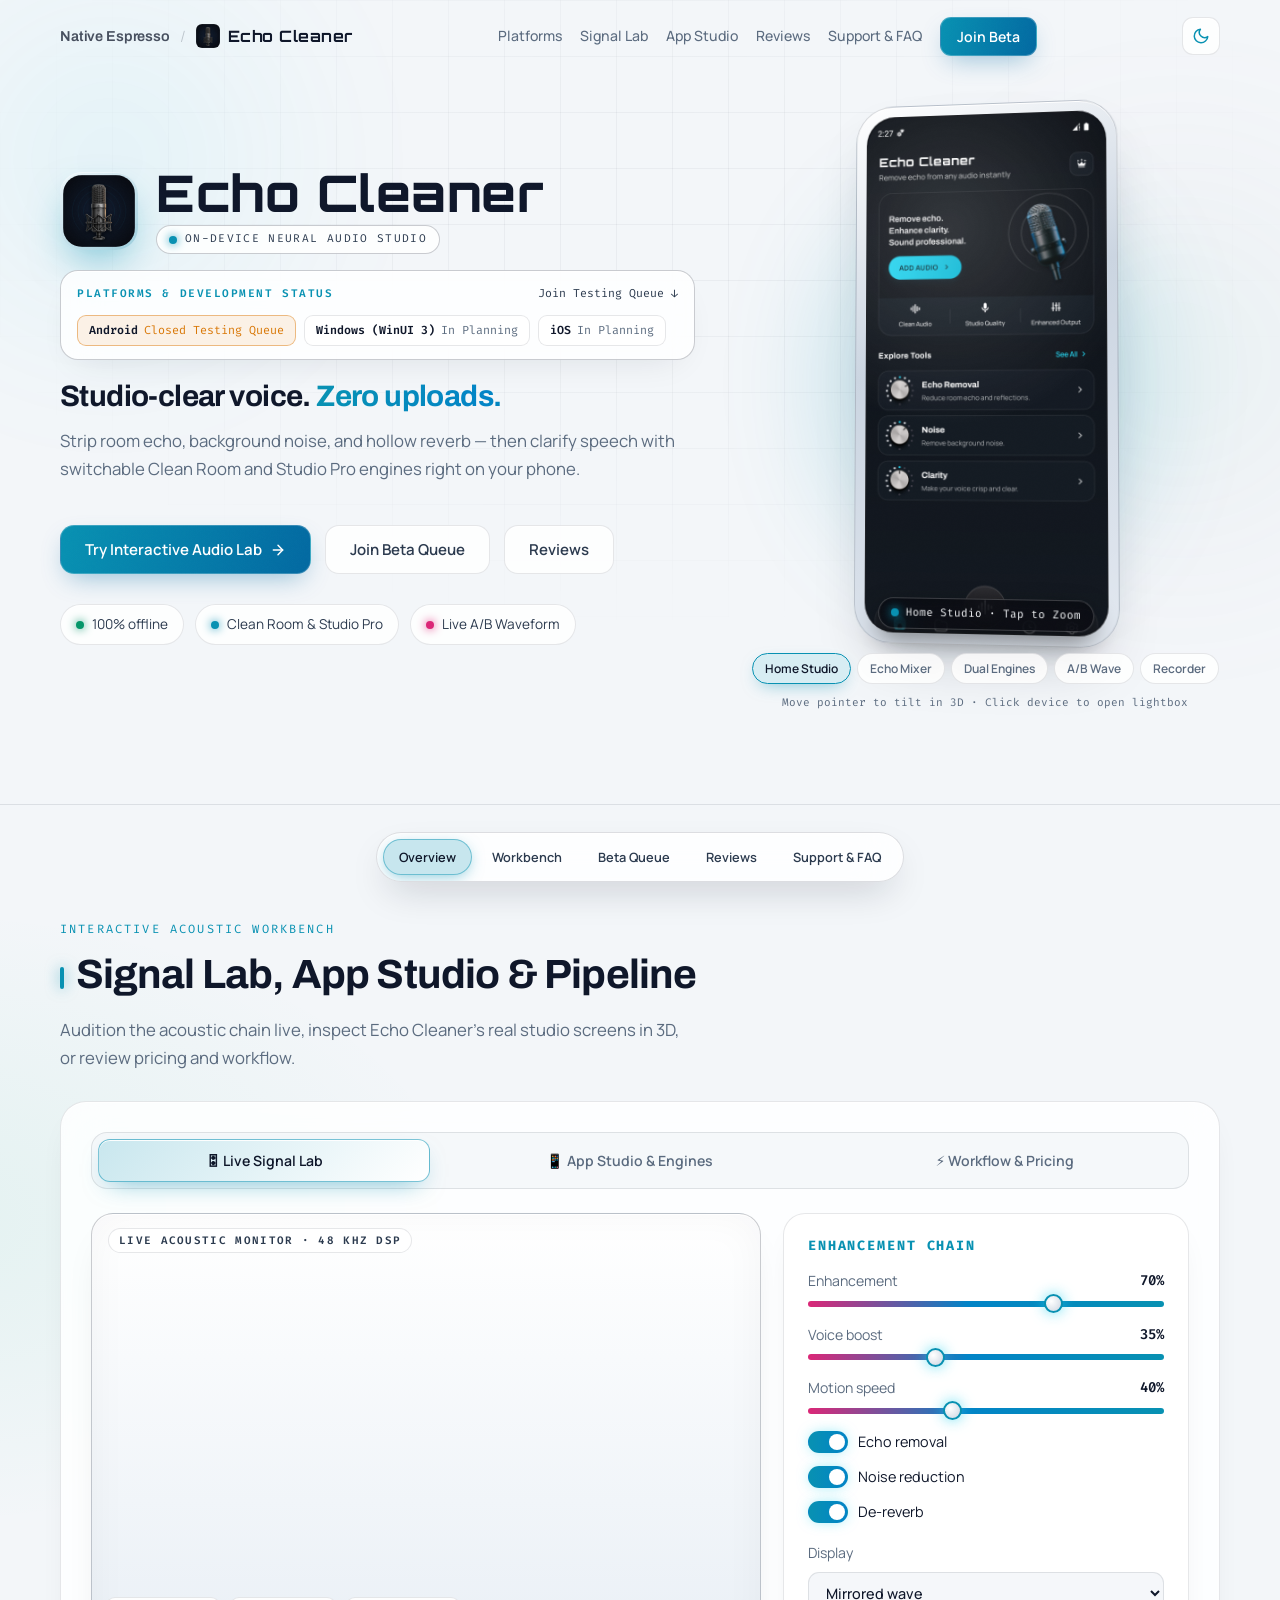
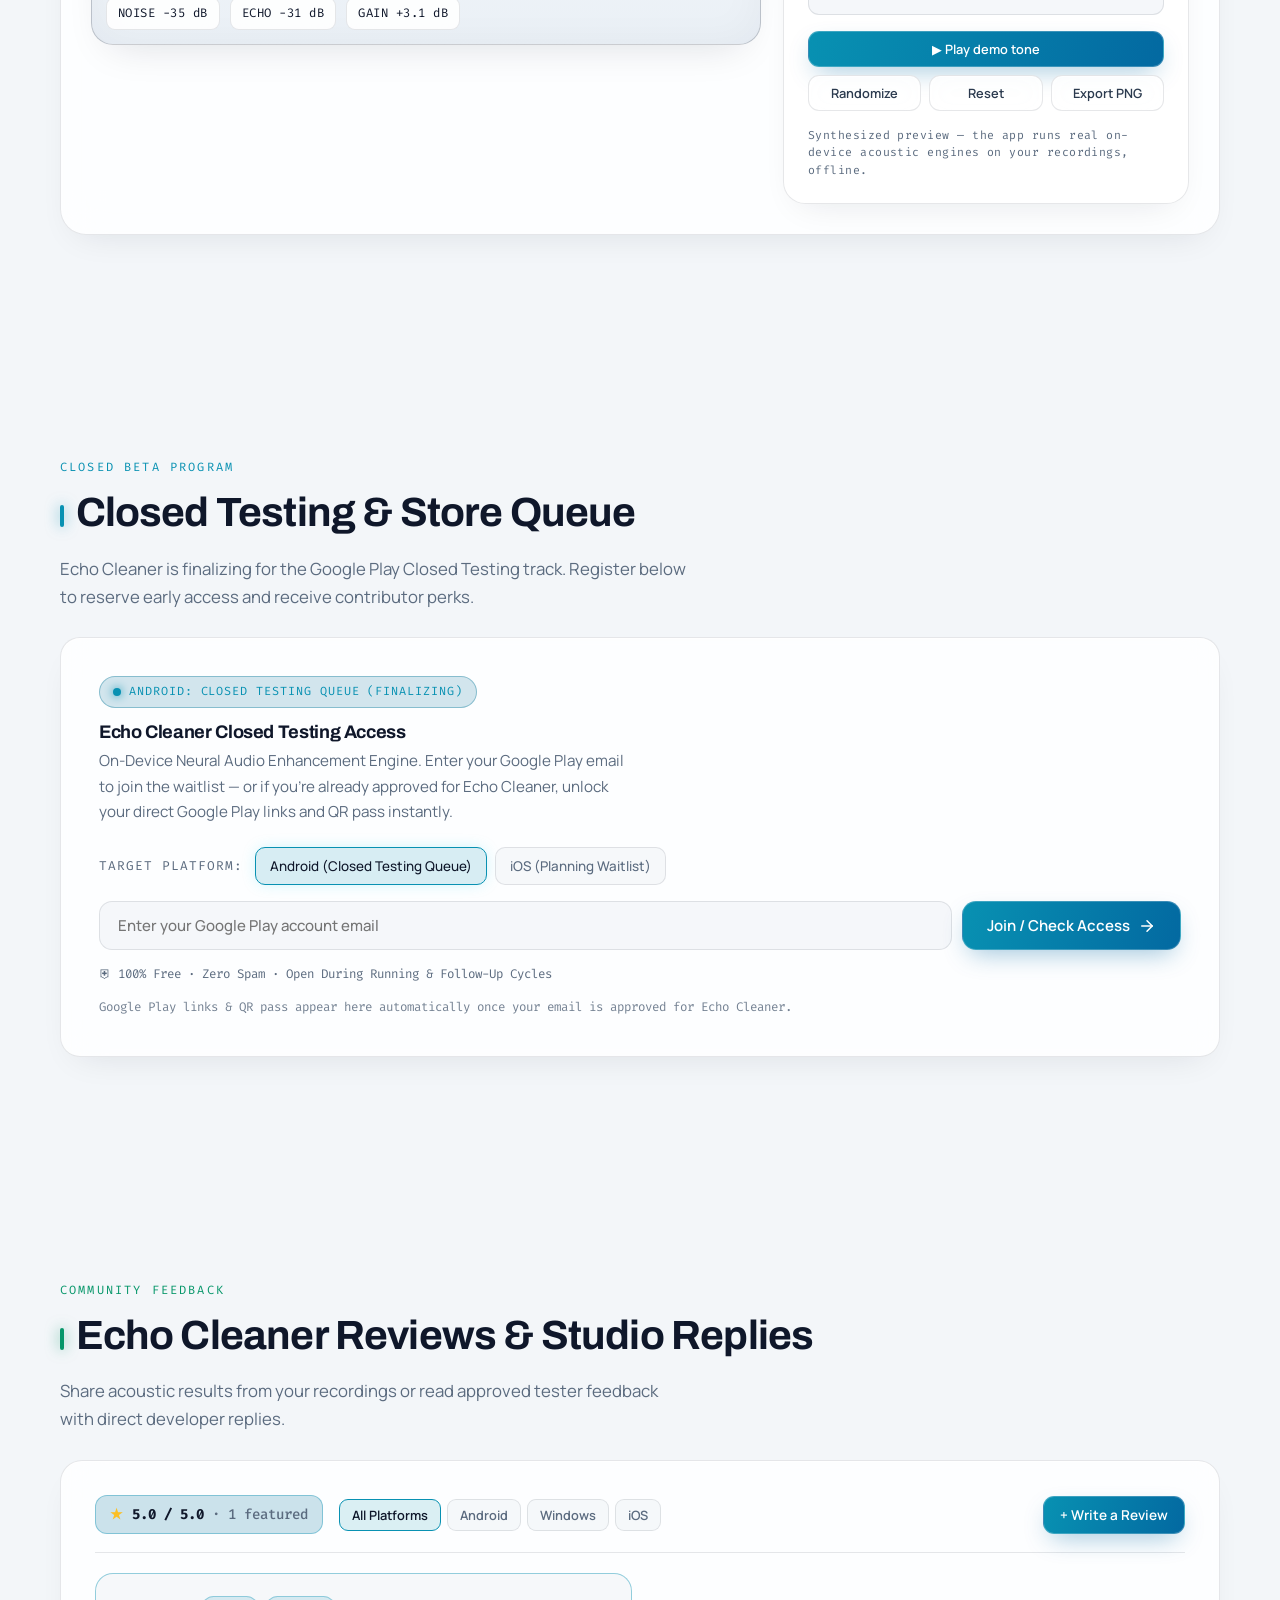
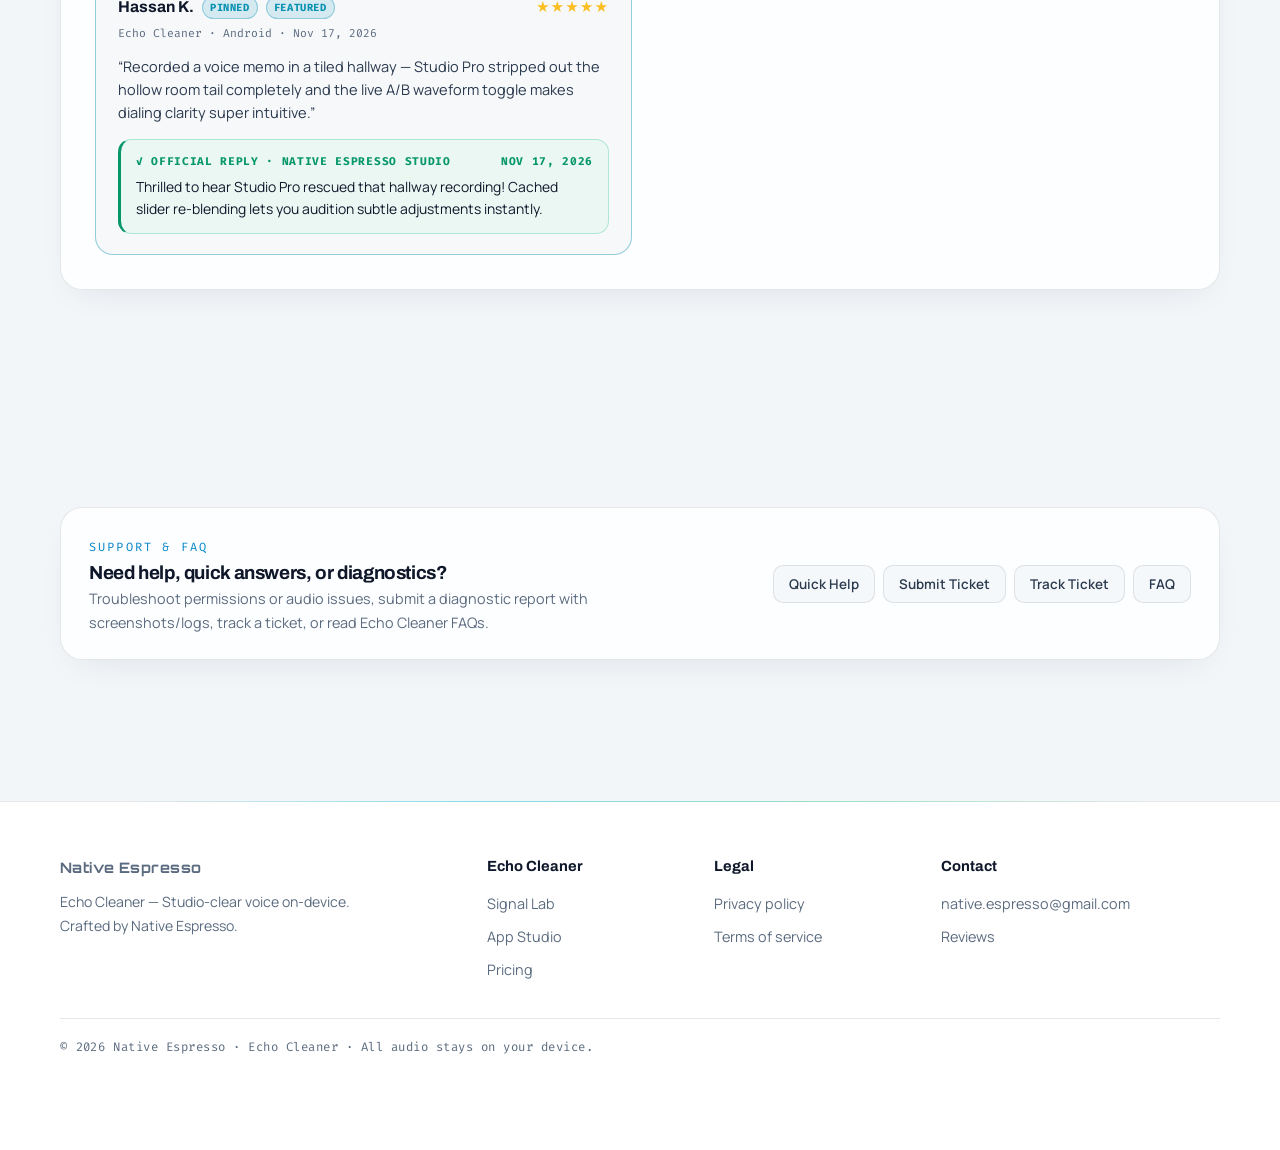
==== commit c0dea7b0: "Add 3D product showcases, floating dock, studio workbenches, reviews system, tester engagement track" ====
--- a/echo-cleaner/index.html
+++ b/echo-cleaner/index.html
@@ -8,10 +8,11 @@
 <meta name="theme-color" content="#090d13">
 <meta property="og:title" content="Echo Cleaner — Studio-clear voice, 100% offline">
 <meta property="og:description" content="On-device neural voice enhancement that never leaves your device.">
-<link rel="icon" href="data:image/svg+xml,%3Csvg xmlns='http://www.w3.org/2000/svg' viewBox='0 0 32 32'%3E%3Crect width='32' height='32' rx='7' fill='%23090d13'/%3E%3Cpath d='M6 16h3l2-6 3 12 3-16 3 14 2-4h4' stroke='%2322d3ee' stroke-width='2.4' fill='none' stroke-linecap='round' stroke-linejoin='round'/%3E%3C/svg%3E">
+<link rel="icon" href="../assets/media/echo-cleaner/icon.png">
 <link rel="preconnect" href="https://fonts.googleapis.com">
 <link rel="preconnect" href="https://fonts.gstatic.com" crossorigin>
-<link rel="stylesheet" href="../assets/style.css?v=20261118e">
+<link rel="stylesheet" href="../assets/style.css?v=20261119">
+<link rel="stylesheet" href="../assets/spatial-ui.css?v=20261119">
 <script>(()=>{const t=localStorage.getItem("theme")||(window.matchMedia("(prefers-color-scheme: light)").matches?"light":"dark");document.documentElement.setAttribute("data-theme",t)})();</script>
 </head>
 <body>
@@ -25,17 +26,16 @@
       </a>
       <span class="crumb-sep">/</span>
       <a class="brand" href="#top" aria-label="Echo Cleaner home">
-        <svg viewBox="0 0 32 32" width="24" height="24" aria-hidden="true"><rect width="32" height="32" rx="7" fill="none" stroke="currentColor" stroke-opacity=".28"/><path d="M6 16h3l2-6 3 12 3-16 3 14 2-4h4" stroke="currentColor" stroke-width="2.4" fill="none" stroke-linecap="round" stroke-linejoin="round"/></svg>
+        <img src="../assets/media/echo-cleaner/icon.png" width="24" height="24" style="border-radius:6px;object-fit:cover;" alt="">
         <span>Echo&nbsp;Cleaner</span>
       </a>
     </div>
     <nav class="links" id="menu" aria-label="Primary">
-      <a href="#demo">Live demo</a>
-      <a href="#features">Features</a>
-      <a href="#how">How it works</a>
-      <a href="#pricing">Pricing</a>
-      <a href="#support">Support</a>
-      <a href="#faq">FAQ</a>
+      <a href="#top">Platforms</a>
+      <a href="#demo">Signal Lab</a>
+      <a href="#features">App Studio</a>
+      <a href="#reviews">Reviews</a>
+      <a href="#support">Support &amp; FAQ</a>
       <a class="btn btn-sm btn-primary" href="#beta-queue">Join Beta</a>
     </nav>
     <div style="display:flex;align-items:center;gap:10px;">
@@ -46,157 +46,239 @@
 </header>
 
 <main>
-<!-- HERO -->
-<section class="hero">
+<!-- PRODUCT-FIRST 3D SPATIAL HERO -->
+<section class="hero" id="overview">
   <div class="hero-grid-bg" aria-hidden="true"></div>
   <div class="orb orb-a" aria-hidden="true"></div>
   <div class="orb orb-b" aria-hidden="true"></div>
+
+  <!-- Live Closed Testing Top Strip (Visible to Everyone) -->
   <div class="wrap live-testing-top" data-hero-countdown="echo-cleaner" hidden></div>
-  <div class="wrap hero-in">
-    <div class="hero-kicker-pill rise" style="--d:0">
-      <i class="dot dot-cyan" aria-hidden="true"></i>
-      <span>On-Device Neural Audio Studio · Dual Acoustic Engines</span>
-    </div>
-    <h1 class="rise" style="--d:1">Studio-clear voice.<br><span class="grad">Zero uploads.</span></h1>
-    <p class="lede rise" style="--d:2">Echo Cleaner strips room echo, background noise, and hollow reverb — then shapes and clarifies your voice with switchable Clean Room and Studio Pro engines. Every sample runs on your phone. Nothing ever leaves it.</p>
-    <div class="platforms rise" style="--d:2.5;margin-bottom:18px;" data-app-platforms="echo-cleaner">
-      <span class="platform-tag queue" data-platform-android><b>Android</b> Closed Testing Queue (Finalizing)</span>
-      <span class="platform-tag"><b>iOS</b> In Planning</span>
-      <span class="platform-tag" data-platform-windows><b>Windows</b> In Planning</span>
-    </div>
-    <div data-app-access-banner="echo-cleaner" hidden style="margin-bottom:18px;"></div>
-    <div class="hero-cta rise" style="--d:3">
-      <a class="btn btn-primary" href="#demo">
-        <span>Try the live demo</span>
-        <svg viewBox="0 0 24 24" width="16" height="16" fill="none" stroke="currentColor" stroke-width="2.2" stroke-linecap="round" stroke-linejoin="round" aria-hidden="true"><line x1="5" y1="12" x2="19" y2="12"/><polyline points="12 5 19 12 12 19"/></svg>
-      </a>
-      <a class="btn btn-ghost" href="privacy.html">Read the privacy policy</a>
-    </div>
-    <ul class="chips rise" style="--d:4">
-      <li><i class="dot dot-green"></i>100% offline</li>
-      <li><i class="dot dot-cyan"></i>Clean Room &amp; Studio Pro Engines</li>
-      <li><i class="dot dot-magenta"></i>Live A/B Waveform Compare</li>
-    </ul>
-  </div>
-  <svg class="hero-wave" id="heroWave" viewBox="0 0 1200 220" preserveAspectRatio="none" aria-hidden="true">
-    <defs><linearGradient id="hw" x1="0" x2="1"><stop offset="0" stop-color="#22d3ee"/><stop offset=".5" stop-color="#38bdf8"/><stop offset="1" stop-color="#34d399"/></linearGradient></defs>
-    <path class="w1" d="M0 110 C 100 40 200 180 300 110 S 500 40 600 110 S 800 180 900 110 S 1100 40 1200 110" fill="none" stroke="url(#hw)" stroke-width="2.5"/>
-    <path class="w2" d="M0 110 C 100 170 200 50 300 110 S 500 170 600 110 S 800 50 900 110 S 1100 170 1200 110" fill="none" stroke="url(#hw)" stroke-width="1.4" opacity=".45"/>
-  </svg>
+
+  <div class="wrap hero-split">
+    <!-- Left Column: Official Icon, Wordmark, Platform Matrix & CTAs -->
+    <div class="hero-identity-col">
+      <div class="app-identity-lockup rise" style="--d:0">
+        <div class="app-icon-medallion">
+          <img src="../assets/media/echo-cleaner/icon.png" alt="Echo Cleaner official 3D microphone icon">
+        </div>
+        <div class="app-identity-text">
+          <h1 class="app-wordmark is-echocleaner">Echo Cleaner</h1>
+          <span class="app-tagline-pill">
+            <i class="dot dot-cyan" aria-hidden="true"></i>
+            On-Device Neural Audio Studio
+          </span>
+        </div>
+      </div>
+
+      <!-- Platform & Development Matrix Placed Prominently First -->
+      <div class="platform-matrix-card rise" style="--d:1">
+        <div class="pmc-head">
+          <span class="pmc-label">Platforms &amp; Development Status</span>
+          <a class="pmc-action" href="#beta-queue">Join Testing Queue ↓</a>
+        </div>
+        <div class="platforms" data-app-platforms="echo-cleaner">
+          <span class="platform-tag queue" data-platform-android><b>Android</b> Closed Testing Queue (Finalizing)</span>
+          <span class="platform-tag" data-platform-windows><b>Windows</b> In Planning</span>
+          <span class="platform-tag" data-platform-ios><b>iOS</b> In Planning</span>
+          <span class="platform-tag" data-platform-macos hidden><b>macOS</b> Hidden</span>
+          <span class="platform-tag" data-platform-linux hidden><b>Linux</b> Hidden</span>
+        </div>
+      </div>
+
+      <div data-app-access-banner="echo-cleaner" hidden style="margin-bottom:16px;"></div>
+
+      <h2 class="hero-sub-headline rise" style="--d:2">Studio-clear voice. <span class="grad">Zero uploads.</span></h2>
+      <p class="lede rise" style="--d:2.5;margin:0 0 22px;">Strip room echo, background noise, and hollow reverb — then clarify speech with switchable Clean Room and Studio Pro engines right on your phone.</p>
+
+      <div class="hero-cta rise" style="--d:3;margin-top:20px;">
+        <a class="btn btn-primary" href="#demo">
+          <span>Try Interactive Audio Lab</span>
+          <svg viewBox="0 0 24 24" width="16" height="16" fill="none" stroke="currentColor" stroke-width="2.2" stroke-linecap="round" stroke-linejoin="round" aria-hidden="true"><line x1="5" y1="12" x2="19" y2="12"/><polyline points="12 5 19 12 12 19"/></svg>
+        </a>
+        <a class="btn btn-ghost" href="#beta-queue">Join Beta Queue</a>
+        <a class="btn btn-ghost" href="#reviews">Reviews</a>
+      </div>
+
+      <ul class="chips rise" style="--d:4">
+        <li><i class="dot dot-green"></i>100% offline</li>
+        <li><i class="dot dot-cyan"></i>Clean Room &amp; Studio Pro</li>
+        <li><i class="dot dot-magenta"></i>Live A/B Waveform</li>
+      </ul>
+    </div>
+
+    <!-- Right Column: Interactive 3D Tilt Phone Stage -->
+    <div class="hero-stage-col rise" style="--d:1.5" data-3d-stage>
+      <div class="stage-3d-wrap">
+        <div class="stage-3d-aura" aria-hidden="true"></div>
+        <div class="phone-3d-frame" title="Click to inspect fullscreen">
+          <div class="phone-3d-screen">
+            <img src="../assets/media/echo-cleaner/01-home-studio.png" alt="Echo Cleaner Home Studio">
+            <div class="phone-3d-glare" aria-hidden="true"></div>
+          </div>
+          <div class="phone-3d-badge">
+            <i class="dot dot-cyan" aria-hidden="true"></i>
+            <span>Home Studio · Tap to Zoom</span>
+          </div>
+        </div>
+      </div>
+
+      <div class="stage-shot-pills" aria-label="Quick app screenshot switcher">
+        <button type="button" class="shot-pill active" data-shot-src="../assets/media/echo-cleaner/01-home-studio.png" data-shot-label="Echo Cleaner — Home Studio">Home Studio</button>
+        <button type="button" class="shot-pill" data-shot-src="../assets/media/echo-cleaner/02-enhancement-mixer.png" data-shot-label="Studio Mixer &amp; Dual Engines">Echo Mixer</button>
+        <button type="button" class="shot-pill" data-shot-src="../assets/media/echo-cleaner/03-dual-engines.png" data-shot-label="Clean Room vs Studio Pro">Dual Engines</button>
+        <button type="button" class="shot-pill" data-shot-src="../assets/media/echo-cleaner/04-before-after.png" data-shot-label="Before / After Comparison">A/B Wave</button>
+        <button type="button" class="shot-pill" data-shot-src="../assets/media/echo-cleaner/05-voice-recorder.png" data-shot-label="Built-In Voice Recorder">Recorder</button>
+      </div>
+      <span class="stage-hint">Move pointer to tilt in 3D · Click device to open lightbox</span>
+    </div>
+  </div>
 </section>
 
-<!-- DEMO -->
-<section id="demo" class="section" data-accent="cyan">
+<!-- INTERACTIVE ACOUSTIC WORKBENCH (TABBED 3D WORKSPACE) -->
+<section id="workbench" class="section" data-accent="cyan">
   <div class="wrap">
-    <p class="kicker reveal">Interactive signal lab</p>
+    <p class="kicker reveal">Interactive Acoustic Workbench</p>
     <div class="section-title-row reveal">
       <span class="channel-notch" aria-hidden="true"></span>
-      <h2>Hear what “clean” looks like</h2>
-    </div>
-    <p class="lede reveal">Drag the enhancement chain live. Rose is the unwanted room energy — echo, hiss, and reverb tail. Watch it collapse as the on-device neural pipeline isolates speech. Play a synthesized before/after preview tone anytime.</p>
-    <div class="lab reveal">
-      <div class="scope">
-        <canvas id="wave" aria-label="Live waveform visualization of noisy versus enhanced signal"></canvas>
-        <div class="scope-hud">
-          <span class="mono" id="roNoise">NOISE −6 dB</span>
-          <span class="mono" id="roEcho">ECHO −4 dB</span>
-          <span class="mono" id="roGain">GAIN +0.0 dB</span>
-        </div>
-      </div>
-      <aside class="console" aria-label="Demo controls">
-        <h3 class="console-title">Enhancement chain</h3>
-        <label class="ctl"><span>Enhancement <output id="vEnh">70%</output></span>
-          <input type="range" id="enh" min="0" max="100" value="70"></label>
-        <label class="ctl"><span>Voice boost <output id="vBoost">35%</output></span>
-          <input type="range" id="boost" min="0" max="100" value="35"></label>
-        <label class="ctl"><span>Motion speed <output id="vSpeed">40%</output></span>
-          <input type="range" id="speed" min="0" max="100" value="40"></label>
-        <div class="toggles">
-          <label class="tgl"><input type="checkbox" id="tEcho" checked><i></i>Echo removal</label>
-          <label class="tgl"><input type="checkbox" id="tNoise" checked><i></i>Noise reduction</label>
-          <label class="tgl"><input type="checkbox" id="tReverb" checked><i></i>De-reverb</label>
-        </div>
-        <label class="ctl"><span>Display</span>
-          <select id="style"><option value="wave">Mirrored wave</option><option value="bars">Spectrum bars</option></select></label>
-        <div class="console-actions">
-          <button class="btn btn-primary btn-sm" id="btnAudio" aria-pressed="false">▶ Play demo tone</button>
-          <button class="btn btn-ghost btn-sm" id="btnRand">Randomize</button>
-          <button class="btn btn-ghost btn-sm" id="btnReset">Reset</button>
-          <button class="btn btn-ghost btn-sm" id="btnExport">Export PNG</button>
-        </div>
-        <p class="console-note mono">Synthesized preview — the app runs real on-device acoustic engines on your recordings, offline.</p>
-      </aside>
-    </div>
-  </div>
-</section>
-
-<!-- FEATURES -->
-<section id="features" class="section" data-accent="green">
-  <div class="wrap">
-    <p class="kicker reveal">The studio mixer</p>
-    <div class="section-title-row reveal">
-      <span class="channel-notch" aria-hidden="true"></span>
-      <h2>Precision acoustics. Instant auditioning.</h2>
-    </div>
-    <div class="grid cards">
-      <article class="card reveal"><div class="ico" style="--c:var(--cyan)">◉</div><h3>Dual Acoustic Engines</h3><p>Switch between <strong>Clean Room</strong> and <strong>Studio Pro</strong> on-device neural audio engines with sub-second cached slider re-blending.</p></article>
-      <article class="card reveal"><div class="ico" style="--c:var(--green)">≋</div><h3>Noise &amp; Echo Removal</h3><p>Proprietary on-device neural denoising strips hiss, background hum, room echo, wind, and crowd bleed without thinning natural speech.</p></article>
-      <article class="card reveal"><div class="ico" style="--c:var(--blue)">⌁</div><h3>Room De-Reverberation</h3><p>Acoustic room modeling dries out hollow reflections so recordings sound intimate and close-mic’d rather than distant.</p></article>
-      <article class="card reveal"><div class="ico" style="--c:var(--magenta)">↯</div><h3>Live Waveform &amp; A/B Compare</h3><p>Inspect real-time audio envelopes and toggle instantly between original and enhanced audio to dial in exact voice clarity and bass warmth.</p></article>
-      <article class="card reveal"><div class="ico" style="--c:var(--amber)">🎙</div><h3>Record or Extract from Video</h3><p>Capture voice directly inside the app with pause/resume, import audio clips, or extract clean soundtracks straight from video files.</p></article>
-      <article class="card reveal"><div class="ico" style="--c:var(--cyan)">⛨</div><h3>100% Offline &amp; Pauseable Export</h3><p>Pause, resume, or cancel exports cleanly with zero leftover clutter — available across 12 languages with Light &amp; Dark studio themes.</p></article>
-    </div>
-  </div>
-</section>
-
-<!-- HOW -->
-<section id="how" class="section" data-accent="blue">
-  <div class="wrap">
-    <p class="kicker reveal">Pipeline</p>
-    <div class="section-title-row reveal">
-      <span class="channel-notch" aria-hidden="true"></span>
-      <h2>Record or import → enhance → export</h2>
-    </div>
-    <ol class="steps">
-      <li class="reveal"><b class="mono">01</b><h3>Capture or pick media</h3><p>Record voice live, import any voice memo or podcast take, or extract audio directly from a local video file.</p></li>
-      <li class="reveal"><b class="mono">02</b><h3>On-device acoustic polish</h3><p>Proprietary neural de-reverberation, denoising, and hardware-accelerated loudness shaping run locally with instant A/B auditioning.</p></li>
-      <li class="reveal"><b class="mono">03</b><h3>Export the studio take</h3><p>Save or share your cleaned master with pause/resume export control — your original recording always stays untouched.</p></li>
-    </ol>
-  </div>
-</section>
-
-<!-- PRICING -->
-<section id="pricing" class="section" data-accent="magenta">
-  <div class="wrap">
-    <p class="kicker reveal">Simple, honest pricing</p>
-    <div class="section-title-row reveal">
-      <span class="channel-notch" aria-hidden="true"></span>
-      <h2>Free to start. Pro when you need it.</h2>
-    </div>
-    <div class="grid plans">
-      <article class="plan reveal">
-        <h3>Free</h3><p class="price">$0</p>
-        <ul>
-          <li class="yes">1 enhancement per day</li>
-          <li class="yes">+2 more via rewarded ads</li>
-          <li class="yes">Full enhancement chain</li>
-          <li class="no">Contains ads</li>
-        </ul>
-        <a class="btn btn-ghost" href="#beta-queue">Join closed testing</a>
-      </article>
-      <article class="plan plan-pro reveal">
-        <span class="tag">Recommended</span>
-        <h3>Pro</h3><p class="price">Pro Access<span> · via Google Play</span></p>
-        <ul>
-          <li class="yes">Unlimited enhancements</li>
-          <li class="yes">Zero ads, zero rewarded waits</li>
-          <li class="yes">Same 100% offline neural pipeline</li>
-          <li class="yes">Supports independent engineering</li>
-        </ul>
-        <a class="btn btn-primary" href="#beta-queue">Join Closed Testing</a>
-      </article>
-    </div>
-    <p class="privacy-strip reveal">⛨ Your audio never leaves your device — in either plan. <a href="privacy.html">Privacy policy</a> · <a href="terms.html">Terms</a></p>
+      <h2>Signal Lab, App Studio &amp; Pipeline</h2>
+    </div>
+    <p class="lede reveal">Audition the acoustic chain live, inspect Echo Cleaner's real studio screens in 3D, or review pricing and workflow.</p>
+
+    <div class="workbench-shell reveal" data-workbench>
+      <div class="studio-tabs-rail" role="tablist" aria-label="Echo Cleaner Workbench">
+        <button type="button" class="studio-tab-btn active" role="tab" aria-selected="true" data-wb-tab="demo">🎛 Live Signal Lab</button>
+        <button type="button" class="studio-tab-btn" role="tab" aria-selected="false" data-wb-tab="studios">📱 App Studio &amp; Engines</button>
+        <button type="button" class="studio-tab-btn" role="tab" aria-selected="false" data-wb-tab="pipeline">⚡ Workflow &amp; Pricing</button>
+      </div>
+
+      <!-- TAB 1: LIVE ACOUSTIC SIGNAL LAB -->
+      <div class="workbench-pane active" data-wb-pane="demo" id="demo">
+        <div class="lab" style="margin-top:0;">
+          <div class="scope">
+            <canvas id="wave" aria-label="Live waveform visualization of noisy versus enhanced signal"></canvas>
+            <div class="scope-hud">
+              <span class="mono" id="roNoise">NOISE −6 dB</span>
+              <span class="mono" id="roEcho">ECHO −4 dB</span>
+              <span class="mono" id="roGain">GAIN +0.0 dB</span>
+            </div>
+          </div>
+          <aside class="console" style="position:static;" aria-label="Demo controls">
+            <h3 class="console-title">Enhancement chain</h3>
+            <label class="ctl"><span>Enhancement <output id="vEnh">70%</output></span>
+              <input type="range" id="enh" min="0" max="100" value="70"></label>
+            <label class="ctl"><span>Voice boost <output id="vBoost">35%</output></span>
+              <input type="range" id="boost" min="0" max="100" value="35"></label>
+            <label class="ctl"><span>Motion speed <output id="vSpeed">40%</output></span>
+              <input type="range" id="speed" min="0" max="100" value="40"></label>
+            <div class="toggles">
+              <label class="tgl"><input type="checkbox" id="tEcho" checked><i></i>Echo removal</label>
+              <label class="tgl"><input type="checkbox" id="tNoise" checked><i></i>Noise reduction</label>
+              <label class="tgl"><input type="checkbox" id="tReverb" checked><i></i>De-reverb</label>
+            </div>
+            <label class="ctl"><span>Display</span>
+              <select id="style"><option value="wave">Mirrored wave</option><option value="bars">Spectrum bars</option></select></label>
+            <div class="console-actions">
+              <button class="btn btn-primary btn-sm" id="btnAudio" aria-pressed="false">▶ Play demo tone</button>
+              <button class="btn btn-ghost btn-sm" id="btnRand">Randomize</button>
+              <button class="btn btn-ghost btn-sm" id="btnReset">Reset</button>
+              <button class="btn btn-ghost btn-sm" id="btnExport">Export PNG</button>
+            </div>
+            <p class="console-note mono">Synthesized preview — the app runs real on-device acoustic engines on your recordings, offline.</p>
+          </aside>
+        </div>
+      </div>
+
+      <!-- TAB 2: APP STUDIO & DUAL ENGINES (WITH 3D PHONE STAGE) -->
+      <div class="workbench-pane" data-wb-pane="studios" id="features">
+        <div class="studio-deck-grid">
+          <div class="studio-feature-grid">
+            <div class="mini-feature-tile">
+              <h4>◉ Dual Acoustic Engines</h4>
+              <p>Switch between <strong>Clean Room</strong> and <strong>Studio Pro</strong> on-device neural engines with sub-second cached slider re-blending.</p>
+            </div>
+            <div class="mini-feature-tile">
+              <h4>≋ Echo &amp; Noise Suppression</h4>
+              <p>Strips speaker-to-mic echo, hiss, hum, wind, and crowd bleed while preserving natural vocal warmth.</p>
+            </div>
+            <div class="mini-feature-tile">
+              <h4>⌁ Room De-Reverberation</h4>
+              <p>Acoustic room modeling dries out hollow reflections so recordings sound intimate and close-mic’d.</p>
+            </div>
+            <div class="mini-feature-tile">
+              <h4>↯ Live A/B Waveform Compare</h4>
+              <p>Inspect RMS envelopes and flip instantly between Original and Enhanced takes while dialing clarity &amp; bass.</p>
+            </div>
+            <div class="mini-feature-tile">
+              <h4>🎙 Record or Extract from Video</h4>
+              <p>Record voice live with pause/resume, import clips, or pull clean audio straight out of local videos.</p>
+            </div>
+            <div class="mini-feature-tile">
+              <h4>⛨ Pauseable Export &amp; Themes</h4>
+              <p>Pause, resume, or cancel exports cleanly — localized across 12 languages with Light &amp; Dark studio themes.</p>
+            </div>
+          </div>
+
+          <div class="hero-stage-col" data-3d-stage>
+            <div class="stage-3d-wrap">
+              <div class="stage-3d-aura" aria-hidden="true"></div>
+              <div class="phone-3d-frame" title="Click to inspect fullscreen">
+                <div class="phone-3d-screen">
+                  <img src="../assets/media/echo-cleaner/02-enhancement-mixer.png" alt="Echo Cleaner Studio Mixer">
+                  <div class="phone-3d-glare" aria-hidden="true"></div>
+                </div>
+                <div class="phone-3d-badge">
+                  <i class="dot dot-cyan" aria-hidden="true"></i>
+                  <span>Studio Mixer · Tap to Zoom</span>
+                </div>
+              </div>
+            </div>
+
+            <div class="stage-shot-pills">
+              <button type="button" class="shot-pill active" data-shot-src="../assets/media/echo-cleaner/02-enhancement-mixer.png" data-shot-label="Studio Mixer &amp; Rotary Knobs">Mixer</button>
+              <button type="button" class="shot-pill" data-shot-src="../assets/media/echo-cleaner/03-dual-engines.png" data-shot-label="Clean Room &amp; Studio Pro Engines">Engines</button>
+              <button type="button" class="shot-pill" data-shot-src="../assets/media/echo-cleaner/04-before-after.png" data-shot-label="Before / After A/B Compare">Compare</button>
+              <button type="button" class="shot-pill" data-shot-src="../assets/media/echo-cleaner/05-voice-recorder.png" data-shot-label="Voice Recorder">Recorder</button>
+              <button type="button" class="shot-pill" data-shot-src="../assets/media/echo-cleaner/06-settings.png" data-shot-label="Settings &amp; 12 Languages">Settings</button>
+            </div>
+          </div>
+        </div>
+      </div>
+
+      <!-- TAB 3: WORKFLOW & PRICING -->
+      <div class="workbench-pane" data-wb-pane="pipeline" id="how">
+        <ol class="steps" style="margin-top:0;">
+          <li><b class="mono">01</b><h3>Capture or pick media</h3><p>Record voice live, import any voice memo or podcast take, or extract audio directly from a local video file.</p></li>
+          <li><b class="mono">02</b><h3>On-device acoustic polish</h3><p>Proprietary neural de-reverberation, denoising, and hardware-accelerated loudness shaping run locally with instant A/B auditioning.</p></li>
+          <li><b class="mono">03</b><h3>Export the studio take</h3><p>Save or share your cleaned master with pause/resume export control — your original recording always stays untouched.</p></li>
+        </ol>
+
+        <div class="grid plans" id="pricing" style="margin-top:24px;max-width:100%;">
+          <article class="plan">
+            <h3>Free</h3><p class="price">$0</p>
+            <ul>
+              <li class="yes">1 enhancement per day</li>
+              <li class="yes">+2 more via rewarded ads</li>
+              <li class="yes">Full enhancement chain</li>
+              <li class="no">Contains ads</li>
+            </ul>
+            <a class="btn btn-ghost" href="#beta-queue">Join closed testing</a>
+          </article>
+          <article class="plan plan-pro">
+            <span class="tag">Recommended</span>
+            <h3>Pro</h3><p class="price">Pro Access<span> · via Google Play</span></p>
+            <ul>
+              <li class="yes">Unlimited enhancements</li>
+              <li class="yes">Zero ads, zero rewarded waits</li>
+              <li class="yes">Same 100% offline neural pipeline</li>
+              <li class="yes">Supports independent engineering</li>
+            </ul>
+            <a class="btn btn-primary" href="#beta-queue">Join Closed Testing</a>
+          </article>
+        </div>
+        <p class="privacy-strip" style="margin-top:18px;">⛨ Your audio never leaves your device — in either plan. <a href="privacy.html">Privacy policy</a> · <a href="terms.html">Terms</a></p>
+      </div>
+    </div>
   </div>
 </section>
 
@@ -206,37 +288,65 @@
     <p class="kicker reveal">Closed Beta Program</p>
     <div class="section-title-row reveal">
       <span class="channel-notch" aria-hidden="true"></span>
-      <h2>Join the Echo Cleaner Closed Testing Queue</h2>
-    </div>
-    <p class="lede reveal">Echo Cleaner is in final preparation for the Google Play Closed Testing track. Register below to test the acoustic neural pipeline on your recordings and receive contributor perks.</p>
-
-    <div style="margin-top:32px;">
+      <h2>Closed Testing &amp; Store Queue</h2>
+    </div>
+    <p class="lede reveal">Echo Cleaner is finalizing for the Google Play Closed Testing track. Register below to reserve early access and receive contributor perks.</p>
+
+    <div style="margin-top:26px;">
       <div data-beta-widget data-app-id="echo-cleaner" data-app-name="Echo Cleaner" data-single-app="true"></div>
     </div>
   </div>
 </section>
 
-<!-- SUPPORT & ISSUE DIAGNOSTIC PORTAL -->
+<!-- COMMUNITY REVIEWS & OFFICIAL STUDIO REPLIES -->
+<section id="reviews" class="section" data-accent="green">
+  <div class="wrap">
+    <p class="kicker reveal">Community Feedback</p>
+    <div class="section-title-row reveal">
+      <span class="channel-notch" aria-hidden="true"></span>
+      <h2>Echo Cleaner Reviews &amp; Studio Replies</h2>
+    </div>
+    <p class="lede reveal">Share acoustic results from your recordings or read approved tester feedback with direct developer replies.</p>
+
+    <div style="margin-top:26px;" class="reveal" data-reviews-widget data-app-id="echo-cleaner" data-app-name="Echo Cleaner"></div>
+  </div>
+</section>
+
+<!-- COMPACT EXPANDABLE SUPPORT & FAQ DRAWER -->
 <section id="support" class="section" data-accent="blue">
   <div class="wrap">
-    <p class="kicker reveal">Troubleshooting &amp; Support</p>
-    <div class="section-title-row reveal">
-      <span class="channel-notch" aria-hidden="true"></span>
-      <h2>Encountered an Issue with Echo Cleaner?</h2>
-    </div>
-    <p class="lede reveal">If audio processing failed, a permission was blocked, or the closed testing invite did not appear — troubleshoot immediately or submit a diagnostic ticket directly to our engineers.</p>
-
-    <div class="support-portal reveal" data-support-portal data-support-scope="echo-cleaner">
-      <div id="issue-alert" data-issue-alert></div>
-      <div class="support-grid">
-        <!-- Left: Diagnostic Helper -->
-        <div>
-          <h3 style="font-size:1.15rem;margin-bottom:8px;">Instant Diagnostic Solutions</h3>
-          <p style="color:var(--muted);font-size:.92rem;margin-bottom:14px;">Select an Echo Cleaner scenario below for immediate resolution steps:</p>
-
-          <!-- Interactive Clickable Symptom Pills -->
+    <div class="support-compact-shell reveal" data-support-portal data-support-scope="echo-cleaner" data-expandable="true">
+      <div class="support-compact-bar">
+        <div class="support-compact-copy">
+          <span class="kicker" style="margin-bottom:4px;">Support &amp; FAQ</span>
+          <h3>Need help, quick answers, or diagnostics?</h3>
+          <p>Troubleshoot permissions or audio issues, submit a diagnostic report with screenshots/logs, track a ticket, or read Echo Cleaner FAQs.</p>
+        </div>
+        <div class="support-quick-actions">
+          <button type="button" class="support-trigger" data-support-open="troubleshoot">Quick Help</button>
+          <button type="button" class="support-trigger" data-support-open="ticket">Submit Ticket</button>
+          <button type="button" class="support-trigger" data-support-open="lookup">Track Ticket</button>
+          <button type="button" class="support-trigger" data-support-open="faq">FAQ</button>
+        </div>
+      </div>
+
+      <div class="support-drawer" data-support-drawer aria-hidden="true">
+        <div id="issue-alert" data-issue-alert></div>
+
+        <div class="support-drawer-bar">
+          <div class="support-drawer-tabs" role="tablist">
+            <button type="button" class="support-tab" data-support-tab="troubleshoot">Quick Help</button>
+            <button type="button" class="support-tab" data-support-tab="ticket">Submit Ticket</button>
+            <button type="button" class="support-tab" data-support-tab="lookup">Track Ticket</button>
+            <button type="button" class="support-tab" data-support-tab="faq">FAQ</button>
+          </div>
+          <button type="button" class="support-collapse-btn" data-support-close>Collapse ↑</button>
+        </div>
+
+        <!-- PANE 1: QUICK HELP -->
+        <div class="support-pane" data-support-pane="troubleshoot">
+          <p class="muted" style="font-size:0.88rem;margin-bottom:12px;">Select an Echo Cleaner scenario below for immediate resolution steps:</p>
           <div class="symptom-pills" data-symptom-pills></div>
-
           <div class="form-row">
             <label for="issue-category-sel-ec">Common Scenarios:</label>
             <select id="issue-category-sel-ec" class="form-select" data-issue-category>
@@ -250,23 +360,23 @@
           <div data-dynamic-troubleshooting></div>
         </div>
 
-        <!-- Right: Direct Cloud Issue Ticket Submission -->
-        <div>
-          <h3 style="font-size:1.15rem;margin-bottom:8px;">Submit an Echo Cleaner Support Ticket</h3>
-          <p style="color:var(--muted);font-size:.92rem;margin-bottom:14px;">Direct fail-safe issue submission if store downloads or audio processing fails:</p>
+        <!-- PANE 2: SUBMIT TICKET -->
+        <div class="support-pane" data-support-pane="ticket">
           <form data-issue-form>
             <input type="hidden" name="appId" value="echo-cleaner">
-            <div class="form-row">
-              <label for="sup-email-ec">Your Contact Email:</label>
-              <input type="email" id="sup-email-ec" name="email" required placeholder="name@example.com" class="queue-input" autocomplete="email">
-            </div>
-            <div class="form-row">
-              <label for="sup-platform-ec">Platform / OS:</label>
-              <select id="sup-platform-ec" name="platform" class="form-select">
-                <option value="Android">Android</option>
-                <option value="iOS">iOS (Planning)</option>
-                <option value="Windows">Windows (Planning)</option>
-              </select>
+            <div class="form-grid-2">
+              <div class="form-row">
+                <label for="sup-email-ec">Your Contact Email:</label>
+                <input type="email" id="sup-email-ec" name="email" required placeholder="name@example.com" class="queue-input" autocomplete="email">
+              </div>
+              <div class="form-row">
+                <label for="sup-platform-ec">Platform / OS:</label>
+                <select id="sup-platform-ec" name="platform" class="form-select">
+                  <option value="Android">Android</option>
+                  <option value="iOS">iOS (Planning)</option>
+                  <option value="Windows">Windows (Planning)</option>
+                </select>
+              </div>
             </div>
             <div class="form-row">
               <label for="sup-desc-ec">
@@ -275,8 +385,6 @@
               </label>
               <textarea id="sup-desc-ec" name="description" required placeholder="Device model, Android version, audio sample issue..." class="form-textarea"></textarea>
             </div>
-
-            <!-- Screenshot / Video / Crash Log Dropzone -->
             <div class="form-row">
               <label>Attach Screenshot, Video Clip, or Log (Optional):</label>
               <div class="file-dropzone" data-file-dropzone>
@@ -289,49 +397,47 @@
               </div>
               <div class="file-preview" data-file-preview></div>
             </div>
-
-            <button type="submit" class="btn btn-primary" style="width:100%;margin-top:6px;">
+            <button type="submit" class="btn btn-primary" style="margin-top:6px;">
               <span>Submit Issue Report</span>
               <svg viewBox="0 0 24 24" width="18" height="18" fill="none" stroke="currentColor" stroke-width="2" stroke-linecap="round" stroke-linejoin="round" aria-hidden="true"><line x1="22" y1="2" x2="11" y2="13"/><polygon points="22 2 15 22 11 13 2 9 22 2"/></svg>
             </button>
           </form>
         </div>
-      </div>
-
-      <!-- Ticket Status Lookup Tab -->
-      <div class="portal-lookup-tab">
-        <div class="portal-lookup-header">
-          <h4 style="font-size:0.95rem;margin:0;color:var(--ink);">Already submitted a ticket?</h4>
-          <span style="font-size:0.78rem;color:var(--muted);font-family:var(--font-m);">Local &amp; Cloud Tracking</span>
-        </div>
-        <form data-lookup-form class="lookup-form">
-          <input type="text" name="ticketQuery" placeholder="Enter Ticket # (e.g. NE-B891A4F2) or your registered email" class="queue-input" style="flex:1;min-width:260px;padding:10px 16px;font-size:0.88rem;">
-          <button type="submit" class="btn btn-ghost" style="padding:10px 20px;font-size:0.88rem;">Check Status</button>
-        </form>
-        <div data-lookup-result></div>
-      </div>
-    </div>
-  </div>
-</section>
-
-<!-- FAQ -->
-<section id="faq" class="section" data-accent="amber">
-  <div class="wrap narrow">
-    <p class="kicker reveal">Questions</p>
-    <div class="section-title-row reveal">
-      <span class="channel-notch" aria-hidden="true"></span>
-      <h2>Frequently Asked Questions</h2>
-    </div>
-    <div class="faq reveal">
-      <details><summary>Does Echo Cleaner upload my audio?</summary><p>No. All enhancement runs 100% on-device using our proprietary neural audio engines. Processing works cleanly in airplane mode.</p></details>
-      <details><summary>How does the free tier work?</summary><p>One free enhancement per day, plus two extra unlocks by watching a rewarded ad. Pro removes limits and ads.</p></details>
-      <details><summary>How does the enhancement engine work?</summary><p>Echo Cleaner processes audio through a multi-stage acoustic pipeline: acoustic echo cancellation, on-device neural denoising, room de-reverberation, and hardware-accelerated dynamic loudness shaping — with switchable Clean Room and Studio Pro engines.</p></details>
-      <details><summary>Is my purchase tied to an account?</summary><p>No account needed. Pro is handled by Google Play Billing and restores automatically with your Play account.</p></details>
-      <details><summary>How do I report a problem?</summary><p>Use the <a href="#support">Support portal</a> above or email <a href="mailto:native.espresso@gmail.com">native.espresso@gmail.com</a>. We only receive what you explicitly submit.</p></details>
+
+        <!-- PANE 3: TICKET LOOKUP -->
+        <div class="support-pane" data-support-pane="lookup">
+          <p class="muted" style="font-size:0.88rem;margin-bottom:12px;">Enter your ticket reference or email to view recent submissions stored on this device:</p>
+          <form data-lookup-form class="lookup-form">
+            <input type="text" name="ticketQuery" placeholder="Enter Ticket # (e.g. NE-B891A4F2) or your registered email" class="queue-input" style="flex:1;min-width:260px;">
+            <button type="submit" class="btn btn-ghost">Check Status</button>
+          </form>
+          <div data-lookup-result></div>
+        </div>
+
+        <!-- PANE 4: COLLAPSIBLE FAQ -->
+        <div class="support-pane" data-support-pane="faq" id="faq">
+          <div class="faq" style="margin-top:0;">
+            <details open><summary>Does Echo Cleaner upload my audio?</summary><p>No. All enhancement runs 100% on-device using our proprietary neural audio engines. Processing works cleanly in airplane mode.</p></details>
+            <details><summary>How does the free tier work?</summary><p>One free enhancement per day, plus two extra unlocks by watching a rewarded ad. Pro removes limits and ads.</p></details>
+            <details><summary>How does the enhancement engine work?</summary><p>Echo Cleaner processes audio through a multi-stage acoustic pipeline: acoustic echo cancellation, on-device neural denoising, room de-reverberation, and hardware-accelerated dynamic loudness shaping — with switchable Clean Room and Studio Pro engines.</p></details>
+            <details><summary>Is my purchase tied to an account?</summary><p>No account needed. Pro is handled by Google Play Billing and restores automatically with your Play account.</p></details>
+            <details><summary>How do I report a problem?</summary><p>Use the Submit Ticket tab here or email <a href="mailto:native.espresso@gmail.com">native.espresso@gmail.com</a>. We only receive what you explicitly submit.</p></details>
+          </div>
+        </div>
+      </div>
     </div>
   </div>
 </section>
 </main>
+
+<!-- FLOATING FROSTED GLASS BOTTOM COMMAND DOCK -->
+<nav class="floating-dock" aria-label="Echo Cleaner quick navigation">
+  <a class="dock-item active" href="#overview">Overview</a>
+  <a class="dock-item" href="#workbench">Workbench</a>
+  <a class="dock-item" href="#beta-queue">Beta Queue</a>
+  <a class="dock-item" href="#reviews">Reviews</a>
+  <a class="dock-item" href="#support">Support &amp; FAQ</a>
+</nav>
 
 <footer class="footer">
   <div class="wrap foot-in">
@@ -339,13 +445,13 @@
       <a class="brand" href="../index.html"><span>Native Espresso</span></a>
       <p class="muted">Echo Cleaner — Studio-clear voice on-device.<br>Crafted by Native Espresso.</p>
     </div>
-    <nav aria-label="Footer"><b>Echo Cleaner</b><a href="#demo">Live demo</a><a href="#features">Features</a><a href="#pricing">Pricing</a></nav>
+    <nav aria-label="Footer"><b>Echo Cleaner</b><a href="#demo">Signal Lab</a><a href="#features">App Studio</a><a href="#pricing">Pricing</a></nav>
     <nav aria-label="Legal"><b>Legal</b><a href="privacy.html">Privacy policy</a><a href="terms.html">Terms of service</a></nav>
-    <nav aria-label="Contact"><b>Contact</b><a href="mailto:native.espresso@gmail.com">native.espresso@gmail.com</a></nav>
+    <nav aria-label="Contact"><b>Contact</b><a href="mailto:native.espresso@gmail.com">native.espresso@gmail.com</a><a href="#reviews">Reviews</a></nav>
   </div>
   <div class="wrap foot-base mono">© <span id="yr"></span> Native Espresso · Echo Cleaner · All audio stays on your device.</div>
 </footer>
-<script src="../assets/main.js?v=20261118e"></script>
-<script src="../assets/cloud-client.js?v=20261118e"></script>
+<script src="../assets/main.js?v=20261119"></script>
+<script src="../assets/cloud-client.js?v=20261119"></script>
 </body>
 </html>
--- a/assets/style.css
+++ b/assets/style.css
@@ -31,6 +31,7 @@
   --indigo: #a5b4fc;
   --amber: #fbbf24;
   --red: #f87171;
+  --primary: var(--cyan);
   --accent: var(--cyan);
 
   --shadow-card: 0 22px 54px -22px rgba(0, 0, 0, 0.76), 0 1px 0 inset var(--specular);
@@ -74,6 +75,7 @@
   --indigo: #6366f1;
   --amber: #d97706;
   --red: #ef4444;
+  --primary: var(--cyan);
   --accent: var(--cyan);
 
   --shadow-card: 0 14px 36px -18px rgba(15, 23, 42, 0.12), 0 1px 0 inset var(--specular);
@@ -636,13 +638,25 @@
 }
 .faq summary::-webkit-details-marker { display: none; }
 .faq summary::after {
-  content: "+"; width: 26px; height: 26px; border-radius: 8px; flex-shrink: 0;
-  display: grid; place-items: center; color: var(--accent); font-size: 1.2rem;
+  content: "+"; width: 28px; height: 28px; border-radius: 9px; flex-shrink: 0;
+  display: inline-flex; align-items: center; justify-content: center;
+  color: var(--accent); font-family: var(--font-m); font-size: 1.15rem; font-weight: 600; line-height: 1;
   background: color-mix(in srgb, var(--accent) 12%, transparent);
-  transition: transform 0.28s var(--ease-spring), background 0.22s ease;
-}
-.faq details[open] summary::after { transform: rotate(45deg); background: color-mix(in srgb, var(--accent) 22%, transparent); }
-.faq details p { padding: 0 24px 20px; color: var(--muted); font-size: 0.95rem; line-height: 1.66; animation: rise 0.28s var(--ease-luxury) forwards; }
+  border: 1px solid color-mix(in srgb, var(--accent) 26%, transparent);
+  transition: transform 0.28s var(--ease-spring), background 0.22s ease, border-color 0.22s ease;
+}
+.faq details[open] summary::after {
+  content: "−";
+  transform: rotate(180deg);
+  background: color-mix(in srgb, var(--accent) 20%, transparent);
+  border-color: color-mix(in srgb, var(--accent) 48%, transparent);
+}
+.faq details p {
+  padding: 14px 24px 20px; margin: 0;
+  border-top: 1px solid var(--line);
+  color: var(--muted); font-size: 0.95rem; line-height: 1.66;
+  animation: rise 0.28s var(--ease-luxury) forwards;
+}
 
 /* Legal */
 .legal { padding-top: calc(var(--nav-h) + 56px); }
--- a/assets/spatial-ui.css
+++ b/assets/spatial-ui.css
@@ -0,0 +1,624 @@
+/* ==========================================================================
+   NATIVE ESPRESSO — SPATIAL 3D STAGE, STUDIO DECK, REVIEWS & FLOATING DOCK
+   Theme-adaptive layer driven by each page's semantic tokens (--bg, --surface,
+   --ink, --muted, --line, --primary, --accent, --green, --font-d/b/m).
+   ========================================================================== */
+
+[hidden] { display: none !important; }
+
+/* ---- 1. 2-Column Spatial Product Hero & App Identity Lockup ---- */
+.hero:has(.hero-split) {
+  padding: calc(var(--nav-h) + clamp(18px, 2.4vw, 28px)) 0 92px;
+}
+.hero:has(.hero-split) .live-testing-top {
+  margin-bottom: clamp(16px, 2.2vw, 22px);
+}
+.hero-split {
+  position: relative; z-index: 2;
+  display: grid; grid-template-columns: minmax(0, 1.15fr) minmax(0, 0.85fr);
+  gap: clamp(28px, 4.5vw, 56px); align-items: center;
+}
+.hero-identity-col { display: flex; flex-direction: column; align-items: flex-start; min-width: 0; }
+
+.app-identity-lockup {
+  display: flex; align-items: center; gap: 18px; margin-bottom: 12px;
+}
+.app-icon-medallion {
+  position: relative; width: 78px; height: 78px; border-radius: 22px; flex-shrink: 0;
+  padding: 3px;
+  background: linear-gradient(145deg, rgba(255, 255, 255, 0.28), color-mix(in srgb, var(--primary) 38%, transparent));
+  box-shadow: 0 18px 40px -12px color-mix(in srgb, var(--primary) 55%, transparent), 0 1px 0 inset rgba(255, 255, 255, 0.45);
+  transition: transform 0.36s var(--ease-spring), box-shadow 0.36s ease;
+}
+.app-icon-medallion:hover {
+  transform: translateY(-3px) scale(1.04) rotate(-2deg);
+  box-shadow: 0 24px 48px -10px color-mix(in srgb, var(--primary) 70%, transparent);
+}
+.app-icon-medallion img {
+  display: block; width: 100%; height: 100%; object-fit: cover; border-radius: 19px;
+}
+.app-identity-text { display: flex; flex-direction: column; gap: 6px; min-width: 0; }
+.app-wordmark {
+  font-size: clamp(2.1rem, 4.2vw, 3.15rem); line-height: 1.04; letter-spacing: -0.02em;
+  margin: 0; color: var(--ink);
+}
+.app-wordmark.is-transtitle { font-family: var(--font-wordmark, "Bree Serif", serif); font-weight: 400; }
+.app-wordmark.is-echocleaner { font-family: var(--font-logo, "Orbitron", sans-serif); font-weight: 800; letter-spacing: 0.01em; }
+.app-tagline-pill {
+  display: inline-flex; align-items: center; gap: 8px; align-self: flex-start;
+  padding: 4px 12px; border-radius: 999px;
+  background: var(--surface); border: 1px solid var(--line-strong);
+  backdrop-filter: blur(12px);
+  font-family: var(--font-m); font-size: 0.7rem; letter-spacing: 0.12em;
+  text-transform: uppercase; color: var(--muted-strong);
+}
+
+.hero-sub-headline {
+  font-family: var(--font-d); font-weight: 700;
+  font-size: clamp(1.35rem, 2.5vw, 1.85rem); line-height: 1.24;
+  letter-spacing: -0.02em; color: var(--ink); margin: 4px 0 12px;
+}
+
+/* ---- 2. Prominent Platform & Development Matrix Deck (Above the Fold) ---- */
+.platform-matrix-card {
+  width: 100%; margin: 4px 0 14px; padding: 13px 16px; border-radius: 18px;
+  background: var(--surface); border: 1px solid var(--line-strong);
+  backdrop-filter: blur(18px) saturate(140%);
+  -webkit-backdrop-filter: blur(18px) saturate(140%);
+  box-shadow: var(--shadow-card);
+  display: flex; flex-direction: column; gap: 11px;
+}
+.pmc-head {
+  display: flex; align-items: center; justify-content: space-between; gap: 10px; flex-wrap: wrap;
+}
+.pmc-label {
+  font-family: var(--font-m); font-size: 0.69rem; text-transform: uppercase;
+  letter-spacing: 0.14em; color: var(--primary); font-weight: 600;
+}
+.pmc-action {
+  font-family: var(--font-m); font-size: 0.72rem; color: var(--muted-strong);
+  transition: color 0.2s;
+}
+.pmc-action:hover { color: var(--primary); }
+.platform-matrix-card .platforms { margin: 0; gap: 8px; }
+.pmc-note {
+  margin: 2px 0 0; font-size: 0.77rem; line-height: 1.48; color: var(--muted);
+}
+.pmc-note strong { color: var(--ink); font-weight: 600; }
+
+/* ---- 2b. Live Version Update Alert & Tester Engagement Intelligence ---- */
+.update-alert-banner {
+  display: flex; align-items: center; justify-content: space-between; gap: 16px; flex-wrap: wrap;
+  padding: 16px 20px; border-radius: 18px; margin-bottom: 16px;
+  background: linear-gradient(135deg, color-mix(in srgb, var(--primary) 16%, var(--surface-solid)), var(--surface));
+  border: 1px solid color-mix(in srgb, var(--primary) 48%, transparent);
+  box-shadow: var(--shadow-card);
+}
+.update-alert-main { display: flex; flex-direction: column; gap: 6px; flex: 1; min-width: 240px; }
+.update-alert-pill {
+  display: inline-flex; align-items: center; gap: 7px; align-self: flex-start;
+  padding: 4px 10px; border-radius: 999px;
+  background: color-mix(in srgb, var(--primary) 20%, transparent);
+  border: 1px solid color-mix(in srgb, var(--primary) 45%, transparent);
+  font-family: var(--font-m); font-size: 0.69rem; font-weight: 600;
+  letter-spacing: 0.1em; text-transform: uppercase; color: var(--ink);
+}
+.update-alert-main h4 { margin: 0; font-size: 1.02rem; color: var(--ink); }
+.update-alert-main p { margin: 0; font-size: 0.87rem; color: var(--muted); line-height: 1.5; }
+.update-alert-actions { display: flex; align-items: center; gap: 8px; flex-wrap: wrap; }
+
+.tester-intelligence-card {
+  margin-top: 18px; padding: 18px; border-radius: 16px;
+  background: color-mix(in srgb, var(--bg) 72%, transparent);
+  border: 1px solid var(--line-strong);
+  display: flex; flex-direction: column; gap: 12px;
+}
+.ti-head {
+  display: flex; align-items: center; justify-content: space-between; gap: 10px; flex-wrap: wrap;
+}
+.ti-head strong { font-family: var(--font-m); font-size: 0.74rem; letter-spacing: 0.12em; text-transform: uppercase; color: var(--primary); }
+.ti-steps { display: grid; grid-template-columns: repeat(2, minmax(0, 1fr)); gap: 12px; }
+.ti-step {
+  padding: 14px 16px; border-radius: 14px;
+  background: var(--surface); border: 1px solid var(--line);
+  display: flex; flex-direction: column; justify-content: space-between; gap: 10px;
+}
+.ti-step-top { display: flex; align-items: center; justify-content: space-between; gap: 8px; }
+.ti-step-title { font-weight: 700; font-size: 0.9rem; color: var(--ink); }
+.ti-step-desc { margin: 0; font-size: 0.82rem; color: var(--muted); line-height: 1.48; }
+.ti-badge {
+  font-family: var(--font-m); font-size: 0.68rem; padding: 3px 9px; border-radius: 999px;
+  border: 1px solid var(--line); color: var(--muted-strong); white-space: nowrap;
+}
+.ti-badge.is-done {
+  color: var(--green); border-color: rgba(16, 185, 129, 0.4); background: rgba(16, 185, 129, 0.1);
+}
+.ti-badge.is-due {
+  color: #f59e0b; border-color: rgba(245, 158, 11, 0.45); background: rgba(245, 158, 11, 0.12);
+}
+.ti-step-actions { display: flex; align-items: center; gap: 8px; flex-wrap: wrap; }
+@media (max-width: 720px) {
+  .ti-steps { grid-template-columns: 1fr; }
+}
+
+/* ---- 3. Interactive 3D Tilt Phone Stage ---- */
+.hero-stage-col {
+  display: flex; flex-direction: column; align-items: center; gap: 10px;
+  perspective: 1300px;
+}
+.stage-3d-wrap {
+  position: relative; width: 100%; max-width: 266px;
+  perspective: 1300px;
+}
+.hero:has(.live-testing-top:not([hidden])) .stage-3d-wrap {
+  max-width: 244px;
+}
+.stage-3d-aura {
+  position: absolute; inset: 12% -10% 8%; border-radius: 50%; z-index: 0; pointer-events: none;
+  filter: blur(56px); opacity: 0.55;
+  background: radial-gradient(circle, color-mix(in srgb, var(--primary) 55%, transparent), color-mix(in srgb, var(--cyan, var(--primary)) 28%, transparent) 60%, transparent 80%);
+  transition: opacity 0.35s ease, transform 0.35s ease;
+}
+.phone-3d-frame {
+  position: relative; z-index: 1;
+  border-radius: 38px; padding: 10px;
+  background: linear-gradient(155deg, rgba(255, 255, 255, 0.22), rgba(15, 18, 28, 0.92) 38%, rgba(255, 255, 255, 0.14));
+  border: 1px solid rgba(255, 255, 255, 0.2);
+  box-shadow:
+    0 34px 70px -24px rgba(0, 0, 0, 0.85),
+    0 0 0 1px rgba(0, 0, 0, 0.55),
+    0 1px 0 inset rgba(255, 255, 255, 0.35);
+  transform-style: preserve-3d;
+  transform: rotateX(var(--rx, 3deg)) rotateY(var(--ry, -8deg)) translateZ(0);
+  transition: transform 0.32s var(--ease-spring), box-shadow 0.32s ease;
+  cursor: zoom-in;
+}
+html[data-theme="light"] .phone-3d-frame {
+  background: linear-gradient(155deg, #ffffff, #cbd5e1 42%, #e2e8f0);
+  border-color: rgba(15, 23, 42, 0.18);
+  box-shadow: 0 28px 60px -24px rgba(15, 23, 42, 0.28), 0 1px 0 inset #ffffff;
+}
+.phone-3d-frame.is-tilting { transition: transform 0.08s linear; }
+.phone-3d-frame.is-swapping .phone-3d-screen img { opacity: 0; transform: scale(0.96); }
+
+.phone-3d-screen {
+  position: relative; border-radius: 29px; overflow: hidden;
+  background: #080a0f; aspect-ratio: 9 / 19.2;
+  border: 1px solid rgba(255, 255, 255, 0.1);
+}
+.phone-3d-screen img {
+  display: block; width: 100%; height: 100%; object-fit: cover; object-position: top center;
+  transition: opacity 0.26s ease, transform 0.36s var(--ease-spring);
+}
+.phone-3d-glare {
+  position: absolute; inset: 0; pointer-events: none; z-index: 2; border-radius: inherit;
+  background: radial-gradient(320px circle at var(--gx, 35%) var(--gy, 22%), rgba(255, 255, 255, 0.22), transparent 62%);
+  mix-blend-mode: screen; opacity: 0.72;
+  transition: opacity 0.25s ease;
+}
+.phone-3d-badge {
+  position: absolute; left: 50%; bottom: 14px; transform: translateX(-50%) translateZ(26px); z-index: 3;
+  display: inline-flex; align-items: center; gap: 7px; white-space: nowrap;
+  padding: 5px 12px; border-radius: 999px;
+  background: rgba(8, 10, 16, 0.78); backdrop-filter: blur(12px);
+  border: 1px solid rgba(255, 255, 255, 0.2);
+  font-family: var(--font-m); font-size: 0.68rem; color: #f8fafc;
+  box-shadow: 0 10px 24px rgba(0, 0, 0, 0.45);
+  pointer-events: none;
+}
+.stage-shot-pills {
+  display: flex; align-items: center; justify-content: center; gap: 6px; flex-wrap: wrap; max-width: 480px;
+}
+.shot-pill {
+  padding: 6px 12px; border-radius: 999px; border: 1px solid var(--line);
+  background: var(--surface); color: var(--muted); font: 600 0.75rem var(--font-b);
+  cursor: pointer; transition: 0.22s var(--ease-spring); backdrop-filter: blur(10px);
+}
+.shot-pill:hover { color: var(--ink); border-color: var(--line-strong); transform: translateY(-1px); }
+.shot-pill.active {
+  background: color-mix(in srgb, var(--primary) 16%, var(--surface-solid));
+  border-color: var(--primary); color: var(--ink);
+  box-shadow: 0 6px 18px -8px color-mix(in srgb, var(--primary) 65%, transparent);
+}
+.stage-hint {
+  font-family: var(--font-m); font-size: 0.69rem; color: var(--muted); text-align: center;
+}
+
+/* ---- 4. Company Hub 3D Product Showcase Cards ---- */
+.product-showcase-grid {
+  display: grid; grid-template-columns: 1fr; gap: 20px;
+}
+.product-card-3d {
+  position: relative; display: grid; grid-template-columns: minmax(0, 1.2fr) minmax(240px, 0.8fr);
+  gap: 28px; align-items: center;
+  padding: clamp(24px, 3.6vw, 34px); border-radius: 24px;
+  background: var(--surface); border: 1px solid var(--line);
+  backdrop-filter: blur(22px) saturate(145%);
+  -webkit-backdrop-filter: blur(22px) saturate(145%);
+  box-shadow: var(--shadow-card); overflow: hidden;
+  transition: transform 0.34s var(--ease-spring), border-color 0.28s ease, box-shadow 0.34s ease;
+}
+.product-card-3d::before {
+  content: ""; position: absolute; inset: 0; pointer-events: none; opacity: 0; transition: opacity 0.35s ease;
+  background: radial-gradient(480px circle at var(--mx, 25%) var(--my, 50%), color-mix(in srgb, var(--row-accent, var(--primary)) 16%, transparent), transparent 68%);
+}
+.product-card-3d:hover::before, .product-card-3d.spot-active::before { opacity: 1; }
+.product-card-3d:hover {
+  transform: translateY(-4px);
+  border-color: color-mix(in srgb, var(--row-accent, var(--primary)) 52%, transparent);
+  box-shadow: var(--shadow-hover);
+}
+.pc3d-left { position: relative; z-index: 1; display: flex; flex-direction: column; gap: 16px; min-width: 0; }
+.pc3d-head { display: flex; align-items: center; gap: 16px; }
+.pc3d-icon {
+  width: 62px; height: 62px; border-radius: 17px; flex-shrink: 0; padding: 2px;
+  background: linear-gradient(145deg, rgba(255, 255, 255, 0.25), color-mix(in srgb, var(--row-accent, var(--primary)) 40%, transparent));
+  box-shadow: 0 12px 28px -10px color-mix(in srgb, var(--row-accent, var(--primary)) 65%, transparent);
+  transition: transform 0.3s var(--ease-spring);
+}
+.product-card-3d:hover .pc3d-icon { transform: scale(1.06) rotate(-2deg); }
+.pc3d-icon img { width: 100%; height: 100%; object-fit: cover; border-radius: 15px; display: block; }
+.pc3d-title-wrap { display: flex; flex-direction: column; gap: 4px; min-width: 0; }
+.pc3d-title-row { display: flex; align-items: center; gap: 10px; flex-wrap: wrap; }
+.pc3d-title { font-size: clamp(1.5rem, 2.6vw, 1.95rem); margin: 0; color: var(--ink); line-height: 1.08; }
+.pc3d-title.is-transtitle { font-family: "Bree Serif", Georgia, serif; font-weight: 400; }
+.pc3d-title.is-echocleaner { font-family: "Orbitron", var(--font-d); font-weight: 700; letter-spacing: 0.01em; }
+.pc3d-sub { font-family: var(--font-m); font-size: 0.72rem; color: var(--muted); text-transform: uppercase; letter-spacing: 0.1em; }
+.pc3d-desc { color: var(--muted); font-size: 0.94rem; line-height: 1.62; margin: 0; }
+
+.pc3d-matrix {
+  display: flex; flex-wrap: wrap; gap: 7px;
+}
+.pc3d-plat-pill {
+  display: inline-flex; align-items: center; gap: 6px; padding: 5px 11px; border-radius: 9px;
+  border: 1px solid var(--line); background: color-mix(in srgb, var(--bg) 74%, transparent);
+  font-family: var(--font-m); font-size: 0.71rem; color: var(--muted-strong);
+}
+.pc3d-plat-pill b { color: var(--ink); font-weight: 600; }
+.pc3d-plat-pill.is-active { color: var(--green); border-color: rgba(16, 185, 129, 0.36); background: rgba(16, 185, 129, 0.08); }
+.pc3d-plat-pill.is-dev { color: var(--magenta); border-color: rgba(244, 63, 123, 0.36); background: rgba(244, 63, 123, 0.08); }
+.pc3d-plat-pill.is-queue { color: var(--espresso); border-color: rgba(245, 158, 11, 0.38); background: rgba(245, 158, 11, 0.09); }
+
+.pc3d-actions { display: flex; align-items: center; gap: 10px; flex-wrap: wrap; padding-top: 4px; }
+
+.pc3d-right {
+  position: relative; z-index: 1; height: 260px; display: flex; align-items: center; justify-content: center;
+  perspective: 1100px;
+}
+.pc3d-shot {
+  position: absolute; width: 136px; border-radius: 20px; overflow: hidden;
+  border: 1px solid rgba(255, 255, 255, 0.18); background: #090b10;
+  box-shadow: 0 22px 44px -16px rgba(0, 0, 0, 0.8);
+  transition: transform 0.42s var(--ease-spring), box-shadow 0.42s ease;
+  aspect-ratio: 9 / 19;
+}
+.pc3d-shot img { width: 100%; height: 100%; object-fit: cover; object-position: top center; display: block; }
+.pc3d-shot.back {
+  transform: translateX(-46px) translateY(10px) rotateY(16deg) rotateZ(-5deg) scale(0.92);
+  opacity: 0.88; z-index: 1;
+}
+.pc3d-shot.front {
+  transform: translateX(36px) translateY(-6px) rotateY(-12deg) rotateZ(3deg) scale(1);
+  z-index: 2;
+}
+.product-card-3d:hover .pc3d-shot.back {
+  transform: translateX(-58px) translateY(6px) rotateY(10deg) rotateZ(-7deg) scale(0.95);
+}
+.product-card-3d:hover .pc3d-shot.front {
+  transform: translateX(46px) translateY(-12px) rotateY(-4deg) rotateZ(2deg) scale(1.04);
+  box-shadow: 0 28px 56px -14px rgba(0, 0, 0, 0.9);
+}
+
+/* ---- 5. Interactive 3D Tabbed Studio Workbench ---- */
+.workbench-shell {
+  margin-top: 28px; padding: clamp(20px, 3vw, 30px); border-radius: 26px;
+  background: var(--surface); border: 1px solid var(--line);
+  backdrop-filter: blur(22px) saturate(145%);
+  -webkit-backdrop-filter: blur(22px) saturate(145%);
+  box-shadow: var(--shadow-card);
+}
+.studio-tabs-rail {
+  display: flex; align-items: center; gap: 8px; flex-wrap: wrap;
+  padding: 6px; border-radius: 16px; margin-bottom: 24px;
+  background: color-mix(in srgb, var(--bg) 78%, transparent);
+  border: 1px solid var(--line);
+}
+.studio-tab-btn {
+  display: inline-flex; align-items: center; gap: 8px; flex: 1 1 auto; justify-content: center;
+  padding: 11px 16px; border-radius: 12px; border: 1px solid transparent;
+  background: transparent; color: var(--muted); font: 600 0.88rem var(--font-b);
+  cursor: pointer; transition: all 0.25s var(--ease-spring); white-space: nowrap;
+}
+.studio-tab-btn:hover { color: var(--ink); background: var(--surface-alt); }
+.studio-tab-btn.active {
+  background: linear-gradient(135deg, color-mix(in srgb, var(--primary) 22%, var(--surface-solid)), var(--surface-solid));
+  border-color: color-mix(in srgb, var(--primary) 52%, transparent);
+  color: var(--ink);
+  box-shadow: 0 10px 26px -12px color-mix(in srgb, var(--primary) 65%, transparent), 0 1px 0 inset var(--specular);
+}
+
+.studio-deck-grid {
+  display: grid; grid-template-columns: minmax(0, 1.15fr) minmax(260px, 0.85fr);
+  gap: clamp(22px, 3.6vw, 40px); align-items: center;
+}
+.studio-pane { display: none; }
+.studio-pane.active {
+  display: block;
+  animation: paneMorph 0.42s var(--ease-luxury) forwards;
+}
+@keyframes paneMorph {
+  from { opacity: 0; transform: translateY(10px) scale(0.988); }
+  to { opacity: 1; transform: none; }
+}
+.studio-pane-head { margin-bottom: 18px; }
+.studio-pane-head h3 { font-size: clamp(1.35rem, 2.4vw, 1.72rem); margin: 6px 0 8px; }
+.studio-pane-head p { color: var(--muted); font-size: 0.94rem; line-height: 1.62; }
+
+.studio-feature-grid {
+  display: grid; grid-template-columns: 1fr 1fr; gap: 12px;
+}
+.mini-feature-tile {
+  padding: 16px 18px; border-radius: 16px;
+  background: color-mix(in srgb, var(--bg) 74%, transparent);
+  border: 1px solid var(--line);
+  transition: transform 0.26s var(--ease-spring), border-color 0.24s ease;
+}
+.mini-feature-tile:hover {
+  transform: translateY(-2px);
+  border-color: color-mix(in srgb, var(--primary) 45%, transparent);
+}
+.mini-feature-tile h4 {
+  font-family: var(--font-d); font-size: 0.96rem; margin: 0 0 5px; color: var(--ink);
+  display: flex; align-items: center; gap: 8px;
+}
+.mini-feature-tile p { font-size: 0.85rem; color: var(--muted); line-height: 1.54; margin: 0; }
+.mini-feature-tile code {
+  font-family: var(--font-m); font-size: 0.78rem; padding: 1px 5px; border-radius: 4px;
+  background: var(--overlay); color: var(--ink);
+}
+
+.workbench-pane { display: none; }
+.workbench-pane.active {
+  display: block;
+  animation: paneMorph 0.42s var(--ease-luxury) forwards;
+}
+
+/* ---- 6. Community Reviews & Official Studio Reply Engine ---- */
+.reviews-shell {
+  border: 1px solid var(--line); border-radius: 22px; background: var(--surface);
+  backdrop-filter: blur(20px) saturate(140%);
+  -webkit-backdrop-filter: blur(20px) saturate(140%);
+  box-shadow: var(--shadow-card);
+  padding: clamp(22px, 3.6vw, 34px);
+}
+.reviews-toolbar {
+  display: flex; align-items: center; justify-content: space-between; gap: 16px; flex-wrap: wrap;
+  padding-bottom: 18px; border-bottom: 1px solid var(--line); margin-bottom: 20px;
+}
+.reviews-summary { display: flex; align-items: center; gap: 16px; flex-wrap: wrap; }
+.rating-score-pill {
+  display: inline-flex; align-items: center; gap: 8px;
+  padding: 7px 14px; border-radius: 12px;
+  background: color-mix(in srgb, var(--primary) 13%, var(--overlay));
+  border: 1px solid color-mix(in srgb, var(--primary) 38%, transparent);
+  font-family: var(--font-m); font-size: 0.88rem; font-weight: 700; color: var(--ink);
+}
+.rating-stars-gold { color: #fbbf24; letter-spacing: 1px; }
+.reviews-filter-pills { display: flex; align-items: center; gap: 6px; flex-wrap: wrap; }
+.rev-filter-btn {
+  padding: 6px 12px; border-radius: 9px; border: 1px solid var(--line);
+  background: color-mix(in srgb, var(--bg) 78%, transparent); color: var(--muted);
+  font: 600 0.8rem var(--font-b); cursor: pointer; transition: 0.2s;
+}
+.rev-filter-btn:hover { color: var(--ink); border-color: var(--line-strong); }
+.rev-filter-btn.active {
+  background: color-mix(in srgb, var(--primary) 15%, var(--surface-solid));
+  border-color: var(--primary); color: var(--ink);
+}
+
+.review-compose-drawer {
+  display: none; margin-bottom: 22px; padding: 22px; border-radius: 16px;
+  background: color-mix(in srgb, var(--bg) 82%, transparent);
+  border: 1px solid color-mix(in srgb, var(--primary) 34%, var(--line));
+}
+.review-compose-drawer.open { display: block; animation: drawerReveal 0.34s var(--ease-luxury) forwards; }
+.star-picker { display: inline-flex; align-items: center; gap: 5px; }
+.star-pick-btn {
+  background: var(--surface); border: 1px solid var(--line); border-radius: 9px;
+  width: 38px; height: 38px; font-size: 1.15rem; cursor: pointer; color: var(--muted);
+  transition: transform 0.18s var(--ease-spring), color 0.18s, border-color 0.18s;
+}
+.star-pick-btn.lit { color: #fbbf24; border-color: rgba(251, 191, 36, 0.45); background: rgba(251, 191, 36, 0.12); }
+.star-pick-btn:hover { transform: scale(1.1); }
+
+.reviews-grid {
+  display: grid; grid-template-columns: repeat(2, 1fr); gap: 16px;
+}
+.review-card {
+  position: relative; padding: 20px 22px; border-radius: 18px;
+  background: color-mix(in srgb, var(--bg) 76%, transparent);
+  border: 1px solid var(--line); display: flex; flex-direction: column; gap: 12px;
+  transition: transform 0.26s var(--ease-spring), border-color 0.24s ease;
+}
+.review-card:hover { transform: translateY(-2px); border-color: var(--line-strong); }
+.review-card.is-pinned { border-color: color-mix(in srgb, var(--primary) 42%, transparent); }
+.review-head { display: flex; align-items: flex-start; justify-content: space-between; gap: 10px; }
+.review-author-block { display: flex; flex-direction: column; gap: 3px; }
+.review-author { font-family: var(--font-d); font-weight: 700; font-size: 0.98rem; color: var(--ink); display: flex; align-items: center; gap: 8px; flex-wrap: wrap; }
+.review-meta { font-family: var(--font-m); font-size: 0.71rem; color: var(--muted); }
+.review-badge {
+  font-family: var(--font-m); font-size: 0.65rem; text-transform: uppercase; letter-spacing: 0.06em;
+  padding: 2px 7px; border-radius: 999px;
+  background: color-mix(in srgb, var(--primary) 14%, transparent);
+  border: 1px solid color-mix(in srgb, var(--primary) 34%, transparent);
+  color: var(--primary);
+}
+.review-stars { color: #fbbf24; font-size: 0.95rem; letter-spacing: 1px; white-space: nowrap; }
+.review-body { color: var(--muted-strong); font-size: 0.91rem; line-height: 1.6; margin: 0; }
+
+.studio-reply-thread {
+  padding: 13px 15px; border-radius: 13px; margin-top: 2px;
+  background: color-mix(in srgb, var(--green) 8%, var(--surface-solid));
+  border: 1px solid rgba(16, 185, 129, 0.28);
+  border-left: 3px solid var(--green);
+}
+.studio-reply-head {
+  display: flex; align-items: center; justify-content: space-between; gap: 8px;
+  margin-bottom: 5px; font-family: var(--font-m); font-size: 0.7rem;
+  text-transform: uppercase; letter-spacing: 0.06em; color: var(--green); font-weight: 700;
+}
+.studio-reply-body { font-size: 0.87rem; color: var(--ink); line-height: 1.56; margin: 0; }
+
+/* ---- 7. Floating Frosted Glass Bottom Command Dock ---- */
+.floating-dock {
+  position: fixed; left: 50%; bottom: 18px; transform: translateX(-50%);
+  z-index: 120; max-width: calc(100vw - 24px);
+  display: inline-flex; align-items: center; gap: 4px;
+  padding: 6px; border-radius: 999px;
+  background: rgba(12, 14, 22, 0.78);
+  backdrop-filter: blur(24px) saturate(175%);
+  -webkit-backdrop-filter: blur(24px) saturate(175%);
+  border: 1px solid rgba(255, 255, 255, 0.16);
+  box-shadow: 0 18px 46px -12px rgba(0, 0, 0, 0.8), 0 1px 0 inset rgba(255, 255, 255, 0.18);
+  overflow-x: auto; scrollbar-width: none;
+}
+.floating-dock::-webkit-scrollbar { display: none; }
+html[data-theme="light"] .floating-dock {
+  background: rgba(255, 255, 255, 0.86);
+  border-color: rgba(15, 23, 42, 0.14);
+  box-shadow: 0 16px 38px -12px rgba(15, 23, 42, 0.22), 0 1px 0 inset #ffffff;
+}
+.dock-item {
+  display: inline-flex; align-items: center; gap: 6px;
+  padding: 8px 15px; border-radius: 999px; border: 1px solid transparent;
+  color: var(--muted-strong); font: 600 0.8rem var(--font-b); white-space: nowrap;
+  text-decoration: none; cursor: pointer; background: transparent;
+  transition: all 0.25s var(--ease-spring);
+}
+.dock-item:hover { color: var(--ink); background: rgba(255, 255, 255, 0.06); text-decoration: none; }
+html[data-theme="light"] .dock-item:hover { background: rgba(15, 23, 42, 0.05); }
+.dock-item.active {
+  background: color-mix(in srgb, var(--primary) 22%, transparent);
+  border-color: color-mix(in srgb, var(--primary) 48%, transparent);
+  color: var(--ink);
+  box-shadow: 0 4px 16px -4px color-mix(in srgb, var(--primary) 55%, transparent);
+}
+.dock-item:active { transform: scale(0.95); }
+
+/* Leave breathing room beneath footer so floating dock never overlaps copyright */
+.footer { padding-bottom: 92px !important; }
+
+/* ---- 8. Fullscreen 3D Screenshot Lightbox Modal ---- */
+.lightbox-backdrop {
+  position: fixed; inset: 0; z-index: 300;
+  display: none; align-items: center; justify-content: center; padding: 24px;
+  background: rgba(5, 7, 12, 0.88);
+  backdrop-filter: blur(18px);
+}
+.lightbox-backdrop.open { display: flex; animation: fadeIn 0.22s ease; }
+@keyframes fadeIn { from { opacity: 0; } to { opacity: 1; } }
+.lightbox-dialog {
+  position: relative; max-width: 92vw; max-height: 90vh;
+  display: flex; flex-direction: column; align-items: center; gap: 14px;
+}
+.lightbox-img {
+  max-height: 78vh; max-width: 88vw; width: auto; height: auto;
+  border-radius: 24px; border: 1px solid rgba(255, 255, 255, 0.2);
+  box-shadow: 0 32px 80px rgba(0, 0, 0, 0.85);
+}
+.lightbox-bar {
+  display: flex; align-items: center; gap: 14px; flex-wrap: wrap; justify-content: center;
+  padding: 8px 16px; border-radius: 999px;
+  background: rgba(18, 22, 32, 0.85); border: 1px solid rgba(255, 255, 255, 0.16);
+  color: #f8fafc; font-family: var(--font-m); font-size: 0.78rem;
+}
+.lightbox-btn {
+  background: rgba(255, 255, 255, 0.1); color: #ffffff; border: 1px solid rgba(255, 255, 255, 0.18);
+  border-radius: 999px; padding: 5px 12px; cursor: pointer; font: 600 0.78rem var(--font-b);
+}
+.lightbox-btn:hover { background: rgba(255, 255, 255, 0.22); }
+
+/* ---- 9. Shared Compact Expandable Support + FAQ Drawer ---- */
+.support-compact-shell {
+  border: 1px solid var(--line); border-radius: 22px; background: var(--surface);
+  backdrop-filter: blur(20px) saturate(140%);
+  -webkit-backdrop-filter: blur(20px) saturate(140%);
+  box-shadow: var(--shadow-card);
+  overflow: hidden; transition: border-color 0.25s ease, box-shadow 0.25s ease;
+}
+.support-compact-shell.is-expanded {
+  border-color: color-mix(in srgb, var(--primary) 42%, transparent);
+  box-shadow: var(--shadow-hover);
+}
+.support-compact-bar {
+  display: flex; align-items: center; justify-content: space-between; gap: 20px; flex-wrap: wrap;
+  padding: 24px 28px;
+}
+.support-compact-copy h3 { font-size: 1.18rem; margin-bottom: 4px; }
+.support-compact-copy p { color: var(--muted); font-size: 0.9rem; max-width: 56ch; margin: 0; }
+.support-quick-actions { display: flex; align-items: center; gap: 8px; flex-wrap: wrap; }
+.support-trigger {
+  display: inline-flex; align-items: center; gap: 6px;
+  padding: 9px 15px; border-radius: 10px; border: 1px solid var(--line);
+  background: color-mix(in srgb, var(--bg) 78%, transparent); color: var(--muted-strong);
+  font: 600 0.84rem var(--font-b); cursor: pointer;
+  transition: border-color 0.2s ease, background 0.2s ease, color 0.2s ease, transform 0.22s var(--ease-spring);
+}
+.support-trigger:hover { border-color: var(--line-strong); color: var(--ink); transform: translateY(-1px); }
+.support-trigger:active { transform: scale(0.96); }
+.support-trigger.active {
+  border-color: var(--primary);
+  background: color-mix(in srgb, var(--primary) 16%, var(--surface-solid));
+  color: var(--ink);
+  box-shadow: 0 0 18px -6px color-mix(in srgb, var(--primary) 55%, transparent);
+}
+.support-drawer {
+  display: none; border-top: 1px solid var(--line); padding: 26px 28px;
+  background: color-mix(in srgb, var(--surface-alt) 48%, transparent);
+}
+.support-drawer.open { display: block; animation: drawerReveal 0.36s var(--ease-luxury) forwards; }
+@keyframes drawerReveal {
+  from { opacity: 0; transform: translateY(-8px); }
+  to { opacity: 1; transform: none; }
+}
+.support-drawer-bar {
+  display: flex; align-items: center; justify-content: space-between; gap: 12px; flex-wrap: wrap;
+  margin-bottom: 20px; padding-bottom: 14px; border-bottom: 1px solid var(--line);
+}
+.support-drawer-tabs { display: flex; gap: 6px; flex-wrap: wrap; }
+.support-tab {
+  padding: 7px 14px; border-radius: 9px; border: 1px solid transparent; background: transparent;
+  color: var(--muted); font: 600 0.84rem var(--font-b); cursor: pointer; transition: 0.2s;
+}
+.support-tab:hover { color: var(--ink); background: var(--surface); }
+.support-tab.active {
+  background: var(--surface); border-color: var(--line-strong); color: var(--ink);
+  box-shadow: 0 1px 0 inset var(--specular-soft);
+}
+.support-collapse-btn {
+  background: none; border: 1px solid transparent; color: var(--muted); font-family: var(--font-m); font-size: 0.76rem;
+  cursor: pointer; padding: 5px 10px; border-radius: 8px; transition: 0.18s;
+}
+.support-collapse-btn:hover { color: var(--ink); background: var(--surface); border-color: var(--line); }
+.support-pane { display: none; }
+.support-pane.active { display: block; animation: paneMorph 0.3s var(--ease-luxury) forwards; }
+.form-grid-2 { display: grid; grid-template-columns: 1fr 1fr; gap: 14px; }
+
+/* ---- 10. Responsive Spatial Breakpoints ---- */
+@media (max-width: 960px) {
+  .hero-split, .studio-deck-grid, .product-card-3d, .reviews-grid { grid-template-columns: 1fr; }
+  .product-card-3d { gap: 36px; }
+  .pc3d-right { height: 274px; margin-top: 8px; }
+  .pc3d-shot { width: 120px; }
+  .stage-3d-wrap { max-width: 260px; }
+}
+@media (max-width: 720px) {
+  .form-grid-2 { grid-template-columns: 1fr; }
+  .support-compact-bar, .support-drawer { padding: 18px; }
+}
+@media (max-width: 640px) {
+  .studio-feature-grid { grid-template-columns: 1fr; }
+  .dock-item { padding: 7px 11px; font-size: 0.74rem; }
+  .app-icon-medallion { width: 64px; height: 64px; border-radius: 18px; }
+  .app-icon-medallion img { border-radius: 15px; }
+}
